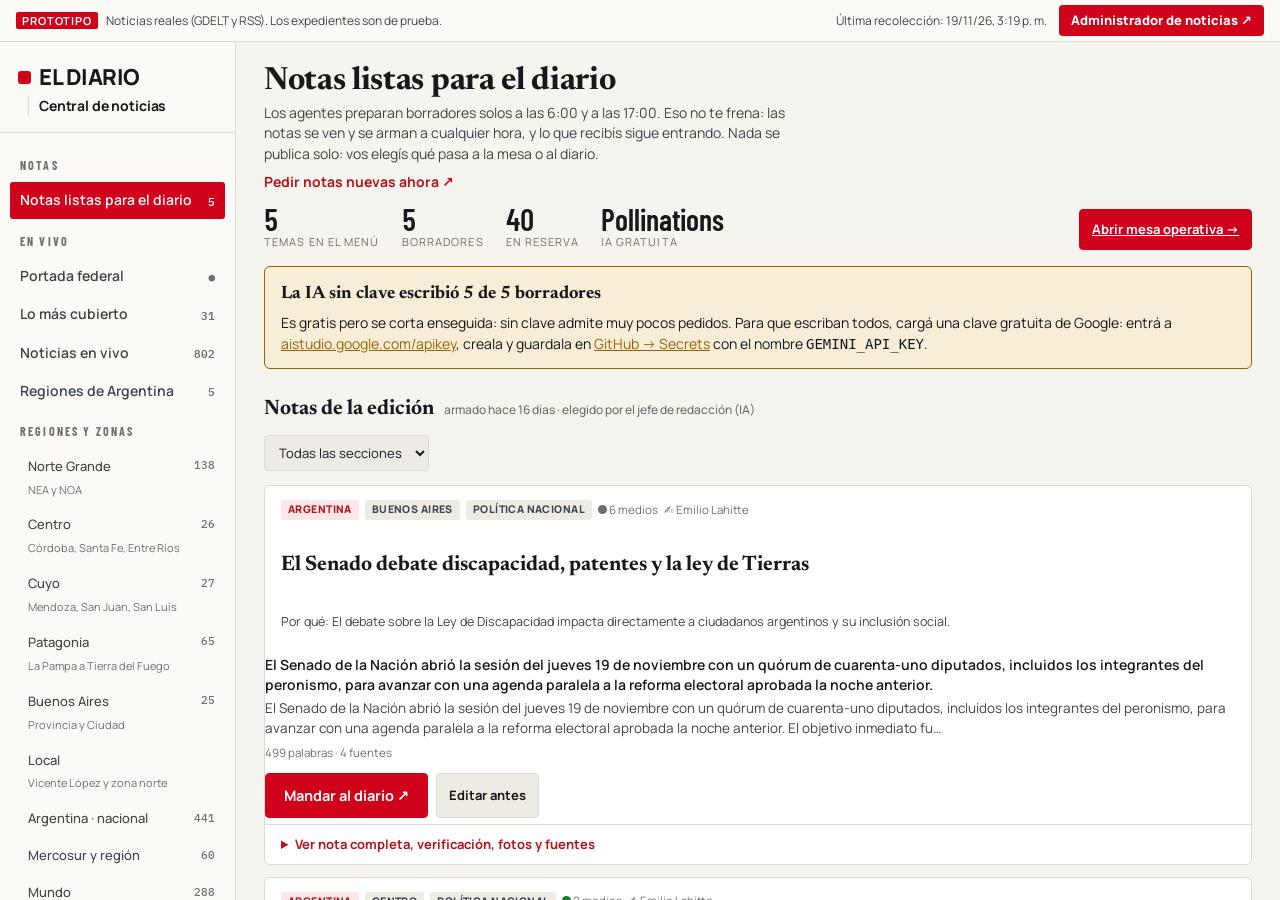
==== index.html @ 6540394e "Vigía de copias: búsqueda semanal de notas copiadas, aviso por Telegram y página en la Central Co-Au" ====
<!doctype html>
<html lang="es">
<head>
<meta charset="utf-8">
<meta name="viewport" content="width=device-width, initial-scale=1, viewport-fit=cover">
<meta name="robots" content="noindex, nofollow">
<style>body{margin:0}
/* menú: regiones y notas listas */
.nav a.sub { padding-left: 18px; font-weight: 500; font-size: 13px; flex-wrap: wrap; }
.nav a.sub small { flex-basis: 100%; order: 3; font-size: 11px; color: var(--tinta-3); font-weight: 400; margin-top: -2px; }
.nav a.sub.activo { color: var(--rojo-tinta); }
.nav a.destacado { background: var(--rojo); color: #fff; }
.nav a.destacado span.cuenta { color: #fff; }
.nav a.destacado[aria-current="page"] { background: var(--rojo); color: #fff; box-shadow: none; }
.btn-instalar { margin-top: 10px; width: 100%; border: 1px solid var(--rojo); background: transparent; color: var(--rojo-tinta); border-radius: 4px; padding: 7px 10px; font-weight: 700; font-size: 12.5px; }
/* tarjeta de nota: se ve sin abrir nada */
.age-vistazo { display: flex; gap: 14px; margin: 10px 0 4px; align-items: flex-start; }
.age-vistazo > div { flex: 1; min-width: 0; }
.age-vistazo img { flex: 0 0 132px; width: 132px; height: 92px; object-fit: cover; border-radius: 4px; background: var(--hundido); }
.age-vistazo .baj { font-weight: 600; color: var(--tinta); margin: 0 0 4px; font-size: 14px; }
.age-vistazo .ini { color: var(--tinta-2); font-size: 13.5px; margin: 0 0 4px; line-height: 1.45; }
.age-vistazo small { color: var(--tinta-3); font-size: 11.5px; }
.age-acc.rapida { margin: 10px 0 6px; }
.btn.grande { font-size: 14.5px; padding: 11px 18px; }
@media (max-width: 600px) { .age-vistazo { flex-direction: column; } .age-vistazo img { width: 100%; height: 170px; } .nav a.sub small { display: none; } }

.hero-mapa .hero-enc { position: absolute; z-index: 2; right: 12px; top: 8px; }
.hero-mapa svg.mundo { max-height: 440px; }
.hero-mapa svg .pa { fill: var(--tierra); opacity: .95; stroke: var(--borde-mapa); stroke-width: .3; }
.hero-mapa svg.mundo .ar { stroke-width: .6; }
</style>
<style id="ajustes-telefono">@media(max-width:760px){aside.lateral{position:static!important;height:auto!important;max-height:none!important}}@media(max-width:560px){#nav{flex-wrap:wrap;overflow:visible;gap:6px}#nav h3{display:none}#nav a{flex:1 1 auto;justify-content:center;white-space:nowrap}}</style>
<link rel="manifest" href="/manifest.webmanifest"><link rel="icon" href="/iconos/icon-192.png"><link rel="apple-touch-icon" href="/iconos/apple-touch-icon.png"><meta name="apple-mobile-web-app-capable" content="yes"><meta name="mobile-web-app-capable" content="yes"><meta name="apple-mobile-web-app-title" content="Central"><script>if("serviceWorker" in navigator)addEventListener("load",function(){navigator.serviceWorker.register("/sw.js").catch(function(){})})</script></head>
<body>
<title>Central de noticias · EL DIARIO</title>
<meta name="claude:viewport-fit-sides" content="cover">
<link rel="preconnect" href="https://fonts.googleapis.com">
<link rel="preconnect" href="https://fonts.gstatic.com" crossorigin>
<link rel="stylesheet" href="https://fonts.googleapis.com/css2?family=Newsreader:opsz,wght@6..72,500;6..72,700&family=Manrope:wght@400;500;600;700;800&family=IBM+Plex+Mono:wght@400;500&family=Barlow+Condensed:wght@500;600;700&display=swap">
<style>
/* Layout: mesa de redacción en tres columnas — módulos a la izquierda, trabajo al centro, expediente a la derecha; en celular, una sola columna */
/* Apariencia clara, de papel, con el rojo y el logo de EL DIARIO */
:root {
  --papel: #F6F4EF; --superficie: #FFFFFF; --hundido: #EEEBE4; --tinta: #16181D; --tinta-2: #3F434A; --tinta-3: #6A6E75;
  --linea: #DEDAD2; --rojo: #D0021B; --rojo-suave: #FBE6E8; --rojo-tinta: #B5121B; --brillo: transparent;
  --v0: #6A6E75; --v1: #9A6200; --v2: #0E7A6B; --v3: #1F7A3D; --v0-f: #EEEBE4; --v1-f: #F8EDD6; --v2-f: #DCF1EC; --v3-f: #E1F1E5;
  --estatal: #6B3FA0; --estatal-f: #EFE7F8;
  --tierra: #D9D3C7; --mar: #EEF2F5; --borde-mapa: #FFFFFF;
  --barra: #FBFAF7; --hover: #EEEBE4; --mapa-fondo: #ECEFF2;
  --display: "Newsreader", Georgia, "Times New Roman", serif;
  --ui: "Manrope", system-ui, -apple-system, "Segoe UI", sans-serif;
  --cond: "Barlow Condensed", "Arial Narrow", "Roboto Condensed", sans-serif;
  --mono: "IBM Plex Mono", ui-monospace, "SFMono-Regular", Menlo, monospace;
  color-scheme: light;
}
[hidden] { display: none !important; }
html, body { height: 100%; }
body { background: var(--papel); color: var(--tinta); font-family: var(--ui); font-size: 14px; line-height: 1.45; }
* { box-sizing: border-box; }
button, input, select { font: inherit; color: inherit; }
button { cursor: pointer; }
:focus-visible { outline: 2px solid var(--rojo); outline-offset: 2px; }
h1, h2, h3 { margin: 0; text-wrap: balance; }
p { margin: 0; }
.mono { font-family: var(--mono); font-size: 12px; }
.num { font-variant-numeric: tabular-nums; }

.app { display: grid; grid-template-rows: auto 1fr; height: 100%; }
.aviso { display: flex; flex-wrap: wrap; gap: 4px 16px; justify-content: space-between; align-items: center; background: var(--tinta); color: var(--papel);
  padding-block: 7px; padding-left: max(16px, env(safe-area-inset-left, 0px)); padding-right: max(16px, env(safe-area-inset-right, 0px)); font-size: 12px; }
.aviso b { color: var(--rojo); background: var(--papel); padding: 1px 6px; margin-right: 8px; font-size: 11px; letter-spacing: .08em; }
.cuerpo { display: grid; grid-template-columns: 236px minmax(0, 1fr) 380px; min-height: 0; }

/* Columna de módulos */
.lateral { border-right: 1px solid var(--linea); background: var(--superficie); display: flex; flex-direction: column; min-height: 0; overflow-y: auto; }
.marca { padding: 20px 18px 16px; border-bottom: 1px solid var(--linea); }
.marca .nombre { font-family: var(--display); font-weight: 700; font-size: 25px; letter-spacing: -.01em; display: flex; align-items: center; gap: 8px; }
.marca .nombre::before { content: ""; width: 10px; height: 10px; background: var(--rojo); }
.marca small { display: block; color: var(--tinta-2); font-size: 12px; margin-top: 2px; }
.nav { padding: 12px 10px; display: flex; flex-direction: column; gap: 2px; }
.nav h3 { font-size: 10.5px; letter-spacing: .12em; text-transform: uppercase; color: var(--tinta-3); padding: 12px 10px 6px; font-weight: 700; }
.nav a { display: flex; justify-content: space-between; align-items: center; gap: 8px; padding: 8px 10px; border-radius: 4px; color: var(--tinta-2); text-decoration: none; font-weight: 600; }
.nav a:hover { background: var(--hundido); color: var(--tinta); }
.nav a[aria-current="page"] { background: var(--rojo-suave); color: var(--rojo-tinta); box-shadow: inset 3px 0 0 var(--rojo); }
.nav a span.cuenta { font-family: var(--mono); font-size: 11px; color: var(--tinta-3); }
.resumen-lat { margin-top: auto; padding: 14px 18px 18px; border-top: 1px solid var(--linea); display: grid; gap: 6px; font-size: 12px; color: var(--tinta-2); }
.resumen-lat div { display: flex; justify-content: space-between; }
.resumen-lat b { color: var(--tinta); font-variant-numeric: tabular-nums; }

/* Centro */
.centro { min-width: 0; min-height: 0; overflow-y: auto; }
.vista { padding-block: 22px 40px; padding-left: max(16px, env(safe-area-inset-left, 0px)); padding-right: max(16px, env(safe-area-inset-right, 0px)); max-width: 1100px; }
@media (min-width: 761px) { .vista { padding-left: 28px; padding-right: 28px; } }
.cabeza { display: flex; flex-wrap: wrap; justify-content: space-between; align-items: end; gap: 12px; margin-bottom: 16px; }
.cabeza h2 { font-family: var(--display); font-size: 30px; font-weight: 700; letter-spacing: -.01em; line-height: 1.1; }
.cabeza p { color: var(--tinta-2); max-width: 62ch; margin-top: 4px; }
.filtros { display: flex; flex-wrap: wrap; gap: 8px; margin-bottom: 14px; }
.filtros select, .filtros input { background: var(--superficie); border: 1px solid var(--linea); border-radius: 4px; padding: 7px 10px; font-size: 13px; min-width: 0; }
.filtros input { flex: 1 1 200px; }
.chips { display: flex; flex-wrap: wrap; gap: 6px; margin-bottom: 14px; }
.chip { border: 1px solid var(--linea); background: var(--superficie); border-radius: 999px; padding: 4px 11px; font-size: 12px; font-weight: 600; color: var(--tinta-2); }
.chip[aria-pressed="true"] { background: var(--tinta); color: var(--papel); border-color: var(--tinta); }

/* Escala de verificación */
.escala { display: grid; grid-template-columns: repeat(4, minmax(0, 1fr)); gap: 1px; background: var(--linea); border: 1px solid var(--linea); border-radius: 6px; overflow: hidden; margin-bottom: 18px; }
.escala div { background: var(--superficie); padding: 10px 12px; }
.escala b { display: flex; align-items: center; gap: 7px; font-size: 12.5px; }
.escala small { color: var(--tinta-2); font-size: 11.5px; }
.punto { width: 9px; height: 9px; border-radius: 50%; flex: none; }
.p0 { background: var(--v0); } .p1 { background: var(--v1); } .p2 { background: var(--v2); } .p3 { background: var(--v3); }

/* Lista de expedientes */
.lista { display: grid; gap: 8px; }
.exp { display: grid; grid-template-columns: 4px minmax(0, 1fr) auto; gap: 0 14px; background: var(--superficie); border: 1px solid var(--linea); border-radius: 6px; padding: 14px 16px 14px 0; text-align: left; width: 100%; }
.exp:hover { border-color: var(--tinta-3); }
.exp[aria-current="true"] { border-color: var(--rojo); box-shadow: 0 0 0 1px var(--rojo); }
.exp .franja { border-radius: 0 3px 3px 0; }
.exp .meta { display: flex; flex-wrap: wrap; gap: 4px 10px; align-items: center; font-size: 11.5px; color: var(--tinta-3); margin-bottom: 4px; }
.exp h3 { font-family: var(--display); font-size: 18px; font-weight: 600; line-height: 1.25; }
.exp .pie { display: flex; flex-wrap: wrap; gap: 4px 12px; font-size: 12px; color: var(--tinta-2); margin-top: 6px; }
.exp .pie .alerta { color: var(--rojo-tinta); font-weight: 700; }
.estado { font-size: 10.5px; font-weight: 800; letter-spacing: .06em; text-transform: uppercase; padding: 3px 8px; border-radius: 3px; white-space: nowrap; align-self: start; background: var(--hundido); color: var(--tinta-2); }
.estado.e-senal { background: var(--v0-f); color: var(--tinta-2); }
.estado.e-inv { background: var(--v1-f); color: var(--v1); }
.estado.e-ver { background: var(--v2-f); color: var(--v2); }
.estado.e-listo { background: var(--v3-f); color: var(--v3); }
.estado.e-red { background: var(--rojo-suave); color: var(--rojo-tinta); }
.ej { font-family: var(--mono); font-size: 10px; border: 1px dashed var(--tinta-3); color: var(--tinta-3); padding: 0 5px; border-radius: 3px; }
.vacio { padding: 28px; text-align: center; color: var(--tinta-2); border: 1px dashed var(--linea); border-radius: 6px; }

/* Inspector */
.inspector { border-left: 1px solid var(--linea); background: var(--superficie); min-height: 0; overflow-y: auto; display: flex; flex-direction: column; }
.insp-cab { padding: 20px 20px 16px; border-bottom: 1px solid var(--linea); }
.insp-cab .meta { display: flex; flex-wrap: wrap; gap: 6px 10px; align-items: center; margin-bottom: 8px; color: var(--tinta-3); font-size: 11.5px; }
.insp-cab h2 { font-family: var(--display); font-size: 23px; line-height: 1.18; font-weight: 700; }
.nivel { margin-top: 14px; display: grid; gap: 6px; }
.nivel .barras { display: grid; grid-template-columns: repeat(4, 1fr); gap: 3px; }
.nivel .barras i { height: 5px; border-radius: 2px; background: var(--hundido); }
.nivel small { color: var(--tinta-2); font-size: 12px; }
.insp-sec { padding: 16px 20px; border-bottom: 1px solid var(--linea); display: grid; gap: 10px; }
.insp-sec h4 { margin: 0; font-size: 10.5px; letter-spacing: .12em; text-transform: uppercase; color: var(--tinta-3); }
.crono { list-style: none; margin: 0; padding: 0; display: grid; gap: 10px; }
.crono li { border-left: 2px solid var(--linea); padding-left: 12px; }
.crono time { font-family: var(--mono); font-size: 11px; color: var(--tinta-3); }
.crono p { font-size: 13.5px; }
.crono small { color: var(--tinta-2); font-size: 12px; }
.tag { display: inline-flex; align-items: center; gap: 5px; border: 1px solid var(--linea); border-radius: 3px; padding: 2px 7px; font-size: 12px; background: var(--papel); }
.tag.t-oficial { border-color: var(--v3); color: var(--v3); background: var(--v3-f); }
.tag.t-estatal { border-color: var(--estatal); color: var(--estatal); background: var(--estatal-f); }
.tags { display: flex; flex-wrap: wrap; gap: 6px; }
.evid { list-style: none; margin: 0; padding: 0; display: grid; gap: 8px; }
.evid li { display: grid; grid-template-columns: 18px minmax(0, 1fr); gap: 6px; font-size: 13px; }
.evid .ok { color: var(--v3); font-weight: 800; } .evid .pend { color: var(--v1); font-weight: 800; }
.evid small { display: block; color: var(--tinta-3); font-size: 11px; text-transform: uppercase; letter-spacing: .06em; }
.contra { background: var(--rojo-suave); color: var(--rojo-tinta); border-radius: 4px; padding: 10px 12px; font-size: 13px; }
.acciones { padding: 16px 20px 22px; display: grid; gap: 8px; margin-top: auto; }
.btn { border: 1px solid var(--linea); background: var(--superficie); border-radius: 4px; padding: 10px 12px; font-weight: 700; font-size: 13px; text-align: center; }
.btn:hover { border-color: var(--tinta-3); }
.btn.primario { background: var(--rojo); border-color: var(--rojo); color: #fff; }
.btn.primario:hover { filter: brightness(1.06); }
.btn:disabled { opacity: .45; cursor: default; }
.nota-accion { font-size: 12px; color: var(--tinta-2); min-height: 1.4em; }

/* Radar político */
.radar { display: grid; grid-template-columns: minmax(0, 1.5fr) minmax(0, 1fr); gap: 18px; align-items: start; }
.mapa-caja { background: var(--superficie); border: 1px solid var(--linea); border-radius: 6px; padding: 12px; }
.mapa-caja svg { width: 100%; height: auto; display: block; }
.mapa-caja .esfera { fill: var(--mar); stroke: var(--borde-mapa); stroke-width: .8; }
.mapa-caja .tierra { fill: var(--tierra); stroke: var(--superficie); stroke-width: .4; }
.mapa-caja .ev { cursor: pointer; }
.mapa-caja .ev circle.n { stroke: var(--superficie); stroke-width: 1.5; }
.mapa-caja .ev circle.halo { fill: none; stroke-width: 1.5; opacity: .55; }
.mapa-caja .ev text { font-family: var(--ui); font-size: 11px; font-weight: 700; fill: var(--tinta); paint-order: stroke; stroke: var(--superficie); stroke-width: 3px; }
.leyenda { display: flex; flex-wrap: wrap; gap: 6px 16px; font-size: 12px; color: var(--tinta-2); margin-top: 10px; }
.leyenda span { display: inline-flex; align-items: center; gap: 6px; }
.arbol { background: var(--superficie); border: 1px solid var(--linea); border-radius: 6px; padding: 8px; }
.arbol .raiz { padding: 10px 10px 12px; border-bottom: 1px solid var(--linea); margin-bottom: 6px; }
.arbol .raiz b { font-family: var(--display); font-size: 17px; }
.arbol .raiz small { display: block; color: var(--tinta-2); font-size: 12px; }
.rama { border-radius: 4px; }
.rama > button { width: 100%; display: grid; grid-template-columns: 16px minmax(0, 1fr) auto; gap: 8px; align-items: center; text-align: left; background: none; border: none; padding: 8px 10px; border-radius: 4px; font-weight: 700; }
.rama > button:hover { background: var(--hundido); }
.rama > button .flecha { transition: transform .15s; color: var(--tinta-3); font-size: 11px; }
.rama.abierta > button .flecha { transform: rotate(90deg); }
.rama .sub { padding: 0 10px 10px 34px; display: grid; gap: 6px; }
.rama .sub ul { margin: 0; padding: 0; list-style: none; display: flex; flex-wrap: wrap; gap: 5px; }
.rama .sub li { font-size: 12px; border: 1px solid var(--linea); border-radius: 3px; padding: 2px 7px; color: var(--tinta-2); }
.rama .sub .ir { justify-self: start; background: none; border: none; padding: 0; color: var(--rojo-tinta); font-weight: 700; font-size: 12.5px; }
.rama .sub small { color: var(--tinta-3); font-size: 11.5px; }

/* Fuentes */
.resumen-fuentes { display: grid; grid-template-columns: repeat(auto-fit, minmax(150px, 1fr)); gap: 8px; margin-bottom: 16px; }
.resumen-fuentes div { background: var(--superficie); border: 1px solid var(--linea); border-radius: 6px; padding: 10px 12px; }
.resumen-fuentes b { font-family: var(--display); font-size: 24px; display: block; font-variant-numeric: tabular-nums; }
.resumen-fuentes small { color: var(--tinta-2); font-size: 12px; }
.tabla-caja { overflow-x: auto; border: 1px solid var(--linea); border-radius: 6px; background: var(--superficie); }
table { border-collapse: collapse; width: 100%; min-width: 760px; font-size: 13px; }
th { text-align: left; font-size: 10.5px; letter-spacing: .1em; text-transform: uppercase; color: var(--tinta-3); font-weight: 700; padding: 10px 12px; border-bottom: 1px solid var(--linea); position: sticky; top: 0; background: var(--superficie); }
td { padding: 9px 12px; border-bottom: 1px solid var(--linea); vertical-align: top; }
tr:last-child td { border-bottom: none; }
td a { color: var(--tinta); text-decoration-color: var(--tinta-3); text-underline-offset: 2px; }
td .sub { display: block; color: var(--tinta-3); font-size: 11.5px; }
.acc { display: inline-block; font-size: 11px; font-weight: 800; padding: 2px 7px; border-radius: 3px; white-space: nowrap; }
.acc.abierto { background: var(--v3-f); color: var(--v3); }
.acc.republicable { background: var(--v2-f); color: var(--v2); }
.acc.limitado { background: var(--v1-f); color: var(--v1); }
.acc.contrato { background: var(--hundido); color: var(--tinta-2); }
.acc.confirmar { background: transparent; color: var(--tinta-2); border: 1px dashed var(--tinta-3); }
.acc.cerrada { background: transparent; color: var(--tinta-3); text-decoration: line-through; }
.tipo-estatal { color: var(--estatal); font-weight: 700; }
.nota-tabla { color: var(--tinta-2); font-size: 12px; margin-top: 10px; max-width: 80ch; }

/* Cronología */
.linea-tiempo { list-style: none; margin: 0; padding: 0; display: grid; }
.linea-tiempo li { display: grid; grid-template-columns: 112px minmax(0, 1fr); gap: 14px; padding: 12px 0; border-bottom: 1px solid var(--linea); }
.linea-tiempo time { font-family: var(--mono); font-size: 12px; color: var(--tinta-2); padding-top: 2px; }
.linea-tiempo p { font-size: 14px; }
.linea-tiempo button { background: none; border: none; padding: 0; color: var(--rojo-tinta); font-weight: 700; font-size: 12.5px; text-align: left; }
.linea-tiempo small { color: var(--tinta-3); font-size: 12px; }

/* Flujo */
.flujo { list-style: none; margin: 0; padding: 0; display: grid; gap: 0; counter-reset: paso; }
.flujo li { display: grid; grid-template-columns: 34px minmax(0, 1fr) auto; gap: 12px; align-items: start; padding: 12px 0; border-bottom: 1px solid var(--linea); position: relative; }
.flujo li::before { counter-increment: paso; content: counter(paso); font-family: var(--mono); font-size: 12px; width: 28px; height: 28px; border-radius: 50%; border: 1px solid var(--linea); display: grid; place-items: center; color: var(--tinta-2); background: var(--superficie); }
.flujo li.humano::before { background: var(--rojo); border-color: var(--rojo); color: #fff; }
.flujo b { display: block; font-size: 14px; }
.flujo p { color: var(--tinta-2); font-size: 13px; }
.flujo .skill { font-family: var(--mono); font-size: 11.5px; color: var(--tinta-2); }
.prev { font-size: 10.5px; font-weight: 800; letter-spacing: .06em; text-transform: uppercase; padding: 3px 8px; border-radius: 3px; border: 1px dashed var(--tinta-3); color: var(--tinta-3); white-space: nowrap; }
.prev.si { border: none; background: var(--v3-f); color: var(--v3); }
.prev.hum { border: none; background: var(--rojo-suave); color: var(--rojo-tinta); }
.principio { margin-top: 18px; background: var(--superficie); border: 1px solid var(--linea); border-left: 3px solid var(--rojo); border-radius: 0 6px 6px 0; padding: 14px 16px; font-family: var(--display); font-size: 18px; line-height: 1.35; max-width: 70ch; }

.toast { position: fixed; left: 50%; bottom: calc(18px + env(safe-area-inset-bottom, 0px)); transform: translateX(-50%); background: var(--tinta); color: var(--papel); padding: 10px 16px; border-radius: 4px; font-size: 13px; font-weight: 600; z-index: 30; max-width: calc(100% - 32px); }

/* Celular y tableta */
@media (max-width: 1180px) { .cuerpo { grid-template-columns: 210px minmax(0, 1fr) 330px; } .radar { grid-template-columns: 1fr; } }
@media (max-width: 960px) {
  html, body { height: auto; }
  .app { display: block; height: auto; }
  .cuerpo { display: block; }
  .lateral { border-right: none; border-bottom: 1px solid var(--linea); position: sticky; top: env(safe-area-inset-top, 0px); z-index: 5; }
  body::before { content: ""; position: fixed; inset: 0 0 auto; height: env(safe-area-inset-top, 0px); z-index: 10; background: var(--superficie); }
  .marca { padding: 12px 16px 6px; border-bottom: none; padding-left: max(16px, env(safe-area-inset-left, 0px)); padding-right: max(16px, env(safe-area-inset-right, 0px)); }
  .marca .nombre { font-size: 20px; }
  .nav { flex-direction: row; overflow-x: auto; padding: 4px 12px 10px; gap: 4px; scrollbar-width: none; padding-left: max(12px, env(safe-area-inset-left, 0px)); padding-right: max(12px, env(safe-area-inset-right, 0px)); }
  .nav h3, .resumen-lat { display: none; }
  .nav a { white-space: nowrap; padding: 7px 11px; border: 1px solid var(--linea); }
  .nav a[aria-current="page"] { box-shadow: none; border-color: var(--rojo); }
  .centro, .inspector { overflow: visible; }
  .inspector { border-left: none; border-top: 1px solid var(--linea); }
  .insp-cab, .insp-sec, .acciones { padding-left: max(16px, env(safe-area-inset-left, 0px)); padding-right: max(16px, env(safe-area-inset-right, 0px)); }
}
@media (max-width: 560px) {
  .escala { grid-template-columns: 1fr 1fr; }
  .cabeza h2 { font-size: 25px; }
  .exp { grid-template-columns: 4px minmax(0, 1fr); }
  .exp .estado { grid-column: 2; justify-self: start; margin-top: 8px; }
  .linea-tiempo li { grid-template-columns: 1fr; gap: 2px; }
  .flujo li { grid-template-columns: 34px minmax(0, 1fr); }
  .flujo li .prev { grid-column: 2; justify-self: start; }
}
@media (prefers-reduced-motion: reduce) { * { transition: none !important; animation: none !important; } }
@keyframes latido { 0% { r: 7; opacity: .6; } 100% { r: 16; opacity: 0; } }
.ev circle.halo { animation: latido 2.4s ease-out infinite; }

/* ── Versión 2 ── */
.vivo { display: inline-flex; align-items: center; gap: 6px; font-size: 11px; font-weight: 800; letter-spacing: .08em; text-transform: uppercase; color: var(--v3); }
.vivo::before { content: ""; width: 8px; height: 8px; border-radius: 50%; background: var(--v3); box-shadow: 0 0 0 0 var(--v3); animation: pulso 2s infinite; }
.vivo.off { color: var(--tinta-3); } .vivo.off::before { background: var(--tinta-3); animation: none; }
@keyframes pulso { 0% { box-shadow: 0 0 0 0 color-mix(in srgb, var(--v3) 60%, transparent); } 100% { box-shadow: 0 0 0 8px transparent; } }
.kpis { display: grid; grid-template-columns: repeat(auto-fit, minmax(150px, 1fr)); gap: 1px; background: var(--linea); border: 1px solid var(--linea); border-radius: 6px; overflow: hidden; margin-bottom: 16px; }
.kpis div { background: var(--superficie); padding: 12px 14px; display: grid; gap: 2px; }
.kpis b { font-family: var(--display); font-size: 28px; line-height: 1; font-variant-numeric: tabular-nums; }
.kpis small { color: var(--tinta-2); font-size: 12px; }
.kpis .barra-estados { display: flex; height: 8px; border-radius: 2px; overflow: hidden; margin-top: 6px; gap: 2px; }
.kpis .barra-estados i { display: block; height: 100%; }
.titulares { display: grid; gap: 0; background: var(--superficie); border: 1px solid var(--linea); border-radius: 6px; }
.titular { display: grid; grid-template-columns: 74px minmax(0, 1fr); gap: 12px; padding: 12px 16px; border-bottom: 1px solid var(--linea); }
.titular:last-child { border-bottom: none; }
.titular time { font-family: var(--mono); font-size: 11.5px; color: var(--tinta-3); padding-top: 3px; line-height: 1.3; }
.titular a { color: var(--tinta); text-decoration: none; font-family: var(--display); font-size: 17px; font-weight: 600; line-height: 1.28; }
.titular a:hover { text-decoration: underline; text-decoration-color: var(--rojo); text-underline-offset: 3px; }
.titular .pie { display: flex; flex-wrap: wrap; gap: 4px 10px; margin-top: 5px; font-size: 12px; color: var(--tinta-2); align-items: center; }
.titular .medio { font-weight: 700; color: var(--tinta); }
.pill { font-size: 10.5px; font-weight: 800; letter-spacing: .04em; padding: 2px 7px; border-radius: 3px; background: var(--hundido); color: var(--tinta-2); text-transform: uppercase; }
.pill.reg { background: var(--rojo-suave); color: var(--rojo-tinta); }
.pill.est { background: var(--estatal-f); color: var(--estatal); }
.titular a.llevar { margin-left: auto; color: var(--rojo-tinta); font-family: var(--ui); font-weight: 700; font-size: 12px; line-height: 1.4; text-decoration: none; white-space: nowrap; }
.titular a.llevar:hover { text-decoration: underline; }
.mas { margin-top: 10px; }
.vacio-vivo { padding: 28px 22px; border: 1px dashed var(--linea); border-radius: 6px; background: var(--superficie); display: grid; gap: 8px; max-width: 70ch; }
.vacio-vivo b { font-family: var(--display); font-size: 20px; }
.vacio-vivo p { color: var(--tinta-2); }

/* Regiones */
.regiones { display: grid; grid-template-columns: minmax(220px, 300px) minmax(0, 1fr); gap: 18px; align-items: start; }
.mapa-ar { background: var(--superficie); border: 1px solid var(--linea); border-radius: 6px; padding: 14px; position: sticky; top: 12px; }
.mapa-ar svg { width: 100%; height: auto; display: block; max-height: 62vh; }
.mapa-ar .ar { fill: var(--tierra); stroke: var(--borde-mapa); stroke-width: .25; }
.mapa-ar .burbuja { cursor: pointer; }
.mapa-ar .burbuja circle { fill: var(--rojo); fill-opacity: .82; stroke: var(--superficie); stroke-width: .5; }
.mapa-ar .burbuja.sel circle { fill: var(--tinta); fill-opacity: 1; }
.mapa-ar .burbuja text { font-family: var(--ui); font-size: 3px; font-weight: 800; fill: var(--tinta); paint-order: stroke; stroke: var(--superficie); stroke-width: .9px; }
.mapa-ar small { display: block; color: var(--tinta-3); font-size: 11.5px; margin-top: 8px; }
.tarjetas-reg { display: grid; grid-template-columns: repeat(auto-fill, minmax(280px, 1fr)); gap: 12px; }
.reg { background: var(--superficie); border: 1px solid var(--linea); border-radius: 6px; padding: 14px 16px; display: grid; gap: 10px; align-content: start; }
.reg.sel { border-color: var(--rojo); box-shadow: 0 0 0 1px var(--rojo); }
.reg header { display: flex; justify-content: space-between; align-items: start; gap: 10px; }
.reg h3 { font-family: var(--display); font-size: 21px; }
.reg header small { color: var(--tinta-2); font-size: 12px; display: block; }
.reg .cifra { text-align: right; }
.reg .cifra b { font-family: var(--display); font-size: 26px; line-height: 1; font-variant-numeric: tabular-nums; }
.reg .cifra small { font-size: 11px; color: var(--tinta-3); }
.reg ol { margin: 0; padding: 0; list-style: none; display: grid; gap: 8px; }
.reg li a { color: var(--tinta); text-decoration: none; font-size: 13.5px; line-height: 1.35; font-weight: 600; }
.reg li a:hover { color: var(--rojo-tinta); }
.reg li small { display: block; color: var(--tinta-3); font-size: 11.5px; }
.spark { width: 100%; height: 44px; display: block; }
.spark .area { fill: color-mix(in srgb, var(--rojo) 14%, transparent); }
.spark .linea { fill: none; stroke: var(--rojo); stroke-width: 1.6; vector-effect: non-scaling-stroke; }
.spark .fin { fill: var(--rojo); }
.spark .base { stroke: var(--linea); stroke-width: 1; vector-effect: non-scaling-stroke; }
.spark-pie { display: flex; justify-content: space-between; font-size: 11px; color: var(--tinta-3); font-family: var(--mono); }

/* Mapa interactivo */
.mapa-full { background: var(--superficie); border: 1px solid var(--linea); border-radius: 6px; overflow: hidden; }
.mapa-barra { display: flex; flex-wrap: wrap; gap: 8px 14px; justify-content: space-between; align-items: center; padding: 10px 12px; border-bottom: 1px solid var(--linea); }
.seg { display: inline-flex; border: 1px solid var(--linea); border-radius: 4px; overflow: hidden; }
.seg button { border: none; background: var(--superficie); padding: 6px 11px; font-size: 12.5px; font-weight: 700; color: var(--tinta-2); }
.seg button + button { border-left: 1px solid var(--linea); }
.seg button[aria-pressed="true"] { background: var(--tinta); color: var(--papel); }
.capas { display: flex; flex-wrap: wrap; gap: 6px 14px; font-size: 12.5px; color: var(--tinta-2); }
.capas label { display: inline-flex; align-items: center; gap: 6px; cursor: pointer; }
.lienzo { position: relative; touch-action: none; cursor: grab; background: var(--mar); }
.lienzo.arrastrando { cursor: grabbing; }
.lienzo svg { display: block; width: 100%; height: auto; aspect-ratio: 1000 / 520; }
.lienzo .esfera { fill: var(--mar); stroke: var(--borde-mapa); }
.lienzo .grilla { fill: none; stroke: var(--borde-mapa); stroke-opacity: .45; }
.lienzo .pais { fill: var(--tierra); stroke: var(--superficie); }
.lienzo .pais.merc { fill: color-mix(in srgb, var(--tierra) 75%, var(--rojo) 25%); }
.lienzo .pais.ar { fill: color-mix(in srgb, var(--tierra) 50%, var(--rojo) 50%); }
.lienzo .pais:hover { fill: color-mix(in srgb, var(--tierra) 60%, var(--tinta) 40%); }
.lienzo .ag circle { fill: var(--tinta-2); stroke: var(--superficie); }
.lienzo .ag.estatal circle { fill: var(--estatal); }
.lienzo .ag.gratis circle { fill: var(--v3); }
.lienzo .ex circle.n { stroke: var(--superficie); }
.lienzo .ex, .lienzo .ag { cursor: pointer; }
.zoom { position: absolute; right: 10px; top: 10px; display: grid; gap: 4px; }
.zoom button { width: 32px; height: 32px; border: 1px solid var(--linea); background: var(--superficie); border-radius: 4px; font-weight: 800; font-size: 16px; line-height: 1; }
.globo { position: absolute; pointer-events: none; background: var(--tinta); color: var(--papel); padding: 6px 9px; border-radius: 4px; font-size: 12px; max-width: 240px; z-index: 3; }
.globo b { display: block; font-size: 12.5px; }
.mapa-pie { display: flex; flex-wrap: wrap; gap: 6px 16px; padding: 10px 12px; border-top: 1px solid var(--linea); font-size: 12px; color: var(--tinta-2); }
.mapa-pie span { display: inline-flex; align-items: center; gap: 6px; }
.pt-ag { width: 9px; height: 9px; border-radius: 50%; background: var(--tinta-2); display: inline-block; }
.pt-ag.est { background: var(--estatal); } .pt-ag.gr { background: var(--v3); }

/* Ramas en grilla */
.ramas-grilla { display: grid; grid-template-columns: repeat(auto-fill, minmax(240px, 1fr)); gap: 10px; }
.ramas-grilla .rama { background: var(--superficie); border: 1px solid var(--linea); border-radius: 6px; padding: 12px 14px; display: grid; gap: 8px; align-content: start; }
.ramas-grilla h3 { font-family: var(--display); font-size: 19px; display: flex; justify-content: space-between; align-items: baseline; gap: 8px; }
.ramas-grilla h3 span { font-family: var(--mono); font-size: 12px; color: var(--tinta-3); }
.ramas-grilla small { color: var(--tinta-2); font-size: 12px; }
.ramas-grilla ul { margin: 0; padding: 0; list-style: none; display: flex; flex-wrap: wrap; gap: 5px; }
.ramas-grilla li { font-size: 12px; border: 1px solid var(--linea); border-radius: 3px; padding: 2px 7px; color: var(--tinta-2); }
.ramas-grilla .ir { justify-self: start; background: none; border: none; padding: 0; color: var(--rojo-tinta); font-weight: 700; font-size: 12.5px; }

/* Expedientes v2 */
.exp { grid-template-columns: 4px minmax(0, 1fr) 150px; }
.exp .lado { display: grid; gap: 6px; justify-items: end; align-content: start; }
.exp .lado .spark { height: 30px; width: 120px; }
.prio { font-size: 10.5px; font-weight: 800; text-transform: uppercase; letter-spacing: .03em; white-space: nowrap; }
.prio.alta { color: var(--rojo-tinta); } .prio.media { color: var(--v1); } .prio.baja { color: var(--tinta-3); }
.ficha { display: grid; grid-template-columns: auto minmax(0, 1fr); gap: 6px 14px; margin: 0; font-size: 13px; }
.ficha dt { color: var(--tinta-3); font-size: 12px; }
.ficha dd { margin: 0; }
.proximo { background: var(--hundido); border-radius: 4px; padding: 10px 12px; font-size: 13px; }
.proximo b { display: block; font-size: 10.5px; letter-spacing: .1em; text-transform: uppercase; color: var(--tinta-3); margin-bottom: 2px; }
.grafico-insp svg { width: 100%; height: 90px; display: block; }
.grafico-insp .barra { fill: var(--rojo); opacity: .8; }
.grafico-insp .barra.ult { opacity: 1; }
.grafico-insp text { font-family: var(--mono); font-size: 9px; fill: var(--tinta-3); }
.conexion { display: grid; gap: 0; background: var(--superficie); border: 1px solid var(--linea); border-radius: 6px; margin-bottom: 18px; }
.conexion div { display: grid; grid-template-columns: 14px minmax(0, 1fr) auto; gap: 10px; align-items: center; padding: 8px 14px; border-bottom: 1px solid var(--linea); font-size: 13px; }
.conexion div:last-child { border-bottom: none; }
.conexion small { color: var(--tinta-3); font-size: 11.5px; }
.conexion .err { color: var(--tinta-3); font-size: 11.5px; grid-column: 2 / -1; }
h3.sub-titulo { font-size: 10.5px; letter-spacing: .12em; text-transform: uppercase; color: var(--tinta-3); margin: 18px 0 8px; }

@media (max-width: 960px) {
  .regiones { grid-template-columns: 1fr; }
  .mapa-ar { position: static; }
  .mapa-ar svg { max-height: 46vh; }
}
@media (max-width: 560px) {
  .exp { grid-template-columns: 4px minmax(0, 1fr); }
  .exp .lado { grid-column: 2; justify-items: start; grid-auto-flow: column; align-items: center; margin-top: 8px; }
  .titular { grid-template-columns: 1fr; gap: 2px; }
}

/* ── Versión 3: sala de control de agencia ── */
body { background: var(--papel); }
.aviso { background: var(--barra); color: var(--tinta-2); border-bottom: 1px solid var(--linea); font-family: var(--cond); font-size: 13px; letter-spacing: .04em; }
.aviso b { background: var(--rojo); color: #fff; }
.lateral { background: var(--barra); border-right-color: var(--linea); }
.marca { border-bottom-color: var(--linea); }
.marca .nombre { font-size: 23px; }
.marca .nombre::before { width: 13px; height: 13px; border-radius: 3px; background: var(--rojo); }
.marca small { font-family: var(--cond); font-size: 13px; letter-spacing: .14em; text-transform: uppercase; color: var(--rojo-tinta); }
.nav h3 { font-family: var(--cond); font-size: 12px; letter-spacing: .18em; color: var(--tinta-3); }
.nav a { color: var(--tinta-2); font-weight: 600; border-radius: 3px; }
.nav a:hover { background: var(--hundido); }
.nav a.ir-admin { color: var(--rojo-tinta); }
.nav a.ir-admin .cuenta { color: var(--rojo-tinta); }
.nav a[aria-current="page"] { background: var(--rojo-suave); color: var(--rojo-tinta); box-shadow: inset 3px 0 0 var(--rojo); }
.cabeza h2 { font-family: var(--display); font-weight: 700; font-size: 32px; letter-spacing: -.01em; line-height: 1.1; }
.exp, .titulares, .reg, .kpis div, .escala div, .mapa-full, .mapa-ar, .tabla-caja, .conexion, .ramas-grilla .rama, .resumen-fuentes div, .insp-cab, .inspector { background: var(--superficie); }
.inspector { background: var(--barra); }
.filtros select, .filtros input, .btn, .chip { background: var(--hundido); border-color: var(--linea); }
.btn.primario { box-shadow: 0 0 18px var(--brillo); }

/* Cinta de último momento */
.cinta { display: flex; align-items: stretch; border: 1px solid var(--linea); border-radius: 4px; overflow: hidden; background: var(--barra); margin-bottom: 18px; }
.cinta b { flex: none; display: flex; align-items: center; gap: 8px; padding: 0 14px; background: var(--rojo); color: #fff; font-family: var(--cond); font-size: 15px; letter-spacing: .12em; text-transform: uppercase; }
.cinta b::before { content: ""; width: 8px; height: 8px; border-radius: 50%; background: #fff; animation: titila 1.2s steps(2) infinite; }
@keyframes titila { 50% { opacity: .2; } }
.cinta .pista { overflow: hidden; flex: 1; min-width: 0; mask-image: linear-gradient(90deg, transparent, #000 4%, #000 96%, transparent); }
.cinta ul { display: flex; gap: 38px; margin: 0; padding: 10px 0 10px 24px; list-style: none; width: max-content; animation: correr 120s linear infinite; }
.cinta:hover ul { animation-play-state: paused; }
.cinta li { white-space: nowrap; font-size: 14px; }
.cinta li a { color: var(--tinta); text-decoration: none; font-weight: 600; }
.cinta li a:hover { color: var(--rojo-tinta); }
.cinta li span { font-family: var(--cond); color: var(--rojo-tinta); letter-spacing: .08em; text-transform: uppercase; margin-right: 8px; font-size: 13px; }
@keyframes correr { from { transform: translateX(0); } to { transform: translateX(-50%); } }

/* Portada */
.portada-cab { display: flex; flex-wrap: wrap; justify-content: space-between; align-items: end; gap: 10px 20px; margin-bottom: 14px; }
.portada-cab h2 { font-family: var(--cond); font-weight: 700; font-size: clamp(34px, 5vw, 56px); line-height: .92; text-transform: uppercase; letter-spacing: .005em; }
.portada-cab h2 em { font-style: normal; color: var(--rojo); }
.portada-cab p { color: var(--tinta-2); font-size: 13px; margin-top: 6px; }
.cifras { display: flex; flex-wrap: wrap; gap: 4px 22px; }
.cifras div { display: grid; }
.cifras b { font-family: var(--cond); font-size: 30px; font-weight: 600; line-height: 1; font-variant-numeric: tabular-nums; }
.cifras small { font-size: 11px; color: var(--tinta-3); text-transform: uppercase; letter-spacing: .1em; }
.hero { display: grid; grid-template-columns: minmax(260px, 0.9fr) minmax(0, 1.4fr); gap: 16px; margin-bottom: 16px; }
.hero-mapa { position: relative; background: radial-gradient(120% 90% at 40% 30%, var(--mapa-fondo) 0%, var(--superficie) 65%); border: 1px solid var(--linea); border-radius: 6px; padding: 16px 12px 10px; overflow: hidden; }
.hero-mapa::after { content: ""; position: absolute; inset: 0; pointer-events: none; background-image: linear-gradient(var(--linea) 1px, transparent 1px), linear-gradient(90deg, var(--linea) 1px, transparent 1px); background-size: 28px 28px; opacity: .25; }
.hero-mapa svg { position: relative; z-index: 1; width: 100%; height: auto; max-height: 560px; display: block; }
.hero-mapa .ar { fill: var(--tierra); stroke: var(--borde-mapa); stroke-width: .3; }
.hero-mapa .burbuja { cursor: pointer; }
.hero-mapa .burbuja .halo { fill: var(--rojo); opacity: .18; }
.hero-mapa .burbuja .n { fill: var(--rojo); stroke: var(--barra); stroke-width: .35; }
.hero-mapa .burbuja.sel .halo { opacity: .35; }
.hero-mapa .burbuja.sel .n { fill: var(--tinta); }
.hero-mapa .burbuja text { font-family: var(--cond); font-size: 3.6px; font-weight: 700; letter-spacing: .06em; text-transform: uppercase; fill: var(--tinta); paint-order: stroke; stroke: var(--papel); stroke-width: 1px; }
.hero-mapa .burbuja text tspan.c { fill: var(--rojo-tinta); }
.hero-mapa .rot { position: absolute; z-index: 2; left: 14px; top: 12px; font-family: var(--cond); font-size: 13px; letter-spacing: .16em; text-transform: uppercase; color: var(--tinta-3); }
.hero-mapa .pie-m { position: relative; z-index: 2; font-size: 11.5px; color: var(--tinta-3); margin-top: 4px; }
@media (prefers-reduced-motion: no-preference) { .hero-mapa .burbuja .halo { animation: respira 3s ease-in-out infinite; } }
@keyframes respira { 50% { opacity: .05; } }

.region-foco { background: var(--superficie); border: 1px solid var(--linea); border-radius: 6px; padding: 18px 20px; display: grid; gap: 12px; align-content: start; min-width: 0; }
.region-foco .tope { display: flex; justify-content: space-between; align-items: end; gap: 12px; }
.region-foco .tope span { font-family: var(--cond); letter-spacing: .16em; text-transform: uppercase; color: var(--rojo-tinta); font-size: 13px; }
.region-foco h3 { font-family: var(--cond); font-weight: 700; font-size: clamp(34px, 4vw, 52px); text-transform: uppercase; line-height: .9; }
.region-foco .tope b { font-family: var(--cond); font-size: 44px; line-height: .9; font-weight: 600; text-align: right; display: block; }
.region-foco .tope small { display: block; color: var(--tinta-3); font-size: 11px; text-transform: uppercase; letter-spacing: .1em; text-align: right; }
.region-foco .spark { height: 64px; }
.principal { display: grid; grid-template-columns: minmax(0, 1fr); gap: 6px; padding-bottom: 12px; border-bottom: 1px solid var(--linea); }
.principal figure { margin: 0 0 6px; aspect-ratio: 16 / 8; border-radius: 4px; overflow: hidden; background: var(--hundido); max-width: 100%; }
.principal figure img { width: 100%; height: 100%; object-fit: cover; display: block; }
.principal a.t { font-family: var(--display); font-size: clamp(21px, 2.2vw, 28px); line-height: 1.15; font-weight: 700; color: var(--tinta); text-decoration: none; text-wrap: balance; }
.principal a.t:hover { color: var(--rojo-tinta); }
.meta-n { display: flex; flex-wrap: wrap; gap: 4px 10px; align-items: center; font-size: 12px; color: var(--tinta-3); }
.meta-n .medio { color: var(--tinta-2); font-weight: 700; }
.meta-n a.llevar, .lista-n a.llevar { color: var(--rojo-tinta); font-weight: 700; text-decoration: none; margin-left: auto; font-size: 12px; white-space: nowrap; }
.cub-item { border: 1px solid var(--linea); padding: 12px 14px; margin: 0 0 10px; display: grid; gap: 6px; }
.cub-cab { display: flex; gap: 10px; align-items: baseline; flex-wrap: wrap; }
.cub-pts { font-weight: 800; font-size: 18px; min-width: 42px; }
.cub-tit { font-size: 16px; font-weight: 700; line-height: 1.3; flex: 1 1 260px; }
.cub-meta { font-size: 12px; opacity: .75; }
.cub-barra { height: 4px; background: var(--linea); }
.cub-barra i { display: block; height: 100%; background: var(--rojo-tinta); }
.cub-item .lista-n li { padding: 6px 0; }
.cub-item .lista-n a.t { font-size: 14px; font-weight: 500; }
.cub-reglas { margin-top: 14px; font-size: 13px; line-height: 1.5; }
.cub-reglas summary { cursor: pointer; font-weight: 700; }
.lista-n { list-style: none; margin: 0; padding: 0; display: grid; }
.lista-n li { padding: 10px 0; border-bottom: 1px solid var(--linea); display: grid; gap: 4px; }
.lista-n li:last-child { border-bottom: none; }
.lista-n a.t { color: var(--tinta); text-decoration: none; font-size: 15px; font-weight: 600; line-height: 1.35; }
.lista-n a.t:hover { color: var(--rojo-tinta); }

.columnas { display: grid; grid-template-columns: repeat(5, minmax(0, 1fr)); gap: 1px; background: var(--linea); border: 1px solid var(--linea); border-radius: 6px; overflow: hidden; margin-bottom: 16px; }
.col { background: var(--superficie); padding: 14px 14px 12px; display: grid; gap: 8px; align-content: start; cursor: pointer; min-width: 0; }
.col:hover { background: var(--hover); }
.col.sel { background: linear-gradient(180deg, var(--rojo-suave), var(--superficie) 70%); box-shadow: inset 0 3px 0 var(--rojo); }
.col header { display: flex; justify-content: space-between; align-items: baseline; gap: 6px; }
.col h4 { margin: 0; font-family: var(--cond); font-weight: 700; font-size: 19px; text-transform: uppercase; letter-spacing: .03em; }
.col header b { font-family: var(--cond); font-size: 22px; font-weight: 600; color: var(--rojo-tinta); }
.col .spark { height: 30px; }
.col ul { list-style: none; margin: 0; padding: 0; display: grid; gap: 7px; }
.col li a { color: var(--tinta-2); text-decoration: none; font-size: 12.5px; line-height: 1.35; display: block; }
.col li a:hover { color: var(--rojo-tinta); }
.mundo { display: grid; grid-template-columns: repeat(2, minmax(0, 1fr)); gap: 16px; }
.bloque-z { background: var(--superficie); border: 1px solid var(--linea); border-radius: 6px; padding: 14px 18px; min-width: 0; }
.bloque-z h4 { margin: 0 0 4px; font-family: var(--cond); font-weight: 700; font-size: 20px; text-transform: uppercase; letter-spacing: .04em; display: flex; justify-content: space-between; }
.bloque-z h4 span { color: var(--tinta-3); font-size: 14px; font-weight: 600; }
.sin-datos { color: var(--tinta-3); font-size: 13px; }


@media (max-width: 1180px) { .columnas { grid-template-columns: repeat(3, minmax(0, 1fr)); } }
@media (max-width: 960px) {
  .hero { grid-template-columns: 1fr; }
  .hero-mapa svg { max-height: 420px; }
  .mundo { grid-template-columns: 1fr; }
  .lateral { background: var(--barra); }
  body::before { background: var(--barra); }
}
@media (max-width: 560px) {
  .columnas { grid-template-columns: 1fr 1fr; }
  .cifras b { font-size: 24px; }
  .region-foco { padding: 14px; }
}
@media (prefers-reduced-motion: reduce) { .cinta ul { animation: none; } .cinta .pista { overflow-x: auto; } }

/* Mesa de edición */
.a-mesa { background: none; border: 1px solid var(--linea); color: var(--tinta-2); border-radius: 3px; padding: 2px 8px; font-size: 11.5px; font-weight: 700; white-space: nowrap; }
.a-mesa:hover { border-color: var(--rojo); color: var(--rojo-tinta); }
.a-mesa.en { background: var(--rojo-suave); border-color: var(--rojo); color: var(--rojo-tinta); }
.mesa { display: grid; grid-template-columns: minmax(0, .95fr) minmax(0, 1.35fr); gap: 16px; align-items: start; }
.mesa-fuentes, .mesa-editor { background: var(--superficie); border: 1px solid var(--linea); border-radius: 6px; padding: 16px 18px; min-width: 0; }
.mesa h3.rot { font-family: var(--cond); font-size: 14px; letter-spacing: .16em; text-transform: uppercase; color: var(--tinta-3); margin: 0 0 10px; display: flex; justify-content: space-between; }
.fuente-m { border-bottom: 1px solid var(--linea); padding: 10px 0; display: grid; gap: 4px; }
.fuente-m:last-child { border-bottom: none; }
.fuente-m a.t { color: var(--tinta); text-decoration: none; font-weight: 600; font-size: 14.5px; line-height: 1.35; }
.fuente-m a.t:hover { color: var(--rojo-tinta); }
.fuente-m .acc-m { display: flex; flex-wrap: wrap; gap: 6px 12px; align-items: center; font-size: 12px; color: var(--tinta-3); }
.fuente-m button { background: none; border: none; color: var(--tinta-3); font-size: 12px; padding: 0; margin-left: auto; }
.fuente-m button:hover { color: var(--rojo-tinta); }
.resumen-m { margin: 2px 0 0; font-size: 13px; color: var(--tinta-2); line-height: 1.45; }
.fuente-m .insertar-m { justify-self: start; margin: 4px 0 0; background: var(--hundido); border: 1px solid var(--linea); color: var(--tinta); border-radius: 3px; padding: 5px 10px; font-size: 12.5px; font-weight: 700; }
.fuente-m .insertar-m:hover { border-color: var(--rojo); color: var(--rojo-tinta); }
.mesa-vacia { color: var(--tinta-2); font-size: 14px; display: grid; gap: 8px; }
.mesa-editor { display: grid; gap: 12px; }
.mesa-editor label { display: grid; gap: 5px; font-size: 12px; font-weight: 700; color: var(--tinta-2); text-transform: uppercase; letter-spacing: .06em; }
.mesa-editor input, .mesa-editor textarea, .mesa-editor select { background: var(--hundido); border: 1px solid var(--linea); border-radius: 4px; padding: 9px 11px; color: var(--tinta); font-size: 15px; text-transform: none; letter-spacing: 0; font-weight: 400; width: 100%; }
.mesa-editor #m-titulo { font-family: var(--display); font-size: 22px; font-weight: 700; }
.mesa-editor textarea { font-family: var(--display); font-size: 17px; line-height: 1.55; resize: vertical; }
.campo-texto { display: grid; gap: 0; }
.campo-texto .lbl { font-size: 12px; font-weight: 700; color: var(--tinta-2); text-transform: uppercase; letter-spacing: .06em; margin-bottom: 5px; }
.barra-ed { display: flex; flex-wrap: wrap; gap: 4px; padding: 6px; background: var(--barra); border: 1px solid var(--linea); border-bottom: 0; border-radius: 4px 4px 0 0; position: sticky; top: 0; z-index: 2; }
.barra-ed button { background: var(--hundido); border: 1px solid var(--linea); color: var(--tinta); border-radius: 3px; padding: 5px 9px; font-size: 13px; min-width: 32px; }
.barra-ed button:hover { border-color: var(--rojo); }
.barra-ed .sep { width: 1px; background: var(--linea); margin: 0 3px; }
.fila-enlace { display: flex; gap: 6px; padding: 6px; background: var(--barra); border: 1px solid var(--linea); border-bottom: 0; }
.fila-enlace input { flex: 1; min-width: 0; }
.editor-m { min-height: 300px; background: var(--hundido); border: 1px solid var(--linea); border-radius: 0 0 4px 4px; padding: 12px 14px; font-family: var(--display); font-size: 17px; line-height: 1.6; color: var(--tinta); outline: none; overflow-wrap: anywhere; }
.editor-m:focus { border-color: var(--rojo); }
.editor-m:empty::before { content: attr(data-ph); color: var(--tinta-3); }
.editor-m p { margin: 0 0 .8em; }
.editor-m h2 { font-family: var(--display); font-size: 24px; margin: .6em 0 .4em; }
.editor-m h3 { font-family: var(--display); font-size: 20px; margin: .6em 0 .4em; }
.editor-m blockquote { margin: .6em 0; padding-left: 14px; border-left: 3px solid var(--rojo); color: var(--tinta-2); font-style: italic; }
.editor-m p.destacado { font-size: 20px; font-weight: 700; border-top: 2px solid var(--rojo); border-bottom: 2px solid var(--rojo); padding: 8px 0; }
.editor-m a { color: var(--rojo-tinta); }
.editor-m ul, .editor-m ol { padding-left: 22px; }
.mesa-editor .fila { display: grid; grid-template-columns: 1fr 1fr; gap: 10px; }
.mesa-editor .contador { font-size: 12px; color: var(--tinta-3); text-transform: none; letter-spacing: 0; font-weight: 500; }
.fuentes-cita { background: var(--hundido); border-radius: 4px; padding: 10px 12px; font-size: 13px; color: var(--tinta-2); }
.fuentes-cita b { display: block; font-size: 11px; letter-spacing: .1em; text-transform: uppercase; color: var(--tinta-3); margin-bottom: 4px; }
.fuentes-cita ol { margin: 0; padding-left: 18px; }
.mesa-acc { display: flex; flex-wrap: wrap; gap: 8px; align-items: center; }
.mesa-acc .btn { text-decoration: none; color: var(--tinta); }
.mesa-acc .btn.primario { color: #fff; }
.mesa-acc .btn[aria-disabled="true"] { opacity: .4; pointer-events: none; }
.mesa-nota { font-size: 12.5px; color: var(--tinta-3); }
#m-form { scroll-margin-top: 80px; }
.ir-fuentes { display: none; }
@media (max-width: 960px) { .ir-fuentes { display: inline-flex; } }
@media (max-width: 960px) { .mesa { grid-template-columns: 1fr; } }
@media (max-width: 560px) { .mesa-editor .fila { grid-template-columns: 1fr; } }
.aviso-der { display: inline-flex; align-items: center; gap: 12px; flex-wrap: wrap; }
.btn-admin { background: var(--rojo); color: #fff; text-decoration: none; font-family: var(--ui); font-weight: 800; font-size: 13px; letter-spacing: 0; padding: 6px 12px; border-radius: 4px; white-space: nowrap; box-shadow: 0 0 14px var(--brillo); }
.btn-admin:hover { filter: brightness(1.08); }

/* Central de noticias (tapa clara) */
#v-central { max-width: none; }
.cn { --p: #F6F4EF; --p2: #FBFAF7; --t: #16181D; --t2: #3F434A; --t3: #5B5F66; --l: #DEDAD2; --l2: #CFCAC0; --r: #B5121B;
  background: var(--p); color: var(--t); margin: -24px -28px; min-height: calc(100vh - 60px); font-family: var(--ui); }
.cn a { color: var(--t); text-decoration: none; } .cn a:hover { color: var(--r); }
.cn-cab { background: var(--p2); border-bottom: 1px solid #D9D5CC; padding: 14px 28px; display: flex; flex-wrap: wrap; align-items: center; gap: 16px; }
.cn-logo { display: flex; align-items: center; gap: 10px; font: 800 24px/1 Manrope, Inter, var(--ui); letter-spacing: -.02em; }
.cn-cuad { width: 13px; height: 13px; border-radius: 3px; background: #d0021b; }
.cn-sep { width: 1px; height: 26px; background: var(--l2); margin: 0 4px; }
.cn-nombre { font-weight: 700; font-size: 17px; letter-spacing: -.01em; }
.cn-buscar { margin-left: auto; display: flex; align-items: center; gap: 8px; border: 1px solid var(--l2); background: #fff; padding: 8px 12px; min-width: 240px; color: var(--t3); font-size: 13px; }
.cn-buscar input { border: 0; outline: 0; font: inherit; background: transparent; width: 100%; color: var(--t); }
.cn-admin { background: var(--t); color: var(--p2) !important; padding: 10px 14px; font-size: 13px; font-weight: 600; }
.cn-urgente { background: var(--r); color: #fff; padding: 11px 28px; display: flex; flex-wrap: wrap; gap: 6px 16px; align-items: baseline; }
.cn-urgente b { font: 600 11px var(--mono); letter-spacing: .16em; }
.cn-urgente a { color: #fff !important; font: 600 17px var(--display); }
.cn-urgente small { font-size: 12.5px; opacity: .85; }
.cn-cuerpo { display: flex; flex-wrap: wrap; gap: 28px; align-items: flex-start; padding: 24px 28px 48px; }
.cn-filtros { flex: 1 1 180px; max-width: 210px; font-size: 14px; }
.cn-et { font: 600 10.5px var(--mono); letter-spacing: .16em; text-transform: uppercase; color: var(--t3); margin: 0 0 6px; }
.cn-filtros > div + .cn-et { margin-top: 22px; }
.cn-f { display: flex; justify-content: space-between; width: 100%; padding: 6px 0; background: none; border: 0; font: inherit; color: var(--t2); cursor: pointer; text-align: left; }
.cn-f span { color: var(--t3); } .cn-f.on { color: var(--t); font-weight: 700; }
.cn-cable { flex: 999 1 520px; min-width: 0; }
.cn-cable-cab { display: flex; justify-content: space-between; align-items: baseline; border-bottom: 2px solid var(--t); padding-bottom: 10px; gap: 10px; flex-wrap: wrap; }
.cn-cable-cab h2 { margin: 0; font: 700 30px var(--display); letter-spacing: -.01em; }
.cn-cable-cab span { font-size: 13px; color: var(--t3); }
.cn-fila { display: grid; grid-template-columns: 52px 1fr auto; gap: 14px; padding: 13px 0; border-bottom: 1px solid var(--l); align-items: baseline; }
.cn-fila .h { font: 500 13px var(--mono); color: var(--t3); }
.cn-fila .et { display: flex; gap: 10px; font: 700 10.5px var(--ui); letter-spacing: .1em; text-transform: uppercase; color: var(--t3); margin-bottom: 3px; }
.cn-fila .et .u { color: var(--r); } .cn-fila .et .a { color: var(--t); }
.cn-fila a.t { font: 600 18px/1.3 var(--display); }
.cn-fila .m { font-size: 12.5px; color: var(--t3); white-space: nowrap; display: flex; gap: 8px; align-items: center; }
.cn-fila .m button { font: 600 11.5px var(--ui); border: 1px solid var(--l2); background: transparent; color: var(--t2); padding: 4px 8px; cursor: pointer; }
.cn-mas { margin-top: 14px; font: 600 13px var(--ui); background: transparent; border: 1px solid var(--l2); padding: 9px 16px; cursor: pointer; color: var(--t); }
.cn-ed { flex: 1 1 300px; max-width: 380px; background: var(--p2); border: 1px solid #D9D5CC; padding: 20px; display: flex; flex-direction: column; gap: 12px; }
.cn-ed-sello { font: 600 10.5px var(--mono); letter-spacing: .16em; text-transform: uppercase; color: var(--r); }
.cn-ed h3 { margin: 0; font: 700 23px var(--display); }
.cn-ed-estado { font-size: 13px; color: var(--t3); }
.cn-barra { height: 6px; background: #E5E1D8; display: flex; } .cn-barra i { display: block; height: 100%; } #cn-barra-a { background: var(--t); } #cn-barra-d { background: var(--l2); }
.cn-p { border-top: 1px solid var(--l); padding-top: 12px; display: flex; flex-direction: column; gap: 5px; }
.cn-p .v { font: 700 10.5px var(--ui); letter-spacing: .1em; text-transform: uppercase; color: var(--r); }
.cn-p .t { font: 600 17px/1.28 var(--display); }
.cn-p .f { font-size: 12.5px; color: var(--t3); }
.cn-p .b { display: flex; gap: 6px; flex-wrap: wrap; margin-top: 4px; }
.cn-p .b a, .cn-p .b button { font: 600 12.5px var(--ui); padding: 8px 12px; border: 1px solid var(--l2); background: transparent; color: var(--t); cursor: pointer; }
.cn-p .b .si { background: var(--t); color: var(--p2) !important; border-color: var(--t); }
.cn-p .b .no { border: 0; color: var(--t3); }
.cn-p.aprobada .t::before { content: "✓ "; color: #1f7a3d; }
.cn-vermas { font-size: 13px; font-weight: 600; color: var(--r) !important; }
@media (max-width: 960px) {
  .cn { margin: -16px -14px; }
  .cn-cab, .cn-cuerpo, .cn-urgente { padding-left: 16px; padding-right: 16px; }
  .cn-buscar { margin-left: 0; flex: 1 1 100%; }
  .cn-filtros { max-width: none; flex-basis: 100%; display: none; }
  .cn-ed { max-width: none; order: -1; }
  .cn-fila { grid-template-columns: 44px 1fr; } .cn-fila .m { grid-column: 2; }
}
/* Edición del día */
#v-edicion { max-width: 1080px; }
.ed-cab { border-bottom: 3px double var(--linea); padding-bottom: 16px; margin-bottom: 22px; display: grid; gap: 6px; }
.ed-sello { font: 700 11px var(--mono); letter-spacing: .2em; text-transform: uppercase; color: var(--rojo-tinta); }
.ed-cab h2 { font-family: var(--display); font-size: clamp(30px, 4vw, 44px); line-height: 1.05; letter-spacing: -.01em; }
.ed-fecha { color: var(--tinta-2); font-size: 14px; } .ed-fecha::first-letter { text-transform: uppercase; }
.ed-horas { display: flex; gap: 8px; flex-wrap: wrap; margin-top: 4px; }
.ed-horas span { font: 600 12px var(--ui); padding: 5px 10px; border: 1px solid var(--linea); border-radius: 999px; color: var(--tinta-3); }
.ed-horas span.hoy { border-color: var(--tinta); color: var(--tinta); }
.ed-estado { font-size: 13px; color: var(--tinta-3); }
.ed-urg { border: 1px solid var(--rojo); border-left: 6px solid var(--rojo); border-radius: 4px; padding: 12px 16px; margin-bottom: 22px; display: grid; gap: 8px; }
.ed-urg b.marca { font: 800 11px var(--mono); letter-spacing: .18em; color: var(--rojo-tinta); }
.ed-urg a { color: var(--tinta); font-family: var(--display); font-size: 18px; line-height: 1.25; text-decoration: none; }
.ed-urg small { color: var(--tinta-3); }
.ed-grupo { margin-bottom: 26px; }
.ed-grupo > h3 { font: 700 11px var(--mono); letter-spacing: .18em; text-transform: uppercase; color: var(--tinta-3); border-bottom: 1px solid var(--linea); padding-bottom: 8px; margin-bottom: 4px; }
.ed-nota { display: grid; grid-template-columns: 168px 1fr; gap: 18px; padding: 18px 0; border-bottom: 1px solid var(--linea); }
.ed-nota.sin-foto { grid-template-columns: 1fr; }
.ed-nota img { width: 168px; aspect-ratio: 4/3; object-fit: cover; border-radius: 3px; background: var(--hundido); }
.ed-nota .vol { font: 700 11px var(--ui); letter-spacing: .08em; text-transform: uppercase; color: var(--rojo-tinta); }
.ed-nota h4 { font-family: var(--display); font-size: 23px; line-height: 1.18; margin: 4px 0 6px; letter-spacing: -.005em; }
.ed-nota .baj { color: var(--tinta-2); font-size: 14.5px; line-height: 1.5; max-width: 70ch; }
.ed-nota .meta { display: flex; flex-wrap: wrap; gap: 6px 14px; font-size: 12px; color: var(--tinta-3); margin-top: 8px; align-items: center; }
.ed-nota .meta b { color: var(--tinta-2); font-weight: 600; }
.ed-nota .acc { display: flex; gap: 8px; flex-wrap: wrap; margin-top: 12px; }
.ed-nota .acc button, .ed-nota .acc a { font: 600 13px var(--ui); padding: 7px 14px; border-radius: 4px; border: 1px solid var(--linea); background: transparent; color: var(--tinta); cursor: pointer; text-decoration: none; }
.ed-nota .acc .si { background: var(--tinta); color: var(--fondo, #0f1729); border-color: var(--tinta); }
.ed-nota .acc .no { color: var(--tinta-3); }
.ed-nota.aprobada { opacity: .75; } .ed-nota.aprobada h4::before { content: "✓ Aprobada · "; color: var(--v3); font-size: 15px; font-family: var(--ui); vertical-align: middle; }
.ed-nota.descartada { display: none; }
.ed-mostrar { font: 600 12px var(--ui); color: var(--tinta-3); background: none; border: 0; cursor: pointer; text-decoration: underline; padding: 6px 0; }
.ed-dos { display: grid; grid-template-columns: 1fr 1fr; gap: 28px; margin-top: 10px; }
.ed-tit { font-family: var(--display); font-size: 22px; } .ed-sub { font-size: 12.5px; color: var(--tinta-3); margin: 2px 0 10px; }
.ed-lista { list-style: none; padding: 0; margin: 0; }
.ed-lista li { padding: 9px 0; border-bottom: 1px solid var(--linea); font-size: 14px; line-height: 1.4; }
.ed-lista li small { display: block; color: var(--tinta-3); font-size: 12px; margin-top: 2px; }
.ed-lista a { color: var(--tinta); text-decoration: none; }
.ed-cuando { font: 700 10.5px var(--mono); letter-spacing: .1em; text-transform: uppercase; color: var(--rojo-tinta); margin-right: 6px; }
.ed-pie { margin-top: 24px; font-size: 13px; } .ed-pie a { color: var(--tinta-2); }
@media (max-width: 760px) {
  .ed-nota { grid-template-columns: 1fr; } .ed-nota img { width: 100%; aspect-ratio: 16/9; }
  .ed-dos { grid-template-columns: 1fr; }
}

/* Redacción automática */
.age-sub { font-family: var(--display); font-size: 21px; margin: 26px 0 10px; display: flex; gap: 10px; align-items: baseline; flex-wrap: wrap; }
.age-sub small { font-family: var(--ui); font-size: 12px; color: var(--tinta-3); font-weight: 500; }
.age-aviso { border: 1px solid var(--v1); background: var(--v1-f); border-radius: 6px; padding: 14px 16px; display: grid; gap: 6px; margin-bottom: 8px; }
.age-aviso b { font-family: var(--display); font-size: 18px; }
.age-aviso ol { margin: 0; padding-left: 20px; color: var(--tinta-2); }
.age-aviso a { color: var(--v1); }
.age-equipo { display: grid; grid-template-columns: repeat(3, minmax(0, 1fr)); gap: 12px; }
.age-etapa h4 { font: 700 11px var(--mono); letter-spacing: .14em; text-transform: uppercase; color: var(--tinta-3); margin-bottom: 6px; }
.age-ag { background: var(--superficie); border: 1px solid var(--linea); border-radius: 6px; padding: 10px 12px; margin-bottom: 8px; display: grid; gap: 3px; }
.age-ag .fila { display: flex; gap: 8px; align-items: center; }
.age-ag .num { font: 600 11px var(--mono); color: var(--tinta-3); }
.age-ag b { font-size: 13.5px; }
.age-ag p { font-size: 12px; color: var(--tinta-2); }
.age-ag small { font-size: 11.5px; color: var(--tinta-3); }
.pill.sec { background: var(--rojo-suave); color: var(--rojo-tinta); }
.age-ag summary { list-style: none; cursor: pointer; display: grid; gap: 3px; }
.age-ag summary::-webkit-details-marker { display: none; }
.age-ver-mas { font-size: 11.5px; color: var(--rojo-tinta); font-weight: 600; }
.age-ag[open] .age-ver-mas { display: none; }
.age-ag[open] { border-color: var(--rojo); }
.age-det { border-top: 1px solid var(--linea); margin-top: 8px; padding-top: 8px; display: grid; gap: 6px; }
.age-det h5 { font: 700 10.5px var(--mono); letter-spacing: .12em; text-transform: uppercase; color: var(--tinta-3); }
.age-lista { list-style: none; padding: 0; margin: 0; display: grid; gap: 7px; font-size: 12.5px; }
.age-lista small { color: var(--tinta-3); }
.age-instr { white-space: pre-wrap; font: 12px/1.5 var(--mono); background: var(--hundido); border-radius: 4px; padding: 10px; max-height: 320px; overflow: auto; color: var(--tinta-2); }
.chip { margin-left: auto; font: 700 10px var(--ui); letter-spacing: .04em; text-transform: uppercase; padding: 2px 7px; border-radius: 3px; white-space: nowrap; background: var(--hundido); color: var(--tinta-2); }
.chip.ok { background: var(--v3-f); color: var(--v3); } .chip.medio { background: var(--v1-f); color: var(--v1); } .chip.mal { background: var(--rojo-suave); color: var(--rojo-tinta); }
.age-tema { background: var(--superficie); border: 1px solid var(--linea); border-radius: 6px; margin-bottom: 12px; overflow: hidden; }
.age-tema > .cab { padding: 14px 16px; display: grid; gap: 6px; }
.age-tema .meta { display: flex; flex-wrap: wrap; gap: 6px; align-items: center; font-size: 11.5px; color: var(--tinta-3); }
.age-tema h4 { font-family: var(--display); font-size: 21px; line-height: 1.2; }
.age-tema .porque { font-size: 12.5px; color: var(--tinta-2); }
.semaforo { width: 9px; height: 9px; border-radius: 50%; display: inline-block; background: var(--v0); }
.semaforo.verde { background: var(--v3); } .semaforo.amarillo { background: var(--v1); } .semaforo.rojo { background: var(--rojo); }
.age-tema details { border-top: 1px solid var(--linea); }
.age-tema summary { cursor: pointer; padding: 10px 16px; font-weight: 700; font-size: 13px; color: var(--rojo-tinta); }
.age-cuerpo { padding: 4px 16px 16px; display: grid; gap: 14px; }
.age-cuerpo .bloque h5 { font: 700 10.5px var(--mono); letter-spacing: .12em; text-transform: uppercase; color: var(--tinta-3); margin-bottom: 6px; }
.age-opc label { display: flex; gap: 8px; align-items: flex-start; padding: 5px 0; cursor: pointer; }
.age-opc input { margin-top: 4px; accent-color: var(--rojo); }
.age-texto { font-family: var(--display); font-size: 16.5px; line-height: 1.55; max-width: 68ch; }
.age-texto p { margin-bottom: .8em; } .age-texto h3 { font-size: 19px; margin: .6em 0 .4em; } .age-texto blockquote { border-left: 3px solid var(--rojo); padding-left: 12px; color: var(--tinta-2); }
.age-texto a.interno { color: var(--rojo-tinta); text-decoration: underline; text-decoration-thickness: 2px; text-underline-offset: 3px; }
.age-texto a.externo, .age-texto a { color: var(--blue, #78aee8); text-decoration: underline; text-underline-offset: 3px; }
.age-texto a.interno { color: var(--rojo-tinta); }
.leyenda { font-size: 11.5px; color: var(--tinta-3); display: flex; gap: 14px; flex-wrap: wrap; }
.leyenda i { display: inline-block; width: 10px; height: 3px; vertical-align: middle; margin-right: 5px; }
.age-ver ul { padding-left: 18px; color: var(--tinta-2); font-size: 13px; }
.age-fotos { display: grid; grid-template-columns: repeat(auto-fill, minmax(150px, 1fr)); gap: 10px; }
.age-fotos label { display: grid; gap: 4px; font-size: 11px; color: var(--tinta-3); cursor: pointer; border: 2px solid transparent; border-radius: 6px; padding: 3px; }
.age-fotos label:has(input:checked) { border-color: var(--rojo); }
.age-fotos input { position: absolute; opacity: 0; }
.age-tema.publicada { opacity: .72; }
.age-tema .ya-pub { display: inline-block; margin-bottom: 6px; background: #1F894C; color: #fff; font-family: var(--ui); font-size: 12px; font-weight: 700; padding: 3px 9px; border-radius: 4px; text-decoration: none; }
.age-fotos img { width: 100%; aspect-ratio: 16/10; object-fit: cover; border-radius: 4px; background: var(--hundido); }
.age-fuentes { width: 100%; border-collapse: collapse; font-size: 12.5px; }
.age-fuentes td, .age-fuentes th { text-align: left; padding: 6px 8px; border-bottom: 1px solid var(--linea); vertical-align: top; }
.age-fuentes th { font: 600 10.5px var(--mono); color: var(--tinta-3); text-transform: uppercase; letter-spacing: .08em; }
.age-fuentes a { color: var(--tinta); }
.age-acc { display: flex; flex-wrap: wrap; gap: 8px; }
.age-acc .btn { text-decoration: none; color: var(--tinta); } .age-acc .btn.primario { color: #fff; }
.age-res { background: var(--superficie); border: 1px solid var(--linea); border-radius: 6px; }
.age-res > div { display: flex; gap: 10px; align-items: center; padding: 9px 14px; border-bottom: 1px solid var(--linea); font-size: 13px; flex-wrap: wrap; }
.age-res > div:last-child { border-bottom: 0; }
.age-res a.t { color: var(--tinta); font-weight: 600; flex: 1 1 300px; }
@media (max-width: 960px) { .age-equipo { grid-template-columns: 1fr; } }
.age-atajo { display: grid; grid-template-columns: auto 1fr auto; grid-template-areas: "p b f" "p s f"; gap: 2px 12px; align-items: center; text-decoration: none; color: var(--tinta);
  background: var(--superficie); border: 1px solid var(--rojo); border-radius: 6px; padding: 12px 16px; margin-bottom: 18px; }
.age-atajo .pill { grid-area: p; } .age-atajo b { grid-area: b; font-size: 16px; } .age-atajo small { grid-area: s; color: var(--tinta-2); font-size: 12.5px; }
.age-atajo > span:last-child { grid-area: f; font-size: 22px; color: var(--rojo); }
@media (max-width: 960px) {
  .nav a[data-vista="central"] { order: -5; } .nav a[data-vista="portada"] { order: -4; } .nav a[data-vista="edicion"] { order: -3; } .nav a[data-vista="agentes"] { order: -2; } .nav a[data-vista="mesa"] { order: -1; }
  .nav { -webkit-mask-image: linear-gradient(90deg, #000 85%, transparent); mask-image: linear-gradient(90deg, #000 85%, transparent); }
}


@media (max-width: 960px) {
  .nav { display: flex !important; flex-wrap: nowrap !important; overflow-x: auto; gap: 6px; padding-bottom: 6px; scrollbar-width: none; grid-template-columns: none !important; }
  .nav a { flex: 0 0 auto; }
  .nav a.destacado { order: -10 !important; }
  .nav a.sub small { display: none; }
}

/* ── Versión clara (tapa de papel, logo EL DIARIO) ── */
.marca .nombre { font-family: var(--ui); font-weight: 800; letter-spacing: -.02em; font-size: 22px; }
.marca small { font-family: var(--ui); font-size: 14px; letter-spacing: -.01em; text-transform: none; color: var(--tinta); font-weight: 700; border-left: 1px solid var(--linea); padding-left: 10px; margin-left: 10px; }
.marca { display: flex; flex-wrap: wrap; align-items: center; }
.marca .btn-instalar { flex-basis: 100%; }
.aviso { font-family: var(--ui); font-size: 12px; letter-spacing: 0; padding-block: 5px; }
.aviso b { border-radius: 2px; }
.btn.primario, .btn-admin { box-shadow: none; }
.portada-cab h2, .region-foco h3 { font-family: var(--display); text-transform: none; letter-spacing: -.01em; }
.cn { margin: 0; min-height: 0; border: 1px solid var(--linea); }
#v-central .cn-logo { display: none; }
/* Menú del teléfono: botón Secciones que abre la lista completa */
.btn-menu { display: none; }
@media (max-width: 960px) {
  .btn-menu { display: inline-flex; align-items: center; margin-left: auto; border: 1px solid var(--tinta); background: var(--tinta); color: #fff; border-radius: 4px; padding: 7px 12px; font: 700 13px var(--ui); }
  .marca small { margin-right: 8px; }
  #nav { display: none !important; }
  body.menu-abierto #nav { display: grid !important; grid-template-columns: 1fr 1fr; gap: 6px; overflow-y: auto; max-height: 72vh; -webkit-mask-image: none; mask-image: none; padding: 6px 14px 14px; flex-wrap: wrap; }
  body.menu-abierto #nav h3 { display: block !important; grid-column: 1 / -1; padding: 10px 2px 2px; }
  body.menu-abierto #nav a { white-space: normal; justify-content: space-between; order: 0 !important; }
  body.menu-abierto #nav a.destacado { grid-column: 1 / -1; }
}
.pedir-ahora { display: inline-block; margin-top: 8px; font-weight: 700; color: var(--rojo-tinta); text-decoration: none; }
@media (max-width: 760px) { .aviso { padding-block: 4px; } .aviso #aviso-act { display: none; } .aviso .btn-admin { padding: 4px 10px; font-size: 12px; } .cabeza h2 { font-size: 26px; } .marca small { font-size: 13px; } }
@media (max-width: 420px) { .aviso-txt { display: none; } }
</style>
<div class="app">
  <div class="aviso" role="note">
    <span><b>PROTOTIPO</b><span class="aviso-txt">Noticias reales (GDELT y RSS). Los expedientes son de prueba.</span></span>
    <span class="aviso-der"><span id="aviso-act">Diario Federal · uso interno</span><a class="btn-admin" href="https://www.diariofederal.com.ar/admin/" target="_blank" rel="noopener">Administrador de noticias ↗</a></span>
  </div>
  <div class="cuerpo">
    <aside class="lateral" aria-label="Módulos">
      <div class="marca"><div class="nombre">EL DIARIO</div><small>Central de noticias</small><button type="button" class="btn-menu" id="btn-menu" aria-expanded="false" aria-controls="nav">☰ Secciones</button><button type="button" class="btn-instalar" id="btn-instalar" hidden>Instalar en el teléfono</button></div>
      <nav class="nav" id="nav">
        <h3>Notas</h3>
        <a href="#agentes" data-vista="agentes" class="destacado">Notas listas para el diario <span class="cuenta" id="c-age">·</span></a>
        <h3>En vivo</h3>
        <a href="#portada" data-vista="portada">Portada federal <span class="cuenta">●</span></a>
        <a href="#cubierto" data-vista="cubierto">Lo más cubierto <span class="cuenta" id="c-cub"></span></a>
        <a href="#en-vivo" data-vista="en-vivo">Noticias en vivo <span class="cuenta" id="c-viv"></span></a>
        <a href="#regiones" data-vista="regiones">Regiones de Argentina <span class="cuenta">5</span></a>
        <h3>Regiones y zonas</h3>
        <a href="#en-vivo" class="sub" data-filtro="region:norte-grande">Norte Grande <small>NEA y NOA</small><span class="cuenta" data-cuenta="region:norte-grande"></span></a>
        <a href="#en-vivo" class="sub" data-filtro="region:centro">Centro <small>Córdoba, Santa Fe, Entre Ríos</small><span class="cuenta" data-cuenta="region:centro"></span></a>
        <a href="#en-vivo" class="sub" data-filtro="region:cuyo">Cuyo <small>Mendoza, San Juan, San Luis</small><span class="cuenta" data-cuenta="region:cuyo"></span></a>
        <a href="#en-vivo" class="sub" data-filtro="region:patagonia">Patagonia <small>La Pampa a Tierra del Fuego</small><span class="cuenta" data-cuenta="region:patagonia"></span></a>
        <a href="#en-vivo" class="sub" data-filtro="region:buenos-aires">Buenos Aires <small>Provincia y Ciudad</small><span class="cuenta" data-cuenta="region:buenos-aires"></span></a>
        <a href="#agentes" class="sub" data-filtro="seccion:local">Local <small>Vicente López y zona norte</small><span class="cuenta"></span></a>
        <a href="#en-vivo" class="sub" data-filtro="zona:argentina">Argentina · nacional<span class="cuenta" data-cuenta="zona:argentina"></span></a>
        <a href="#en-vivo" class="sub" data-filtro="zona:mercosur">Mercosur y región<span class="cuenta" data-cuenta="zona:mercosur"></span></a>
        <a href="#en-vivo" class="sub" data-filtro="zona:mundo">Mundo<span class="cuenta" data-cuenta="zona:mundo"></span></a>
        <h3>Redacción</h3>
        <a href="#central" data-vista="central">Central de noticias <span class="cuenta" id="c-cen">●</span></a>
        <a href="#edicion" data-vista="edicion">Edición del día <span class="cuenta" id="c-edi">·</span></a>
        <a href="#mesa" data-vista="mesa">Mesa de edición <span class="cuenta" id="c-mesa">0</span></a>
        <a href="mesa-redaccion-operativa.html" class="ir-admin">Mesa operativa avanzada <span class="cuenta">↗</span></a>
        <a href="vigia.html" class="ir-admin">Vigía de copias <span class="cuenta">↗</span></a>
        <a href="https://www.diariofederal.com.ar/admin/" target="_blank" rel="noopener" class="ir-admin">Administrador de noticias <span class="cuenta">↗</span></a>
        <h3>Inteligencia editorial</h3>
        <a href="#expedientes" data-vista="expedientes">Expedientes <span class="cuenta" id="c-exp"></span></a>
        <a href="#cronologia" data-vista="cronologia">Cronología <span class="cuenta" id="c-cro"></span></a>
        <h3>Inteligencia política</h3>
        <a href="#mapa" data-vista="mapa">Mapa <span class="cuenta">◎</span></a>
        <a href="#radar" data-vista="radar">Ramas de investigación <span class="cuenta">8</span></a>
        <h3>Núcleo compartido</h3>
        <a href="#fuentes" data-vista="fuentes">Fuentes y agencias <span class="cuenta" id="c-fue"></span></a>
        <a href="#flujo" data-vista="flujo">Flujo y agentes <span class="cuenta">12</span></a>
      </nav>
      <div class="resumen-lat">
        <div><span>Noticias reales</span><b id="r-viv">—</b></div>
        <div><span>Fuentes conectadas</span><b id="r-con">—</b></div>
        <div><span>Agencias catalogadas</span><b id="r-age"></b></div>
        <div><span>Agentes en marcha</span><b id="r-marcha">0 de 12</b></div>
      </div>
    </aside>

    <main class="centro" id="centro">
      <!-- PORTADA -->
      <section class="vista" id="v-portada" aria-labelledby="t-por" hidden>
        <a class="age-atajo" href="#agentes"><span class="pill sec">Agentes</span><b>Redacción automática</b><small id="age-atajo-txt">Menú del día, borradores, fotos y fuentes que arman los 12 agentes</small><span aria-hidden="true">→</span></a>
        <div class="portada-cab">
          <div><h2 id="t-por">Argentina <em>federal</em> · en vivo</h2><p id="por-sub">Titulares reales por región del país, del Mercosur y del mundo.</p></div>
          <div class="cifras" id="por-cifras"></div>
        </div>
        <div class="cinta" id="cinta" hidden><b>Último</b><div class="pista"><ul id="cinta-lista"></ul></div></div>
        <div class="hero">
          <div class="hero-mapa">
            <span class="rot" id="hero-rot">Mapa del mundo</span>
            <div class="seg hero-enc" id="hero-enc" role="group" aria-label="Encuadre del mapa"><button type="button" data-hz="mundo" aria-pressed="true">Mundo</button><button type="button" data-hz="argentina" aria-pressed="false">Argentina</button></div>
            <svg id="hero-svg" viewBox="0 0 1000 520" role="img" aria-label="Mapa del mundo con las noticias de cada región: tocá un punto para verlas"><g id="hero-paises"></g><g id="burbujas-p"></g></svg>
            <p class="pie-m" id="hero-pie">El tamaño de cada punto es la cantidad de notas de los últimos 3 días. Tocá Argentina para ver sus regiones.</p>
          </div>
          <div class="region-foco" id="region-foco"></div>
        </div>
        <div class="columnas" id="columnas"></div>
        <div class="mundo">
          <div class="bloque-z"><h4>Mercosur y región <span id="n-merc"></span></h4><ul class="lista-n" id="lista-merc"></ul></div>
          <div class="bloque-z"><h4>Mundo <span id="n-mundo"></span></h4><ul class="lista-n" id="lista-mundo"></ul></div>
        </div>
      </section>

      <!-- MESA DE EDICIÓN -->
      <section class="vista" id="v-mesa" aria-labelledby="t-mes" hidden>
        <div class="cabeza"><div><h2 id="t-mes">Mesa de edición</h2><p>Juntá varias notas sobre un tema, compará qué dice cada fuente y escribí el reporte propio. Lo que sale de acá es texto de la redacción, con sus fuentes citadas.</p></div><button type="button" class="btn primario" id="m-ir-borrador">Ir a mi borrador ↓</button></div>
        <div class="mesa">
          <div class="mesa-fuentes"><h3 class="rot">Fuentes en la mesa <span id="m-cuenta">0</span></h3><div id="m-fuentes"></div></div>
          <form class="mesa-editor" id="m-form" autocomplete="off">
            <h3 class="rot">Reporte propio <a href="#" class="ir-fuentes" id="m-ir-fuentes" style="text-transform:none;letter-spacing:0;font-size:12px;color:var(--tinta-2)">↑ Ver fuentes</a></h3>
            <label for="m-titulo">Título<input id="m-titulo" maxlength="160" placeholder="Tu título, no el de la fuente"></label>
            <label for="m-bajada">Bajada<textarea id="m-bajada" rows="2" maxlength="300" placeholder="En una o dos líneas, qué pasó y por qué importa"></textarea></label>
            <div class="campo-texto"><span class="lbl">Texto <span class="contador" id="m-contador">0 palabras</span></span>
              <div class="barra-ed" id="m-barra" role="toolbar" aria-label="Formato del texto">
                <button type="button" data-cmd="bold" title="Negrita (Ctrl+B)"><b>N</b></button>
                <button type="button" data-cmd="italic" title="Cursiva (Ctrl+I)"><i>C</i></button>
                <span class="sep"></span>
                <button type="button" data-block="h2" title="Subtítulo">Subtítulo</button>
                <button type="button" data-block="h3" title="Subtítulo menor">Sub 2</button>
                <button type="button" data-block="p" title="Párrafo normal">Párrafo</button>
                <span class="sep"></span>
                <button type="button" data-block="blockquote" title="Cita">❝ Cita</button>
                <button type="button" data-cmd="destacado" title="Frase destacada">★ Destacado</button>
                <span class="sep"></span>
                <button type="button" data-cmd="insertUnorderedList" title="Lista con viñetas">• Lista</button>
                <button type="button" data-cmd="insertOrderedList" title="Lista numerada">1. Lista</button>
                <span class="sep"></span>
                <button type="button" data-cmd="link" title="Enlace">🔗 Enlace</button>
                <button type="button" data-cmd="unlink" title="Quitar enlace">Quitar enlace</button>
              </div>
              <div class="fila-enlace" id="m-fila-enlace" hidden><input id="m-url" type="url" placeholder="https://… pegá la dirección"><button type="button" class="btn" id="m-poner-enlace">Poner enlace</button><button type="button" class="btn" id="m-cancelar-enlace">Cancelar</button></div>
              <div id="m-cuerpo" class="editor-m" contenteditable="true" role="textbox" aria-multiline="true" aria-label="Texto del reporte" data-ph="Escribí con tus palabras. Cruzá las fuentes, marcá en qué coinciden y en qué no, y sumá el contexto federal."></div>
            </div>
            <div class="fila">
              <label for="m-region">Región<select id="m-region"></select></label>
              <label for="m-tema">Tema<select id="m-tema"></select></label>
            </div>
            <div class="fuentes-cita" id="m-cita"></div>
            <div class="mesa-acc">
              <a class="btn primario" id="m-enviar" target="_blank" rel="noopener" href="#" aria-disabled="true">Enviar al diario como borrador</a>
              <a class="btn" href="https://www.diariofederal.com.ar/admin/" target="_blank" rel="noopener">Abrir el administrador ↗</a>
              <button type="button" class="btn" id="m-copiar">Copiar texto con fuentes</button>
              <button type="button" class="btn" id="m-vaciar">Vaciar la mesa</button>
            </div>
            <p class="mesa-nota" id="m-nota">Para enviar hacen falta un título y un texto propios.</p>
          </form>
        </div>
      </section>

      <!-- EN VIVO -->
      <section class="vista" id="v-cubierto" aria-labelledby="t-cub" hidden>
        <div class="cabeza"><div><h2 id="t-cub">Lo más cubierto</h2><p>El mismo hecho contado por varios medios, agrupado y ordenado por importancia. Sirve para ver en un vistazo de qué se está hablando y comparar cómo lo cuenta cada uno antes de llevarlo a la mesa.</p></div></div>
        <div id="lista-cub"></div>
        <details class="cub-reglas"><summary>Cómo se ordena</summary>
          <p>Sin inteligencia artificial: reglas fijas que se pueden revisar. Dos titulares son el mismo hecho si comparten buena parte de sus palabras importantes. Cada hecho suma <b>3 puntos por medio</b> que lo cuenta, <b>2 por país</b>, <b>1 por agencia</b> y <b>2 si toca una región argentina</b>, y resta <b>1 punto cada 6 horas</b> de antigüedad. Solo entran los hechos contados por 2 medios o más.</p>
          <p>Límites: compara titulares, no el texto; no junta notas en idiomas distintos; a veces separa en dos un mismo hecho o junta dos parecidos. Es una ayuda para mirar la agenda, no una verificación.</p>
        </details>
      </section>

      <section class="vista" id="v-en-vivo" aria-labelledby="t-viv" hidden>
        <div class="cabeza">
          <div><h2 id="t-viv">Noticias en vivo</h2><p>Titulares reales de medios argentinos, del Mercosur y del mundo. Se actualiza cada hora; solo se guarda título, medio, fecha y enlace.</p></div>
          <span class="vivo off" id="vivo">Sin datos</span>
        </div>
        <div class="kpis" id="kpis-vivo"></div>
        <div class="filtros">
          <input id="v-buscar" type="search" placeholder="Buscar en titulares…" aria-label="Buscar en titulares">
          <select id="v-zona" aria-label="Zona"><option value="">Todas las zonas</option><option value="argentina">Argentina</option><option value="mercosur">Mercosur y región</option><option value="mundo">Mundo</option></select>
          <select id="v-region" aria-label="Región argentina"></select>
          <select id="v-tema" aria-label="Tema"></select>
          <select id="v-eje" aria-label="Eje de la agenda"><option value="">Toda la agenda</option></select>
          <select id="v-mundo" aria-label="Región del mundo"><option value="">Todo el mundo</option></select>
        </div>
        <div id="lista-vivo"></div>
      </section>

      <!-- REGIONES -->
      <section class="vista" id="v-regiones" aria-labelledby="t-reg" hidden>
        <div class="cabeza"><div><h2 id="t-reg">Regiones de Argentina</h2><p>Las cinco regiones del diario, con los titulares reales de cada una y cuánto se habló de ellas en las últimas dos semanas.</p></div></div>
        <div class="regiones">
          <div class="mapa-ar">
            <svg viewBox="309.6 322.7 87.8 116" role="img" aria-label="Mapa de Argentina por regiones"><path class="ar" d="M339.433,424.926L340.8,426.315L342.737,428.554L346.366,430.341L349.854,431.079L349.326,432.562L347.191,432.707L345.656,431.665L344.233,431.585L341.766,431.58ZM350.409,355.177L350.131,357.708L349.943,360.956L350.474,364.101L350.025,364.807L350.171,366.849L350.275,368.495L353.988,371.198L354.02,373.376L355.847,374.747L355.995,376.288L354.314,380.321L350.906,382.008L345.994,382.662L343.166,382.348L344.097,384.219L344.091,386.566L344.898,388.146L343.646,389.248L341.199,389.683L338.538,388.538L337.761,389.359L338.851,392.465L340.756,393.406L341.877,392.423L342.995,394.044L340.959,395.01L339.461,396.944L339.903,400.073L339.758,401.731L337.456,401.741L335.973,403.323L335.922,405.639L338.947,407.896L341.437,408.516L341.397,411.274L339.075,412.998L338.626,416.568L336.834,417.771L336.329,419.187L338.124,422.326L340.272,424.068L339.233,423.915L336.903,423.442L331.083,423.04L329.495,421.285L328.763,419.018L327.253,419.213L326.039,418.115L324.74,414.894L326.128,413.551L326.258,411.61L325.478,410.059L325.947,407.438L325.601,403.355L324.806,401.537L325.711,400.95L325.112,399.779L323.797,399.159L324.242,397.855L322.796,396.676L321.231,393.078L322.06,392.444L320.639,388.634L320.409,385.425L320.399,382.625L321.629,381.481L320.148,378.415L319.48,375.52L320.947,373.461L320.317,370.824L321.142,367.747L320.57,364.839L319.79,364.261L317.557,358.805L318.561,355.557L317.774,352.495L318.228,349.621L319.46,346.651L321.004,344.686L320.032,343.445L320.428,342.428L319.589,337.159L322.247,335.603L322.735,332.32L322.311,331.529L324.168,328.675L327.735,329.444L329.561,331.727L330.302,329.188L333.333,329.316L333.84,329.995L339.31,335.148L341.524,335.624L345.022,337.961L347.882,339.197L348.43,340.593L346.46,345.398L349.212,346.254L352.214,346.741L354.222,346.233L356.299,343.809L356.394,341.021L357.63,340.411L359.156,342.236L359.396,344.761L357.403,346.506L355.814,347.796L353.268,350.863Z"/><g id="burbujas"></g></svg>
            <small>El tamaño de cada círculo es la cantidad de notas de los últimos 3 días.</small>
          </div>
          <div class="tarjetas-reg" id="tarjetas-reg"></div>
        </div>
      </section>

      <!-- EXPEDIENTES -->
      <section class="vista" id="v-expedientes" aria-labelledby="t-exp" hidden>
        <div class="cabeza">
          <div><h2 id="t-exp">Expedientes</h2><p>Cada señal se vuelve expediente. Pasa a redacción recién cuando tiene fuentes, cronología y verificación. <b>Estos son ejemplos.</b></p></div>
        </div>
        <div class="kpis" id="kpis-exp"></div>
        <div class="escala" aria-label="Escala de verificación">
          <div><b><i class="punto p0"></i>Sin verificar</b><small>Solo la señal</small></div>
          <div><b><i class="punto p1"></i>Una fuente</b><small>Falta confirmar</small></div>
          <div><b><i class="punto p2"></i>Dos independientes</b><small>Confirmado por medios</small></div>
          <div><b><i class="punto p3"></i>Documento oficial</b><small>Fuente primaria</small></div>
        </div>
        <div class="filtros">
          <input id="f-buscar" type="search" placeholder="Buscar en expedientes…" aria-label="Buscar en expedientes">
          <select id="f-tema" aria-label="Tema"></select>
          <select id="f-region" aria-label="Región"></select>
          <select id="f-verif" aria-label="Verificación">
            <option value="">Toda verificación</option><option value="0">Sin verificar</option><option value="1">Una fuente</option><option value="2">Dos independientes</option><option value="3">Documento oficial</option>
          </select>
          <select id="f-orden" aria-label="Ordenar"><option value="prio">Más prioritarios</option><option value="act">Más recientes</option><option value="verif">Más verificados</option></select>
        </div>
        <div class="lista" id="lista"></div>
      </section>

      <!-- MAPA -->
      <section class="vista" id="v-mapa" aria-labelledby="t-map" hidden>
        <div class="cabeza"><div><h2 id="t-map">Mapa</h2><p>Arrastrá para moverte, usá la rueda o los botones para acercarte. Tocá un punto para abrir el expediente o ver las agencias de ese país.</p></div></div>
        <div class="mapa-full">
          <div class="mapa-barra">
            <div class="seg" id="encuadres" role="group" aria-label="Encuadre"><button data-caja="mundo" aria-pressed="true">Mundo</button><button data-caja="mercosur" aria-pressed="false">Mercosur</button><button data-caja="argentina" aria-pressed="false">Argentina</button></div>
            <div class="capas"><label><input type="checkbox" id="capa-exp" checked> Expedientes</label><label><input type="checkbox" id="capa-ag" checked> Agencias</label></div>
          </div>
          <div class="lienzo" id="lienzo">
            <svg id="mapa-svg" viewBox="0 0 1000 520" role="img" aria-label="Mapa mundial interactivo">
              <path class="esfera" d="M231.1,6L500,6L768.9,6L791.6,8.3L809.1,12.5L823.4,17.9L835.6,24.1L856.9,37.8L876.1,52.6L911.1,84.3L926.4,101.1L940,118.4L951.8,135.9L961.9,153.7L970.2,171.4L976.9,189.2L982,207L985.6,224.7L987.8,242.3L988.5,260L987.8,277.7L985.6,295.3L982,313L976.9,330.8L970.2,348.6L961.9,366.3L951.8,384.1L940,401.6L926.4,418.9L911.1,435.7L876.1,467.4L856.9,482.2L835.6,495.9L823.4,502.1L809.1,507.5L791.6,511.7L768.9,514L500,514L231.1,514L208.4,511.7L190.9,507.5L176.6,502.1L164.4,495.9L143.1,482.2L123.9,467.4L88.9,435.7L73.6,418.9L60,401.6L48.2,384.1L38.1,366.3L29.8,348.6L23.1,330.8L18,313L14.4,295.3L12.2,277.7L11.5,260L12.2,242.3L14.4,224.7L18,207L23.1,189.2L29.8,171.4L38.1,153.7L48.2,135.9L60,118.4L73.6,101.1L88.9,84.3L123.9,52.6L143.1,37.8L164.4,24.1L176.6,17.9L190.9,12.5L208.4,8.3L231.1,6Z"/><path class="grilla" d="M231.1,514L208.4,511.7L190.9,507.5L176.6,502.1L164.4,495.9L143.1,482.2L123.9,467.4L88.9,435.7L73.6,418.9L60,401.6L48.2,384.1L38.1,366.3L29.8,348.6L23.1,330.8L18,313L14.4,295.3L12.2,277.7L11.5,260L12.2,242.3L14.4,224.7L18,207L23.1,189.2L29.8,171.4L38.1,153.7L48.2,135.9L60,118.4L73.6,101.1L88.9,84.3L123.9,52.6L143.1,37.8L164.4,24.1L176.6,17.9L190.9,12.5L208.4,8.3L231.1,6M365.6,514L354.2,511.7L345.4,507.5L332.2,495.9L321.6,482.2L311.9,467.4L294.5,435.7L280,401.6L269.1,366.3L261.6,330.8L257.2,295.3L255.8,260L257.2,224.7L261.6,189.2L269.1,153.7L280,118.4L294.5,84.3L311.9,52.6L321.6,37.8L332.2,24.1L345.4,12.5L354.2,8.3L365.6,6M500,514L500,467.4L500,401.6L500,330.8L500,260L500,189.2L500,118.4L500,52.6L500,6M634.4,514L645.8,511.7L654.6,507.5L667.8,495.9L678.4,482.2L688.1,467.4L705.5,435.7L720,401.6L730.9,366.3L738.4,330.8L742.8,295.3L744.2,260L742.8,224.7L738.4,189.2L730.9,153.7L720,118.4L705.5,84.3L688.1,52.6L678.4,37.8L667.8,24.1L654.6,12.5L645.8,8.3L634.4,6M11.5,260L18.3,260L25.1,260L31.9,260L38.7,260L45.5,260L52.2,260L59,260L65.8,260L72.6,260L79.4,260L86.2,260L92.9,260L99.7,260L106.5,260L113.3,260L120.1,260L126.9,260L133.7,260L140.4,260L147.2,260L154,260L160.8,260L167.6,260L174.4,260L181.1,260L187.9,260L194.7,260L201.5,260L208.3,260L215.1,260L221.8,260L228.6,260L235.4,260L242.2,260L249,260L255.8,260L262.6,260L269.3,260L276.1,260L282.9,260L289.7,260L296.5,260L303.3,260L310,260L316.8,260L323.6,260L330.4,260L337.2,260L344,260L350.7,260L357.5,260L364.3,260L371.1,260L377.9,260L384.7,260L391.5,260L398.2,260L405,260L411.8,260L418.6,260L425.4,260L432.2,260L438.9,260L445.7,260L452.5,260L459.3,260L466.1,260L472.9,260L479.6,260L486.4,260L493.2,260L500,260L506.8,260L513.6,260L520.4,260L527.1,260L533.9,260L540.7,260L547.5,260L554.3,260L561.1,260L567.8,260L574.6,260L581.4,260L588.2,260L595,260L601.8,260L608.5,260L615.3,260L622.1,260L628.9,260L635.7,260L642.5,260L649.3,260L656,260L662.8,260L669.6,260L676.4,260L683.2,260L690,260L696.7,260L703.5,260L710.3,260L717.1,260L723.9,260L730.7,260L737.4,260L744.2,260L751,260L757.8,260L764.6,260L771.4,260L778.2,260L784.9,260L791.7,260L798.5,260L805.3,260L812.1,260L818.9,260L825.6,260L832.4,260L839.2,260L846,260L852.8,260L859.6,260L866.3,260L873.1,260L879.9,260L886.7,260L893.5,260L900.3,260L907.1,260L913.8,260L920.6,260L927.4,260L934.2,260L941,260L947.8,260L954.5,260L961.3,260L968.1,260L974.9,260L981.7,260L988.5,260M188,498.8L167.2,485.4L148.7,470.8L115.2,439.3L100.4,422.6L87.2,405.5L75.6,388L65.8,370.3L57.6,352.5L50.9,334.7L42,299.3L38.7,263.9L40.8,228.6L46.2,201L55.2,173.4L67.8,145.8L84.4,118.4L105.1,91.7L129.5,66.4L156.8,42.6L171.6,31.5L188,21.2M206.3,498.8L186.8,485.4L169.4,470.8L137.8,439.3L123.9,422.6L111.4,405.5L100.6,388L91.3,370.3L77.3,334.7L69,299.3L65.8,263.9L67.8,228.6L72.9,201L81.3,173.4L93.2,145.8L108.9,118.4L128.4,91.7L151.3,66.4L176.9,42.6L190.9,31.5L206.3,21.2M224.7,498.8L206.4,485.4L190,470.8L160.4,439.3L147.4,422.6L135.7,405.5L116.9,370.3L103.7,334.7L95.9,299.3L93,263.9L94.8,228.6L99.6,201L107.5,173.4L118.7,145.8L133.3,118.4L151.6,91.7L173.1,66.4L197.1,42.6L210.2,31.5L224.7,21.2M243.1,498.8L225.9,485.4L210.7,470.8L183.1,439.3L160,405.5L142.4,370.3L130.2,334.7L122.8,299.3L120.1,263.9L121.8,228.6L126.3,201L133.7,173.4L144.1,145.8L157.8,118.4L174.8,91.7L194.9,66.4L217.3,42.6L229.5,31.5L243.1,21.2M261.4,498.8L245.5,485.4L231.4,470.8L205.7,439.3L184.3,405.5L167.9,370.3L156.6,334.7L149.8,299.3L147.2,263.9L148.9,228.6L153,201L159.8,173.4L169.5,145.8L182.2,118.4L198,91.7L216.7,66.4L237.5,42.6L248.8,31.5L261.4,21.2M279.8,498.8L265.1,485.4L252,470.8L228.4,439.3L208.6,405.5L193.5,370.3L183,334.7L176.7,299.3L174.4,263.9L175.9,228.6L179.7,201L186,173.4L194.9,145.8L206.7,118.4L221.3,91.7L238.5,66.4L257.7,42.6L279.8,21.2M298.1,498.8L284.7,485.4L272.7,470.8L251,439.3L232.9,405.5L219,370.3L209.4,334.7L203.7,299.3L201.5,263.9L202.9,228.6L206.4,201L212.2,173.4L220.4,145.8L231.1,118.4L244.5,91.7L260.3,66.4L277.9,42.6L298.1,21.2M316.5,498.8L304.2,485.4L293.4,470.8L273.6,439.3L257.1,405.5L244.6,370.3L235.8,334.7L230.6,299.3L228.7,263.9L229.9,228.6L233.1,201L238.3,173.4L245.8,145.8L255.6,118.4L267.7,91.7L282.1,66.4L298.1,42.6L316.5,21.2M353.2,498.8L343.4,485.4L334.7,470.8L318.9,439.3L305.7,405.5L295.7,370.3L288.7,334.7L284.5,299.3L282.9,263.9L283.9,228.6L286.5,201L290.7,173.4L296.6,145.8L304.4,118.4L314.2,91.7L325.6,66.4L338.5,42.6L353.2,21.2M371.5,498.8L363,485.4L355.3,470.8L341.5,439.3L330,405.5L321.2,370.3L315.1,334.7L311.4,299.3L310.1,263.9L310.9,228.6L313.2,201L316.8,173.4L322,145.8L328.9,118.4L337.4,91.7L347.4,66.4L358.7,42.6L371.5,21.2M389.9,498.8L376,470.8L364.2,439.3L354.3,405.5L346.7,370.3L341.5,334.7L338.4,299.3L337.2,263.9L337.9,228.6L343,173.4L347.5,145.8L353.3,118.4L360.6,91.7L369.2,66.4L378.9,42.6L389.9,21.2M408.2,498.8L396.7,470.8L386.8,439.3L378.6,405.5L372.3,370.3L367.9,334.7L365.3,299.3L364.3,263.9L364.9,228.6L369.2,173.4L377.8,118.4L391,66.4L399,42.6L408.2,21.2M426.6,498.8L417.3,470.8L409.5,439.3L402.9,405.5L397.8,370.3L392.2,299.3L392,228.6L395.3,173.4L402.2,118.4L412.8,66.4L419.2,42.6L426.6,21.2M444.9,498.8L438,470.8L432.1,439.3L423.4,370.3L419.2,299.3L419,228.6L421.5,173.4L426.7,118.4L434.6,66.4L444.9,21.2M463.3,498.8L454.7,439.3L448.9,370.3L446.1,299.3L446,228.6L447.7,173.4L451.1,118.4L456.4,66.4L463.3,21.2M481.6,498.8L477.4,439.3L474.5,370.3L473.1,299.3L473,228.6L473.8,173.4L475.6,118.4L478.2,66.4L481.6,21.2M518.4,498.8L522.6,439.3L525.5,370.3L526.9,299.3L527,228.6L526.2,173.4L524.4,118.4L521.8,66.4L518.4,21.2M536.7,498.8L545.3,439.3L551.1,370.3L553.9,299.3L554,228.6L552.3,173.4L548.9,118.4L543.6,66.4L536.7,21.2M555.1,498.8L562,470.8L567.9,439.3L576.6,370.3L580.8,299.3L581,228.6L578.5,173.4L573.3,118.4L565.4,66.4L555.1,21.2M573.4,498.8L582.7,470.8L590.5,439.3L597.1,405.5L602.2,370.3L607.8,299.3L608,228.6L604.7,173.4L597.8,118.4L587.2,66.4L580.8,42.6L573.4,21.2M591.8,498.8L603.3,470.8L613.2,439.3L621.4,405.5L627.7,370.3L632.1,334.7L634.7,299.3L635.7,263.9L635.1,228.6L630.8,173.4L622.2,118.4L609,66.4L601,42.6L591.8,21.2M610.1,498.8L624,470.8L635.8,439.3L645.7,405.5L653.3,370.3L658.5,334.7L661.6,299.3L662.8,263.9L662.1,228.6L657,173.4L652.5,145.8L646.7,118.4L639.4,91.7L630.8,66.4L621.1,42.6L610.1,21.2M628.5,498.8L637,485.4L644.7,470.8L658.5,439.3L670,405.5L678.8,370.3L684.9,334.7L688.6,299.3L689.9,263.9L689.1,228.6L686.8,201L683.2,173.4L678,145.8L671.1,118.4L662.6,91.7L652.6,66.4L641.3,42.6L628.5,21.2M646.8,498.8L656.6,485.4L665.3,470.8L681.1,439.3L694.3,405.5L704.3,370.3L711.3,334.7L715.5,299.3L717.1,263.9L716.1,228.6L713.5,201L709.3,173.4L703.4,145.8L695.6,118.4L685.8,91.7L674.4,66.4L661.5,42.6L646.8,21.2M683.5,498.8L695.8,485.4L706.6,470.8L726.4,439.3L742.9,405.5L755.4,370.3L764.2,334.7L769.4,299.3L771.3,263.9L770.1,228.6L766.9,201L761.7,173.4L754.2,145.8L744.4,118.4L732.3,91.7L717.9,66.4L701.9,42.6L683.5,21.2M701.9,498.8L715.3,485.4L727.3,470.8L749,439.3L767.1,405.5L781,370.3L790.6,334.7L796.3,299.3L798.5,263.9L797.1,228.6L793.6,201L787.8,173.4L779.6,145.8L768.9,118.4L755.5,91.7L739.7,66.4L722.1,42.6L701.9,21.2M720.2,498.8L734.9,485.4L748,470.8L771.6,439.3L791.4,405.5L806.5,370.3L817,334.7L823.3,299.3L825.6,263.9L824.1,228.6L820.3,201L814,173.4L805.1,145.8L793.3,118.4L778.7,91.7L761.5,66.4L742.3,42.6L720.2,21.2M738.6,498.8L754.5,485.4L768.6,470.8L794.3,439.3L815.7,405.5L832.1,370.3L843.4,334.7L850.2,299.3L852.8,263.9L851.1,228.6L847,201L840.2,173.4L830.5,145.8L817.8,118.4L802,91.7L783.3,66.4L762.5,42.6L751.2,31.5L738.6,21.2M756.9,498.8L774.1,485.4L789.3,470.8L816.9,439.3L840,405.5L857.6,370.3L869.8,334.7L877.2,299.3L879.9,263.9L878.2,228.6L873.7,201L866.3,173.4L855.9,145.8L842.2,118.4L825.2,91.7L805.1,66.4L782.7,42.6L770.5,31.5L756.9,21.2M775.3,498.8L793.6,485.4L810,470.8L839.6,439.3L852.6,422.6L864.3,405.5L883.1,370.3L896.3,334.7L904.1,299.3L907,263.9L905.2,228.6L900.4,201L892.5,173.4L881.3,145.8L866.7,118.4L848.4,91.7L826.9,66.4L802.9,42.6L789.8,31.5L775.3,21.2M793.7,498.8L813.2,485.4L830.6,470.8L862.2,439.3L876.1,422.6L888.6,405.5L899.4,388L908.7,370.3L922.7,334.7L931,299.3L934.2,263.9L932.2,228.6L927.1,201L918.7,173.4L906.8,145.8L891.1,118.4L871.6,91.7L848.7,66.4L823.1,42.6L809.1,31.5L793.7,21.2M812,498.8L832.8,485.4L851.3,470.8L884.8,439.3L899.6,422.6L912.8,405.5L924.4,388L934.2,370.3L942.4,352.5L949.1,334.7L958,299.3L961.3,263.9L959.2,228.6L953.8,201L944.8,173.4L932.2,145.8L915.6,118.4L894.9,91.7L870.5,66.4L843.2,42.6L828.4,31.5L812,21.2M169.6,498.8L174.2,498.8L178.8,498.8L183.4,498.8L188,498.8L192.6,498.8L197.2,498.8L201.8,498.8L206.3,498.8L210.9,498.8L215.5,498.8L220.1,498.8L224.7,498.8L229.3,498.8L233.9,498.8L238.5,498.8L243.1,498.8L247.6,498.8L252.2,498.8L256.8,498.8L261.4,498.8L266,498.8L270.6,498.8L275.2,498.8L279.8,498.8L284.4,498.8L288.9,498.8L293.5,498.8L298.1,498.8L302.7,498.8L307.3,498.8L311.9,498.8L316.5,498.8L321.1,498.8L325.6,498.8L330.2,498.8L334.8,498.8L339.4,498.8L344,498.8L348.6,498.8L353.2,498.8L357.8,498.8L362.4,498.8L366.9,498.8L371.5,498.8L376.1,498.8L380.7,498.8L385.3,498.8L389.9,498.8L394.5,498.8L399.1,498.8L403.6,498.8L408.2,498.8L412.8,498.8L417.4,498.8L422,498.8L426.6,498.8L431.2,498.8L435.8,498.8L440.4,498.8L444.9,498.8L449.5,498.8L454.1,498.8L458.7,498.8L463.3,498.8L467.9,498.8L472.5,498.8L477.1,498.8L481.6,498.8L486.2,498.8L490.8,498.8L495.4,498.8L500,498.8L504.6,498.8L509.2,498.8L513.8,498.8L518.4,498.8L522.9,498.8L527.5,498.8L532.1,498.8L536.7,498.8L541.3,498.8L545.9,498.8L550.5,498.8L555.1,498.8L559.6,498.8L564.2,498.8L568.8,498.8L573.4,498.8L578,498.8L582.6,498.8L587.2,498.8L591.8,498.8L596.4,498.8L600.9,498.8L605.5,498.8L610.1,498.8L614.7,498.8L619.3,498.8L623.9,498.8L628.5,498.8L633.1,498.8L637.6,498.8L642.2,498.8L646.8,498.8L651.4,498.8L656,498.8L660.6,498.8L665.2,498.8L669.8,498.8L674.4,498.8L678.9,498.8L683.5,498.8L688.1,498.8L692.7,498.8L697.3,498.8L701.9,498.8L706.5,498.8L711.1,498.8L715.6,498.8L720.2,498.8L724.8,498.8L729.4,498.8L734,498.8L738.6,498.8L743.2,498.8L747.8,498.8L752.4,498.8L756.9,498.8L761.5,498.8L766.1,498.8L770.7,498.8L775.3,498.8L779.9,498.8L784.5,498.8L789.1,498.8L793.7,498.8L798.2,498.8L802.8,498.8L807.4,498.8L812,498.8L816.6,498.8L821.2,498.8L825.8,498.8L830.4,498.8M132.3,474.1L137.4,474.1L142.5,474.1L147.6,474.1L152.7,474.1L157.8,474.1L162.9,474.1L168,474.1L173.1,474.1L178.2,474.1L183.3,474.1L188.4,474.1L193.6,474.1L198.7,474.1L203.8,474.1L208.9,474.1L214,474.1L219.1,474.1L224.2,474.1L229.3,474.1L234.4,474.1L239.5,474.1L244.6,474.1L249.7,474.1L254.8,474.1L260,474.1L265.1,474.1L270.2,474.1L275.3,474.1L280.4,474.1L285.5,474.1L290.6,474.1L295.7,474.1L300.8,474.1L305.9,474.1L311,474.1L316.1,474.1L321.2,474.1L326.3,474.1L331.5,474.1L336.6,474.1L341.7,474.1L346.8,474.1L351.9,474.1L357,474.1L362.1,474.1L367.2,474.1L372.3,474.1L377.4,474.1L382.5,474.1L387.6,474.1L392.7,474.1L397.9,474.1L403,474.1L408.1,474.1L413.2,474.1L418.3,474.1L423.4,474.1L428.5,474.1L433.6,474.1L438.7,474.1L443.8,474.1L448.9,474.1L454,474.1L459.1,474.1L464.2,474.1L469.4,474.1L474.5,474.1L479.6,474.1L484.7,474.1L489.8,474.1L494.9,474.1L500,474.1L505.1,474.1L510.2,474.1L515.3,474.1L520.4,474.1L525.5,474.1L530.6,474.1L535.8,474.1L540.9,474.1L546,474.1L551.1,474.1L556.2,474.1L561.3,474.1L566.4,474.1L571.5,474.1L576.6,474.1L581.7,474.1L586.8,474.1L591.9,474.1L597,474.1L602.1,474.1L607.3,474.1L612.4,474.1L617.5,474.1L622.6,474.1L627.7,474.1L632.8,474.1L637.9,474.1L643,474.1L648.1,474.1L653.2,474.1L658.3,474.1L663.4,474.1L668.5,474.1L673.7,474.1L678.8,474.1L683.9,474.1L689,474.1L694.1,474.1L699.2,474.1L704.3,474.1L709.4,474.1L714.5,474.1L719.6,474.1L724.7,474.1L729.8,474.1L734.9,474.1L740,474.1L745.2,474.1L750.3,474.1L755.4,474.1L760.5,474.1L765.6,474.1L770.7,474.1L775.8,474.1L780.9,474.1L786,474.1L791.1,474.1L796.2,474.1L801.3,474.1L806.4,474.1L811.6,474.1L816.7,474.1L821.8,474.1L826.9,474.1L832,474.1L837.1,474.1L842.2,474.1L847.3,474.1L852.4,474.1L857.5,474.1L862.6,474.1L867.7,474.1M100,446.5L105.5,446.5L111.1,446.5L116.7,446.5L122.2,446.5L127.8,446.5L133.3,446.5L138.9,446.5L144.4,446.5L150,446.5L155.5,446.5L161.1,446.5L166.7,446.5L172.2,446.5L177.8,446.5L183.3,446.5L188.9,446.5L194.4,446.5L200,446.5L205.6,446.5L211.1,446.5L216.7,446.5L222.2,446.5L227.8,446.5L233.3,446.5L238.9,446.5L244.4,446.5L250,446.5L255.6,446.5L261.1,446.5L266.7,446.5L272.2,446.5L277.8,446.5L283.3,446.5L288.9,446.5L294.4,446.5L300,446.5L305.6,446.5L311.1,446.5L316.7,446.5L322.2,446.5L327.8,446.5L333.3,446.5L338.9,446.5L344.4,446.5L350,446.5L355.6,446.5L361.1,446.5L366.7,446.5L372.2,446.5L377.8,446.5L383.3,446.5L388.9,446.5L394.4,446.5L400,446.5L405.6,446.5L411.1,446.5L416.7,446.5L422.2,446.5L427.8,446.5L433.3,446.5L438.9,446.5L444.4,446.5L450,446.5L455.6,446.5L461.1,446.5L466.7,446.5L472.2,446.5L477.8,446.5L483.3,446.5L488.9,446.5L494.4,446.5L500,446.5L505.6,446.5L511.1,446.5L516.7,446.5L522.2,446.5L527.8,446.5L533.3,446.5L538.9,446.5L544.4,446.5L550,446.5L555.6,446.5L561.1,446.5L566.7,446.5L572.2,446.5L577.8,446.5L583.3,446.5L588.9,446.5L594.4,446.5L600,446.5L605.6,446.5L611.1,446.5L616.7,446.5L622.2,446.5L627.8,446.5L633.3,446.5L638.9,446.5L644.4,446.5L650,446.5L655.6,446.5L661.1,446.5L666.7,446.5L672.2,446.5L677.8,446.5L683.3,446.5L688.9,446.5L694.4,446.5L700,446.5L705.6,446.5L711.1,446.5L716.7,446.5L722.2,446.5L727.8,446.5L733.3,446.5L738.9,446.5L744.4,446.5L750,446.5L755.6,446.5L761.1,446.5L766.7,446.5L772.2,446.5L777.8,446.5L783.3,446.5L788.9,446.5L794.4,446.5L800,446.5L805.6,446.5L811.1,446.5L816.7,446.5L822.2,446.5L827.8,446.5L833.3,446.5L838.9,446.5L844.5,446.5L850,446.5L855.6,446.5L861.1,446.5L866.7,446.5L872.2,446.5L877.8,446.5L883.3,446.5L888.9,446.5L894.5,446.5L900,446.5M72,417L77.9,417L83.9,417L89.8,417L95.8,417L101.7,417L107.7,417L113.6,417L119.6,417L125.5,417L131.4,417L137.4,417L143.3,417L149.3,417L155.2,417L161.2,417L167.1,417L173.1,417L179,417L184.9,417L190.9,417L196.8,417L202.8,417L208.7,417L214.7,417L220.6,417L226.6,417L232.5,417L238.4,417L244.4,417L250.3,417L256.3,417L262.2,417L268.2,417L274.1,417L280.1,417L286,417L291.9,417L297.9,417L303.8,417L309.8,417L315.7,417L321.7,417L327.6,417L333.6,417L339.5,417L345.4,417L351.4,417L357.3,417L363.3,417L369.2,417L375.2,417L381.1,417L387.1,417L393,417L398.9,417L404.9,417L410.8,417L416.8,417L422.7,417L428.7,417L434.6,417L440.6,417L446.5,417L452.4,417L458.4,417L464.3,417L470.3,417L476.2,417L482.2,417L488.1,417L494.1,417L500,417L505.9,417L511.9,417L517.8,417L523.8,417L529.7,417L535.7,417L541.6,417L547.6,417L553.5,417L559.4,417L565.4,417L571.3,417L577.3,417L583.2,417L589.2,417L595.1,417L601.1,417L607,417L612.9,417L618.9,417L624.8,417L630.8,417L636.7,417L642.7,417L648.6,417L654.6,417L660.5,417L666.4,417L672.4,417L678.3,417L684.3,417L690.2,417L696.2,417L702.1,417L708.1,417L714,417L719.9,417L725.9,417L731.8,417L737.8,417L743.7,417L749.7,417L755.6,417L761.6,417L767.5,417L773.4,417L779.4,417L785.3,417L791.3,417L797.2,417L803.2,417L809.1,417L815.1,417L821,417L826.9,417L832.9,417L838.8,417L844.8,417L850.7,417L856.7,417L862.6,417L868.6,417L874.5,417L880.4,417L886.4,417L892.3,417L898.3,417L904.2,417L910.2,417L916.1,417L922.1,417L928,417M49.4,386L55.7,386L61.9,386L68.2,386L74.4,386L80.7,386L87,386L93.2,386L99.5,386L105.7,386L112,386L118.2,386L124.5,386L130.8,386L137,386L143.3,386L149.5,386L155.8,386L162.1,386L168.3,386L174.6,386L180.8,386L187.1,386L193.3,386L199.6,386L205.9,386L212.1,386L218.4,386L224.6,386L230.9,386L237.2,386L243.4,386L249.7,386L255.9,386L262.2,386L268.4,386L274.7,386L281,386L287.2,386L293.5,386L299.7,386L306,386L312.3,386L318.5,386L324.8,386L331,386L337.3,386L343.5,386L349.8,386L356.1,386L362.3,386L368.6,386L374.8,386L381.1,386L387.4,386L393.6,386L399.9,386L406.1,386L412.4,386L418.6,386L424.9,386L431.2,386L437.4,386L443.7,386L449.9,386L456.2,386L462.5,386L468.7,386L475,386L481.2,386L487.5,386L493.7,386L500,386L506.3,386L512.5,386L518.8,386L525,386L531.3,386L537.5,386L543.8,386L550.1,386L556.3,386L562.6,386L568.8,386L575.1,386L581.4,386L587.6,386L593.9,386L600.1,386L606.4,386L612.6,386L618.9,386L625.2,386L631.4,386L637.7,386L643.9,386L650.2,386L656.5,386L662.7,386L669,386L675.2,386L681.5,386L687.7,386L694,386L700.3,386L706.5,386L712.8,386L719,386L725.3,386L731.6,386L737.8,386L744.1,386L750.3,386L756.6,386L762.8,386L769.1,386L775.4,386L781.6,386L787.9,386L794.1,386L800.4,386L806.7,386L812.9,386L819.2,386L825.4,386L831.7,386L837.9,386L844.2,386L850.5,386L856.7,386L863,386L869.2,386L875.5,386L881.8,386L888,386L894.3,386L900.5,386L906.8,386L913,386L919.3,386L925.6,386L931.8,386L938.1,386L944.3,386L950.6,386M32.4,354.5L38.9,354.5L45.4,354.5L51.9,354.5L58.4,354.5L64.9,354.5L71.4,354.5L77.9,354.5L84.4,354.5L90.9,354.5L97.4,354.5L103.8,354.5L110.3,354.5L116.8,354.5L123.3,354.5L129.8,354.5L136.3,354.5L142.8,354.5L149.3,354.5L155.8,354.5L162.3,354.5L168.8,354.5L175.3,354.5L181.8,354.5L188.3,354.5L194.8,354.5L201.3,354.5L207.8,354.5L214.3,354.5L220.7,354.5L227.2,354.5L233.7,354.5L240.2,354.5L246.7,354.5L253.2,354.5L259.7,354.5L266.2,354.5L272.7,354.5L279.2,354.5L285.7,354.5L292.2,354.5L298.7,354.5L305.2,354.5L311.7,354.5L318.2,354.5L324.7,354.5L331.1,354.5L337.6,354.5L344.1,354.5L350.6,354.5L357.1,354.5L363.6,354.5L370.1,354.5L376.6,354.5L383.1,354.5L389.6,354.5L396.1,354.5L402.6,354.5L409.1,354.5L415.6,354.5L422.1,354.5L428.6,354.5L435.1,354.5L441.6,354.5L448,354.5L454.5,354.5L461,354.5L467.5,354.5L474,354.5L480.5,354.5L487,354.5L493.5,354.5L500,354.5L506.5,354.5L513,354.5L519.5,354.5L526,354.5L532.5,354.5L539,354.5L545.5,354.5L552,354.5L558.4,354.5L564.9,354.5L571.4,354.5L577.9,354.5L584.4,354.5L590.9,354.5L597.4,354.5L603.9,354.5L610.4,354.5L616.9,354.5L623.4,354.5L629.9,354.5L636.4,354.5L642.9,354.5L649.4,354.5L655.9,354.5L662.4,354.5L668.9,354.5L675.3,354.5L681.8,354.5L688.3,354.5L694.8,354.5L701.3,354.5L707.8,354.5L714.3,354.5L720.8,354.5L727.3,354.5L733.8,354.5L740.3,354.5L746.8,354.5L753.3,354.5L759.8,354.5L766.3,354.5L772.8,354.5L779.3,354.5L785.7,354.5L792.2,354.5L798.7,354.5L805.2,354.5L811.7,354.5L818.2,354.5L824.7,354.5L831.2,354.5L837.7,354.5L844.2,354.5L850.7,354.5L857.2,354.5L863.7,354.5L870.2,354.5L876.7,354.5L883.2,354.5L889.7,354.5L896.2,354.5L902.6,354.5L909.1,354.5L915.6,354.5L922.1,354.5L928.6,354.5L935.1,354.5L941.6,354.5L948.1,354.5L954.6,354.5L961.1,354.5L967.6,354.5M20.7,322.9L27.3,322.9L34,322.9L40.6,322.9L47.3,322.9L54,322.9L60.6,322.9L67.3,322.9L73.9,322.9L80.6,322.9L87.2,322.9L93.9,322.9L100.6,322.9L107.2,322.9L113.9,322.9L120.5,322.9L127.2,322.9L133.8,322.9L140.5,322.9L147.2,322.9L153.8,322.9L160.5,322.9L167.1,322.9L173.8,322.9L180.4,322.9L187.1,322.9L193.8,322.9L200.4,322.9L207.1,322.9L213.7,322.9L220.4,322.9L227,322.9L233.7,322.9L240.4,322.9L247,322.9L253.7,322.9L260.3,322.9L267,322.9L273.7,322.9L280.3,322.9L287,322.9L293.6,322.9L300.3,322.9L306.9,322.9L313.6,322.9L320.3,322.9L326.9,322.9L333.6,322.9L340.2,322.9L346.9,322.9L353.5,322.9L360.2,322.9L366.9,322.9L373.5,322.9L380.2,322.9L386.8,322.9L393.5,322.9L400.1,322.9L406.8,322.9L413.5,322.9L420.1,322.9L426.8,322.9L433.4,322.9L440.1,322.9L446.7,322.9L453.4,322.9L460.1,322.9L466.7,322.9L473.4,322.9L480,322.9L486.7,322.9L493.3,322.9L500,322.9L506.7,322.9L513.3,322.9L520,322.9L526.6,322.9L533.3,322.9L539.9,322.9L546.6,322.9L553.3,322.9L559.9,322.9L566.6,322.9L573.2,322.9L579.9,322.9L586.5,322.9L593.2,322.9L599.9,322.9L606.5,322.9L613.2,322.9L619.8,322.9L626.5,322.9L633.1,322.9L639.8,322.9L646.5,322.9L653.1,322.9L659.8,322.9L666.4,322.9L673.1,322.9L679.7,322.9L686.4,322.9L693.1,322.9L699.7,322.9L706.4,322.9L713,322.9L719.7,322.9L726.3,322.9L733,322.9L739.7,322.9L746.3,322.9L753,322.9L759.6,322.9L766.3,322.9L773,322.9L779.6,322.9L786.3,322.9L792.9,322.9L799.6,322.9L806.2,322.9L812.9,322.9L819.6,322.9L826.2,322.9L832.9,322.9L839.5,322.9L846.2,322.9L852.8,322.9L859.5,322.9L866.2,322.9L872.8,322.9L879.5,322.9L886.1,322.9L892.8,322.9L899.4,322.9L906.1,322.9L912.8,322.9L919.4,322.9L926.1,322.9L932.7,322.9L939.4,322.9L946,322.9L952.7,322.9L959.4,322.9L966,322.9L972.7,322.9L979.3,322.9M13.8,291.4L20.6,291.4L27.3,291.4L34.1,291.4L40.8,291.4L47.6,291.4L54.3,291.4L61.1,291.4L67.8,291.4L74.6,291.4L81.3,291.4L88.1,291.4L94.8,291.4L101.6,291.4L108.3,291.4L115.1,291.4L121.8,291.4L128.6,291.4L135.3,291.4L142.1,291.4L148.9,291.4L155.6,291.4L162.4,291.4L169.1,291.4L175.9,291.4L182.6,291.4L189.4,291.4L196.1,291.4L202.9,291.4L209.6,291.4L216.4,291.4L223.1,291.4L229.9,291.4L236.6,291.4L243.4,291.4L250.1,291.4L256.9,291.4L263.7,291.4L270.4,291.4L277.2,291.4L283.9,291.4L290.7,291.4L297.4,291.4L304.2,291.4L310.9,291.4L317.7,291.4L324.4,291.4L331.2,291.4L337.9,291.4L344.7,291.4L351.4,291.4L358.2,291.4L364.9,291.4L371.7,291.4L378.4,291.4L385.2,291.4L392,291.4L398.7,291.4L405.5,291.4L412.2,291.4L419,291.4L425.7,291.4L432.5,291.4L439.2,291.4L446,291.4L452.7,291.4L459.5,291.4L466.2,291.4L473,291.4L479.7,291.4L486.5,291.4L493.2,291.4L500,291.4L506.8,291.4L513.5,291.4L520.3,291.4L527,291.4L533.8,291.4L540.5,291.4L547.3,291.4L554,291.4L560.8,291.4L567.5,291.4L574.3,291.4L581,291.4L587.8,291.4L594.5,291.4L601.3,291.4L608,291.4L614.8,291.4L621.6,291.4L628.3,291.4L635.1,291.4L641.8,291.4L648.6,291.4L655.3,291.4L662.1,291.4L668.8,291.4L675.6,291.4L682.3,291.4L689.1,291.4L695.8,291.4L702.6,291.4L709.3,291.4L716.1,291.4L722.8,291.4L729.6,291.4L736.3,291.4L743.1,291.4L749.9,291.4L756.6,291.4L763.4,291.4L770.1,291.4L776.9,291.4L783.6,291.4L790.4,291.4L797.1,291.4L803.9,291.4L810.6,291.4L817.4,291.4L824.1,291.4L830.9,291.4L837.6,291.4L844.4,291.4L851.1,291.4L857.9,291.4L864.7,291.4L871.4,291.4L878.2,291.4L884.9,291.4L891.7,291.4L898.4,291.4L905.2,291.4L911.9,291.4L918.7,291.4L925.4,291.4L932.2,291.4L938.9,291.4L945.7,291.4L952.4,291.4L959.2,291.4L965.9,291.4L972.7,291.4L979.4,291.4L986.2,291.4M13.8,228.6L20.6,228.6L27.3,228.6L34.1,228.6L40.8,228.6L47.6,228.6L54.3,228.6L61.1,228.6L67.8,228.6L74.6,228.6L81.3,228.6L88.1,228.6L94.8,228.6L101.6,228.6L108.3,228.6L115.1,228.6L121.8,228.6L128.6,228.6L135.3,228.6L142.1,228.6L148.9,228.6L155.6,228.6L162.4,228.6L169.1,228.6L175.9,228.6L182.6,228.6L189.4,228.6L196.1,228.6L202.9,228.6L209.6,228.6L216.4,228.6L223.1,228.6L229.9,228.6L236.6,228.6L243.4,228.6L250.1,228.6L256.9,228.6L263.7,228.6L270.4,228.6L277.2,228.6L283.9,228.6L290.7,228.6L297.4,228.6L304.2,228.6L310.9,228.6L317.7,228.6L324.4,228.6L331.2,228.6L337.9,228.6L344.7,228.6L351.4,228.6L358.2,228.6L364.9,228.6L371.7,228.6L378.4,228.6L385.2,228.6L392,228.6L398.7,228.6L405.5,228.6L412.2,228.6L419,228.6L425.7,228.6L432.5,228.6L439.2,228.6L446,228.6L452.7,228.6L459.5,228.6L466.2,228.6L473,228.6L479.7,228.6L486.5,228.6L493.2,228.6L500,228.6L506.8,228.6L513.5,228.6L520.3,228.6L527,228.6L533.8,228.6L540.5,228.6L547.3,228.6L554,228.6L560.8,228.6L567.5,228.6L574.3,228.6L581,228.6L587.8,228.6L594.5,228.6L601.3,228.6L608,228.6L614.8,228.6L621.6,228.6L628.3,228.6L635.1,228.6L641.8,228.6L648.6,228.6L655.3,228.6L662.1,228.6L668.8,228.6L675.6,228.6L682.3,228.6L689.1,228.6L695.8,228.6L702.6,228.6L709.3,228.6L716.1,228.6L722.8,228.6L729.6,228.6L736.3,228.6L743.1,228.6L749.9,228.6L756.6,228.6L763.4,228.6L770.1,228.6L776.9,228.6L783.6,228.6L790.4,228.6L797.1,228.6L803.9,228.6L810.6,228.6L817.4,228.6L824.1,228.6L830.9,228.6L837.6,228.6L844.4,228.6L851.1,228.6L857.9,228.6L864.7,228.6L871.4,228.6L878.2,228.6L884.9,228.6L891.7,228.6L898.4,228.6L905.2,228.6L911.9,228.6L918.7,228.6L925.4,228.6L932.2,228.6L938.9,228.6L945.7,228.6L952.4,228.6L959.2,228.6L965.9,228.6L972.7,228.6L979.4,228.6L986.2,228.6M20.7,197.1L27.3,197.1L34,197.1L40.6,197.1L47.3,197.1L54,197.1L60.6,197.1L67.3,197.1L73.9,197.1L80.6,197.1L87.2,197.1L93.9,197.1L100.6,197.1L107.2,197.1L113.9,197.1L120.5,197.1L127.2,197.1L133.8,197.1L140.5,197.1L147.2,197.1L153.8,197.1L160.5,197.1L167.1,197.1L173.8,197.1L180.4,197.1L187.1,197.1L193.8,197.1L200.4,197.1L207.1,197.1L213.7,197.1L220.4,197.1L227,197.1L233.7,197.1L240.4,197.1L247,197.1L253.7,197.1L260.3,197.1L267,197.1L273.7,197.1L280.3,197.1L287,197.1L293.6,197.1L300.3,197.1L306.9,197.1L313.6,197.1L320.3,197.1L326.9,197.1L333.6,197.1L340.2,197.1L346.9,197.1L353.5,197.1L360.2,197.1L366.9,197.1L373.5,197.1L380.2,197.1L386.8,197.1L393.5,197.1L400.1,197.1L406.8,197.1L413.5,197.1L420.1,197.1L426.8,197.1L433.4,197.1L440.1,197.1L446.7,197.1L453.4,197.1L460.1,197.1L466.7,197.1L473.4,197.1L480,197.1L486.7,197.1L493.3,197.1L500,197.1L506.7,197.1L513.3,197.1L520,197.1L526.6,197.1L533.3,197.1L539.9,197.1L546.6,197.1L553.3,197.1L559.9,197.1L566.6,197.1L573.2,197.1L579.9,197.1L586.5,197.1L593.2,197.1L599.9,197.1L606.5,197.1L613.2,197.1L619.8,197.1L626.5,197.1L633.1,197.1L639.8,197.1L646.5,197.1L653.1,197.1L659.8,197.1L666.4,197.1L673.1,197.1L679.7,197.1L686.4,197.1L693.1,197.1L699.7,197.1L706.4,197.1L713,197.1L719.7,197.1L726.3,197.1L733,197.1L739.7,197.1L746.3,197.1L753,197.1L759.6,197.1L766.3,197.1L773,197.1L779.6,197.1L786.3,197.1L792.9,197.1L799.6,197.1L806.2,197.1L812.9,197.1L819.6,197.1L826.2,197.1L832.9,197.1L839.5,197.1L846.2,197.1L852.8,197.1L859.5,197.1L866.2,197.1L872.8,197.1L879.5,197.1L886.1,197.1L892.8,197.1L899.4,197.1L906.1,197.1L912.8,197.1L919.4,197.1L926.1,197.1L932.7,197.1L939.4,197.1L946,197.1L952.7,197.1L959.4,197.1L966,197.1L972.7,197.1L979.3,197.1M32.4,165.5L38.9,165.5L45.4,165.5L51.9,165.5L58.4,165.5L64.9,165.5L71.4,165.5L77.9,165.5L84.4,165.5L90.9,165.5L97.4,165.5L103.8,165.5L110.3,165.5L116.8,165.5L123.3,165.5L129.8,165.5L136.3,165.5L142.8,165.5L149.3,165.5L155.8,165.5L162.3,165.5L168.8,165.5L175.3,165.5L181.8,165.5L188.3,165.5L194.8,165.5L201.3,165.5L207.8,165.5L214.3,165.5L220.7,165.5L227.2,165.5L233.7,165.5L240.2,165.5L246.7,165.5L253.2,165.5L259.7,165.5L266.2,165.5L272.7,165.5L279.2,165.5L285.7,165.5L292.2,165.5L298.7,165.5L305.2,165.5L311.7,165.5L318.2,165.5L324.7,165.5L331.1,165.5L337.6,165.5L344.1,165.5L350.6,165.5L357.1,165.5L363.6,165.5L370.1,165.5L376.6,165.5L383.1,165.5L389.6,165.5L396.1,165.5L402.6,165.5L409.1,165.5L415.6,165.5L422.1,165.5L428.6,165.5L435.1,165.5L441.6,165.5L448,165.5L454.5,165.5L461,165.5L467.5,165.5L474,165.5L480.5,165.5L487,165.5L493.5,165.5L500,165.5L506.5,165.5L513,165.5L519.5,165.5L526,165.5L532.5,165.5L539,165.5L545.5,165.5L552,165.5L558.4,165.5L564.9,165.5L571.4,165.5L577.9,165.5L584.4,165.5L590.9,165.5L597.4,165.5L603.9,165.5L610.4,165.5L616.9,165.5L623.4,165.5L629.9,165.5L636.4,165.5L642.9,165.5L649.4,165.5L655.9,165.5L662.4,165.5L668.9,165.5L675.3,165.5L681.8,165.5L688.3,165.5L694.8,165.5L701.3,165.5L707.8,165.5L714.3,165.5L720.8,165.5L727.3,165.5L733.8,165.5L740.3,165.5L746.8,165.5L753.3,165.5L759.8,165.5L766.3,165.5L772.8,165.5L779.3,165.5L785.7,165.5L792.2,165.5L798.7,165.5L805.2,165.5L811.7,165.5L818.2,165.5L824.7,165.5L831.2,165.5L837.7,165.5L844.2,165.5L850.7,165.5L857.2,165.5L863.7,165.5L870.2,165.5L876.7,165.5L883.2,165.5L889.7,165.5L896.2,165.5L902.6,165.5L909.1,165.5L915.6,165.5L922.1,165.5L928.6,165.5L935.1,165.5L941.6,165.5L948.1,165.5L954.6,165.5L961.1,165.5L967.6,165.5M49.4,134L55.7,134L61.9,134L68.2,134L74.4,134L80.7,134L87,134L93.2,134L99.5,134L105.7,134L112,134L118.2,134L124.5,134L130.8,134L137,134L143.3,134L149.5,134L155.8,134L162.1,134L168.3,134L174.6,134L180.8,134L187.1,134L193.3,134L199.6,134L205.9,134L212.1,134L218.4,134L224.6,134L230.9,134L237.2,134L243.4,134L249.7,134L255.9,134L262.2,134L268.4,134L274.7,134L281,134L287.2,134L293.5,134L299.7,134L306,134L312.3,134L318.5,134L324.8,134L331,134L337.3,134L343.5,134L349.8,134L356.1,134L362.3,134L368.6,134L374.8,134L381.1,134L387.4,134L393.6,134L399.9,134L406.1,134L412.4,134L418.6,134L424.9,134L431.2,134L437.4,134L443.7,134L449.9,134L456.2,134L462.5,134L468.7,134L475,134L481.2,134L487.5,134L493.7,134L500,134L506.3,134L512.5,134L518.8,134L525,134L531.3,134L537.5,134L543.8,134L550.1,134L556.3,134L562.6,134L568.8,134L575.1,134L581.4,134L587.6,134L593.9,134L600.1,134L606.4,134L612.6,134L618.9,134L625.2,134L631.4,134L637.7,134L643.9,134L650.2,134L656.5,134L662.7,134L669,134L675.2,134L681.5,134L687.7,134L694,134L700.3,134L706.5,134L712.8,134L719,134L725.3,134L731.6,134L737.8,134L744.1,134L750.3,134L756.6,134L762.8,134L769.1,134L775.4,134L781.6,134L787.9,134L794.1,134L800.4,134L806.7,134L812.9,134L819.2,134L825.4,134L831.7,134L837.9,134L844.2,134L850.5,134L856.7,134L863,134L869.2,134L875.5,134L881.8,134L888,134L894.3,134L900.5,134L906.8,134L913,134L919.3,134L925.6,134L931.8,134L938.1,134L944.3,134L950.6,134M72,103L77.9,103L83.9,103L89.8,103L95.8,103L101.7,103L107.7,103L113.6,103L119.6,103L125.5,103L131.4,103L137.4,103L143.3,103L149.3,103L155.2,103L161.2,103L167.1,103L173.1,103L179,103L184.9,103L190.9,103L196.8,103L202.8,103L208.7,103L214.7,103L220.6,103L226.6,103L232.5,103L238.4,103L244.4,103L250.3,103L256.3,103L262.2,103L268.2,103L274.1,103L280.1,103L286,103L291.9,103L297.9,103L303.8,103L309.8,103L315.7,103L321.7,103L327.6,103L333.6,103L339.5,103L345.4,103L351.4,103L357.3,103L363.3,103L369.2,103L375.2,103L381.1,103L387.1,103L393,103L398.9,103L404.9,103L410.8,103L416.8,103L422.7,103L428.7,103L434.6,103L440.6,103L446.5,103L452.4,103L458.4,103L464.3,103L470.3,103L476.2,103L482.2,103L488.1,103L494.1,103L500,103L505.9,103L511.9,103L517.8,103L523.8,103L529.7,103L535.7,103L541.6,103L547.6,103L553.5,103L559.4,103L565.4,103L571.3,103L577.3,103L583.2,103L589.2,103L595.1,103L601.1,103L607,103L612.9,103L618.9,103L624.8,103L630.8,103L636.7,103L642.7,103L648.6,103L654.6,103L660.5,103L666.4,103L672.4,103L678.3,103L684.3,103L690.2,103L696.2,103L702.1,103L708.1,103L714,103L719.9,103L725.9,103L731.8,103L737.8,103L743.7,103L749.7,103L755.6,103L761.6,103L767.5,103L773.4,103L779.4,103L785.3,103L791.3,103L797.2,103L803.2,103L809.1,103L815.1,103L821,103L826.9,103L832.9,103L838.8,103L844.8,103L850.7,103L856.7,103L862.6,103L868.6,103L874.5,103L880.4,103L886.4,103L892.3,103L898.3,103L904.2,103L910.2,103L916.1,103L922.1,103L928,103M100,73.5L105.5,73.5L111.1,73.5L116.7,73.5L122.2,73.5L127.8,73.5L133.3,73.5L138.9,73.5L144.4,73.5L150,73.5L155.5,73.5L161.1,73.5L166.7,73.5L172.2,73.5L177.8,73.5L183.3,73.5L188.9,73.5L194.4,73.5L200,73.5L205.6,73.5L211.1,73.5L216.7,73.5L222.2,73.5L227.8,73.5L233.3,73.5L238.9,73.5L244.4,73.5L250,73.5L255.6,73.5L261.1,73.5L266.7,73.5L272.2,73.5L277.8,73.5L283.3,73.5L288.9,73.5L294.4,73.5L300,73.5L305.6,73.5L311.1,73.5L316.7,73.5L322.2,73.5L327.8,73.5L333.3,73.5L338.9,73.5L344.4,73.5L350,73.5L355.6,73.5L361.1,73.5L366.7,73.5L372.2,73.5L377.8,73.5L383.3,73.5L388.9,73.5L394.4,73.5L400,73.5L405.6,73.5L411.1,73.5L416.7,73.5L422.2,73.5L427.8,73.5L433.3,73.5L438.9,73.5L444.4,73.5L450,73.5L455.6,73.5L461.1,73.5L466.7,73.5L472.2,73.5L477.8,73.5L483.3,73.5L488.9,73.5L494.4,73.5L500,73.5L505.6,73.5L511.1,73.5L516.7,73.5L522.2,73.5L527.8,73.5L533.3,73.5L538.9,73.5L544.4,73.5L550,73.5L555.6,73.5L561.1,73.5L566.7,73.5L572.2,73.5L577.8,73.5L583.3,73.5L588.9,73.5L594.4,73.5L600,73.5L605.6,73.5L611.1,73.5L616.7,73.5L622.2,73.5L627.8,73.5L633.3,73.5L638.9,73.5L644.4,73.5L650,73.5L655.6,73.5L661.1,73.5L666.7,73.5L672.2,73.5L677.8,73.5L683.3,73.5L688.9,73.5L694.4,73.5L700,73.5L705.6,73.5L711.1,73.5L716.7,73.5L722.2,73.5L727.8,73.5L733.3,73.5L738.9,73.5L744.4,73.5L750,73.5L755.6,73.5L761.1,73.5L766.7,73.5L772.2,73.5L777.8,73.5L783.3,73.5L788.9,73.5L794.4,73.5L800,73.5L805.6,73.5L811.1,73.5L816.7,73.5L822.2,73.5L827.8,73.5L833.3,73.5L838.9,73.5L844.5,73.5L850,73.5L855.6,73.5L861.1,73.5L866.7,73.5L872.2,73.5L877.8,73.5L883.3,73.5L888.9,73.5L894.5,73.5L900,73.5M132.3,45.9L137.4,45.9L142.5,45.9L147.6,45.9L152.7,45.9L157.8,45.9L162.9,45.9L168,45.9L173.1,45.9L178.2,45.9L183.3,45.9L188.4,45.9L193.6,45.9L198.7,45.9L203.8,45.9L208.9,45.9L214,45.9L219.1,45.9L224.2,45.9L229.3,45.9L234.4,45.9L239.5,45.9L244.6,45.9L249.7,45.9L254.8,45.9L260,45.9L265.1,45.9L270.2,45.9L275.3,45.9L280.4,45.9L285.5,45.9L290.6,45.9L295.7,45.9L300.8,45.9L305.9,45.9L311,45.9L316.1,45.9L321.2,45.9L326.3,45.9L331.5,45.9L336.6,45.9L341.7,45.9L346.8,45.9L351.9,45.9L357,45.9L362.1,45.9L367.2,45.9L372.3,45.9L377.4,45.9L382.5,45.9L387.6,45.9L392.7,45.9L397.9,45.9L403,45.9L408.1,45.9L413.2,45.9L418.3,45.9L423.4,45.9L428.5,45.9L433.6,45.9L438.7,45.9L443.8,45.9L448.9,45.9L454,45.9L459.1,45.9L464.2,45.9L469.4,45.9L474.5,45.9L479.6,45.9L484.7,45.9L489.8,45.9L494.9,45.9L500,45.9L505.1,45.9L510.2,45.9L515.3,45.9L520.4,45.9L525.5,45.9L530.6,45.9L535.8,45.9L540.9,45.9L546,45.9L551.1,45.9L556.2,45.9L561.3,45.9L566.4,45.9L571.5,45.9L576.6,45.9L581.7,45.9L586.8,45.9L591.9,45.9L597,45.9L602.1,45.9L607.3,45.9L612.4,45.9L617.5,45.9L622.6,45.9L627.7,45.9L632.8,45.9L637.9,45.9L643,45.9L648.1,45.9L653.2,45.9L658.3,45.9L663.4,45.9L668.5,45.9L673.7,45.9L678.8,45.9L683.9,45.9L689,45.9L694.1,45.9L699.2,45.9L704.3,45.9L709.4,45.9L714.5,45.9L719.6,45.9L724.7,45.9L729.8,45.9L734.9,45.9L740,45.9L745.2,45.9L750.3,45.9L755.4,45.9L760.5,45.9L765.6,45.9L770.7,45.9L775.8,45.9L780.9,45.9L786,45.9L791.1,45.9L796.2,45.9L801.3,45.9L806.4,45.9L811.6,45.9L816.7,45.9L821.8,45.9L826.9,45.9L832,45.9L837.1,45.9L842.2,45.9L847.3,45.9L852.4,45.9L857.5,45.9L862.6,45.9L867.7,45.9M169.6,21.2L174.2,21.2L178.8,21.2L183.4,21.2L188,21.2L192.6,21.2L197.2,21.2L201.8,21.2L206.3,21.2L210.9,21.2L215.5,21.2L220.1,21.2L224.7,21.2L229.3,21.2L233.9,21.2L238.5,21.2L243.1,21.2L247.6,21.2L252.2,21.2L256.8,21.2L261.4,21.2L266,21.2L270.6,21.2L275.2,21.2L279.8,21.2L284.4,21.2L288.9,21.2L293.5,21.2L298.1,21.2L302.7,21.2L307.3,21.2L311.9,21.2L316.5,21.2L321.1,21.2L325.6,21.2L330.2,21.2L334.8,21.2L339.4,21.2L344,21.2L348.6,21.2L353.2,21.2L357.8,21.2L362.4,21.2L366.9,21.2L371.5,21.2L376.1,21.2L380.7,21.2L385.3,21.2L389.9,21.2L394.5,21.2L399.1,21.2L403.6,21.2L408.2,21.2L412.8,21.2L417.4,21.2L422,21.2L426.6,21.2L431.2,21.2L435.8,21.2L440.4,21.2L444.9,21.2L449.5,21.2L454.1,21.2L458.7,21.2L463.3,21.2L467.9,21.2L472.5,21.2L477.1,21.2L481.6,21.2L486.2,21.2L490.8,21.2L495.4,21.2L500,21.2L504.6,21.2L509.2,21.2L513.8,21.2L518.4,21.2L522.9,21.2L527.5,21.2L532.1,21.2L536.7,21.2L541.3,21.2L545.9,21.2L550.5,21.2L555.1,21.2L559.6,21.2L564.2,21.2L568.8,21.2L573.4,21.2L578,21.2L582.6,21.2L587.2,21.2L591.8,21.2L596.4,21.2L600.9,21.2L605.5,21.2L610.1,21.2L614.7,21.2L619.3,21.2L623.9,21.2L628.5,21.2L633.1,21.2L637.6,21.2L642.2,21.2L646.8,21.2L651.4,21.2L656,21.2L660.6,21.2L665.2,21.2L669.8,21.2L674.4,21.2L678.9,21.2L683.5,21.2L688.1,21.2L692.7,21.2L697.3,21.2L701.9,21.2L706.5,21.2L711.1,21.2L715.6,21.2L720.2,21.2L724.8,21.2L729.4,21.2L734,21.2L738.6,21.2L743.2,21.2L747.8,21.2L752.4,21.2L756.9,21.2L761.5,21.2L766.1,21.2L770.7,21.2L775.3,21.2L779.9,21.2L784.5,21.2L789.1,21.2L793.7,21.2L798.2,21.2L802.8,21.2L807.4,21.2L812,21.2L816.6,21.2L821.2,21.2L825.8,21.2L830.4,21.2"/>
              <g id="paises"></g><g id="capa-agencias"></g><g id="capa-expedientes"></g>
            </svg>
            <div class="zoom"><button id="z-mas" aria-label="Acercar">+</button><button id="z-menos" aria-label="Alejar">−</button></div>
            <div class="globo" id="globo" hidden></div>
          </div>
          <div class="mapa-pie">
            <span><i class="punto p0"></i>Sin verificar</span><span><i class="punto p1"></i>Una fuente</span><span><i class="punto p2"></i>Dos independientes</span><span><i class="punto p3"></i>Documento oficial</span>
            <span><i class="pt-ag gr"></i>Agencia de uso gratis</span><span><i class="pt-ag"></i>Agencia con contrato</span><span><i class="pt-ag est"></i>Agencia estatal</span>
          </div>
        </div>
      </section>

      <!-- RAMAS -->
      <section class="vista" id="v-radar" aria-labelledby="t-rad" hidden>
        <div class="cabeza"><div><h2 id="t-rad">Ramas de investigación</h2><p>Cómo se ordena lo que se investiga. Tocá una rama para ver sus expedientes.</p></div></div>
        <div class="ramas-grilla" id="arbol"></div>
      </section>

      <!-- FUENTES -->
      <section class="vista" id="v-fuentes" aria-labelledby="t-fue" hidden>
        <div class="cabeza"><div><h2 id="t-fue">Fuentes y agencias</h2><p>Qué está conectado hoy y el catálogo de agencias del mundo. Antes de sumar una agencia hay que confirmar sus condiciones de uso.</p></div></div>
        <h3 class="sub-titulo">Conexión real · última recolección</h3>
        <div class="conexion" id="conexion"></div>
        <h3 class="sub-titulo">Catálogo de agencias</h3>
        <div class="resumen-fuentes" id="resumen-fuentes"></div>
        <div class="chips" id="chips-acceso" role="group" aria-label="Filtrar por acceso"></div>
        <div class="filtros">
          <input id="f-fuente" type="search" placeholder="Buscar agencia, país o idioma…" aria-label="Buscar agencia">
          <select id="f-continente" aria-label="Región del mundo"></select>
          <select id="f-tipo" aria-label="Tipo de agencia"><option value="">Todos los tipos</option><option>Privada o cooperativa</option><option>Pública</option><option>Estatal</option><option>Servicio de monitoreo</option></select>
        </div>
        <div class="tabla-caja"><table>
          <thead><tr><th>Agencia</th><th>País</th><th>Idiomas</th><th>Tipo</th><th>Acceso</th><th>Nota</th></tr></thead>
          <tbody id="tabla-fuentes"></tbody>
        </table></div>
        <p class="nota-tabla">Las agencias estatales sirven para saber qué dice cada gobierno; no se usan como fuente neutral. "A confirmar" quiere decir que el sitio es público pero todavía no revisamos si permite tomar su contenido de forma automática.</p>
      </section>

      <!-- CRONOLOGÍA -->
      <section class="vista" id="v-cronologia" aria-labelledby="t-cro" hidden>
        <div class="cabeza"><div><h2 id="t-cro">Cronología</h2><p>Hechos, no notas: cada línea es un acontecimiento con su fuente, agrupado en su expediente de ejemplo.</p></div></div>
        <ul class="linea-tiempo" id="linea-tiempo"></ul>
      </section>




      <!-- CENTRAL DE NOTICIAS: tapa clara tipo cable de agencia (se suma, no reemplaza nada) -->
      <section class="vista" id="v-central" aria-label="Central de noticias" hidden>
        <div class="cn">
          <header class="cn-cab">
            <a class="cn-logo" href="#central"><span class="cn-cuad" aria-hidden="true"></span>EL DIARIO<span class="cn-sep" aria-hidden="true"></span><span class="cn-nombre">Central de noticias</span></a>
            <label class="cn-buscar"><svg width="15" height="15" viewBox="0 0 24 24" fill="none" stroke="currentColor" stroke-width="2" aria-hidden="true"><circle cx="11" cy="11" r="7"></circle><path d="M20 20l-3.5-3.5"></path></svg><input type="search" id="cn-q" placeholder="Buscar en el cable" aria-label="Buscar en el cable"></label>
            <a class="cn-admin" id="cn-admin" target="_blank" rel="noopener" href="#">Administrador del diario ↗</a>
          </header>
          <div id="cn-urg"></div>
          <div class="cn-cuerpo">
            <aside class="cn-filtros" aria-label="Filtros">
              <div class="cn-et">Sección</div><div id="cn-sec"></div>
              <div class="cn-et">Agenda</div><div id="cn-ejes"></div>
            </aside>
            <section class="cn-cable" aria-label="Cable">
              <div class="cn-cable-cab"><h2>Cable</h2><span id="cn-act"></span></div>
              <div id="cn-lista"></div>
              <button type="button" class="cn-mas" id="cn-mas" hidden>Ver más</button>
            </section>
            <aside class="cn-ed" aria-label="Edición en curso">
              <div class="cn-ed-sello" id="cn-ed-sello">Edición</div>
              <h3>Propuesta de la mesa</h3>
              <div class="cn-ed-estado" id="cn-ed-estado"></div>
              <div class="cn-barra" aria-hidden="true"><i id="cn-barra-a"></i><i id="cn-barra-d"></i></div>
              <div id="cn-prop"></div>
              <a class="cn-vermas" href="#edicion">Ver la edición completa →</a>
            </aside>
          </div>
        </div>
      </section>
      <!-- EDICIÓN DEL DÍA: propuesta de la mesa por edición, estilo agencia (lee datos/redaccion.json y datos/urgentes.json) -->
      <section class="vista" id="v-edicion" aria-labelledby="t-edi" hidden>
        <header class="ed-cab">
          <div class="ed-sello" id="ed-sello">Edición</div>
          <h2 id="t-edi">Propuesta de la mesa</h2>
          <p class="ed-fecha" id="ed-fecha"></p>
          <div class="ed-horas" id="ed-horas"></div>
          <p class="ed-estado" id="ed-estado"></p>
        </header>
        <div id="ed-urgentes"></div>
        <div id="ed-prop"></div>
        <div class="ed-dos">
          <section><h3 class="ed-tit">Presupuesto del día</h3><p class="ed-sub">Lo que los medios anuncian para hoy y los próximos días</p><div id="ed-agenda"></div></section>
          <section><h3 class="ed-tit">Seguimiento</h3><p class="ed-sub">Temas de días anteriores con novedades</p><div id="ed-seg"></div></section>
        </div>
        <p class="ed-pie"><a href="#agentes">Ver el trabajo de cada agente →</a></p>
      </section>
      <!-- REDACCIÓN AUTOMÁTICA: los 12 agentes (scripts/redaccion.py → datos/redaccion.json) -->
      <section class="vista" id="v-agentes" aria-labelledby="t-age" hidden>
        <div class="cabeza"><div><h2 id="t-age">Notas listas para el diario</h2><p>Los agentes preparan borradores solos a las 6:00 y a las 17:00. Eso no te frena: las notas se ven y se arman a cualquier hora, y lo que recibís sigue entrando. Nada se publica solo: vos elegís qué pasa a la mesa o al diario.<br><a class="pedir-ahora" href="https://github.com/Alvarorfontana/centro-informacion/actions/workflows/redaccion.yml" target="_blank" rel="noopener">Pedir notas nuevas ahora ↗</a></p></div><div class="cifras" id="age-cifras"></div><a class="btn primario" href="mesa-redaccion-operativa.html">Abrir mesa operativa →</a></div>
        <div id="age-aviso"></div>
        <h3 class="age-sub">Notas de la edición <small id="age-cuando"></small></h3>
        <div class="filtros"><select id="age-sec" aria-label="Sección"><option value="">Todas las secciones</option><option value="argentina">Argentina</option><option value="local">Local</option><option value="mercosur">Mercosur</option><option value="mundo">Mundo</option></select></div>
        <div id="age-menu"></div>
        <h3 class="age-sub">Agenda del día <small>lo que los medios anuncian para hoy y los próximos días</small></h3>
        <div id="age-agenda"></div>
        <h3 class="age-sub">Seguimiento <small>temas de días anteriores con notas nuevas</small></h3>
        <div id="age-seg"></div>
        <h3 class="age-sub">Los agentes <small>qué hizo cada uno en la última vuelta</small></h3>
        <div class="age-equipo" id="age-equipo"></div>
        <h3 class="age-sub">En reserva <small>temas que los monitores encontraron y el jefe dejó afuera</small></h3>
        <div id="age-reserva"></div>
      </section>
      <!-- FLUJO -->
      <section class="vista" id="v-flujo" aria-labelledby="t-flu" hidden>
        <div class="cabeza"><div><h2 id="t-flu">Flujo y agentes</h2><p>Cómo una señal llega a ser nota publicada. Ya funciona la recolección automática; el resto de los pasos está previsto.</p></div></div>
        <ol class="flujo" id="flujo"></ol>
        <p class="principio">Ningún agente publica solo y ningún trabajo se da por terminado sin verificar el resultado real.</p>
      </section>
    </main>

    <aside class="inspector" id="inspector" aria-label="Expediente abierto"></aside>
  </div>
</div>
<div class="toast" id="toast" role="status" hidden></div>

<script>
(function () {
  var MAPA = {"paises": [{"n": "Fiji", "d": "M976.5,315L977.3,314.5L978,315.4L977.1,317.1L975.3,317.5L974,317.1L974.1,315.7L975.4,314.6ZM982.2,312L980.3,312.8L978.5,313.5L978.4,312.3L979.9,311.7L980.8,311.5L982.6,310.5L982.6,310.5L982.2,312ZM17.4,310.5L17.4,310.5L17.4,310.5L17.9,310.4L18,311.9L17.8,312L17.8,312L17.4,310.5Z", "m": 0, "ar": 0}, {"n": "Tanzania", "d": "M592,263L592.5,263.3L602.3,269.7L602.4,271.5L606.3,274.7L605,278.5L605.1,280.3L606.8,281.5L606.9,282.3L606.1,284.2L606.2,285.1L606,286.6L606.9,288.6L607.9,291.7L608.9,292.4L606.7,294.2L603.7,295.4L602,295.4L601.1,296.3L599.2,296.4L598.5,296.8L595.2,295.9L593.2,296.2L592.6,291.9L591.7,290.4L591.2,289.6L588.5,289L587,288L585.3,287.5L584.3,287L583.1,286.2L581.8,282.2L580.2,280.5L579.7,278.7L580,277L579.5,274.1L580.7,274L581.7,272.8L582.7,271.2L583.4,270.5L583.4,269.5L582.8,268.8L582.7,267.6L583.4,267.2L583.6,265.3L582.5,263.6L583.5,263.2L586.5,263.2Z", "m": 0, "ar": 0}, {"n": "W. Sahara", "d": "M477.3,172.9L477.3,173.1L477.3,173.7L477.2,178.5L468.6,178.4L468.4,186.5L465.9,186.7L465.3,188.4L465.7,192.9L455.3,192.9L454.7,194L454.8,192.6L454.9,192.6L460.8,192.4L461.2,191.2L462.3,189.8L463.3,185.5L467.1,182L468.4,178.1L469.2,177.8L470.1,175.4L472.4,175L473.3,175.4L474.5,175.4L475.3,174.7L477,174.6L476.9,172.9Z", "m": 0, "ar": 0}, {"n": "Canadá", "d": "M206.2,106.1L205.9,106.1L203,103.1L202,101.8L198.5,100.5L198.8,97.8L200.3,96L198.1,94.7L199.3,92.3L197.9,90.1L198.9,88.6L201.2,87.2L202.4,85.3L199.8,83.5L200,80.1L200.1,78L199.1,76.7L198.5,75.6L198.5,74.1L195.5,75L192,76.6L191.6,74.7L191,73.5L189.5,72.7L187.4,72.6L201.5,56.7L211.2,46.7L214.4,47.3L216.4,48.6L218.3,48.8L221.2,47.7L224.4,46.9L227.2,47.2L231.4,46.1L235.3,45.4L235.7,46.5L237.8,45.9L239.4,44.6L240.5,44.9L241.9,47.3L246.2,45.5L244.7,47.5L247.6,47.1L249,46.3L251.4,46.4L253.6,47.6L257.5,48.5L260,49L262.2,48.8L263.9,50.2L259.9,51.5L263.2,52.1L269.1,51.8L271.2,51.3L272.2,52.9L275.5,51.5L274.3,50.4L276.3,49.5L278.9,49.4L280.7,49.1L281.9,49.7L283,51.2L285.4,51L288.3,52.2L291.8,51.8L294.8,51.8L295.7,50.2L297.9,49.7L300.5,50.6L298.8,53.1L301.5,51L303.1,51.1L305.8,48.4L304.7,46.7L303.1,45.7L305.3,42.8L309,40.9L311.4,41.3L312.6,42.4L313.4,45.4L310.7,46.7L314.2,47.2L312.4,50L316.5,47.9L317.9,49.6L316.1,51.6L317,53.4L320.3,51.4L323.2,49.1L325.1,46.2L327.9,46.4L330.7,46.8L332.7,48.1L332,49.5L329.7,50.9L330.3,52.3L329.3,53.6L324.2,55.5L321,56L319.3,55.1L317.9,56.5L314.5,58.8L313.2,60L309.7,61.9L306.5,62.1L304.1,63.3L302.9,65.1L300.2,65.4L296.2,67.7L292,70.9L289.9,73.2L287.9,76.5L291,77L290.5,79.7L290.5,81.9L293.9,81.3L297.5,82.6L299.2,83.7L300.2,85.1L302.7,85.9L304.6,87.1L308.3,87.3L310.7,87.6L309.2,90.2L308.7,93.2L309,96.5L311.4,99.4L313.6,98.4L316,95.3L316.7,90.6L315.7,89L320,87.6L323.4,85.6L325.5,83.5L326.2,81.6L325.7,79.1L323.9,76.9L327.9,73.9L328.2,71.3L329.5,66.9L331.4,66.2L334.7,67L336.9,67.3L339,66.5L340.6,67.5L342.6,69.1L342.8,70.2L346.6,70.4L345.5,72.8L344.8,76.5L346.7,76.9L347.7,78.6L351.5,77L354.9,73.8L356.8,72.5L357.6,75.1L359.2,78.8L360.5,82.2L359,84.1L361.4,85.7L363,87.4L366.4,88.2L367.6,89.1L367.8,91.7L369.5,92L370.1,93.2L369.3,96.5L367.3,97.7L365.3,98.7L361.1,99.8L357.5,102.3L353.3,102.8L348.4,102.1L344.9,102.1L342.3,102.3L339.7,104.5L336.2,105.9L331.5,109.9L327.8,112.8L330.1,112.3L335.1,108.2L340.9,105.7L344.6,105.4L346.3,106.9L343.4,108.9L343.3,112.2L343.4,114.6L346.2,116.1L350.3,115.6L353.6,112.2L353.2,114.4L354.5,115.5L351,117.6L345.1,119.4L342.4,120.7L339,122.9L337.2,122.7L337.8,120L342.8,117.5L338.8,117.6L336,118L334.9,116.2L336.1,112L335.3,111.1L333.5,111.6L332.9,110.8L330.4,113.2L329,115.6L327.7,117L326.5,117.4L325.7,117.6L325.2,118.4L320.7,118.4L317,118.4L315.7,119L312.4,121.2L312.1,121.4L310.9,122.6L308.7,122.6L306.2,122.7L305,123.1L305.2,123.8L305.1,124.7L305,125L301.3,126.6L298.6,127.1L295.2,128.7L294.6,128.7L293.9,128.2L293.7,127.8L293.9,127.5L294.8,126.4L296.5,124.7L297.8,122.8L298.2,120.1L298.6,117.3L296.5,115.9L297,115.3L296.8,114.9L296.1,114.9L295.8,114.4L295.9,113.7L295.4,114L294.7,113.9L295,113.6L294.5,113.3L294.6,112.5L293.1,111.5L291.5,110.5L289.6,109.3L287.8,108.2L285.3,109.1L284.5,109.1L281.9,108.3L279.7,108.7L277.8,107.8L275.6,107.3L274,107.1L273.4,106.6L273.7,104.9L272.9,104.9L272.4,106.1L267.5,106.1L259.3,106.1L251.1,106.1L244,106.1L236.8,106.1L229.7,106.1L222.4,106.1L220.1,106.1L213,106.1ZM316.9,66.5L319.2,65.2L322.1,65.2L321.8,65.8L318.5,67.3L317,67.3ZM341.3,38.6L340,37.3L340.7,36.3L341.7,36.2L346,36.4L348.6,37.8L348.4,38.6L346.3,38.5L344.2,38.4L341.8,38.8ZM324.4,67.5L325.6,66.7L326.5,66.8L326.8,67.3L325.2,68.8L324.3,68.6L324.2,67.7ZM317.9,33.1L316.1,34.1L313.4,33.9L311.6,33.2L313.5,32.1L316.8,31.5L317.8,32.3ZM322.5,26.9L321.6,27L318.1,26.9L318.2,26.2L322,26.2L322.9,26.7ZM319.6,24L321.1,24.8L319.8,25.7L316.6,26.2L315.6,25.6L315.6,24.7L316.4,23.8L318.7,23.9ZM327.5,34.6L324.5,34.3L319.9,33.5L320.3,32.1L321,30.9L320,29.8L316.2,29.5L314.7,28.8L316.2,27.8L320,27.9L321.5,28.7L325.2,28.7L326.3,29.5L325.1,30.4L326.9,31L327.7,31.6L330.2,31.7L332.9,31.9L336.3,31.3L340.4,31.1L343.4,31.3L344.9,32.2L344.6,33.3L343,33.9L339.7,34.5L337.4,34.1L331.5,34.5ZM291.1,25.4L293.3,25.8L292,26.5L287.8,27.2L285.8,26.4L288.1,25.7ZM293.3,23.9L295.2,24.4L292.4,24.9L289.3,24.9L289.7,24.5L292.4,23.8ZM368.8,99L367.1,100.9L364.8,103.6L366.6,102.6L368.1,103.2L366.9,104.3L368.9,105.1L370.1,104.4L372.3,105.3L371,107.6L372.8,107L372.7,108.7L373,110.6L371.4,113.3L370.3,113.4L368.8,112.8L369.9,110.3L369.4,109.9L365.9,112.6L364.5,112.5L366.6,111L364.4,110.3L361.8,110.4L357.1,110.4L357,109.4L358.8,108.4L357.9,107.5L360.4,105.7L364.2,100.9L366.1,99.1L368.5,98.1L369.5,98.2ZM321.1,59.1L322.9,60.1L324.9,60.9L324.4,62.2L326.1,62L327.1,62.9L324.8,63.8L321.8,63.2L321.2,61.9L318.3,63.4L314.4,64.8L314.6,63.2L311.5,63.5L314.1,62.1L315.6,59.9L317.8,57.4L319.2,57.6L318.9,58.8L320.2,58.4ZM342.6,39.8L345.1,38.7L348.8,40L350.9,41.3L350.5,42.4L354.6,41.8L355.8,43.5L360.2,44.5L361.4,45.6L362.2,48.1L357.8,49.3L361.8,51.1L364.9,51.6L366.8,54.1L370,54.3L368.6,56.2L363.5,59.4L361.4,58.2L359.2,55.6L356.3,55.9L355.4,57.5L356.9,59.1L359.2,60.4L359.8,61.1L360.1,63.9L358.5,65.9L356.1,65.1L351.6,62.9L353.6,65.3L355.2,67L355.1,68L349.7,66.8L345.7,65.2L343.7,63.9L344.8,63.1L342.3,61.6L339.8,60.3L339.4,61.1L333,61.5L331.7,60.6L334.1,58.6L338.1,58.5L342.7,58.2L342.5,57.2L343.9,55.8L347.9,53.2L347.9,52L347.6,51L345.1,49.7L341.4,48.8L343,48.2L341.8,46.5L340,46.4L338.9,45.5L337.4,46.2L333.5,46.6L326.4,46L322.6,45.2L319.5,44.8L318.4,43.9L321.3,42.7L318.5,42.7L319.6,40.1L322.7,37.8L325.4,36.7L331,36.1L328.4,37.7L329,39.3L332.1,37.2L337.8,36.2L339.6,38.8L338.2,40.5ZM314.5,35.2L318.6,35.3L321.9,35.9L317.3,38.2L314.6,38.7L311.1,40.6L308.9,40.5L309.3,38.3L310.2,37L312.1,35.9ZM263.9,30.3L269.1,28.5L274.7,27L277.5,27L280.5,26.6L278.3,28.5L276,29.3L274.1,29.4L269.4,30.5L266,30.8ZM192.3,90.9L194.7,90.6L191.8,94L192.2,96.4L191.3,96.4L190.8,95.1L190.8,93.7L190.3,92.8L190.7,91.4L191.5,90.5ZM304.7,22.8L308,23.1L312.1,23.9L312.5,25L312.3,26L309.5,25.8L307.1,25L303,24.9L305.5,24.2L303.9,23.7ZM203.8,107.6L202.3,108L199.2,106.6L199.1,105.5L197.5,104.5L197.6,103.6L195.5,103L195.6,101.4L196.2,100.7L198.3,101.4L199.5,101.8L201.5,102.1L201.7,103.2L202.1,104.6L203.7,105.9ZM262.3,34.4L264.6,35L269.4,35.1L270.7,35.8L271.8,36.9L268.7,37.5L262.2,39.3L258.1,41.1L257.1,42.3L250.6,43.5L250.6,42.4L247.2,41L249.1,39.9L252.3,38L255.6,36.4L255.3,34.8ZM292.2,31L294.3,30.6L296.2,30.7L295.5,31.9L293.2,33.1L286.3,33.4L280.4,34.5L277.4,34.6L277.9,33.8L282.9,32.7L273.9,33L271.6,32.5L276.6,30.1L279.1,29.4L283.7,30.3L285.7,31.7L288.9,31.9L288.4,29.6L291,28.7L292.7,29L292.2,30.1ZM288.7,37.9L290.1,38.9L289.4,41.5L288.6,43.3L291,44.6L293.8,45.8L292.7,47L289.2,47.2L289.7,48.2L288.3,49.2L284.9,48.8L281.9,48.1L279.4,48.2L274.8,49.1L269.3,49.5L265.4,49.8L265.3,48.5L263,47.8L261,48.1L260.2,46L261.8,45.7L265.3,45.3L268.1,45.4L271.1,44.9L267.7,44.3L263.2,44.5L260.3,44.5L260.1,43.5L265.7,42.5L262.5,42.5L259.6,41.8L263,39.9L265.4,38.9L272.1,37.3L273.7,37.8L271.6,39L276.7,38.2L278.4,39.5L281.7,38.2L282.8,39L282.4,41.6L284.3,40.5L285,37.9L287.1,37.5ZM300,38.9L299.2,37.2L302.5,36L304.4,36.5L308.2,36.2L308.1,36.9L305.3,38.1L307.5,39.2L305.5,41.6L301.4,42.6L299.7,42.3L299,41.4L295.6,39.4L296.2,38.5ZM289.7,36.6L292.4,36.5L293.4,37L290.3,38.7L288.7,36.9ZM312,28.9L312.5,30L311.5,31.2L309.1,33.1L305.7,33.3L303.9,32.9L305.2,31.5L301.8,31.7L303.4,29.8L305.4,29.9L309,29L311.5,29.2ZM325.2,19.9L327.2,19.3L329.2,19.1L328.9,18.6L333.3,18.5L334.3,19.7L336.9,20.1L339.5,20.5L339.6,22L341.2,22.7L338,23.4L333.1,25.1L329.6,25.3L326,25L324.8,24.1L325.6,23.2L327.7,22.6L324.3,22.6L323,21.9L322.9,20.9ZM336.3,17.2L339.4,16.8L341.5,16.8L345.4,16.4L348.9,15.7L350.9,15.8L352.2,16.3L354.8,15.3L357.5,15L360.9,14.8L366.3,14.7L367,14.9L372.5,14.6L376.1,14.7L379.8,14.8L384.3,15L387.9,15.2L390.6,15.7L390.1,16.3L385,17.1L380.4,17.5L378.3,18L382.3,18L377,19.3L373.5,19.9L369,21.7L364.9,22.1L363.4,22.5L357.6,22.8L360,23L358.4,23.4L359.1,24.6L356.7,25.4L353.3,26L351.7,27L348.6,27.7L348.5,28.2L351.8,28.1L351.4,28.7L345.3,30.2L340.8,29.5L334.8,29.9L332.2,29.6L328.7,29.4L329.4,28.3L333.3,27.8L333.8,26L335.1,25.9L339.3,26.9L337.9,25.4L335.3,24.9L337.5,24L341.3,23.5L342.5,22.7L340.7,21.8L341,20.7L345.9,20.8L347.1,21L350.7,20.2L346.8,20L340.3,20.1L337.8,19.4L337.3,18.5L335.8,17.9ZM342.7,52.7L341,53.5L338.6,53.7L338.7,52.3L340.4,50.8L342.5,50.5L343.7,51.2L343.2,52.4ZM302.4,47.3L303,48.3L301.1,49.2L298.8,48.4L297,48.7L295,47.5L297.4,46.7L299.6,45.5L301.3,46.3L302.2,46.8ZM346.5,103.4L347.4,103.2L350.3,103.9L352.4,105.2L352.3,105.8L351.1,105.8L348.3,104.9ZM345.2,112.1L345.6,113.6L347.3,114L349.6,113.9L348,115.2L347.1,115.4L344.3,114.1L344,113Z", "m": 0, "ar": 0}, {"n": "EE.UU.", "d": "M206.2,106.1L213,106.1L220.1,106.1L222.4,106.1L229.7,106.1L236.8,106.1L244,106.1L251.1,106.1L259.3,106.1L267.5,106.1L272.4,106.1L272.9,104.9L273.7,104.9L273.4,106.6L274,107.1L275.6,107.3L277.8,107.8L279.7,108.7L281.9,108.3L284.5,109.1L285.3,109.1L287.8,108.2L289.6,109.3L291.5,110.5L293.1,111.5L294.6,112.5L294.5,113.3L295,113.6L294.7,113.9L295.4,114L295.9,113.7L295.8,114.4L296.1,114.9L296.8,114.9L297,115.3L296.5,115.9L298.6,117.3L298.2,120.1L297.8,122.8L296.5,124.7L294.8,126.4L293.9,127.5L293.7,127.8L293.9,128.2L294.6,128.7L295.2,128.7L298.6,127.1L301.3,126.6L305,125L305.1,124.7L305.2,123.8L305,123.1L306.2,122.7L308.7,122.6L310.9,122.6L312.1,121.4L312.4,121.2L315.7,119L317,118.4L320.7,118.4L325.2,118.4L325.7,117.6L326.5,117.4L327.7,117L329,115.6L330.4,113.2L332.9,110.8L333.5,111.6L335.3,111.1L336.1,112L334.9,116.2L336,118L336.1,119L333.1,120.5L330.3,121.5L327.5,122.5L325.7,124.3L325.1,125L324.6,126.7L325,128.3L326,128.4L326,127.3L326.6,128L326.1,128.8L324.3,129.4L323.2,129.3L321.2,129.8L320.1,130L318.6,130.1L316.2,131.1L320.1,130.5L320.6,131.1L316.9,132L315.3,132L315.5,131.6L314.5,132.5L315.2,132.6L314.1,134.9L311.6,137.3L311.7,136.5L311.1,136.3L310.5,135.5L310.6,137.2L311.1,137.8L310.8,139L309.7,140.2L307.7,142.7L307.5,142.6L308.8,140.5L307.8,139.3L308.2,136.6L307.3,138L307.4,140L305.8,139.5L307.3,140.5L306.7,143.5L307.3,143.7L307.3,144.8L307,148L304.8,150.3L301.9,151.3L299.8,153.1L298.5,153.3L297,154.5L296.4,155.5L293.1,157.6L291.3,159.1L289.7,161L288.8,163.2L288.8,165.4L289.1,168.1L289.8,170.3L289.6,171.7L290.2,175.4L289.7,177.5L289.4,178.7L288.4,180.7L287.5,181.1L286.3,180.7L286.1,179.3L285.3,178.6L284.4,175.9L283.6,173.4L283.4,172.2L284.4,170.1L284,168.4L282.5,165.7L281.6,165.2L278.7,166.7L278.2,166.5L277.3,165L275.8,164.2L272.8,164.6L270.6,164.3L268.6,164.5L267.4,165L267.7,165.8L267.3,167.1L267.7,167.8L267.2,168.2L266.3,167.7L265.2,168.3L263.3,168.2L261.7,166.5L259.4,166.9L257.7,166.2L256,166.4L253.6,167.2L250.7,169.5L247.8,170.9L246,172.4L245.1,173.8L244.6,176L244.4,177.5L244.7,178.6L243.7,178.7L241.9,178L240.1,177L239.7,175.5L239.6,173.3L238.5,171.5L238,169.6L237.2,167.5L235.7,166.2L233.6,166.3L231.3,168.8L229.4,167.8L228.3,166.9L228.1,165.1L227.7,163.5L226.5,162.1L225.5,161.1L224.9,160L220.4,160L220,161.3L217.9,161.3L212.8,161.3L207.6,159.1L204.2,157.5L204.6,156.9L201.2,157.2L198.2,157.5L198.3,155.9L197.2,154.1L196.2,153.7L196.2,152.8L194.8,152.6L194.2,151.8L191.9,151.5L191.4,150.9L191.8,149.2L190.5,146L190.1,141.7L190.4,140.9L189.7,139.9L188.9,137.3L189.6,134.7L189,133L190.7,130.4L191.9,127.7L192.2,125.3L194.6,122.4L196.2,119.6L198,116.8L199.7,112.6L200.3,110L200.4,108.6L201,108L203.9,109L203.7,111.9L204.7,111.1L205.6,108.6ZM86.2,196.9L86.6,197.1L87,197.5L87.4,198.7L87.3,198.8L86.1,199.5L85.1,200L84.6,200.5L84,200.1L84.3,199.2L84.1,198L84.4,197.7L85,197.2L84.9,196.6L85.2,196.3L85.4,196.3ZM85.2,194.7L84.9,195.1L83.9,195.3L83.7,194.6L83.4,194.4L83.5,194.2L83.8,193.9L84.7,194.2ZM83.5,193.4L83.4,193.7L82,193.6L82.3,193.3ZM80.6,191.7L80.8,191.9L81.3,192.9L81.1,193.1L80.9,193.1L80,193L79.9,192.3L79.8,192.1ZM77.5,190.1L77.4,190.9L77,191.2L76.3,190.6L76.5,190.4L77,190ZM131.1,72.4L132.6,72.6L131.8,73.7L130,74.2L129.1,73.6L128.5,72.9ZM154.3,79.3L155.6,79.5L155.8,80.4L152.7,81.8L149.5,82.9L149,82.2L149.8,80.8L152.7,79.8ZM211.2,46.7L201.5,56.7L187.4,72.6L189.5,72.7L191,73.5L191.6,74.7L192,76.6L195.5,75L198.5,74.1L198.5,75.6L199.1,76.7L200.1,78L200,80.1L199.8,83.5L202.4,85.3L201.2,87.2L198.9,88.6L198.4,87.5L197,86.6L198.2,84L197,81.6L197.9,78.9L195.8,78.7L192.3,78.6L190.3,77.8L188.1,74.8L186.4,74.2L183.4,73.2L180.1,73.5L176.8,72.2L175.3,70.9L172.3,71.5L171,73.5L169.6,73.7L166.5,74.3L163.7,75.3L160.7,75.9L161.9,74.2L165.4,71.4L168.5,70.5L168.6,69.8L164.3,71.4L161.1,73.3L156,75.3L156.4,76.7L152.5,78.8L149,80L146,80.9L144.3,82.2L139.4,83.7L137.5,85.1L133.8,86.4L132.4,86.1L129.5,87L126.4,88L123.6,88.9L118.9,89.8L119,89.3L122.7,87.9L125.7,87L129.6,85.4L132.7,85.1L134.9,83.9L139.5,82.1L140.6,81.5L143.1,80.5L145.5,78.3L148.2,76.6L144.8,77.5L144.5,77L142.3,78L142.2,76.5L140.7,77.6L141.2,76.1L137.8,77.3L136.5,77.3L137.9,75.6L139.3,74.5L138.8,73.5L135.4,74L134.8,72.7L134,72L135.6,70.4L135.1,69.2L137.6,67.6L141,66L143.2,64.6L145.2,64.4L146.2,64.8L149.3,63.5L150.7,63.7L153.2,62.8L154.1,61.6L153.4,61.1L156.1,60L154.8,60L151.9,60.6L150.6,61.2L149.5,60.6L146.2,60.9L143.7,60.3L144,59.2L143.1,57.6L147.3,56.4L153.5,55.1L155.3,55.1L153.5,56.5L158,56.3L158.2,54.7L156.7,53.6L156.7,52.3L156,51.1L154.2,50.3L157,48.9L160.7,48.8L164.7,47.6L166.7,46.3L170.2,45L172.6,44.7L177.8,43.6L179.5,43.7L184.2,42.3L186.6,42.9L186.7,44.1L188.2,43.6L191.4,43.7L190.7,44.3L193.3,44.8L195.6,44.5L199,45.3L202.7,45.6L203.9,45.9L207.1,45.5L209.4,46.3ZM129.6,62.8L130.4,63.3L132,63L133,63.8L134.7,64.1L134.2,64.4L131.9,65L130.9,64.4L130.7,63.9L128.6,64.1L128.3,63.8Z", "m": 0, "ar": 0}, {"n": "Kazakhstan", "d": "M708.7,105.4L707.7,107.5L705.8,107.7L706.8,110.8L706,112.2L700.8,111.2L701,116.7L700,117.4L695.6,118.6L699.5,124L698,124.8L698.8,126.6L697.1,126.2L695.5,125L691.8,124.7L687.6,124.6L686.9,125L683,123.7L681.7,124.3L681.9,126.2L677.5,125.1L676,125.5L675.8,126.9L674.5,127.5L671.8,129.6L671.3,131.9L670.4,131.9L669.3,130.4L666.1,130.3L665,127.8L663.8,127.7L663.2,124.6L659.7,122.3L655.5,122.6L652.7,123L649.7,120.2L647.4,119.1L643.1,116.8L642.6,116.6L636.7,118.4L639.3,129.9L638,130L635.8,127.6L633.9,126.7L631.3,127.4L630.4,128.4L630.1,127.6L630.4,126.3L629.8,125.2L626.7,124.2L625,121.4L623.5,120.6L623.2,119.6L625.7,119.9L625.3,117.6L627.2,117.1L629.5,117.6L629.3,114.6L628.4,112.7L626,112.8L623.8,112.1L621.3,113.4L619.2,114.1L617.8,113.6L617.7,112L615.8,109.9L614,110L611.5,107.9L612.4,105.6L611.6,105L612.8,101.7L615.6,103.4L615.4,101.2L619.5,97.9L623.1,97.8L628.9,99.9L632,101.1L634.2,99.9L637.9,99.8L641.4,101.4L641.8,100.5L645.2,100.6L645.3,99.2L640.9,97.1L642.7,95.6L642,94.8L644,94L641.7,92L642.5,91L650.8,89.9L651.7,89.2L657.1,88.1L658.7,86.9L663,87.5L664.9,90.6L667.1,89.9L670.4,90.9L670.8,92.5L673,92.4L677.7,89.5L677.2,90.5L681.1,92.8L689.3,100.4L690,98.8L693.9,100.6L697,99.8L698.5,100.3L700.3,102.1L702.2,102.7L703.8,104L706.7,103.6Z", "m": 0, "ar": 0}, {"n": "Uzbekistan", "d": "M639.3,129.9L636.7,118.4L642.6,116.6L643.1,116.8L647.4,119.1L649.7,120.2L652.7,123L655.5,122.6L659.7,122.3L663.2,124.6L663.8,127.7L665,127.8L666.1,130.3L669.3,130.4L670.4,131.9L671.3,131.9L671.8,129.6L674.5,127.5L675.8,126.9L676.6,127.2L675.1,129.2L677.2,130.4L678.8,129.6L682.2,131.3L679.6,133.5L677.6,133.2L676.6,133.3L676,132.4L676.1,131L673,131.7L672.7,133.7L671.9,135.4L669.8,135.3L669.5,136.7L671.5,137.4L672.6,139.8L671.8,142.9L669.8,142.3L668.4,142.3L668,140.3L664.4,139L661.4,137.5L659.4,136L656.1,133.8L654.2,130.6L653.2,130L650.5,130.1L649.4,129.5L648.6,127L644.9,125.4L643.2,127.2L641.3,128.3L642.1,129.8Z", "m": 0, "ar": 0}, {"n": "Papua New Guinea", "d": "M882.5,268.2L887.1,270.3L892.1,272.1L893.9,273.7L895.3,275.3L895.6,277.2L900,279.1L900.5,280.8L898,281.1L898.4,283.2L900.7,285.3L902.1,288.6L903.6,288.5L903.4,289.9L905.4,290.4L904.5,291L907.2,292.3L906.8,293.2L905,293.5L904.4,292.6L902.2,292.3L899.5,291.8L897.6,289.8L896.3,288.1L895.1,285.3L891.7,284L889.4,284.9L887.6,285.9L887.7,288.2L885.5,289.3L884,288.8L881.2,288.6L882.1,278.4ZM914,271.5L914.9,272.5L915.2,274.1L914.3,275L913.9,273.1L913.3,271.9L912.1,270.9L910.6,269.5L908.7,268.6L909.5,267.8L910.9,268.7L911.8,269.4L912.9,270.2ZM909.9,278.3L908.4,279.1L907,279.8L905.5,279.8L903.4,278.9L901.9,278L902.2,277.1L904.6,277.5L906.1,277.3L906.6,275.8L907,275.7L907.1,277.4L908.7,277.1L909.5,276.1L911.1,274.9L910.9,273.1L912.5,273L913,273.5L912.9,275.3L911.9,277.2L910.4,277.5ZM919.4,276.8L920.2,277.5L921.4,279.5L922.6,280.5L922.1,281.4L921.3,281.7L920.2,280.5L919.2,278.5L918.8,276.1L919.2,275.8Z", "m": 0, "ar": 0}, {"n": "Indonesia", "d": "M882.5,268.2L882.1,278.4L881.2,288.6L879.1,286.1L876.4,285.4L875.7,286.3L872.2,286.4L873.6,283.9L875.4,283L874.9,279.6L873.8,276.9L868.7,274.3L866.5,274L862.5,271.1L861.7,272.6L860.6,272.9L860,271.8L860.1,270.4L858,268.9L861,267.7L862.9,267.8L862.7,267L858.8,266.9L857.7,265.1L855.3,264.5L854.2,262.9L857.8,262.2L859.2,261.2L863.6,262.4L864,263.6L864.7,268.7L867.4,270.6L869.8,267.2L872.9,265.3L875.3,265.3L877.6,266.4L879.6,267.6ZM837.9,287.9L838.1,288.5L838.1,289.5L836.1,291.8L833.7,292.5L833.4,292.2L833.8,291.1L835.1,289.2ZM863.4,281.6L863.3,279.3L863.9,278.2L864.5,277.1L865,278L865,279.5ZM819.6,247L818.2,249.8L820.3,252.8L819.8,254.3L822.9,257.2L819.7,257.5L818.8,259.7L818.9,262.5L816.3,264.7L816.2,267.8L815,272.6L814.6,271.5L811.5,272.9L810.5,271L808.5,270.8L807.2,269.8L803.9,270.9L803,269.4L801.2,269.6L799,269.2L798.7,265L797.3,264.1L796,261.4L795.7,258.7L796,255.8L797.5,253.7L798,255.8L799.9,257.6L801.6,256.9L803.4,257.2L804.9,255.6L806.2,255.3L808.8,256.2L811,255.5L812.3,251.1L813.3,250.1L814.2,246.5L817.3,246.5ZM851,268.8L853.9,269.7L854.8,272.1L852.6,270.8L850.3,270.6L848.8,270.8L846.9,270.7L847.6,268.9ZM844.1,271.9L842.2,271.3L841.7,270L844.5,269.8L845.1,270.9ZM847.1,253.2L847.3,254.9L848.9,255.2L849.2,256.4L849.1,259.2L847.7,258.9L847.3,260.8L848.4,262.4L847.6,262.8L846.5,260.8L845.7,256.8L846.2,254.3ZM833.6,257.3L836.7,257.1L839.4,254.8L839.8,255.5L837.7,258.7L835.6,259.3L833,258.6L828.5,258.8L826.1,259.3L825.8,261.6L828.1,264.4L829.6,263L834.7,261.9L834.5,263.4L833.3,262.9L832.1,264.8L829.7,266L832.1,270L831.6,271.1L833.9,274.7L833.8,276.8L832.3,277.7L831.3,276.6L832.7,274L830,275.2L829.4,274.4L829.8,273.1L827.9,271.3L828.2,268.2L826.3,269.2L826.4,272.9L826.3,277.4L824.6,277.8L823.5,276.9L824.4,274L824.1,271L823,270.9L822.2,268.8L823.4,266.7L823.8,264.2L825.2,259.5L825.7,258.2L828,255.9L830.2,256.8ZM824.8,292.2L821.5,290L824.1,289.4L825.4,290.4L826.2,291.3L826,292.2ZM828.2,286.8L830,286.6L832.5,285.4L832,287.2L827.8,288.1L824.3,287.7L824.4,286.5L826.6,285.9ZM819.9,286.3L821.6,286L822.1,287.3L819,288L817,288.4L815.6,288.4L816.7,286.6L818.2,286.5L819,285.4ZM793.8,280.2L794.1,281.3L799.3,281.6L800,280.3L804.9,281.8L805.8,283.8L809.8,284.4L813,286.3L809.8,287.5L806.9,286.2L804.5,286.3L801.7,286.1L799.2,285.5L796.1,284.3L794.2,284L793,284.4L788.2,283.1L787.8,281.7L785.3,281.5L787.3,278.5L790.6,278.7L792.7,279.9ZM783.2,263.4L783.6,265.6L784.6,267.3L786.6,267.6L787.8,269.6L787,273.5L786.7,278.4L783.7,278.4L781.5,275.8L778.2,273.3L777.1,271.3L775.1,268.8L773.8,266.4L771.7,262L769.4,259.4L768.6,256.7L767.5,254.3L765.1,252.3L763.6,249.6L761.5,247.9L758.5,244.4L758.2,242.8L760,242.9L764.2,243.5L766.7,246.6L768.9,248.7L770.4,250L773.1,253.4L775.8,253.5L778.1,255.6L779.7,258.2L781.8,259.7L780.7,262.2L782.2,263.3Z", "m": 0, "ar": 0}, {"n": "Argentina", "d": "M339.4,424.9L340.8,426.3L342.7,428.6L346.4,430.3L349.9,431.1L349.3,432.6L347.2,432.7L345.7,431.7L344.2,431.6L341.8,431.6ZM350.4,355.2L350.1,357.7L349.9,361L350.5,364.1L350,364.8L350.2,366.8L350.3,368.5L354,371.2L354,373.4L355.8,374.7L356,376.3L354.3,380.3L350.9,382L346,382.7L343.2,382.3L344.1,384.2L344.1,386.6L344.9,388.1L343.6,389.2L341.2,389.7L338.5,388.5L337.8,389.4L338.9,392.5L340.8,393.4L341.9,392.4L343,394L341,395L339.5,396.9L339.9,400.1L339.8,401.7L337.5,401.7L336,403.3L335.9,405.6L338.9,407.9L341.4,408.5L341.4,411.3L339.1,413L338.6,416.6L336.8,417.8L336.3,419.2L338.1,422.3L340.3,424.1L339.2,423.9L336.9,423.4L331.1,423L329.5,421.3L328.8,419L327.3,419.2L326,418.1L324.7,414.9L326.1,413.6L326.3,411.6L325.5,410.1L325.9,407.4L325.6,403.4L324.8,401.5L325.7,400.9L325.1,399.8L323.8,399.2L324.2,397.9L322.8,396.7L321.2,393.1L322.1,392.4L320.6,388.6L320.4,385.4L320.4,382.6L321.6,381.5L320.1,378.4L319.5,375.5L320.9,373.5L320.3,370.8L321.1,367.7L320.6,364.8L319.8,364.3L317.6,358.8L318.6,355.6L317.8,352.5L318.2,349.6L319.5,346.7L321,344.7L320,343.4L320.4,342.4L319.6,337.2L322.2,335.6L322.7,332.3L322.3,331.5L324.2,328.7L327.7,329.4L329.6,331.7L330.3,329.2L333.3,329.3L333.8,330L339.3,335.1L341.5,335.6L345,338L347.9,339.2L348.4,340.6L346.5,345.4L349.2,346.3L352.2,346.7L354.2,346.2L356.3,343.8L356.4,341L357.6,340.4L359.2,342.2L359.4,344.8L357.4,346.5L355.8,347.8L353.3,350.9Z", "m": 1, "ar": 1}, {"n": "Chile", "d": "M339.4,424.9L341.8,431.6L344.2,431.6L345.7,431.7L345.3,432.9L343.7,433.8L342.5,433.7L341.1,433.4L339.1,432.6L336.5,432.1L333,430.5L330,428.9L325.6,425.5L327.7,426.2L331.7,428.2L335.2,429.2L335.9,427.9L335.9,425.8L337.6,424.6ZM313.9,315.3L315.4,317.4L316,319.7L317.5,321L317,324.1L318.9,327.6L320.5,332L322.3,331.5L322.7,332.3L322.2,335.6L319.6,337.2L320.4,342.4L320,343.4L321,344.7L319.5,346.7L318.2,349.6L317.8,352.5L318.6,355.6L317.6,358.8L319.8,364.3L320.6,364.8L321.1,367.7L320.3,370.8L320.9,373.5L319.5,375.5L320.1,378.4L321.6,381.5L320.4,382.6L320.4,385.4L320.6,388.6L322.1,392.4L321.2,393.1L322.8,396.7L324.2,397.9L323.8,399.2L325.1,399.8L325.7,400.9L324.8,401.5L325.6,403.4L325.9,407.4L325.5,410.1L326.3,411.6L326.1,413.6L324.7,414.9L326,418.1L327.3,419.2L328.8,419L329.5,421.3L331.1,423L336.9,423.4L339.2,423.9L337.1,423.9L336.3,424.6L334.5,425.7L335.2,428.5L334.2,428.6L331.2,427.6L327.8,425.5L324.2,423.8L322.8,421.9L322.8,420.1L320.9,418.1L318.8,412.9L318.9,410L320.7,407.6L316.7,406.7L318.1,404L317.4,398.8L320.5,399.9L319.9,393.5L318,392.7L318.4,396.5L316.7,396.1L316.2,391.6L315.5,385.8L316.1,383.7L314.6,380.6L313.6,377.1L314.6,377L315,371.9L315.7,366.8L315.9,362.1L314.4,357.4L314.7,354.8L313.7,350.9L314.5,347L314.1,340.9L314,334.4L313.9,327.3L313.1,322.1L312,317.7L313.3,316.9Z", "m": 0, "ar": 0}, {"n": "Dem. Rep. Congo", "d": "M579.5,274.1L580,277L579.7,278.7L580.2,280.5L581.8,282.2L583.1,286.2L582.1,285.9L578.4,286.4L577.7,286.8L576.9,288.8L577.5,290.2L576.9,293.9L576.5,297L577.2,297.6L579.1,298.8L579.8,298.3L579.9,301.7L577.9,301.6L576.8,299.9L575.9,298.6L573.8,298.1L573.3,296.5L571.6,297.5L569.4,297L568.6,295.6L566.9,295.3L565.6,295.4L565.5,294.4L564.5,294.3L563.3,294.1L561.6,294.6L560.4,294.5L559.8,294.8L560,291.1L559.1,289.9L558.9,288L559.4,286.1L558.8,284.9L558.8,282.9L555.5,282.9L555.8,281.8L554.4,281.8L554.2,282.3L552.6,282.5L551.9,284.3L551.5,285.1L550,284.6L549.1,285.1L547.3,285.3L546.3,283.7L545.6,282.7L544.9,280.8L544.2,278.5L536.2,278.4L535.3,278.8L534.5,278.7L533.4,279.2L533,278.2L533.7,277.8L533.8,276.5L534.2,275.7L535.2,275L535.9,275.3L536.9,274.1L538.4,274.2L538.5,275L539.5,275.6L541.1,273.6L542.7,272.1L543.4,271.1L543.3,268.5L544.5,265.5L545.8,263.9L547.6,262.3L547.9,261.3L547.9,260.2L548.4,259.1L548.2,257.3L548.6,254.5L549.1,252.6L549.9,250.9L550,249L550.3,246.8L551.3,245.2L552.8,244.2L555,245.3L556.7,246.4L558.7,246.7L560.8,247.4L561.5,245.5L561.9,245.2L563.2,245.5L566.2,244L567.2,244.6L568.1,244.5L568.5,243.8L569.5,243.5L571.6,243.8L573.3,243.9L574.2,243.6L575.9,246.2L577.1,246.5L577.8,246L579.1,246.2L580.6,245.6L581.2,246.9L583.6,249L583.5,252.7L584.6,253.1L583.7,254.2L582.7,255L581.6,256.7L581.1,258.1L580.9,260.6L580.3,261.8L580.3,264.2L579.5,265.1L579.4,267L579,267.2L578.7,268.9L579.4,270.3Z", "m": 0, "ar": 0}, {"n": "Somalia", "d": "M612.8,265.3L611.2,262.7L611.2,251.3L613.5,247.7L614.2,246.7L616,246.7L618.3,244.4L621.9,244.3L629.3,234.9L631.1,232.2L632.3,230.3L632.2,228.7L632.1,225.5L632,224.2L632,224.2L632.9,224.1L634.1,223.6L635.5,223.3L636.8,222.2L637.8,222.2L637.9,223.1L637.7,224.9L637.8,226.6L637.3,227.7L636.6,231.1L635.5,234.6L633.9,238.6L631.7,243.2L629.5,246.8L626.3,251L623.6,253.6L619.6,256.7L617.1,259.1L614.1,262.9L613.5,264.5Z", "m": 0, "ar": 0}, {"n": "Kenia", "d": "M606.3,274.7L602.4,271.5L602.3,269.7L592.5,263.3L592,263L592,259.7L592.8,258.4L594.1,256.3L595.1,254L593.8,250.4L593.5,248.8L592.2,246.7L593.8,244.8L595.6,242.7L597.1,243.2L597.1,245L598,246L599.9,246L603.4,248.7L604.2,248.7L604.9,248.6L605.5,249L607.3,249.3L608.1,247.9L610.5,246.6L611.6,247.7L613.5,247.7L611.2,251.3L611.2,262.7L612.8,265.3L610.9,266.5L610.2,267.8L609.2,268.1L608.8,270.3L607.9,271.6L607.4,273.6Z", "m": 0, "ar": 0}, {"n": "Sudan", "d": "M566.5,234.2L564.4,232.8L563.4,231.9L563.2,230.9L563.6,229.6L563.6,228.3L562,226.3L561.7,225L561.7,224.2L560.7,223.3L560.6,221.5L560,220.3L559.1,220.5L559.3,219.3L560,218L559.7,216.7L560.5,215.7L559.9,215L560.6,213L561.8,210.7L564.1,210.9L563.5,198.4L563.5,197.1L566.6,197.1L566.3,190.8L577,190.8L587.3,190.8L597.8,190.8L598.8,193.9L598.3,194.5L598.9,197.7L600.1,201.5L601.1,202.3L602.7,203.4L601.4,205.2L599.5,205.7L598.7,206.7L598.5,208.8L597.6,213.4L597.9,214.7L597.6,217.4L596.6,220.5L595,222L594,224.4L593.7,225.7L592.5,226.6L591.8,229.9L591.9,232.7L591.8,230.3L591.4,230.2L591.4,228.7L591.1,227.6L589.6,226.3L589.2,224.1L589.5,221.7L588.2,221.5L588.1,222.2L586.5,222.4L587.1,223.3L587.4,225.2L586,226.9L584.7,229.2L583.3,229.5L581,227.7L580,228.3L579.7,229.2L578.4,229.8L578.3,230.5L575.6,230.5L575.2,229.8L573.3,229.7L572.3,230.3L571.5,230L570.1,228.2L569.6,227.3L567.7,227.7L567,229.2L566.3,232L565.4,232.6L564.6,232.9Z", "m": 0, "ar": 0}, {"n": "Chad", "d": "M563.5,198.4L564.1,210.9L561.8,210.7L560.6,213L559.9,215L560.5,215.7L559.7,216.7L560,218L559.3,219.3L559.1,220.5L560,220.3L560.6,221.5L560.7,223.3L561.7,224.2L561.7,225L560,225.5L558.6,226.8L556.8,230.2L554.2,231.7L551.6,231.5L550.9,231.8L551.1,232.9L549.7,234L548.6,235.2L545.2,236.4L544.5,235.7L544.1,235.7L543.6,236.5L541.4,236.7L541.8,235.8L540.9,233.7L540.5,232.4L539.3,231.8L537.7,230L538.3,228.5L539.5,228.8L540.3,228.6L541.8,228.7L540.3,225.8L540.3,223.7L540.1,221.6L539,219.6L539.3,218.1L537.6,218L537.5,216L536.4,214.9L537.5,210.7L540.8,207.7L540.9,203.6L541.8,197.2L542.3,195.9L541.2,194.8L541.1,193.8L540.1,193L539.3,188.1L541.9,186.3L552.7,192.4Z", "m": 0, "ar": 0}, {"n": "Haiti", "d": "M308.9,198L309,199.7L308.6,200.9L307.9,201.5L308.5,202.4L308.4,203.3L306.6,202.7L305.4,203L303.8,202.7L302.4,203.3L301.1,202.3L301.5,201.3L303.9,201.8L305.9,202L306.9,201.3L305.8,199.9L306,198.7L304.4,198.2L305.1,197.4L306.7,197.5Z", "m": 0, "ar": 0}, {"n": "Dominican Rep.", "d": "M308.4,203.3L308.5,202.4L307.9,201.5L308.6,200.9L309,199.7L308.9,198L309.3,197.5L311.4,197.5L312.9,198.3L313.6,198.2L314,199.3L315.4,199.3L315.2,200.2L316.4,200.3L317.6,201.5L316.5,202.8L315.3,202.1L314,202.2L313.2,202.1L312.6,202.6L311.6,202.8L311.3,202.1L310.3,202.5L309,204.7L308.4,204.2Z", "m": 0, "ar": 0}, {"n": "Rusia", "d": "M669.8,19L673.1,18.5L677.9,19.6L684.4,21.7L686,23.8L682.2,24L676.4,23.4L672.5,22.5L669.5,20.9L666.6,20.5ZM690.5,22.9L696.5,24.1L697,25.1L687.2,26L687.7,23L688.9,22.7ZM766.7,30.3L771.9,30.4L780.5,31.7L781.2,33.5L773.9,33.4L771.4,34L765.7,32.4L764.7,30.7ZM787.2,32.2L792.9,32.9L791.9,33.8L788.5,33.6L783.7,32.6L783.2,31.8ZM776.6,37.2L777.4,36.2L779.6,35.9L783.5,36.9L784.5,37.6L781.5,37.6L777.1,37.3ZM581.7,20L585,19.6L587.8,19.5L588.5,20.1L589.2,19.6L590.7,19.2L593.7,19.7L593.2,20L590.9,20.3L589.3,20.5L589.3,20.9L587.3,21.2L585.1,20.7L585.8,20ZM552.6,90L548.3,90.1L545.5,89.7L545.9,88.4L548.9,87.5L551.4,88L552.5,88.5L552.3,89.3ZM605.4,36.2L609.1,34L608.1,32.9L611.8,31.6L617.4,30L623.5,29.5L626.3,28.6L629.8,28.3L631.7,29.3L630.9,30L624.7,31.2L619.4,32.4L614.6,34.8L612.7,37.3L610.7,39.7L612,41.9L616.8,44L615.6,44.2L608.9,43.9L607.9,42.7L604,42L603.1,40.6L605,40.1L604.3,38.7L607.4,36.5ZM832.1,91.9L834.9,94.8L837,97.7L840,100.8L846,106.2L841.8,105.1L843.2,109.6L847.5,112.7L848.7,114.9L845.7,113L845.6,115.4L843.6,112.8L842,109.8L839.7,106.5L838.7,104.2L836.1,100.1L832.7,97.2L830,93.1L831.2,91.7L829.3,90.3L830,89.9ZM128.8,48.7L128.8,48.7L131.3,50.7L133.5,53.4L131.3,55.1L132,55.7L133.8,53.8L139,54.2L140.2,56.7L136.8,57.9L133,58.2L129.9,60.9L128.4,61.5L126.5,61.4L125.9,60.4L124,59.6L124.9,58.4L123.3,58L120.4,58.3L120.4,57.4L122.1,56.4L118.8,57L118.2,58.3L115.6,59.5L115.6,59.5L128.8,48.7ZM884.4,59.5L884.4,59.5L883.1,60.7L880,60.5L883.7,62L887.6,64.3L889.4,65L890.9,66.2L891.2,66.9L886.5,66.3L882.7,68.4L881.1,68.8L879.8,70.8L878.4,72.5L878.9,73.8L873.7,71.8L870.1,74.1L868.1,73L867.1,74.2L863.8,73.8L864.9,75.7L864.8,78.5L865.9,79.7L869.1,80.4L872.6,84.6L870.6,84.7L871.8,87.2L873.8,88.5L871,90L873,93.4L870.1,94.1L871.8,97.2L870.5,100L868.1,97.9L863.7,93.5L857.1,86.9L854.8,82.8L855.2,81.1L854.1,79.7L857,79.1L857.7,75.4L858.8,72.5L860.5,70.2L858.3,66.2L855.9,66.5L856.9,68.8L854.4,71.9L849.2,68.4L844.5,69.4L843.3,74.2L846.8,75.9L842.4,76.7L839.2,77L837.6,74.9L833.7,74.5L832.2,75.9L824.9,75.4L818.3,76.2L815.5,81.9L811.8,88.8L815.7,89.2L818.2,91.1L820.9,91.7L821.3,90.2L824,90.4L829.7,93.7L831.6,96.3L831.8,99.3L834,102.9L836,107.8L835.1,112.2L835.6,114.3L834.3,117.9L833,121.5L832.3,123.4L830,125.2L828.5,125.2L826.1,123.7L824,126L824.1,127L824.1,127L823.5,126.5L822.7,124.9L823.9,124.8L822.4,121.1L820.3,118.5L821.8,117.4L825.1,117.9L825.1,114.9L824,111.6L824.3,110.4L823.9,107.7L820.5,108.6L819.1,109.8L815.4,109.8L812.8,106.9L808.7,104.7L804,103.8L801.3,100.8L799.4,98.9L797.7,97.6L794.4,94.6L791.6,93.5L787.6,92.6L784.5,92.7L782,93.2L780.9,94.7L782.7,95.4L783.7,97.1L782.9,98.1L782.6,101.3L783.4,102.6L781.1,104.5L777.6,103.4L774.9,103.6L773.1,102.6L771.5,102.3L769.2,104.4L766.3,104.9L764.5,105.7L761.2,105.2L759,105.2L756.8,103.7L753.7,102.2L751.2,101.8L748.4,102.2L746.4,102.8L742.4,101.5L740.8,99.2L737.7,98.4L735.4,98.1L732.2,96.8L731.2,100L733,101.8L731.6,103.9L727.9,103.1L725.4,103L723.2,101.6L720.7,101.5L718.3,100.6L715.3,102L711.8,104.6L709.5,105.2L708.7,105.4L706.7,103.6L703.8,104L702.2,102.7L700.3,102.1L698.5,100.3L697,99.8L693.9,100.6L690,98.8L689.3,100.4L681.1,92.8L677.2,90.5L677.7,89.5L673,92.4L670.8,92.5L670.4,90.9L667.1,89.9L664.9,90.6L663,87.5L658.7,86.9L657.1,88.1L651.7,89.2L650.8,89.9L642.5,91L641.7,92L644,94L642,94.8L642.7,95.6L640.9,97.1L645.3,99.2L645.2,100.6L641.8,100.5L641.4,101.4L637.9,99.8L634.2,99.9L632,101.1L628.9,99.9L623.1,97.8L619.5,97.9L615.4,101.2L615.6,103.4L612.8,101.7L611.6,105L612.4,105.6L611.5,107.9L614,110L615.8,109.9L617.7,112L617.8,113.6L619.2,114.1L618.4,115.9L616.2,116.4L614.3,119.6L617.1,122.5L617.3,124.6L620.6,128.3L619.4,129.6L619.1,130.4L617.9,130.2L615.9,128.3L615.2,128.1L613.5,127.4L612.5,126.1L610.1,125.5L608.7,126L608.2,125.4L604.6,123.9L600.8,123.4L598.7,122.9L598.4,123.2L594.9,120.6L591.9,119.4L589.5,117.6L591.2,117.1L592.9,114.5L591.3,113.3L594.7,112.1L594.5,111.4L592.4,111.9L592.3,110.5L593.3,109.7L595.6,109.4L595.8,108.4L595,106.7L595.7,105.1L595.5,104.2L591.8,103.3L590.4,103.3L588.7,101.9L587,102.3L583.8,101.3L583.7,100.7L582.7,99.4L580.8,99.2L580.4,98.3L580.9,97.7L579.1,96L576.7,96.3L576,96.1L575.5,96.8L574.6,96.7L573.7,94.8L573,93.8L573.4,93.5L575.3,93.6L576.1,92.9L575.3,92.1L573.7,91.6L573.7,91.1L572.7,90.5L570.9,88.6L571.3,87.8L570.9,86.4L568.5,85.7L567.3,86.1L566.9,85.3L564.4,84.6L563.4,82.9L563,81.4L561.8,80.8L562.6,79.8L561.5,77.1L562.8,75.5L562.4,75L564.7,73.4L562.1,72L566.2,68.4L567.9,66.8L568.5,65.3L564.9,63.4L565.4,61.6L563.1,59.5L564.1,57.2L561,54.1L562.5,52L559,50.3L558.9,48.4L560.5,48.1L563.8,47.1L565.7,46.2L569.4,47.8L575.2,48.4L583.9,51.4L585.8,52.7L586.5,54.5L584.5,55.9L581.3,56.7L571.3,54.6L569.9,54.9L573.8,56.9L574.2,58.2L575,61L577.9,61.9L579.8,62.6L579.7,61.2L578.2,60.1L579.3,59L584.9,60.7L586.5,60.1L584.5,58L588.8,55.4L590.7,55.5L593,56.5L593.7,54.6L591.4,53L592,51.4L589.9,49.7L596,50.6L597.7,52.1L595.1,52.4L595.6,53.9L597.6,54.8L600.6,54.3L600.6,52.5L604.5,51.2L610.9,48.9L612.5,49.1L611.1,50.7L613.8,51L614.9,50.1L618.7,50L621.4,48.9L624.4,50.5L626,48.7L623.2,47.2L623.9,46.3L630.3,47.1L633.5,47.9L642.4,51L643.1,49.6L640.4,48.2L640,47.6L637.4,47.3L637.5,46.1L635.4,44L634.9,43.2L637.5,40.8L637.6,38.5L638.8,38L644.4,38.7L645.6,40.1L644.8,42.2L646.5,43L648.2,44.9L649.6,48.5L652.7,50.1L652.7,51.9L650.5,55.8L653.1,56.2L653.5,55.2L655.4,54.5L655.3,53.2L656.5,51.9L654.5,50.4L654.5,48.6L652.1,48.4L650.9,46.9L651.1,44.2L647.3,42.1L649.9,40.4L648.4,38.5L649.4,38.5L651.3,39.9L651.9,42.4L654.3,42.9L652.3,41L655.1,40L659.2,39.9L663.8,41.3L660.7,39.2L658.8,36.5L661.9,35.9L666.7,36.1L670.7,35.7L668.2,34.4L669.3,32.8L671.5,32.7L674.4,31.5L679.2,31.2L679.3,30.5L684.2,30.3L686.2,30.8L689.4,29.5L693,29.6L692.6,28.5L693.5,27.5L697,26.5L701,27.3L699,27.9L703.6,28.2L705.3,29.4L706.5,28.8L712.1,28.9L717.5,30.1L720,31L720.7,32.3L719.3,33L715.4,34.4L714.6,35.1L717.3,35.5L720.8,36.1L722.2,35.6L724.6,37.3L724.9,36.6L727.7,36.2L734.4,36.6L736,37.8L744.6,38.2L742.9,36.2L747.5,36.7L750.6,36.7L755.2,38L757.7,39.7L757.6,40.7L762,42.8L766.2,43.8L765.5,41.1L769.9,42.3L772.7,41.6L777.4,42.4L778.1,41.6L781.8,42L777.8,39.6L779.2,38.5L799.1,40.2L802.5,41.7L810.1,43.7L817.7,43.2L822.2,43.6L825.1,44.7L827.1,46.6L830.5,47.4L832.6,46.9L836.2,46.8L840.7,47.3L844.2,47L850.6,49.4L852.1,48.5L848.4,46.8L847.9,45.7L855.3,46.4L859.4,46.2L866.9,47.5L871.2,48.7L884.4,59.5ZM864.9,43.7L862.8,43.8L861.4,43L862.5,41.9L864.9,43.7ZM137.5,41.9L137.5,41.9L137.5,41.9L137.9,41.8L139.6,41.8L141.5,42.6L140.9,42.9L138,43.6L135.1,43.7L135.1,43.7L137.5,41.9ZM581.3,115.4L581.8,114.6L583.7,115.3L584.5,115.4L584.9,116L585.3,116.1L585.3,116.4L586.6,117.1L589.1,116.9L588.8,118L586.2,118.6L583.1,120.4L581.6,119.7L582,118.3L579.2,117.4L579.6,116.8L581.7,115.7Z", "m": 0, "ar": 0}, {"n": "Bahamas", "d": "M292.9,175.7L294.2,175.4L295.9,175.5L295.9,176.3L292.9,176.8ZM296.2,174.9L298,176.3L297.2,178.5L296.8,178.1L297.1,176.5L296.1,175.2ZM294.2,180.7L294.9,180.8L295.4,183.4L295.2,185.2L294.5,185.4L294.1,183.6L293.3,182.7Z", "m": 0, "ar": 0}, {"n": "Falkland Is.", "d": "M356.1,422.6L358.4,420.8L360.6,421.5L361.7,420.3L364,421.7L363.6,422.7L360.7,423.6L359.3,422.6L357.7,423.9Z", "m": 0, "ar": 0}, {"n": "Noruega", "d": "M527.9,22L528.5,21.2L531.2,21.1L533.6,21.9L540.1,23.6L535.6,24.5L534.8,26.2L533.2,26.7L532.6,28.6L530.4,28.7L526.1,27.3L527.7,26.4L524.8,25.7L520.9,23.8L519.3,22L524.2,21.2L525.3,22ZM563.8,47.1L560.5,48.1L558.9,48.4L559.4,46.5L556.6,45.5L553.6,46.4L552.9,48.3L551.2,49.5L548.8,48.8L546.2,49L543.7,47.6L542.5,48.3L541.3,48.4L541.2,50.1L537.2,49.7L536.9,51.2L534.9,51.2L533.7,53.1L531.9,56.1L529,60L529.9,60.9L529.2,62L527.1,62L525.9,64.6L526.3,68.3L527.8,69.8L527.3,73.1L525.6,75.1L524.7,76.8L523.1,75L518.9,78.3L515.9,79L512.7,77.5L511.8,74.4L510.9,67.9L512.9,66L518.5,63.7L522.6,60.8L526.2,57L530.8,51.7L534,49.7L539.3,46.4L543.6,45.2L546.9,45.4L549.7,43.2L553.4,43.3L556.9,42.8L563.7,44.7L561.2,45.4ZM550.3,21.1L547.9,22.3L542.6,22.6L537.1,22.2L536.6,21.6L533.9,21.6L531.7,20.5L537.2,19.9L540,20.5L541.7,19.8L546.5,20.3ZM546.6,26.2L542.6,27.1L539.1,26.6L540.3,26L539,25.2L542.8,24.7L543.8,25.6Z", "m": 0, "ar": 0}, {"n": "Greenland", "d": "M417.3,15.7L424,14.6L430.1,14.7L432.7,14L439,13.8L452.8,14L463.2,15.5L459.7,16.3L452.9,16.4L443.2,16.6L444,16.9L450.4,16.7L455.5,17.4L459.2,16.8L460.4,17.5L458.1,18.7L462.9,18L471.8,17.2L477.1,17.6L478,18.5L470.3,20L469.2,20.5L463.3,20.9L467.5,21L465,22.6L463.3,24.1L462.8,26.7L464.8,28.2L461.8,28.3L458.6,29.1L461.9,30.4L462,32.4L459.9,32.7L462,34.8L457.7,35L459.8,36L459,36.9L456.1,37.3L453.4,37.3L455.5,39.1L455.4,40.2L451.6,39.1L450.5,39.8L453,40.5L455.4,42.1L455.8,44.2L452.1,44.7L450.7,43.7L448.5,42.2L448.9,43.9L446.3,45.3L451.6,45.4L454.4,45.6L448.5,47.9L442.5,50L436.3,50.9L434,50.9L431.6,51.9L428,54.8L423,56.7L421.5,56.8L418.5,57.5L415.3,58.1L413.1,59.8L412.5,61.8L410.9,63.6L406.8,65.9L407.1,68.1L405.5,70.4L403.7,73.2L400.5,73.4L397.9,71L393.4,71L391.8,69.5L391.1,66.7L388.5,63.2L388,61.4L388.5,58.9L386.5,56.4L388,54.4L386.9,53.4L390.1,50.3L393.6,49.3L394.8,48.2L396,46.1L393.3,47L392.1,47.4L390.1,47.8L387.9,46.9L388.4,45.1L389.8,43.7L391.7,43.7L395.6,44.4L392.7,42.7L391.3,41.9L389.1,42.2L387.7,41.6L390.9,39.2L390.1,38.2L389.3,36.5L388.2,33.8L386.2,32.8L386.7,31.8L382.2,30.3L378.3,30.2L373.1,30.3L368.3,30.5L366.5,29.7L364.1,28.2L369.6,27.4L373.5,27.3L365.8,26.7L362.2,25.7L363.1,24.8L370.9,23.7L378.5,22.6L379.7,21.8L375.3,21L377.6,20.1L385,18.6L387.8,18.4L387.8,17.5L392.4,16.9L398.2,16.6L403.6,16.6L405.2,17.2L410.6,16.1L414.4,16.9L416.8,17L420.1,17.7L416.5,16.6Z", "m": 0, "ar": 0}, {"n": "Fr. S. Antarctic Lands", "d": "M665.2,412.8L666.5,413.7L668.6,414.1L668.5,414.7L667.4,416.1L663.7,416.3L664.1,414.7L664.9,413.4Z", "m": 0, "ar": 0}, {"n": "Timor-Leste", "d": "M837.9,287.9L838.3,287.2L840.7,286.5L842.6,286.4L843.4,286L844.4,286.4L843.4,287.2L840.4,288.6L838.1,289.5L838.1,288.5Z", "m": 0, "ar": 0}, {"n": "Sudáfrica", "d": "M542.6,350L544,348.4L544.9,349.3L545.3,350.6L546.5,350.9L548.1,351.5L549.5,351.2L551.9,349.6L552.4,338L553.1,338.4L554.6,341.4L554.2,343.4L554.8,344.5L556.7,344.1L558,342.7L559.3,341.8L560,340.3L561.4,339.5L562.4,339.9L563.7,340.8L565.8,341L567.5,340.2L567.8,339.2L568.4,337.7L569.8,337.5L570.7,336.3L571.7,334.2L574.2,331.8L578,329.5L579.1,329.5L580.4,330.1L581.3,329.7L582.7,330L583.7,334.4L584.2,336.7L583.5,340.2L583.7,341.3L582.4,340.8L581.6,341L581.3,341.9L580.5,343.1L580.5,344.2L581.9,345.9L583.5,345.6L584.1,344.2L586.1,344.2L585.3,346.5L584.8,349.1L584,350.5L582.1,352.1L581.5,352.6L580.3,354.2L579.4,355.8L577.8,358.1L574.6,361.4L572.7,363.3L570.6,364.7L567.8,365.9L566.5,366.1L566.1,367L564.6,366.5L563.3,367.1L560.5,366.5L558.9,366.9L557.9,366.7L555.2,367.9L553,368.5L551.3,369.6L550.1,369.7L549.1,368.6L548.3,368.5L547.2,367.1L547.1,367.6L546.8,366.7L546.9,364.9L546.2,362.7L547,362.2L547.1,359.7L545.5,356.8L544.3,354.1L544.3,354.1ZM575.5,351.2L574.4,350.2L573.2,350.9L571.7,352.1L570.2,354.1L571.9,356.5L572.9,356.2L573.4,355.2L574.9,354.7L575.4,353.7L576.3,352.1Z", "m": 0, "ar": 0}, {"n": "Lesotho", "d": "M575.5,351.2L576.3,352.1L575.4,353.7L574.9,354.7L573.4,355.2L572.9,356.2L571.9,356.5L570.2,354.1L571.7,352.1L573.2,350.9L574.4,350.2Z", "m": 0, "ar": 0}, {"n": "México", "d": "M198.2,157.5L201.2,157.2L204.6,156.9L204.2,157.5L207.6,159.1L212.8,161.3L217.9,161.3L220,161.3L220.4,160L224.9,160L225.5,161.1L226.5,162.1L227.7,163.5L228.1,165.1L228.3,166.9L229.4,167.8L231.3,168.8L233.6,166.3L235.7,166.2L237.2,167.5L238,169.6L238.5,171.5L239.6,173.3L239.7,175.5L240.1,177L241.9,178L243.7,178.7L244.7,178.6L243.1,181.3L242.2,183.6L241.2,187.8L240.7,189.4L240.8,191.1L241.4,192.7L241.5,195.1L242.9,197.4L243.3,199.2L244.1,200.8L246.8,201.6L247.7,203L250.2,202.1L252.2,201.8L254.3,201.2L256.1,200.7L257.9,199.4L258.9,197.5L259.5,194.9L260.1,194L262,193.1L264.9,192.4L267.3,192.5L268.9,192.2L269.4,192.9L269.1,194.4L267.4,196.3L266.5,198.2L266.9,198.8L266.3,200.1L265.3,202.6L264.8,201.8L264.2,201.8L263.7,201.9L262.5,203.8L262.1,203.4L261.7,203.6L261.7,204L259.2,204L256.7,204L256.5,205.8L255.3,205.8L256.1,206.8L257,207.5L257.2,208.2L257.7,208.4L257.5,209.5L254,209.5L252.4,212.1L252.7,212.7L252.4,213.4L252.2,214.3L249.5,210.9L248.3,209.9L246.2,209.1L244.6,209.3L242.3,210.5L241,210.8L239.2,210L237.2,209.4L234.9,207.9L233,207.5L230.1,206L228.1,204.5L227.6,203.7L226.1,203.5L223.5,202.5L222.6,201.1L220,199.3L219,197.3L218.7,195.7L219.6,195.4L219.5,194.5L220.3,193.7L220.5,192.6L219.9,191.2L219.9,189.9L219.3,188.4L217.6,185.2L215.5,182.7L214.6,180.8L212.6,179.5L212.3,178.7L213.2,176.8L212,176L210.9,174.5L210.8,172.3L209.4,172L208.4,170.4L207.5,168.8L207.7,167.8L207,165.4L206.7,163L207.2,161.8L205.7,160.6L204.7,160.7L203.5,159.8L202.7,161.1L202.7,162.6L202.3,165L202.8,166.3L204.1,168.5L204.3,169.2L204.7,169.4L204.7,170.5L205.2,170.5L205.2,172.5L205.8,173.3L206,174.5L207.3,176.1L207.4,179L207.9,180.4L208.3,181.9L208.1,183.5L209.3,183.6L210.1,185.1L210.7,186.5L210.5,187.1L209.2,188.2L208.7,188.2L208.4,186.3L207.1,184.5L205.5,182.9L204.3,182.1L205,179.8L205,178.1L204,177.1L202.5,175.7L202.1,176.1L201.6,175.3L200.2,174.5L199.1,172.7L199.4,172.5L200.4,172.7L201.7,171.5L202.2,170L200.8,167.8L199.5,166.9L199.1,164.9L198.8,162.9L198.4,160.3Z", "m": 0, "ar": 0}, {"n": "Uruguay", "d": "M350.4,355.2L352,354.8L355,357.3L355.9,357.2L358.9,359.2L361.2,361L363,363.1L362.1,364.6L363.1,366.4L362.3,368.4L359.7,370.1L357.7,369.5L356.3,369.8L353.7,368.5L352,368.6L350.2,366.8L350,364.8L350.5,364.1L349.9,361L350.1,357.7Z", "m": 1, "ar": 0}, {"n": "Brasil", "d": "M363.1,366.4L362.1,364.6L363,363.1L361.2,361L358.9,359.2L355.9,357.2L355,357.3L352,354.8L350.4,355.2L353.3,350.9L355.8,347.8L357.4,346.5L359.4,344.8L359.2,342.2L357.6,340.4L356.4,341L356.7,339.2L356.8,337.3L356.7,335.6L355.6,335L354.7,335.5L353.7,335.4L353.3,334.2L352.7,331.3L352.1,330.3L350.3,329.5L349.2,330.1L346.4,329.5L346.1,325.2L345.2,323.5L345.9,322.8L345.5,321L346.1,319.6L346.4,317.1L345.6,315.2L344,314.3L343.7,313L343.9,311.2L338.8,311.1L337.4,307.4L338.2,307.4L338.1,306L337.5,305.1L337.3,303.3L335.6,302.3L333.9,302.4L332.8,301.5L330.9,300.8L329.8,299.7L326.7,299.1L323.6,296.3L323.7,294.2L323.3,293L323.5,290.7L320,291.2L318.6,292.4L316.3,293.6L315.8,294.6L314.4,294.7L312.4,294.4L310.9,294.9L309.6,294.6L309.5,289.8L307.4,291.7L305,291.6L303.9,289.9L302.1,289.7L302.6,288.4L301,286.5L299.8,283.6L300.4,283.1L300.4,281.7L302,280.8L301.6,279.1L302.3,278L302.4,276.6L305.5,274.4L307.7,273.8L308,273.3L310.5,273.5L311.6,264.9L311.6,263.5L311.2,261.7L310,260.6L310,258.3L311.5,257.8L312.1,258.1L312.2,256.9L310.6,256.6L310.6,254.6L315.8,254.7L316.8,253.6L317.5,254.6L318,256.5L318.5,256.1L320,257.7L322.1,257.5L322.7,256.6L324.7,255.8L325.8,255.3L326.1,254L328.1,253.1L327.9,252.4L325.6,252.2L325.3,250.2L325.4,248.1L324.2,247.3L324.8,247L326.8,247.4L328.9,248.2L329.7,247.4L331.7,246.9L334.7,245.8L335.7,244.6L335.4,243.7L336.8,243.5L337.4,244.3L337,245.6L338,246.1L338.5,247.6L337.8,248.7L337.3,251.3L338,252.9L338.2,254.4L339.8,255.9L341.2,256L341.5,255.4L342.3,255.3L343.5,254.7L344.4,253.9L345.9,254.1L346.6,254L348.1,254.3L348.3,253.7L347.9,253L348.2,252.1L349.2,252.4L350.5,252.1L352.1,252.7L353.2,253.4L354.1,252.5L354.7,252.7L355.1,253.6L356.4,253.3L357.4,252.1L358.3,249.8L359.9,247L360.9,246.8L361.5,248.5L363,254L364.4,254.5L364.5,256.7L362.4,259.3L363.3,260.2L368.1,260.7L368.2,263.9L370.2,261.8L373.6,263L378.2,264.9L379.5,266.7L379.1,268.4L382.2,267.5L387.5,269.1L391.5,269L395.6,271.6L399.1,275.1L401.2,276L403.5,276.2L404.5,277.2L405.5,281.2L406,283.1L405,288.3L403.7,290.3L400,294.7L398.4,298.2L396.5,301L395.9,301L395.2,303.3L395.7,309.2L395.2,314.1L395,316.2L394.3,317.4L394,321.6L391.6,325.7L391.4,329L389.3,330.4L388.9,332.3L386,332.3L381.9,333.5L380.2,334.9L377.3,335.8L374.5,338.3L372.6,341.5L372.4,343.8L373,345.6L372.9,348.8L372.5,350.3L370.9,352L368.7,357.6L366.8,360.1L365.2,361.6L364.5,364.6Z", "m": 1, "ar": 0}, {"n": "Bolivia", "d": "M312.4,294.4L314.4,294.7L315.8,294.6L316.3,293.6L318.6,292.4L320,291.2L323.5,290.7L323.3,293L323.7,294.2L323.6,296.3L326.7,299.1L329.8,299.7L330.9,300.8L332.8,301.5L333.9,302.4L335.6,302.3L337.3,303.3L337.5,305.1L338.1,306L338.2,307.4L337.4,307.4L338.8,311.1L343.9,311.2L343.7,313L344,314.3L345.6,315.2L346.4,317.1L346.1,319.6L345.5,321L345.9,322.8L345.2,323.5L345,322.5L342.4,320.9L339.9,320.8L335.4,321.7L334.4,324.5L334.5,326.2L333.8,330L333.3,329.3L330.3,329.2L329.6,331.7L327.7,329.4L324.2,328.7L322.3,331.5L320.5,332L318.9,327.6L317,324.1L317.5,321L316,319.7L315.4,317.4L313.9,315.3L315.2,311.9L313.8,309.2L314.4,308.2L313.8,307L314.7,305.4L314.6,302.7L314.5,300.5L315,299.5Z", "m": 1, "ar": 0}, {"n": "Perú", "d": "M310.5,273.5L308,273.3L307.7,273.8L305.5,274.4L302.4,276.6L302.3,278L301.6,279.1L302,280.8L300.4,281.7L300.4,283.1L299.8,283.6L301,286.5L302.6,288.4L302.1,289.7L303.9,289.9L305,291.6L307.4,291.7L309.5,289.8L309.6,294.6L310.9,294.9L312.4,294.4L315,299.5L314.5,300.5L314.6,302.7L314.7,305.4L313.8,307L314.4,308.2L313.8,309.2L315.2,311.9L313.9,315.3L313.3,316.9L312,317.7L309.2,315.9L308.8,314.6L303.2,311.4L298,308L295.8,306L294.5,303.4L294.8,302.5L292.2,298.4L289.1,292.6L286.2,286.3L285,284.9L284.1,282.6L281.9,280.5L279.9,279.3L280.7,277.9L279.3,274.9L280.1,272.7L282.2,270.7L282.5,272L281.8,272.7L281.9,273.9L283,273.6L284.1,274L285.3,275.6L286.8,274.3L287.3,272.2L288.9,269.4L292.1,268.2L295,264.9L295.8,262.9L295.5,260.5L296.2,260.2L298,261.7L298.9,263.1L300.1,264L301.8,267.3L303.8,267.6L305.3,266.8L306.3,267.4L307.9,267.1L310,268.6L308.3,271.8L309.1,271.8Z", "m": 0, "ar": 0}, {"n": "Colombia", "d": "M318.5,256.1L318,256.5L317.5,254.6L316.8,253.6L315.8,254.7L310.6,254.6L310.6,256.6L312.2,256.9L312.1,258.1L311.5,257.8L310,258.3L310,260.6L311.2,261.7L311.6,263.5L311.6,264.9L310.5,273.5L309.1,271.8L308.3,271.8L310,268.6L307.9,267.1L306.3,267.4L305.3,266.8L303.8,267.6L301.8,267.3L300.1,264L298.9,263.1L298,261.7L296.2,260.2L295.5,260.5L294.3,259.7L293,258.7L292.2,259.2L289.9,258.8L289.2,257.4L288.7,257.5L286,255.7L285.7,254.7L286.7,254.5L286.6,252.9L287.2,251.7L288.6,251.5L289.8,249.6L290.8,247.9L289.9,247.2L290.4,245.3L289.9,242.5L290.5,241.6L290.2,239L289.2,237.3L289.6,235.8L290.4,236L291,235.1L290.5,233.2L290.8,232.8L292.2,232.9L294.4,230.7L295.5,230.3L295.6,229.3L296.2,226.6L297.9,225.2L299.6,225.1L299.8,224.5L301.9,224.7L304.2,223.1L305.3,222.4L306.7,220.9L307.6,221.1L308.3,222L307.7,223L305.9,223.5L305.1,225.1L304,226L303.2,227.2L302.7,229.4L301.8,231.3L303.2,231.5L303.5,232.9L304.1,233.6L304.2,234.9L303.8,236L303.9,236.7L304.6,236.9L305.2,238L308.7,237.7L310.2,238.1L312,240.8L313.1,240.5L315.1,240.7L316.6,240.3L317.6,240.9L317,242.6L316.4,243.6L316.1,245.9L316.6,247.9L317.4,248.9L317.4,249.6L316.1,251.1L317,251.8L317.7,252.9Z", "m": 0, "ar": 0}, {"n": "Panama", "d": "M290.8,232.8L290.5,233.2L291,235.1L290.4,236L289.6,235.8L289.2,237.3L288.3,236.4L287.8,234.7L288.5,233.9L287.8,233.7L287.4,232.6L286.1,231.7L284.9,231.9L284.3,233L283.2,233.8L282.6,233.9L282.3,234.6L283.5,236.3L282.7,236.7L282.3,237.2L281,237.3L280.6,235.4L280.3,236L279.4,235.8L278.9,234.5L277.8,234.3L277.1,234L276,234L275.9,234.6L275.6,234.2L275.7,233.6L276,232.9L275.9,232.3L276.4,232L275.8,231.5L275.9,230.2L276.9,230L277.8,231.1L277.7,231.8L278.8,231.9L279.1,231.6L279.8,232.4L281.1,232.2L282.3,231.4L284,230.8L285,229.8L286.5,230L286.3,230.3L287.8,230.4L289,231L289.8,231.9Z", "m": 0, "ar": 0}, {"n": "Costa Rica", "d": "M276.9,230L275.9,230.2L275.8,231.5L276.4,232L275.9,232.3L276,232.9L275.7,233.6L275.6,234.2L274.1,233.5L273.6,232.8L274,232.3L273.9,231.6L273.2,230.8L272.2,230.2L271.3,229.8L271.2,228.9L270.5,228.3L270.6,229.2L270,230L269.4,229.1L268.6,228.8L268.3,228.2L268.4,227.2L268.8,226.2L268.1,225.8L268.7,225.2L269.2,224.8L270.9,225.6L271.5,225.2L272.4,225.5L272.8,226.1L273.6,226.3L274.2,225.6L274.8,227.3L275.8,228.6Z", "m": 0, "ar": 0}, {"n": "Nicaragua", "d": "M274.2,225.6L273.6,226.3L272.8,226.1L272.4,225.5L271.5,225.2L270.9,225.6L269.2,224.8L268.7,225.2L267.9,224.2L266.7,222.9L266.2,221.8L265.2,220.9L263.9,219.4L264.3,219L264.7,219.4L264.9,219.2L265.7,219.1L266.2,218.4L266.6,218.3L266.6,216.8L267.3,216.7L267.8,216.7L268.5,215.9L269.2,216.5L269.6,216.1L270.1,215.8L271.1,214.9L271.2,214.2L271.5,214.3L271.9,213.5L272.2,213.4L272.6,213.9L273.1,214.1L273.7,213.7L274.4,213.7L275.4,213.2L275.8,212.8L276.7,212.9L276.5,213.2L276.3,213.9L276.4,215L275.7,216.1L275.3,217.4L275.1,218.8L275.2,219.6L275.1,221L274.7,221.3L274.3,222.6L274.4,223.5L273.8,224.3L273.9,225.1Z", "m": 0, "ar": 0}, {"n": "Honduras", "d": "M276.7,212.9L275.8,212.8L275.4,213.2L274.4,213.7L273.7,213.7L273.1,214.1L272.6,213.9L272.2,213.4L271.9,213.5L271.5,214.3L271.2,214.2L271.1,214.9L270.1,215.8L269.6,216.1L269.2,216.5L268.5,215.9L267.8,216.7L267.3,216.7L266.6,216.8L266.6,218.3L266.2,218.4L265.7,219.1L264.9,219.2L264.5,218.2L263.7,218L264,216.7L263.7,216.3L263.2,216.1L262,216.5L261.9,216.1L261.1,215.6L260.6,214.9L259.9,214.7L260.5,213.9L260.4,213.3L260.6,212.7L262,211.8L263.3,210.6L263.6,210.7L264.3,210.1L265,210.1L265.2,210.4L265.7,210.2L266.9,210.5L268.1,210.4L269,210L269.4,209.7L270.2,209.9L270.9,210.1L271.6,210L272.1,209.7L273.3,210.2L273.7,210.2L274.5,210.8L275.2,211.5L276.1,212Z", "m": 0, "ar": 0}, {"n": "El Salvador", "d": "M259.9,214.7L260.6,214.9L261.1,215.6L261.9,216.1L262,216.5L263.2,216.1L263.7,216.3L264,216.7L263.7,218L263.4,218.7L261.8,218.6L260.9,218.3L259.8,217.7L258.3,217.5L257.6,216.8L257.8,216.4L258.8,215.6L259.3,215.2L259.2,214.9Z", "m": 0, "ar": 0}, {"n": "Guatemala", "d": "M252.2,214.3L252.4,213.4L252.7,212.7L252.4,212.1L254,209.5L257.5,209.5L257.7,208.4L257.2,208.2L257,207.5L256.1,206.8L255.3,205.8L256.5,205.8L256.7,204L259.2,204L261.7,204L261.3,206.5L260.7,210.1L261.5,210.1L262.3,210.6L262.6,210.2L263.3,210.6L262,211.8L260.6,212.7L260.4,213.3L260.5,213.9L259.9,214.7L259.2,214.9L259.3,215.2L258.8,215.6L257.8,216.4L257.6,216.8L256.3,216.3L254.7,216.2L253.5,215.6Z", "m": 0, "ar": 0}, {"n": "Belize", "d": "M261.7,204L261.7,203.6L262.1,203.4L262.5,203.8L263.7,201.9L264.2,201.8L264.2,202.3L264.7,202.3L264.5,203.2L263.9,204.5L264.1,205L263.6,206.2L263.8,206.5L263.3,208L262.7,208.9L262.2,209L261.5,210.1L260.7,210.1L261.3,206.5Z", "m": 0, "ar": 0}, {"n": "Venezuela", "d": "M335.4,243.7L335.7,244.6L334.7,245.8L331.7,246.9L329.7,247.4L328.9,248.2L326.8,247.4L324.8,247L324.2,247.3L325.4,248.1L325.3,250.2L325.6,252.2L327.9,252.4L328.1,253.1L326.1,254L325.8,255.3L324.7,255.8L322.7,256.6L322.1,257.5L320,257.7L318.5,256.1L317.7,252.9L317,251.8L316.1,251.1L317.4,249.6L317.4,248.9L316.6,247.9L316.1,245.9L316.4,243.6L317,242.6L317.6,240.9L316.6,240.3L315.1,240.7L313.1,240.5L312,240.8L310.2,238.1L308.7,237.7L305.2,238L304.6,236.9L303.9,236.7L303.8,236L304.2,234.9L304.1,233.6L303.5,232.9L303.2,231.5L301.8,231.3L302.7,229.4L303.2,227.2L304,226L305.1,225.1L305.9,223.5L307.7,223L307.5,223.8L305.9,224.1L306.7,225.5L306.6,227.2L305.3,229L306.2,231.5L307.4,231.3L308.1,229L307.3,227.9L307.3,225.5L310.8,224.3L310.5,222.8L311.5,221.8L312.3,224L314.2,224.1L315.9,225.8L315.9,226.8L318.3,226.9L321.2,226.6L322.7,228L324.7,228.4L326.3,227.4L326.4,226.6L329.7,226.4L333,226.3L330.6,227.3L331.5,228.8L333.6,229L335.6,230.5L335.9,233.1L337.3,233L338.4,233.7L336.1,235.6L335.9,236.7L336.8,237.9L336.1,238.5L334.4,239L334.4,240.4L333.6,241.3Z", "m": 0, "ar": 0}, {"n": "Guyana", "d": "M346.6,254L345.9,254.1L344.4,253.9L343.5,254.7L342.3,255.3L341.5,255.4L341.2,256L339.8,255.9L338.2,254.4L338,252.9L337.3,251.3L337.8,248.7L338.5,247.6L338,246.1L337,245.6L337.4,244.3L336.8,243.5L335.4,243.7L333.6,241.3L334.4,240.4L334.4,239L336.1,238.5L336.8,237.9L335.9,236.7L336.1,235.6L338.4,233.7L340.1,234.9L341.7,236.9L341.7,238.5L342.7,238.6L344.1,240.2L345.2,241.2L344.7,244.1L343,244.9L343.1,245.6L342.6,247.3L343.8,249.5L344.6,249.5L345,251.3Z", "m": 0, "ar": 0}, {"n": "Suriname", "d": "M352.1,252.7L350.5,252.1L349.2,252.4L348.2,252.1L347.9,253L348.3,253.7L348.1,254.3L346.6,254L345,251.3L344.6,249.5L343.8,249.5L342.6,247.3L343.1,245.6L343,244.9L344.7,244.1L345.2,241.2L348.4,241.9L348.7,241.3L350.9,241.1L353.8,241.9L352.3,244.6L352.5,246.8L353.5,248.6L353,250L352.8,251.4Z", "m": 0, "ar": 0}, {"n": "Francia", "d": "M359.9,247L358.3,249.8L357.4,252.1L356.4,253.3L355.1,253.6L354.7,252.7L354.1,252.5L353.2,253.4L352.1,252.7L352.8,251.4L353,250L353.5,248.6L352.5,246.8L352.3,244.6L353.8,241.9L354.7,242.3L356.7,243L359.5,245.7ZM514.8,104.7L515.9,105.5L519.4,106L518.2,108.1L518,110.3L517.4,110.8L516.2,110.5L516.3,111.3L514.6,113.1L514.6,114.4L515.8,114L516.6,115.3L516.6,116.2L517.3,117.4L516.5,118.3L517.2,120.7L518.5,121.1L518.3,122.4L516.1,124.2L511.2,123.4L507.7,124.4L507.4,126.2L504.5,126.6L501.7,125.2L500.8,125.9L496.3,124.5L495.3,123.3L496.6,121.4L497.1,115.2L494.6,112L492.9,110.5L489.2,109.3L489,107L492.1,106.4L496.1,107.2L495.4,103.7L497.6,105L503.2,102.6L503.9,100.2L505.9,99.6L506.3,100.6L507.4,100.7L508.5,101.9L510.2,103.3L511.4,103.1L513.5,104.5L514.1,104.7ZM521.6,125.8L523.2,124.6L523.7,127.2L523,129.7L521.8,129L521.2,126.9Z", "m": 0, "ar": 0}, {"n": "Ecuador", "d": "M295.5,260.5L295.8,262.9L295,264.9L292.1,268.2L288.9,269.4L287.3,272.2L286.8,274.3L285.3,275.6L284.1,274L283,273.6L281.9,273.9L281.8,272.7L282.5,272L282.2,270.7L283.6,268.3L283,267L282,268.4L280.3,267.1L280.9,266.2L280.4,263.3L281.3,262.8L281.8,260.9L282.9,258.9L282.7,257.6L284.2,256.9L286,255.7L288.7,257.5L289.2,257.4L289.9,258.8L292.2,259.2L293,258.7L294.3,259.7Z", "m": 0, "ar": 0}, {"n": "Puerto Rico", "d": "M323,201.8L324.3,202.1L324.8,202.7L324,203.5L322,203.5L320.4,203.6L320.4,202.2L320.8,201.8Z", "m": 0, "ar": 0}, {"n": "Jamaica", "d": "M292.9,201.9L294.6,202.2L296,202.9L296.3,203.8L294.4,203.8L293.6,204.4L292.1,203.8L290.7,202.7L291.1,202L292.3,201.8Z", "m": 0, "ar": 0}, {"n": "Cuba", "d": "M282.4,187L284.6,187.3L286.7,187.3L289,188.4L289.9,189.5L292.4,189.2L293.3,189.9L295.2,191.9L296.7,193.3L297.6,193.3L299.1,193.9L298.8,194.8L300.7,194.9L302.6,196.2L302.2,196.9L300.4,197.3L298.5,197.5L296.7,197.3L292.9,197.6L294.9,195.8L293.9,195L292.2,194.8L291.4,193.9L291,192.1L289.5,192.2L287.2,191.3L286.5,190.7L283.1,190.2L282.3,189.6L283.4,188.8L280.8,188.6L278.6,190.3L277.5,190.3L277,191.1L275.7,191.4L274.6,191.1L276.1,190.1L276.9,189L278.2,188.3L279.6,187.7L281.7,187.4Z", "m": 0, "ar": 0}, {"n": "Zimbabwe", "d": "M582.7,330L581.3,329.7L580.4,330.1L579.1,329.5L578,329.5L576.4,328.1L574.4,327.6L573.7,325.6L573.8,324.5L572.6,324.1L569.8,320.7L569,318.8L568.5,318.3L567.6,315.8L570.5,316.1L571.4,316.5L572.3,316.4L573.9,314.4L576.3,311.8L577.2,311.5L577.6,310.4L579.2,309.2L581.2,308.7L581.4,309.9L583.6,309.8L584.8,310.5L585.4,311.3L586.6,311.5L588,312.5L587.8,316.5L587.2,318.7L586.9,321.1L587.3,322L586.9,323.9L586.5,324.1L585.7,326.4Z", "m": 0, "ar": 0}, {"n": "Botswana", "d": "M578,329.5L574.2,331.8L571.7,334.2L570.7,336.3L569.8,337.5L568.4,337.7L567.8,339.2L567.5,340.2L565.8,341L563.7,340.8L562.4,339.9L561.4,339.5L560,340.3L559.3,341.8L558,342.7L556.7,344.1L554.8,344.5L554.2,343.4L554.6,341.4L553.1,338.4L552.4,338L552.8,328.7L555.4,328.6L555.9,317.4L557.9,317.3L562,316.2L563,317.5L564.7,316.2L565.6,316.2L567.1,315.5L567.6,315.8L568.5,318.3L569,318.8L569.8,320.7L572.6,324.1L573.8,324.5L573.7,325.6L574.4,327.6L576.4,328.1Z", "m": 0, "ar": 0}, {"n": "Namibia", "d": "M552.4,338L551.9,349.6L549.5,351.2L548.1,351.5L546.5,350.9L545.3,350.6L544.9,349.3L544,348.4L542.6,350L540.8,347.6L539.8,345.3L539.4,342.2L538.8,339.9L538.1,335.1L538.1,331.3L537.8,329.6L536.8,328.3L535.5,325.6L534.2,321.9L533.6,319.9L531.5,316.8L531.4,314.4L532.7,313.8L534.3,313.3L536,313.3L537.6,314.8L538,314.5L548.9,314.4L550.7,315.9L557.1,316.4L562.1,315.1L564.3,314.4L566,314.5L567.1,315.3L567.1,315.5L565.6,316.2L564.7,316.2L563,317.5L562,316.2L557.9,317.3L555.9,317.4L555.4,328.6L552.8,328.7Z", "m": 0, "ar": 0}, {"n": "Senegal", "d": "M455,217.3L454,214.8L452.7,213.7L453.8,213.1L455.2,210.9L455.9,209.3L456.8,208.3L458.1,208.6L459.5,207.9L460.9,207.8L462.2,208.8L464,209.6L465.6,211.9L467.3,214.1L467.4,216L467.9,217.8L468.9,218.7L469.1,219.9L469,220.9L468.6,221.1L467.1,220.8L466.9,221.2L466.3,221.3L464.4,220.5L463.1,220.5L458.1,220.3L457.4,220.7L456.5,220.6L455.1,221.1L454.7,218.7L457.1,218.8L457.8,218.3L458.3,218.3L459.3,217.6L460.4,218.2L461.6,218.3L462.8,217.6L462.2,216.7L461.3,217.2L460.5,217.2L459.4,216.4L458.6,216.4L458,217.2Z", "m": 0, "ar": 0}, {"n": "Mali", "d": "M469,220.9L469.1,219.9L468.9,218.7L467.9,217.8L467.4,216L467.3,214.1L468.2,213.5L468.7,211.6L469.5,211.6L471.4,212.4L472.9,211.8L474,212L474.4,211.3L485.1,211.3L485.8,209.1L485.3,208.7L484.1,195.1L483,181.5L487,181.4L495.9,188.3L504.8,195.2L505.5,196.7L507.1,197.6L508.4,198.1L508.4,200.1L511.4,199.8L511.4,207L510,209.1L509.8,211.1L507.4,211.6L503.7,211.8L502.7,213L501,213.1L499.3,213.1L498.6,212.5L497.1,212.9L494.6,214.3L494.1,215.2L492,216.6L491.6,217.5L490.5,218.1L489.2,217.7L488.5,218.4L488.1,220.6L485.9,223.2L486,224.3L485.2,225.6L485.4,227.4L484.3,227.9L483.7,228.3L483.2,226.9L482.5,227.3L482,227.2L481.5,228.2L479.4,228.1L478.7,227.7L478.3,227.9L477.5,227L477.6,226.1L477.3,225.7L476.7,226L476.8,225L477.4,224.2L476.3,222.9L476,222L475.4,221.3L474.9,221.3L474.2,221.7L473.3,222.1L472.6,222.8L471.4,222.5L470.7,221.7L470.3,221.6L469.5,222.1L469.1,222.1Z", "m": 0, "ar": 0}, {"n": "Mauritania", "d": "M454.7,194L455.3,192.9L465.7,192.9L465.3,188.4L465.9,186.7L468.4,186.5L468.6,178.4L477.2,178.5L477.3,173.7L487,181.4L483,181.5L484.1,195.1L485.3,208.7L485.8,209.1L485.1,211.3L474.4,211.3L474,212L472.9,211.8L471.4,212.4L469.5,211.6L468.7,211.6L468.2,213.5L467.3,214.1L465.6,211.9L464,209.6L462.2,208.8L460.9,207.8L459.5,207.9L458.1,208.6L456.8,208.3L455.9,209.3L455.7,207.6L456.5,206L456.8,203.1L456.6,200L456.4,198.4L456.7,196.8L456,195.3Z", "m": 0, "ar": 0}, {"n": "Benin", "d": "M507.3,240.3L505.1,240.7L504.4,238.5L504.5,231.3L504,230.7L503.8,229.1L502.9,228L502.1,227.1L502.4,225.5L503.4,225.1L503.9,223.7L505.2,223.4L505.8,222.5L506.7,221.6L507.7,221.6L509.7,223.4L509.6,224.4L510.2,226.3L509.7,227.6L510,228.4L508.7,230.3L507.9,231.3L507.4,233.3L507.4,235.3Z", "m": 0, "ar": 0}, {"n": "Niger", "d": "M539.3,188.1L540.1,193L541.1,193.8L541.2,194.8L542.3,195.9L541.8,197.2L540.9,203.6L540.8,207.7L537.5,210.7L536.4,214.9L537.5,216L537.6,218L539.3,218.1L539,219.6L538.3,219.8L538.2,220.8L537.7,220.9L535.8,217.4L535.2,217.3L533.1,219L531,218.1L529.6,217.9L528.8,218.4L527.2,218.3L525.6,219.6L524.3,219.7L521,218.1L519.7,218.9L518.4,218.8L517.3,217.6L514.6,216.4L511.8,216.8L511.1,217.5L510.7,219.3L509.9,220.6L509.7,223.4L507.7,221.6L506.7,221.6L505.8,222.5L505.9,220.3L502.8,219.6L502.7,218.1L501.2,216L500.8,214.6L501,213.1L502.7,213L503.7,211.8L507.4,211.6L509.8,211.1L510,209.1L511.4,207L511.4,199.8L515.1,198.4L522.8,192.2L531.7,186.1L535.9,187.5L537.5,189.2Z", "m": 0, "ar": 0}, {"n": "Nigeria", "d": "M507.3,240.3L507.4,235.3L507.4,233.3L507.9,231.3L508.7,230.3L510,228.4L509.7,227.6L510.2,226.3L509.6,224.4L509.7,223.4L509.9,220.6L510.7,219.3L511.1,217.5L511.8,216.8L514.6,216.4L517.3,217.6L518.4,218.8L519.7,218.9L521,218.1L524.3,219.7L525.6,219.6L527.2,218.3L528.8,218.4L529.6,217.9L531,218.1L533.1,219L535.2,217.3L535.8,217.4L537.7,220.9L538.2,220.8L539.3,222L539,222.6L538.9,223.6L536.6,226.1L535.9,228.1L535.6,229.7L535,230.4L534.5,232.6L533.1,233.9L532.6,235.5L532,236.8L531.8,238.1L529.9,239.1L528.4,237.8L527.4,237.9L525.8,239.7L525,239.8L523.7,242.8L523,245L520.2,246.2L519.2,246L518.2,246.7L516,246.6L514.5,244.7L513.6,242.4L511.7,240.3L509.7,240.4Z", "m": 0, "ar": 0}, {"n": "Cameroon", "d": "M539,219.6L540.1,221.6L540.3,223.7L540.3,225.8L541.8,228.7L540.3,228.6L539.5,228.8L538.3,228.5L537.7,230L539.3,231.8L540.5,232.4L540.9,233.7L541.8,235.8L541.4,236.7L540,239.9L539.4,240.4L539.2,242.9L539.5,244.2L539.2,245.1L540.5,246.8L540.8,247.9L541.8,249.5L543,250.5L543.2,252L543.4,252.9L543.2,254.6L541.1,253.8L538.9,253L535.5,252.9L535.1,252.7L533.5,253.1L531.9,252.7L530.6,252.9L526.2,252.8L526.6,250.4L525.5,248.3L524.3,247.7L523.7,246.3L523,245.9L523,245L523.7,242.8L525,239.8L525.8,239.7L527.4,237.9L528.4,237.8L529.9,239.1L531.8,238.1L532,236.8L532.6,235.5L533.1,233.9L534.5,232.6L535,230.4L535.6,229.7L535.9,228.1L536.6,226.1L538.9,223.6L539,222.6L539.3,222L538.2,220.8L538.3,219.8Z", "m": 0, "ar": 0}, {"n": "Togo", "d": "M502.4,225.5L502.1,227.1L502.9,228L503.8,229.1L504,230.7L504.5,231.3L504.4,238.5L505.1,240.7L502.9,241.4L502.3,240.3L501.5,238.3L501.3,236.7L501.9,233.9L501.3,232.8L501,230.3L501,228L499.9,226.4L500.1,225.4Z", "m": 0, "ar": 0}, {"n": "Ghana", "d": "M500.1,225.4L499.9,226.4L501,228L501,230.3L501.3,232.8L501.9,233.9L501.3,236.7L501.5,238.3L502.3,240.3L502.9,241.4L498.6,243.2L497.1,244.3L494.7,245.2L492.3,244.3L492.4,243.1L491.2,240.4L491.9,236.8L493.1,234.2L492.4,229.7L492,227.4L492.1,225.6L496.8,225.4L497.9,225.7L498.8,225.1Z", "m": 0, "ar": 0}, {"n": "Côte d'Ivoire", "d": "M478.3,227.9L478.7,227.7L479.4,228.1L481.5,228.2L482,227.2L482.5,227.3L483.2,226.9L483.7,228.3L484.3,227.9L485.4,227.4L486.6,228.1L487.1,229.2L488.3,229.8L489.2,229L490.5,228.9L492.4,229.7L493.1,234.2L491.9,236.8L491.2,240.4L492.4,243.1L492.3,244.3L491,244.4L489.1,243.7L487.4,243.8L484.2,244.3L482.3,245.2L479.6,246.4L479.1,246.3L479.3,243.7L479.6,243.3L479.5,242.1L478.3,240.8L477.5,240.6L476.7,239.7L477.3,238.3L477,236.8L477.2,235.9L477.6,235.9L477.8,234.5L477.5,233.9L477.8,233.4L478.8,233.1L478.2,230.6L477.5,229.3L477.8,228.2Z", "m": 0, "ar": 0}, {"n": "Guinea", "d": "M463.1,220.5L464.4,220.5L466.3,221.3L466.9,221.2L467.1,220.8L468.6,221.1L469,220.9L469.1,222.1L469.5,222.1L470.3,221.6L470.7,221.7L471.4,222.5L472.6,222.8L473.3,222.1L474.2,221.7L474.9,221.3L475.4,221.3L476,222L476.3,222.9L477.4,224.2L476.8,225L476.7,226L477.3,225.7L477.6,226.1L477.5,227L478.3,227.9L477.8,228.2L477.5,229.3L478.2,230.6L478.8,233.1L477.8,233.4L477.5,233.9L477.8,234.5L477.6,235.9L477.2,235.9L476.4,235.8L475.8,237L475.1,237L474.5,236.4L474.7,235.1L473.6,233.2L472.9,233.5L472.3,233.6L471.6,233.8L471.6,232.6L471.2,231.8L471.3,230.9L470.7,229.6L470,228.4L467.8,228.4L467.2,229L466.4,229.1L466,229.8L465.6,230.7L464.2,232L463,230.2L462,228.9L461.3,228.5L460.6,227.9L460.3,226.5L459.9,225.8L459.2,225.3L460.4,223.8L461.2,223.8L461.9,223.3L462.5,223.3L462.9,222.9L462.7,221.9L463,221.5Z", "m": 0, "ar": 0}, {"n": "Guinea-Bissau", "d": "M455.1,221.1L456.5,220.6L457.4,220.7L458.1,220.3L463.1,220.5L463,221.5L462.7,221.9L462.9,222.9L462.5,223.3L461.9,223.3L461.2,223.8L460.4,223.8L459.2,225.3L457.7,224L456.6,223.8L456,222.9L456,222.4L455.2,221.8Z", "m": 0, "ar": 0}, {"n": "Liberia", "d": "M477.2,235.9L477,236.8L477.3,238.3L476.7,239.7L477.5,240.6L478.3,240.8L479.5,242.1L479.6,243.3L479.3,243.7L479.1,246.3L478.4,246.3L475.6,244.8L473.1,242.4L470.8,240.7L469,238.7L469.7,237.7L469.8,236.8L471.1,235.1L472.3,233.6L472.9,233.5L473.6,233.2L474.7,235.1L474.5,236.4L475.1,237L475.8,237L476.4,235.8Z", "m": 0, "ar": 0}, {"n": "Sierra Leone", "d": "M464.2,232L465.6,230.7L466,229.8L466.4,229.1L467.2,229L467.8,228.4L470,228.4L470.7,229.6L471.3,230.9L471.2,231.8L471.6,232.6L471.6,233.8L472.3,233.6L471.1,235.1L469.8,236.8L469.7,237.7L469,238.7L468.3,238.5L466.4,237.2L465,235.5L464.5,234.4Z", "m": 0, "ar": 0}, {"n": "Burkina Faso", "d": "M485.4,227.4L485.2,225.6L486,224.3L485.9,223.2L488.1,220.6L488.5,218.4L489.2,217.7L490.5,218.1L491.6,217.5L492,216.6L494.1,215.2L494.6,214.3L497.1,212.9L498.6,212.5L499.3,213.1L501,213.1L500.8,214.6L501.2,216L502.7,218.1L502.8,219.6L505.9,220.3L505.8,222.5L505.2,223.4L503.9,223.7L503.4,225.1L502.4,225.5L500.1,225.4L498.8,225.1L497.9,225.7L496.8,225.4L492.1,225.6L492,227.4L492.4,229.7L490.5,228.9L489.2,229L488.3,229.8L487.1,229.2L486.6,228.1Z", "m": 0, "ar": 0}, {"n": "Central African Rep.", "d": "M574.2,243.6L573.3,243.9L571.6,243.8L569.5,243.5L568.5,243.8L568.1,244.5L567.2,244.6L566.2,244L563.2,245.5L561.9,245.2L561.5,245.5L560.8,247.4L558.7,246.7L556.7,246.4L555,245.3L552.8,244.2L551.3,245.2L550.3,246.8L550,249L548.3,248.8L546.5,248.3L544.9,250L543.4,252.9L543.2,252L543,250.5L541.8,249.5L540.8,247.9L540.5,246.8L539.2,245.1L539.5,244.2L539.2,242.9L539.4,240.4L540,239.9L541.4,236.7L543.6,236.5L544.1,235.7L544.5,235.7L545.2,236.4L548.6,235.2L549.7,234L551.1,232.9L550.9,231.8L551.6,231.5L554.2,231.7L556.8,230.2L558.6,226.8L560,225.5L561.7,225L562,226.3L563.6,228.3L563.6,229.6L563.2,230.9L563.4,231.9L564.4,232.8L566.5,234.2L568,235.4L568,236.4L569.8,238.1L571,239.4L571.7,241.3L573.7,242.6Z", "m": 0, "ar": 0}, {"n": "Congo", "d": "M550,249L549.9,250.9L549.1,252.6L548.6,254.5L548.2,257.3L548.4,259.1L547.9,260.2L547.9,261.3L547.6,262.3L545.8,263.9L544.5,265.5L543.3,268.5L543.4,271.1L542.7,272.1L541.1,273.6L539.5,275.6L538.5,275L538.4,274.2L536.9,274.1L535.9,275.3L535.2,275L534.2,273.9L533.4,274.5L532.3,275.8L530.1,272.5L532.2,270.8L531.1,268.7L532.1,267.9L533.9,267.5L534.1,266.1L535.6,267.6L538,267.8L538.8,266.3L539.1,264.2L538.8,261.7L537.6,259.9L538.7,256.2L538.1,255.6L536,255.9L535.3,254.3L535.5,252.9L538.9,253L541.1,253.8L543.2,254.6L543.4,252.9L544.9,250L546.5,248.3L548.3,248.8Z", "m": 0, "ar": 0}, {"n": "Gabon", "d": "M530.6,252.9L531.9,252.7L533.5,253.1L535.1,252.7L535.5,252.9L535.3,254.3L536,255.9L538.1,255.6L538.7,256.2L537.6,259.9L538.8,261.7L539.1,264.2L538.8,266.3L538,267.8L535.6,267.6L534.1,266.1L533.9,267.5L532.1,267.9L531.1,268.7L532.2,270.8L530.1,272.5L527.3,269.3L525.5,266.7L523.9,263.5L524,262.4L524.6,261.4L525.2,259.2L525.8,256.8L526.7,256.6L530.6,256.7Z", "m": 0, "ar": 0}, {"n": "Eq. Guinea", "d": "M526.2,252.8L530.6,252.9L530.6,256.7L526.7,256.6L525.8,256.8L525.2,256.4Z", "m": 0, "ar": 0}, {"n": "Zambia", "d": "M583.1,286.2L584.3,287L585.3,287.5L587,288L588.5,289L589.8,290.4L590.4,293.1L589.9,293.9L589.3,296.5L589.7,299.1L588.9,300.2L587.9,303.1L589.3,303.9L581.1,306.5L581.2,308.7L579.2,309.2L577.6,310.4L577.2,311.5L576.3,311.8L573.9,314.4L572.3,316.4L571.4,316.5L570.5,316.1L567.6,315.8L567.1,315.5L567.1,315.3L566,314.5L564.3,314.4L562.1,315.1L560.4,313.1L558.7,310.5L559.1,300.5L564.7,300.6L564.5,299.5L564.9,298.3L564.5,296.8L564.8,295.3L564.5,294.3L565.5,294.4L565.6,295.4L566.9,295.3L568.6,295.6L569.4,297L571.6,297.5L573.3,296.5L573.8,298.1L575.9,298.6L576.8,299.9L577.9,301.6L579.9,301.7L579.8,298.3L579.1,298.8L577.2,297.6L576.5,297L576.9,293.9L577.5,290.2L576.9,288.8L577.7,286.8L578.4,286.4L582.1,285.9Z", "m": 0, "ar": 0}, {"n": "Malawi", "d": "M588.5,289L591.2,289.6L591.7,290.4L592.6,291.9L593.2,296.2L592.4,298.6L593,302.7L593.9,302.6L594.8,303.6L595.9,305.9L595.9,310L594.7,310.6L593.8,312.8L592.2,310.9L592.1,308.6L592.7,307.2L592.6,305.9L591.6,305.1L590.8,305.4L589.3,303.9L587.9,303.1L588.9,300.2L589.7,299.1L589.3,296.5L589.9,293.9L590.4,293.1L589.8,290.4Z", "m": 0, "ar": 0}, {"n": "Mozambique", "d": "M593.2,296.2L595.2,295.9L598.5,296.8L599.2,296.4L601.1,296.3L602,295.4L603.7,295.4L606.7,294.2L608.9,292.4L609.3,293.8L609,296.9L609.3,299.7L609.1,304.6L609.5,306.2L608.6,308.4L607.5,310.6L605.7,312.6L603.2,313.8L600.1,315.3L596.9,318.7L595.8,319.2L593.8,321.5L592.7,322.2L592.3,324.5L593.4,326.9L593.8,328.7L593.8,329.6L594.3,329.5L594,332.6L593.5,334.1L594.1,334.6L593.6,335.9L592.4,337L590.2,338.1L586.9,339.8L585.6,341L585.8,342.3L586.4,342.5L586.1,344.2L584.1,344.2L584,342.8L583.7,341.3L583.5,340.2L584.2,336.7L583.7,334.4L582.7,330L585.7,326.4L586.5,324.1L586.9,323.9L587.3,322L586.9,321.1L587.2,318.7L587.8,316.5L588,312.5L586.6,311.5L585.4,311.3L584.8,310.5L583.6,309.8L581.4,309.9L581.2,308.7L581.1,306.5L589.3,303.9L590.8,305.4L591.6,305.1L592.6,305.9L592.7,307.2L592.1,308.6L592.2,310.9L593.8,312.8L594.7,310.6L595.9,310L595.9,305.9L594.8,303.6L593.9,302.6L593,302.7L592.4,298.6Z", "m": 0, "ar": 0}, {"n": "eSwatini", "d": "M584.1,344.2L583.5,345.6L581.9,345.9L580.5,344.2L580.5,343.1L581.3,341.9L581.6,341L582.4,340.8L583.7,341.3L584,342.8Z", "m": 0, "ar": 0}, {"n": "Angola", "d": "M535.2,275L534.2,275.7L533.8,276.5L533.7,277.8L533,278.2L532.3,275.8L533.4,274.5L534.2,273.9ZM533.4,279.2L534.5,278.7L535.3,278.8L536.2,278.4L544.2,278.5L544.9,280.8L545.6,282.7L546.3,283.7L547.3,285.3L549.1,285.1L550,284.6L551.5,285.1L551.9,284.3L552.6,282.5L554.2,282.3L554.4,281.8L555.8,281.8L555.5,282.9L558.8,282.9L558.8,284.9L559.4,286.1L558.9,288L559.1,289.9L560,291.1L559.8,294.8L560.4,294.5L561.6,294.6L563.3,294.1L564.5,294.3L564.8,295.3L564.5,296.8L564.9,298.3L564.5,299.5L564.7,300.6L559.1,300.5L558.7,310.5L560.4,313.1L562.1,315.1L557.1,316.4L550.7,315.9L548.9,314.4L538,314.5L537.6,314.8L536,313.3L534.3,313.3L532.7,313.8L531.4,314.4L531.2,312.4L531.6,309.6L532.6,306.8L532.7,305.4L533.6,302.6L534.3,301.3L535.9,299.2L536.8,297.8L537.1,295.5L536.9,293.7L536.1,292.6L535.4,290.7L534.8,288.8L535,288.1L535.8,286.9L535,283.9L534.5,281.8L533.1,279.8Z", "m": 0, "ar": 0}, {"n": "Burundi", "d": "M582.7,267.6L582.8,268.8L583.4,269.5L583.4,270.5L582.7,271.2L581.7,272.8L580.7,274L579.5,274.1L579.4,270.3L578.7,268.9L580.4,269.2L581.2,267.4Z", "m": 0, "ar": 0}, {"n": "Israel", "d": "M592,156.9L591.6,157.9L590.7,157.5L590.3,159.6L591,160L590.4,160.4L590.3,161.2L591.5,160.8L591.7,162L590.9,167.1L590.5,166.3L588.7,161.7L589.3,160.6L589.1,160.4L589.7,159L590,156.6L590.3,155.8L590.3,155.7L591.2,155.7L591.4,155.2L592.1,155.1L592.2,156.4L591.9,156.9Z", "m": 0, "ar": 0}, {"n": "Líbano", "d": "M592.1,155.1L591.4,155.2L591.2,155.7L590.3,155.7L591,153.2L592,150.9L592.1,150.8L593.2,151L593.8,152.2L592.5,153.4Z", "m": 0, "ar": 0}, {"n": "Madagascar", "d": "M633.5,299.2L634.1,300.5L634.7,302.6L634.9,306.4L635.5,307.8L635.1,309.4L634.6,310.3L633.8,308.4L633.2,309.4L633.6,311.7L633.3,313L632.5,313.8L632.1,316.4L630.8,320.1L629.2,324.5L627,330.4L625.6,334.8L624.1,338.5L621.8,339.2L619.4,340.6L618,339.8L616,338.6L615.4,337L615.5,334.2L614.8,331.7L614.7,329.4L615.3,327.1L616.6,326.6L616.7,325.5L618.2,323.1L618.5,321.1L618,319.6L617.6,317.6L617.6,314.7L618.7,313L619.1,311L620.5,310.8L622,310.2L623,309.6L624.2,309.6L625.9,307.8L628.2,305.9L629.1,304.3L628.8,302.9L629.9,303.3L631.5,301.1L631.6,299.2L632.6,297.8Z", "m": 0, "ar": 0}, {"n": "Palestina", "d": "M591.5,160.8L590.3,161.2L590.4,160.4L591,160L590.3,159.6L590.7,157.5L591.6,157.9L591.8,159.9Z", "m": 0, "ar": 0}, {"n": "Gambia", "d": "M455,217.3L458,217.2L458.6,216.4L459.4,216.4L460.5,217.2L461.3,217.2L462.2,216.7L462.8,217.6L461.6,218.3L460.4,218.2L459.3,217.6L458.3,218.3L457.8,218.3L457.1,218.8L454.7,218.7Z", "m": 0, "ar": 0}, {"n": "Túnez", "d": "M524.6,164.5L523.4,158.9L521.7,157.6L521.7,156.8L519.6,154.9L519.3,152.6L520.8,150.8L521.4,148.2L520.9,145.2L521.4,143.6L524.1,142.3L525.9,142.7L525.8,144.3L527.9,143.1L528.1,143.7L526.9,145.3L527,146.7L527.9,147.5L527.6,150.2L526,151.8L526.5,153.5L527.9,153.6L528.5,155.1L529.5,155.6L529.5,158L528.2,158.9L527.5,159.9L525.7,161.2L526,162.5L525.9,163.8Z", "m": 0, "ar": 0}, {"n": "Argelia", "d": "M477.3,173.7L477.3,173.1L477.3,172.9L477.4,169.2L481.6,166.8L484.2,166.4L486.4,165.5L487.4,163.9L490.4,162.7L490.6,160.3L492.1,160.1L493.3,158.9L496.6,158.4L497.1,157.1L496.4,156.5L495.6,153.1L495.4,151.2L494.5,149.2L496.9,147.5L499.7,146.9L501.3,145.6L503.7,144.6L508,144.1L512.2,143.8L513.5,144.3L515.9,143.1L518.6,143L519.6,143.8L521.4,143.6L520.9,145.2L521.4,148.2L520.8,150.8L519.3,152.6L519.6,154.9L521.7,156.8L521.7,157.6L523.4,158.9L524.6,164.5L525.5,167.3L525.7,168.8L525.3,171.4L525.5,172.8L525.2,174.5L525.5,176.5L524.5,177.9L526.1,180.2L526.2,181.5L527.2,183.3L528.4,182.7L530.5,184.2L531.7,186.1L522.8,192.2L515.1,198.4L511.4,199.8L508.4,200.1L508.4,198.1L507.1,197.6L505.5,196.7L504.8,195.2L495.9,188.3L487,181.4Z", "m": 0, "ar": 0}, {"n": "Jordan", "d": "M591.6,157.9L592,156.9L595,158.2L599.7,154.8L601.1,158.7L600.7,159.2L595.7,160.7L598.6,163.9L597.8,164.4L597.4,165.5L595.5,165.9L595,167.1L593.9,168L591,167.5L590.9,167.1L591.7,162L591.5,160.8L591.8,159.9Z", "m": 0, "ar": 0}, {"n": "Emiratos Árabes", "d": "M636.1,183.7L636.6,183.5L636.7,184.4L638.8,183.9L640.9,184L642.6,184.1L644.1,182L645.9,179.9L647.3,178L647.9,179.1L648.6,181.6L647.2,181.6L647.2,183.6L647.8,184.1L646.6,184.7L646.8,186L646.1,187.3L646.2,188.6L645.7,189.2L637.6,187.6L636.3,184.4Z", "m": 0, "ar": 0}, {"n": "Catar", "d": "M633.9,182.1L633.5,179.8L634,178.1L634.7,177.8L635.6,178.8L635.9,180.6L635.5,182.5L634.8,182.7Z", "m": 0, "ar": 0}, {"n": "Kuwait", "d": "M624.6,165.6L625.3,167L625.2,167.7L626.3,170.1L624.5,170.2L623.7,168.7L621.3,168.4L622.9,165.3Z", "m": 0, "ar": 0}, {"n": "Irak", "d": "M601.1,158.7L599.7,154.8L605,151.5L605.5,147.7L604.9,145.4L606.2,144.6L607.2,142.7L608.3,142.2L611.3,142.6L612.3,143.4L613.4,142.9L615.6,146.6L617.4,147.6L617.8,149.4L616.7,150.5L616.4,153L618.6,156L622,157.7L623.6,160.1L623.5,162.4L624.3,162.4L624.6,164.1L626.2,165.7L624.6,165.6L622.9,165.3L621.3,168.4L616.4,168.1L608.4,161.7L604.3,159.5Z", "m": 0, "ar": 0}, {"n": "Oman", "d": "M646.2,188.6L646.1,187.3L646.8,186L646.6,184.7L647.8,184.1L647.2,183.6L647.2,181.6L648.6,181.6L650,183.7L651.6,184.9L653.6,185.3L655.2,185.8L656.6,187.7L657.4,188.7L658.4,189.1L658.5,189.8L657.7,191.7L657.4,192.6L656.4,193.6L655.6,195.8L654.4,195.6L653.9,196.3L653.6,197.9L654.2,200L653.9,200.4L652.7,200.4L651.1,201.6L651,203.1L650.5,203.8L648.8,203.8L647.8,204.6L647.9,205.8L646.7,206.7L645.2,206.4L643.5,207.5L642.3,207.7L641.2,205.5L638.7,200.3L646.5,197.1L647.6,190.8ZM647.9,179.1L647.3,178L647.9,176.9L648.3,177.2L648.2,178.5Z", "m": 0, "ar": 0}, {"n": "Vanuatu", "d": "M948.4,309.9L949.7,311.8L948.8,312.2L948.2,310.8ZM947.4,309.2L947.3,308.4L947.7,306L948.8,306.9L948.7,309.5L948,309.1Z", "m": 0, "ar": 0}, {"n": "Cambodia", "d": "M776.5,221.7L775.4,217.9L776.8,215.3L780.3,214.7L782.8,215.2L785.2,216.4L786.2,214.2L788.7,215.4L789.5,217.5L789.6,221.2L785.4,223.7L786.7,225.6L783.9,225.8L781.7,227.1L779.4,226.6L778.1,225Z", "m": 0, "ar": 0}, {"n": "Thailand", "d": "M782.8,215.2L780.3,214.7L776.8,215.3L775.4,217.9L776.5,221.7L773.9,220.3L771.6,220.3L771.7,217.9L769.4,217.9L769.5,221.3L768.5,225.9L767.8,228.7L768.2,231L770,231.1L771.3,233.9L771.9,236.7L773.5,238.5L775.2,238.8L776.7,240.5L775.9,241.8L774.1,242.1L773.8,240.5L771.5,239.1L771.1,239.7L769.9,238.5L769.4,236.9L767.8,235.2L766.4,233.7L766.1,235.5L765.5,233.8L765.6,231.8L766.2,228.8L767.3,225.6L768.5,222.6L767.1,219.8L767,218.3L766.5,216.6L764.5,214.1L763.6,212.5L764.5,211.9L765.1,209.2L763.8,207.1L761.7,204.8L760.1,202L761.1,201.4L761.8,198L763.6,197.9L765,196.5L766.4,195.8L767.7,196.8L768.2,198.7L770,198.8L769.8,202.1L770.3,205L772.9,203.1L773.7,203.6L775.3,203.5L775.7,202.4L777.7,202.7L780.1,205.2L780.8,208.3L783.3,211.1L783.5,213.7Z", "m": 0, "ar": 0}, {"n": "Laos", "d": "M788.7,215.4L786.2,214.2L785.2,216.4L782.8,215.2L783.5,213.7L783.3,211.1L780.8,208.3L780.1,205.2L777.7,202.7L775.7,202.4L775.3,203.5L773.7,203.6L772.9,203.1L770.3,205L769.8,202.1L770,198.8L768.2,198.7L767.7,196.8L766.4,195.8L766.8,194.6L768.7,192.6L769,193.3L770.5,193.4L769.4,189.8L770.7,189.3L772.7,191.8L774.4,194.7L777.7,194.7L779.2,197.5L777.6,198.3L777.1,199.4L780.6,201.3L783.4,205L785.4,207.8L787.8,210L788.8,212.2Z", "m": 0, "ar": 0}, {"n": "Myanmar", "d": "M766.4,195.8L765,196.5L763.6,197.9L761.8,198L761.1,201.4L760.1,202L761.7,204.8L763.8,207.1L765.1,209.2L764.5,211.9L763.6,212.5L764.5,214.1L766.5,216.6L767,218.3L767.1,219.8L768.5,222.6L767.3,225.6L766.2,228.8L765.8,226.5L766.4,224.1L765.3,222.2L765.2,218.8L763.9,217.1L762.6,213.4L761.7,209.4L760.1,206.8L758.6,208.4L755.8,210.6L754.3,210.3L752.5,209.6L753,205.7L752,202.7L749.4,199.1L749.6,198L747.9,197.6L745.6,195L745.1,192.4L746.1,192.9L745.8,190.7L746.9,189.9L746.4,188.6L746.8,187.5L746.4,184.2L748.5,184.9L749.2,182.3L749.1,180.8L750,178.2L749.5,176.3L752.5,174.2L754.5,174.7L753.8,172.8L754.6,172.2L754.1,171L755.6,170.8L756.9,172.6L758.2,173.4L758.8,175.8L759.3,178.4L757.3,181.1L757.8,184.8L760.4,184.3L761.6,187.2L763.4,187.8L763.1,190.4L765.3,191.6L766.6,192.2L768.3,191.3L768.7,192.6L766.8,194.6Z", "m": 0, "ar": 0}, {"n": "Vietnam", "d": "M781.7,227.1L783.9,225.8L786.7,225.6L785.4,223.7L789.6,221.2L789.5,217.5L788.7,215.4L788.8,212.2L787.8,210L785.4,207.8L783.4,205L780.6,201.3L777.1,199.4L777.6,198.3L779.2,197.5L777.7,194.7L774.4,194.7L772.7,191.8L770.7,189.3L772,188.6L774.1,188.6L776.6,188.2L778.5,186.5L780,187.7L782.6,188.3L782.5,190.1L784,191.4L786.8,192.2L783.8,194.9L782.1,197.9L781.9,200.1L784.4,203.4L787.6,207.5L790.3,209.5L792.3,212L794.2,217.8L794.5,223.4L792.4,225.4L789.5,227.4L787.5,230.1L784.4,233L783.3,231L783.8,228.8Z", "m": 0, "ar": 0}, {"n": "Corea del Norte", "d": "M824.1,127L824.1,127L824.1,127ZM823.5,126.5L824.1,127L823.1,126.8L822.5,127.9L822.3,129L823.4,131.2L822.4,131.9L822.3,132.5L821.7,133.4L820.3,133.9L819.6,134.7L820.1,136.1L820,136.4L821.2,137L823.2,138.3L823.2,139.1L822.2,139.3L820.5,139.5L820.1,140.9L818.9,140.8L818.9,141L817.4,140.4L817.3,141L816.7,141.3L816.4,140.7L815.6,140.4L814.7,139.9L814.8,138.5L815.3,138.2L814.8,137.6L814.7,135.9L814.3,135.4L812.7,135L811.2,134.2L812.3,132.2L814.3,130.5L815,128.3L816.6,129.3L818.8,129.4L817.7,127.7L820.8,126.4L821,124.6Z", "m": 0, "ar": 0}, {"n": "Corea del Sur", "d": "M818.9,141L818.9,140.8L820.1,140.9L820.5,139.5L822.2,139.3L823.2,139.1L823.2,138.3L827,142L828.4,144.1L829.9,147.7L829.6,149.5L827.6,150.1L826,151.4L823.8,151.6L822.9,149.9L822.4,147.5L820,144.3L821.7,143.7Z", "m": 0, "ar": 0}, {"n": "Mongolia", "d": "M709.5,105.2L711.8,104.6L715.3,102L718.3,100.6L720.7,101.5L723.2,101.6L725.4,103L727.9,103.1L731.6,103.9L733,101.8L731.2,100L732.2,96.8L735.4,98.1L737.7,98.4L740.8,99.2L742.4,101.5L746.4,102.8L748.4,102.2L751.2,101.8L753.7,102.2L756.8,103.7L759,105.2L761.2,105.2L764.5,105.7L766.3,104.9L769.2,104.4L771.5,102.3L773.1,102.6L774.9,103.6L777.6,103.4L777.7,105.7L777.6,108.7L778.8,110L780,109.6L782.6,110.1L783.9,108.9L786.3,109.9L789.6,112.1L789.9,113.2L787.8,112.8L784.5,113.2L783.2,114.1L782.4,116.1L779.3,117.3L777.6,119L774.8,118.3L773.3,118.1L772.9,120.1L774.3,121.3L775.1,122.3L773.8,123.3L772.8,125L770.3,126.1L766.7,126.2L763.1,127.3L760.9,129L759.4,128L756.4,128L752,126.1L749.4,125.6L746.3,126.1L740.9,125.4L738.2,125.5L736.1,123.6L733.9,120.7L732.2,120.4L728.5,118.5L725.1,118L722,117.5L720.6,116.2L720.2,112.6L717.5,110.1L713.6,108.9L711,107.3Z", "m": 0, "ar": 0}, {"n": "India", "d": "M754.1,171L754.6,172.2L753.8,172.8L754.5,174.7L752.5,174.2L749.5,176.3L750,178.2L749.1,180.8L749.2,182.3L748.5,184.9L746.4,184.2L746.8,187.5L746.4,188.6L746.9,189.9L745.8,190.7L743.5,185.7L742.8,185.7L742.7,187.7L741,186L741.5,184.2L742.6,184.1L743.3,181.4L741.7,180.9L739.3,180.9L736.7,180.5L736,178.3L734.7,178.1L732.4,176.7L731.9,178.9L734.1,180.6L732.7,181.7L732.3,182.9L734.1,183.7L733.9,185.6L735.3,188L736.1,190.6L735.9,191.8L734.1,191.7L730.9,192.4L731.4,194.8L730.3,196.6L726.7,198.8L724.2,202.5L722.5,204.5L720,206.5L720.2,208L718.9,208.7L716.6,209.9L715.4,210L714.8,212.4L715.8,216.5L716.2,219.1L715.3,222.1L715.6,227.5L714.2,227.6L713.2,230L714,231.1L711.6,231.9L710.8,234.1L709.8,235L707.1,232.1L705.6,227.7L704.3,224.5L703.3,223L701.6,220L700.6,216L700,214.1L697.2,209.7L695.4,203.6L694.2,199.6L693.8,195.8L692.9,192.8L689.3,194.7L687.3,194.3L683.4,190.5L684.5,189.4L683.6,188.1L680.1,185.5L681.6,183.3L687.4,183.4L686.5,180.6L684.8,179L684.1,176.6L682.2,175.2L684.5,171.9L687.6,172.1L689.8,168.8L690.8,165.6L692.7,162.4L692.3,160.2L694.1,158.3L691.7,156.8L690.3,154.6L688.8,151.9L689.8,150.5L693.9,151.3L696.6,150.8L698.5,148.2L702.1,151.8L702.4,154.4L703.8,156L704,157.7L702.1,157.2L703.6,160.7L706.5,162.7L710.6,164.9L709.2,166.4L708.8,169.3L711.6,170.5L714.3,172.1L718.1,173.8L721.7,174.3L723.5,175.9L725.6,176.2L728.9,176.9L731.1,176.8L731.2,175.6L730.4,173.6L730.3,172.2L731.8,171.6L732.5,174L732.7,174.7L735.3,175.9L736.9,175.4L739.1,175.6L741.3,175.5L741,173.6L739.8,172.6L741.8,172.2L743.6,169.8L746.2,167.8L748.6,168.6L750.1,167.2L751.8,169.2L751.2,170.5Z", "m": 0, "ar": 0}, {"n": "Bangladés", "d": "M745.8,190.7L746.1,192.9L745.1,192.4L745.6,195L744.6,193.3L744.2,191.7L743.5,190.2L742,188.4L739.6,188.3L740,189.6L739.5,191.3L738.3,190.7L738,191.2L737.2,190.9L736.1,190.6L735.3,188L733.9,185.6L734.1,183.7L732.3,182.9L732.7,181.7L734.1,180.6L731.9,178.9L732.4,176.7L734.7,178.1L736,178.3L736.7,180.5L739.3,180.9L741.7,180.9L743.3,181.4L742.6,184.1L741.5,184.2L741,186L742.7,187.7L742.8,185.7L743.5,185.7Z", "m": 0, "ar": 0}, {"n": "Bhutan", "d": "M739.8,172.6L741,173.6L741.3,175.5L739.1,175.6L736.9,175.4L735.3,175.9L732.7,174.7L732.5,174L733.8,171.7L735,170.9L737,171.6L738.4,171.7Z", "m": 0, "ar": 0}, {"n": "Nepal", "d": "M730.3,172.2L730.4,173.6L731.2,175.6L731.1,176.8L728.9,176.9L725.6,176.2L723.5,175.9L721.7,174.3L718.1,173.8L714.3,172.1L711.6,170.5L708.8,169.3L709.2,166.4L710.6,164.9L711.5,164.2L713.8,165.1L716.8,167.2L718.4,167.7L719.6,169.2L721.7,169.8L724.1,171.2L727.2,171.9Z", "m": 0, "ar": 0}, {"n": "Pakistán", "d": "M698.5,148.2L696.6,150.8L693.9,151.3L689.8,150.5L688.8,151.9L690.3,154.6L691.7,156.8L694.1,158.3L692.3,160.2L692.7,162.4L690.8,165.6L689.8,168.8L687.6,172.1L684.5,171.9L682.2,175.2L684.1,176.6L684.8,179L686.5,180.6L687.4,183.4L681.6,183.3L680.1,185.5L678.1,184.7L677,182.4L674.6,180L669.9,180.6L665.6,180.6L661.9,181.1L662.5,177.4L666,175.8L665.6,174.3L664.3,173.8L663.8,171L661.1,169.6L659.8,167.7L658.2,166.1L662.8,167.7L665.3,167.2L667,167.6L667.4,166.9L669.2,167.2L672.4,165.9L672,163.2L673.2,161.4L675.1,161.4L675.2,160.5L677.1,160.1L678.1,160.4L679,159.5L678.5,157.6L679.2,155.7L680.7,154.9L679.3,152.8L681.7,152.9L682.2,151.8L681.8,150.6L682.8,149.2L682.2,147.7L681.3,146.3L682.5,144.9L685,144.3L687.9,143.9L689,143.3L690.4,143L692.6,144.5L694,146.9Z", "m": 0, "ar": 0}, {"n": "Afghanistan", "d": "M668.4,142.3L669.8,142.3L671.8,142.9L672.7,143.3L674.3,142.3L675.3,142.9L675.8,141.5L677.3,141.5L677.6,141.1L677.6,139.8L678.4,138.7L679.9,139.4L679.9,140.4L680.7,140.6L681.1,143.2L682.3,144.2L683,143.6L684.1,143.3L685.3,141.8L687.1,142.1L689.7,142.1L690.4,143L689,143.3L687.9,143.9L685,144.3L682.5,144.9L681.3,146.3L682.2,147.7L682.8,149.2L681.8,150.6L682.2,151.8L681.7,152.9L679.3,152.8L680.7,154.9L679.2,155.7L678.5,157.6L679,159.5L678.1,160.4L677.1,160.1L675.2,160.5L675.1,161.4L673.2,161.4L672,163.2L672.4,165.9L669.2,167.2L667.4,166.9L667,167.6L665.3,167.2L662.8,167.7L658.2,166.1L660.1,163.2L659.6,161.1L657.5,160.6L657,158.6L655.7,156.1L656.5,154.4L655.3,153.9L655.6,151.6L656,147.7L658.8,148.9L660.6,148.4L660.9,147L662.8,146.5L664.1,145.6L664,143.1L666,142.4L666.2,141.3L667.6,142.2Z", "m": 0, "ar": 0}, {"n": "Tajikistan", "d": "M671.8,142.9L672.6,139.8L671.5,137.4L669.5,136.7L669.8,135.3L671.9,135.4L672.7,133.7L673,131.7L676.1,131L676,132.4L676.6,133.3L677.6,133.2L676.9,134.2L674,133.7L674.2,135.5L676.9,135.2L680.3,136.2L684.9,135.8L686.3,138.7L687,138.4L688.7,139.1L688.9,140.3L689.7,142.1L687.1,142.1L685.3,141.8L684.1,143.3L683,143.6L682.3,144.2L681.1,143.2L680.7,140.6L679.9,140.4L679.9,139.4L678.4,138.7L677.6,139.8L677.6,141.1L677.3,141.5L675.8,141.5L675.3,142.9L674.3,142.3L672.7,143.3Z", "m": 0, "ar": 0}, {"n": "Kyrgyzstan", "d": "M675.8,126.9L676,125.5L677.5,125.1L681.9,126.2L681.7,124.3L683,123.7L686.9,125L687.6,124.6L691.8,124.7L695.5,125L697.1,126.2L698.8,126.6L698.6,127.3L695.2,129L694.7,130.3L691.6,130.6L691.2,132.6L688.5,132.2L686.9,132.8L684.9,134.3L685.4,135L684.9,135.8L680.3,136.2L676.9,135.2L674.2,135.5L674,133.7L676.9,134.2L677.6,133.2L679.6,133.5L682.2,131.3L678.8,129.6L677.2,130.4L675.1,129.2L676.6,127.2Z", "m": 0, "ar": 0}, {"n": "Turkmenistan", "d": "M630.4,128.4L631.3,127.4L633.9,126.7L635.8,127.6L638,130L639.3,129.9L642.1,129.8L641.3,128.3L643.2,127.2L644.9,125.4L648.6,127L649.4,129.5L650.5,130.1L653.2,130L654.2,130.6L656.1,133.8L659.4,136L661.4,137.5L664.4,139L668,140.3L668.4,142.3L667.6,142.2L666.2,141.3L666,142.4L664,143.1L664.1,145.6L662.8,146.5L660.9,147L660.6,148.4L658.8,148.9L656,147.7L655.2,145L653.3,144.9L649.9,142.1L647.8,141.8L644.7,140.2L642.9,139.9L641.9,140.5L640.2,140.4L638.7,142.2L636.6,142.8L635.7,140.6L635.5,137.3L633.3,136.2L633.6,134.1L631.9,133.9L631.9,131.2L634.4,132L636.4,131L634.3,129.1L633.2,127.3L631.3,128.1L631.5,130.4Z", "m": 0, "ar": 0}, {"n": "Irán", "d": "M626.2,165.7L624.6,164.1L624.3,162.4L623.5,162.4L623.6,160.1L622,157.7L618.6,156L616.4,153L616.7,150.5L617.8,149.4L617.4,147.6L615.6,146.6L613.4,142.9L611.7,140.3L612,139.4L610.7,135.8L612.3,134.9L612.9,136.1L614.4,137.5L616.1,137.9L617,137.8L619.6,135.5L620.5,135.3L621.4,136.2L620.8,137.8L622.6,139.4L623.2,139.2L624.4,141.6L626.9,142.2L628.9,143.8L632.6,144.3L636.5,143.5L636.6,142.8L638.7,142.2L640.2,140.4L641.9,140.5L642.9,139.9L644.7,140.2L647.8,141.8L649.9,142.1L653.3,144.9L655.2,145L656,147.7L655.6,151.6L655.3,153.9L656.5,154.4L655.7,156.1L657,158.6L657.5,160.6L659.6,161.1L660.1,163.2L658.2,166.1L659.8,167.7L661.1,169.6L663.8,171L664.3,173.8L665.6,174.3L666,175.8L662.5,177.4L661.9,181.1L656.9,180.1L653.9,179.4L650.9,179L649.3,175.1L648,174.5L646,175.1L643.6,176.6L640.2,175.6L637.3,173.2L634.7,172.3L632.6,169.3L630.1,165L628.8,165.6L627,164.5Z", "m": 0, "ar": 0}, {"n": "Siria", "d": "M592,156.9L591.9,156.9L592.2,156.4L592.1,155.1L592.5,153.4L593.8,152.2L593.2,151L592.1,150.8L591.6,148.4L592.1,147.1L592.7,146.4L593.3,145.7L593.2,144L594.1,144.6L596.8,143.7L598.2,144.3L600.3,144.3L603.1,143.1L604.4,143.2L607.2,142.7L606.2,144.6L604.9,145.4L605.5,147.7L605,151.5L599.7,154.8L595,158.2Z", "m": 0, "ar": 0}, {"n": "Armenia", "d": "M617,137.8L616.1,137.9L614.8,136.1L614.8,135.6L613.7,135.6L612.8,134.8L612.3,134.9L611.1,134L609.2,133.2L609.2,131.7L608.6,130.6L612,130.1L612.6,130.9L613.6,131.4L613.3,132.2L614.8,133.3L614.2,134.3L615.4,135.1L616.6,135.7Z", "m": 0, "ar": 0}, {"n": "Suecia", "d": "M524.7,76.8L525.6,75.1L527.3,73.1L527.8,69.8L526.3,68.3L525.9,64.6L527.1,62L529.2,62L529.9,60.9L529,60L531.9,56.1L533.7,53.1L534.9,51.2L536.9,51.2L537.2,49.7L541.2,50.1L541.3,48.4L542.5,48.3L545.5,49.6L549,51.4L549.7,55.6L550.6,56.6L547.1,57.4L545.3,59.3L545.8,61L542.7,63.3L538.8,65.7L537.7,69.6L539.4,71.6L541.7,73.2L540,76.5L537.8,77.1L537.4,82L536.3,84.8L533.5,84.5L532.4,86.8L529.7,87L528.8,84.2L526.7,80.9Z", "m": 0, "ar": 0}, {"n": "Belarus", "d": "M564.4,84.6L566.9,85.3L567.3,86.1L568.5,85.7L570.9,86.4L571.3,87.8L570.9,88.6L572.7,90.5L573.7,91.1L573.7,91.6L575.3,92.1L576.1,92.9L575.3,93.6L573.4,93.5L573,93.8L573.7,94.8L574.6,96.7L572.6,96.9L572,97.5L572.1,99L571.1,98.7L569,98.9L568.3,98.2L567.5,98.7L566.5,98.3L564.7,98.2L561.9,97.5L559.5,97.3L557.7,97.3L556.5,98.1L555.4,98.3L555.2,96.9L554.3,95.5L555.7,94.9L555.5,93.7L554.7,92.6L554.5,91.3L556.7,91.3L559.1,90.2L559.4,88.5L561.2,87.5L560.8,86.2L562.1,85.7Z", "m": 0, "ar": 0}, {"n": "Ucrania", "d": "M574.6,96.7L575.5,96.8L576,96.1L576.7,96.3L579.1,96L580.9,97.7L580.4,98.3L580.8,99.2L582.7,99.4L583.7,100.7L583.8,101.3L587,102.3L588.7,101.9L590.4,103.3L591.8,103.3L595.5,104.2L595.7,105.1L595,106.7L595.8,108.4L595.6,109.4L593.3,109.7L592.3,110.5L592.4,111.9L590.5,112.1L589.1,113.1L586.8,113.3L584.9,114.4L585.3,116.1L584.9,116L584.5,115.4L583.7,115.3L581.8,114.6L581.3,115.4L580.9,115L577.1,114.3L576.7,113.1L574.5,113.5L573.9,115.2L572.3,117.5L571.1,116.9L570,117.4L568.8,116.9L569.4,116.5L569.7,115.5L570.3,114.5L570,113.9L570.5,113.7L570.8,114.1L572.2,114.2L572.9,114L572.4,113.7L572.5,113.2L571.5,112.4L571,111.1L570.1,110.6L570.1,109.6L568.9,108.8L567.9,108.7L566,107.7L564.5,108L564,108.5L562.9,108.5L562.4,109.2L560.7,109.5L559.9,109.9L558.7,109.2L557.2,109.2L555.6,108.8L554.7,109.5L554.4,108.7L553,107.8L553.3,106.6L553.9,105.8L554.5,106L553.7,104.6L555.6,102.1L556.7,101.7L556.9,100.9L555.4,98.3L556.5,98.1L557.7,97.3L559.5,97.3L561.9,97.5L564.7,98.2L566.5,98.3L567.5,98.7L568.3,98.2L569,98.9L571.1,98.7L572.1,99L572,97.5L572.6,96.9Z", "m": 0, "ar": 0}, {"n": "Polonia", "d": "M554.5,91.3L554.7,92.6L555.5,93.7L555.7,94.9L554.3,95.5L555.2,96.9L555.4,98.3L556.9,100.9L556.7,101.7L555.6,102.1L553.7,104.6L554.5,106L553.9,105.8L551.5,104.6L549.9,105.1L548.7,104.8L547.4,105.4L546.1,104.3L545.1,104.8L545,104.6L543.7,103.1L542,102.9L541.7,101.9L540,101.6L539.7,102.4L538.4,101.8L538.4,100.9L536.7,100.7L535.5,99.7L534.4,97.8L534.5,96.7L533.8,95.1L532.9,94L533.4,93.2L532.8,91.7L534.3,90.8L537.8,89.5L540.6,88.5L543,89L543.2,89.7L545.5,89.7L548.3,90.1L552.6,90L553.8,90.3Z", "m": 0, "ar": 0}, {"n": "Austria", "d": "M540.8,108.8L540.7,110L539.4,110L539.9,110.7L539.2,112.7L538.8,113.2L536.7,113.3L535.5,114L533.5,113.7L530,112.9L529.4,111.9L527,112.4L526.8,113L525.3,112.5L524,112.5L522.9,111.9L523.3,111.1L523.1,110.6L523.9,110.4L525.1,111.3L525.4,110.5L527.6,110.6L529.3,110L530.4,110.1L531.2,110.8L531.4,110.2L530.9,108.3L531.8,107.9L532.5,106.5L534.4,107.4L535.6,106.2L536.5,106L538.4,106.9L539.5,106.7L540.7,107.3L540.5,107.7Z", "m": 0, "ar": 0}, {"n": "Hungría", "d": "M553,107.8L554.4,108.7L554.7,109.5L553.3,110.1L552.3,112.2L551,114.3L549.1,114.9L547.6,114.8L545.8,115.6L544.9,116L542.9,115.4L541,114.1L540.2,113.7L539.6,112.7L539.2,112.7L539.9,110.7L539.4,110L540.7,110L540.8,108.8L542.1,109.5L543,109.9L545,109.5L545.1,108.9L546.1,108.8L547.2,108.3L547.5,108.5L548.6,108.1L549.1,107.4L549.9,107.2L552.5,108.2Z", "m": 0, "ar": 0}, {"n": "Moldova", "d": "M564,108.5L564.5,108L566,107.7L567.9,108.7L568.9,108.8L570.1,109.6L570.1,110.6L571,111.1L571.5,112.4L572.5,113.2L572.4,113.7L572.9,114L572.2,114.2L570.8,114.1L570.5,113.7L570,113.9L570.3,114.5L569.7,115.5L569.4,116.5L568.8,116.9L568.2,115.5L568.3,114.1L568.1,112.8L566.5,111L565.6,109.7L564.7,108.8Z", "m": 0, "ar": 0}, {"n": "Romania", "d": "M568.8,116.9L570,117.4L571.1,116.9L572.3,117.5L572.4,118.3L571.3,118.9L570.5,118.6L570.3,122.4L568.8,122.1L566.9,120.9L564.1,121.7L562.9,122.5L559.3,122.3L557.4,121.8L556.4,122L555.6,120.8L555.1,120.2L555.6,119.7L555,119.3L554.3,120L552.8,119.1L552.5,117.8L550.9,117.1L550.6,116.1L549.1,114.9L551,114.3L552.3,112.2L553.3,110.1L554.7,109.5L555.6,108.8L557.2,109.2L558.7,109.2L559.9,109.9L560.7,109.5L562.4,109.2L562.9,108.5L564,108.5L564.7,108.8L565.6,109.7L566.5,111L568.1,112.8L568.3,114.1L568.2,115.5Z", "m": 0, "ar": 0}, {"n": "Lithuania", "d": "M560.8,86.2L561.2,87.5L559.4,88.5L559.1,90.2L556.7,91.3L554.5,91.3L553.8,90.3L552.6,90L552.3,89.3L552.5,88.5L551.4,88L548.9,87.5L548.2,85L550.7,84.1L554.5,84.3L556.7,84L557.1,84.6L558.4,84.8Z", "m": 0, "ar": 0}, {"n": "Latvia", "d": "M561.8,80.8L563,81.4L563.4,82.9L564.4,84.6L562.1,85.7L560.8,86.2L558.4,84.8L557.1,84.6L556.7,84L554.5,84.3L550.7,84.1L548.2,85L548,82.8L548.9,80.9L550.9,80L553,82.1L554.8,82.1L554.9,79.8L556.8,79.3L557.8,79.7L559.9,80.8Z", "m": 0, "ar": 0}, {"n": "Estonia", "d": "M562.4,75L562.8,75.5L561.5,77.1L562.6,79.8L561.8,80.8L559.9,80.8L557.8,79.7L556.8,79.3L554.9,79.8L554.9,78.1L554.2,78.5L552.6,77.5L552.2,75.8L554.9,75L557.6,74.6L560.1,75.1Z", "m": 0, "ar": 0}, {"n": "Alemania", "d": "M532.8,91.7L533.4,93.2L532.9,94L533.8,95.1L534.5,96.7L534.4,97.8L535.5,99.7L534.4,100L533.8,99.6L533.2,100.2L531.6,100.8L530.7,101.6L529.1,102.2L529.5,103.1L529.9,104.4L531.1,105.1L532.5,106.5L531.8,107.9L530.9,108.3L531.4,110.2L531.2,110.8L530.4,110.1L529.3,110L527.6,110.6L525.4,110.5L525.1,111.3L523.9,110.4L523.1,110.6L520.5,109.7L520.1,110.3L518,110.3L518.2,108.1L519.4,106L515.9,105.5L514.8,104.7L514.9,103.3L514.4,102.6L514.6,100.6L514.1,97.4L515.5,97.4L516,96.3L516.5,93.6L516.1,92.5L516.5,91.9L518.4,91.8L518.9,92.4L520.4,90.9L519.8,89.8L519.6,88.1L521.4,88.5L522.9,88.1L523,89.2L525.3,89.9L525.4,91L527.7,90.4L528.9,89.6L531.6,90.8Z", "m": 0, "ar": 0}, {"n": "Bulgaria", "d": "M555.6,120.8L556.4,122L557.4,121.8L559.3,122.3L562.9,122.5L564.1,121.7L566.9,120.9L568.8,122.1L570.3,122.4L569.1,123.7L568.5,125.9L569.4,127.7L567.3,127.3L564.8,128.3L565,129.8L562.7,130.1L560.9,129L559,129.9L557.1,129.8L556.8,127.7L555.4,126.7L555.8,126.3L555.5,125.9L555.8,124.9L556.7,123.9L555.4,122.6L555.1,121.5Z", "m": 0, "ar": 0}, {"n": "Grecia", "d": "M567.1,148.8L566.8,149.7L563.2,150L563.2,149.4L560,148.8L560.4,147.5L561.9,148.5L563.8,148.4L565.7,148.6L565.7,149.1ZM557.1,129.8L559,129.9L560.9,129L562.7,130.1L565,129.8L564.8,128.3L566.1,129.1L565.5,131L565,131.4L563.5,131.3L562.1,131L559.2,131.8L561.1,133.6L559.8,134.1L558.4,134.1L557,132.5L556.6,133.2L557.3,135L558.7,136.5L557.8,137.2L559.3,138.7L560.6,139.6L560.8,141.3L558.4,140.5L559.2,142.1L557.7,142.4L558.8,145.2L557.1,145.3L555,143.9L553.8,141.4L553.3,139.3L552.2,137.8L550.8,136L550.5,135.2L551.6,133.6L551.7,132.6L552.4,132.2L552.4,131.3L554,131.1L554.9,130.4L556.3,130.4L556.6,129.9Z", "m": 0, "ar": 0}, {"n": "Turquía", "d": "M613.4,142.9L612.3,143.4L611.3,142.6L608.3,142.2L607.2,142.7L604.4,143.2L603.1,143.1L600.3,144.3L598.2,144.3L596.8,143.7L594.1,144.6L593.2,144L593.3,145.7L592.7,146.4L592.1,147.1L591,145.7L591.8,144.5L590.3,144.8L588.1,144L586.5,145.9L582.7,146.2L580.5,144.5L577.7,144.4L577.3,145.7L575.5,146.1L572.9,144.4L570.2,144.5L568.4,141.3L566.4,139.6L567.4,137.2L565.7,135.7L568.2,132.7L572,132.5L572.8,130.2L577.6,130.6L580.3,128.5L583.1,127.7L587.2,127.6L591.9,129.8L595.6,131L598.4,130.5L600.6,130.8L603.3,129.2L605.9,129L608.6,130.6L609.2,131.7L609.2,133.2L611.1,134L612.3,134.9L610.7,135.8L612,139.4L611.7,140.3ZM564.8,128.3L567.3,127.3L569.4,127.7L569.9,128.9L572.1,129.9L571.8,130.7L568.8,130.8L567.9,131.8L565.9,133.5L565,132L565,131.4L565.5,131L566.1,129.1Z", "m": 0, "ar": 0}, {"n": "Albania", "d": "M552.4,131.3L552.4,132.2L551.7,132.6L551.6,133.6L550.5,135.2L550.1,134.9L550,134.2L548.5,133.2L548.2,131.7L548.3,129.6L548.5,128.6L548.1,128.1L547.8,127.1L548.8,125.6L549,126.2L549.7,125.9L550.2,126.7L550.9,127L551.1,128.2L550.9,129.2L551.3,130.6Z", "m": 0, "ar": 0}, {"n": "Croatia", "d": "M540.2,113.7L541,114.1L542.9,115.4L544.9,116L545.8,115.6L546.5,116.8L547.3,117.7L546.5,118.8L545.3,118.1L543.6,118.2L541.5,117.7L540.4,117.7L539.9,118.4L539,117.7L538.5,118.9L539.8,120.4L540.4,121.4L541.6,122.5L542.6,123.2L543.6,124.5L545.9,125.7L545.7,126.2L543.3,125.1L541.8,123.9L539.4,123L537.2,120.7L537.7,120.5L536.5,119.2L536.4,118.1L534.8,117.7L534.1,119L533.4,118L533.4,116.9L533.4,116.8L535.1,116.9L535.6,116.4L536.4,116.9L537.4,117L537.3,116.1L538.1,115.8L538.3,114.6Z", "m": 0, "ar": 0}, {"n": "Suiza", "d": "M523.1,110.6L523.3,111.1L522.9,111.9L524,112.5L525.3,112.5L525.1,113.8L524.1,114.3L522.3,113.9L521.8,115.2L520.6,115.3L520.2,114.8L518.9,115.8L517.7,116L516.6,115.3L515.8,114L514.6,114.4L514.6,113.1L516.3,111.3L516.2,110.5L517.4,110.8L518,110.3L520.1,110.3L520.5,109.7Z", "m": 0, "ar": 0}, {"n": "Luxembourg", "d": "M514.4,102.6L514.9,103.3L514.8,104.7L514.1,104.7L513.5,104.5L513.7,102.8Z", "m": 0, "ar": 0}, {"n": "Bélgica", "d": "M514.6,100.6L514.4,102.6L513.7,102.8L513.5,104.5L511.4,103.1L510.2,103.3L508.5,101.9L507.4,100.7L506.3,100.6L505.9,99.6L507.8,99L509.6,99.2L511.7,98.6L513.2,99.9Z", "m": 0, "ar": 0}, {"n": "Países Bajos", "d": "M516.1,92.5L516.5,93.6L516,96.3L515.5,97.4L514.1,97.4L514.6,100.6L513.2,99.9L511.7,98.6L509.6,99.2L507.8,99L509,98.1L511,93.7L514.1,92.5Z", "m": 0, "ar": 0}, {"n": "Portugal", "d": "M477.6,128.1L478.5,127.3L479.5,126.8L480.1,128.4L481.6,128.4L482,128L483.4,128.1L484.1,129.6L482.9,130.5L482.8,132.9L482.4,133.4L482.3,134.9L481.2,135.1L482.2,137L481.4,139.1L482.3,140L481.9,140.9L480.9,142.1L481.1,143.1L480.1,143.9L478.7,143.5L477.4,143.8L477.9,141.4L477.7,139.4L476.6,139.1L476,137.9L476.3,135.9L477.3,134.7L477.5,133.5L478.1,131.6L478.1,130.3L477.6,129.1Z", "m": 0, "ar": 0}, {"n": "España", "d": "M481.1,143.1L480.9,142.1L481.9,140.9L482.3,140L481.4,139.1L482.2,137L481.2,135.1L482.3,134.9L482.4,133.4L482.8,132.9L482.9,130.5L484.1,129.6L483.4,128.1L482,128L481.6,128.4L480.1,128.4L479.5,126.8L478.5,127.3L477.6,128.1L477.8,125.9L476.8,124.5L480.4,122.3L483.4,122.8L486.7,122.8L489.3,123.3L491.3,123.2L495.3,123.3L496.3,124.5L500.8,125.9L501.7,125.2L504.5,126.6L507.4,126.2L507.5,128.1L505.2,130.1L502,130.8L501.8,131.9L500.3,133.6L499.3,136.1L500.3,137.9L498.8,139.3L498.3,141.4L496.4,142L494.5,144.4L491.3,144.5L488.9,144.4L487.3,145.5L486.3,146.7L485.1,146.5L484.2,145.4L483.5,143.6Z", "m": 0, "ar": 0}, {"n": "Ireland", "d": "M485.6,91.4L485.9,93.5L484.1,96.2L479.8,98L476.5,97.5L478.6,94.4L477.5,91.4L480.8,89L482.6,87.6L483,89.2L482.4,90.8L483.9,90.8Z", "m": 0, "ar": 0}, {"n": "New Caledonia", "d": "M940.5,326.3L942.1,328.3L943.1,329.7L941.8,330.5L940.6,329.6L939.2,328.2L937.9,326.5L936.8,324.3L936.7,323.2L937.8,323.3L939,324.3L939.9,325.4Z", "m": 0, "ar": 0}, {"n": "Solomon Is.", "d": "M937.7,292.9L938.3,294L936.4,294L935.7,292.1L937.2,292.8ZM936.9,290.1L936.4,290.7L934.7,288L934.4,286.1L935.3,286.1L936,288.6ZM934.5,291L933.5,291.1L931.9,290.8L931.4,290.3L931.7,289L933.4,289.5L934.2,290.2ZM931.9,285.2L932.5,286.2L932.5,286.8L930.5,285.5L929.2,284.4L928.2,283.3L928.7,283L929.9,283.7ZM925.5,282L926.4,283.1L925.9,283.2L924.8,282.5L923.8,281.2L924,280.7Z", "m": 0, "ar": 0}, {"n": "Nueva Zelanda", "d": "M942.7,386.2L940.7,387.9L938.1,390.1L935.3,391.3L935.4,390.5L934.7,390L937.7,387.5L938,385.7L936.1,384.5L936.8,383.3L939.3,382.3L941.1,379.8L942.2,377.8L942.3,375.7L942.7,375.1L942.2,373.8L941.6,371L941.7,368.8L942.8,368.6L943.3,370.3L944.9,371.1L944.1,373.9L944.1,377.3L945.3,375.1L946,376L945,378.3L946.5,379.4L948,379.6L950.2,378.4L951.2,378.8L949,381.6L947.1,383.4L945.2,383.3L944,384.3L943.4,385.6ZM917.8,397.1L920.9,395.5L923.5,393.9L926.1,391.6L927.5,390.8L929,389L931.6,387.6L931.3,388.9L931.1,390.2L933.7,388.9L933.6,390.2L932.7,391.6L930.9,393L927.7,395.3L925.6,396.6L925.5,398.1L923.6,398.1L920.7,399.3L918.7,401.3L915.1,404.4L912.2,405.8L910.4,406.7L908.2,406.6L907.3,405.6L904.8,405.4L905.2,404.3L908.1,402L913.2,398.9L915.2,398.3Z", "m": 0, "ar": 0}, {"n": "Australia", "d": "M868.4,388.6L869.8,388.8L867.9,392.5L866.5,393.6L864.8,396.1L864.4,395.2L861.5,397.4L861.1,397.2L859.6,397.1L859.6,394.5L860.4,392.4L860.4,389.7L861.2,388.2L862.7,388.5L864.5,389.6L866.1,389.2ZM825.4,361.5L822.1,363.1L819.6,363.8L818.5,365.5L817.1,366.8L814.9,366.9L813.2,367.1L811.2,366.6L809.2,366.9L807.4,367.1L805.3,368.7L804.6,368.6L803,369.5L801.4,370.5L799.6,370.4L797.9,370.4L795.8,368.4L794.7,367.8L795.3,365.9L796.7,365.5L797.4,364.8L797.7,363.7L798.7,361.5L799,359.6L798.6,356.4L798.7,354.6L799.3,352.8L798.9,350.7L799.1,349.8L798.2,348.5L798.6,346.1L797.7,343.6L797.7,342.2L798.5,343.6L798.3,340.6L799.4,341.6L799.9,342.8L800.2,341.2L799.5,338.7L799.5,337.7L799.1,336.7L799.8,334.9L800.5,334.1L801.2,332.6L801.3,330.7L802.9,328.4L802.6,330.8L804.2,328.7L806.5,327.6L808.1,326.3L810.4,325.1L811.6,324.9L812.3,325.3L814.6,324.1L816.3,323.7L816.8,323L817.6,322.7L819,322.8L822,321.9L823.7,320.5L824.7,318.8L826.6,317.2L826.9,316L827.3,314.2L829.6,311.6L830.3,314.3L831.6,313.7L830.9,312.2L831.9,310.6L833,311.3L833.7,308.9L835.4,307.4L836.3,306.1L837.7,305.6L837.9,304.7L839,305.1L839.2,304.3L840.4,303.8L841.8,303.4L843.5,304.9L844.8,306.7L846.4,306.7L848.1,307L847.8,305.3L849.4,302.8L850.8,302L850.5,301.2L851.9,299.4L853.6,298.3L855,298.6L857.3,298.1L857.5,296.4L855.6,295.4L857.1,295L858.8,295.7L860.1,297L862.3,297.8L863.1,297.5L864.6,298.5L866.3,297.6L867.3,297.8L868,297.2L869,298.8L868.1,300.5L866.9,301.8L865.9,301.9L866,303.1L865,304.7L863.8,306.2L863.9,307.1L865.7,308.9L867.6,309.9L868.8,311L870.4,312.8L871.1,312.8L872.4,313.6L872.6,314.6L874.9,315.7L876.9,314.6L877.8,312.9L878.6,311.5L879.2,309.8L880.5,307.3L880.4,305.8L880.7,304.8L880.7,303L881.4,300.7L882,300L881.8,299L882.6,297.3L883.4,295.6L883.5,294.7L884.7,293.5L885.3,295L885.2,297L885.8,297.4L885.7,298.7L886.5,300.3L886.4,302.1L886.2,303.2L886.7,305.7L888.6,304.5L889.3,305.9L890.4,307.1L889.9,308.5L889.9,311.2L890,312.8L890.6,313.1L890.8,315.8L890.2,317.5L890.6,319.6L893.1,321.3L894.6,322.8L896.1,324.1L895.5,324.9L896.5,326.9L896.7,330.3L897.9,329.6L898.6,331L899.4,330.5L898.9,333.8L900.2,335.8L901.1,337L902.3,339.5L902.2,342.1L901.7,343.9L900.9,345.8L901.2,348.5L900,351.3L899,352.8L897.2,355.6L896.5,357.4L895.1,359.7L892.8,362.6L890.2,364.1L888.2,366.6L886.7,368.1L884.7,370.8L883,372.4L881.3,374.8L879.9,376.9L879.6,377.9L877.6,379L874.7,379.1L871.7,380.4L870,381.7L867.8,383L866.4,381.6L865.1,381.1L866.3,379.4L864.6,380L861.3,382.3L859.6,381.4L858.4,380.9L857,380.7L855,379.8L854.3,377.9L854.9,375.5L855,373.9L854.3,372.6L852,372.2L853.5,370.7L853.8,368.4L851.7,370.5L849.2,371.1L851.2,369.4L852.3,367.5L853.9,366L854.6,363.7L851.5,366.4L849.5,367.4L847.5,369.9L846,368.6L846.8,367L846,364.7L845.1,363.5L845.9,362.8L843.3,360.8L841.5,360.8L839.5,359.2L834.8,359.5L831.1,360.7L827.8,361.7Z", "m": 0, "ar": 0}, {"n": "Sri Lanka", "d": "M721.4,236.4L721.1,239.6L720,240.5L717.7,241.3L716.3,238.8L715.6,234.2L716.5,229.1L718.5,230.9L719.9,233.1Z", "m": 0, "ar": 0}, {"n": "China", "d": "M792.5,202.8L790.1,201.8L789.6,199.1L790.7,197.7L793.4,196.8L795,196.9L795.8,198.1L794.9,199.5L794.6,201.3ZM698.8,126.6L698,124.8L699.5,124L695.6,118.6L700,117.4L701,116.7L700.8,111.2L706,112.2L706.8,110.8L705.8,107.7L707.7,107.5L708.7,105.4L709.5,105.2L711,107.3L713.6,108.9L717.5,110.1L720.2,112.6L720.6,116.2L722,117.5L725.1,118L728.5,118.5L732.2,120.4L733.9,120.7L736.1,123.6L738.2,125.5L740.9,125.4L746.3,126.1L749.4,125.6L752,126.1L756.4,128L759.4,128L760.9,129L763.1,127.3L766.7,126.2L770.3,126.1L772.8,125L773.8,123.3L775.1,122.3L774.3,121.3L772.9,120.1L773.3,118.1L774.8,118.3L777.6,119L779.3,117.3L782.4,116.1L783.2,114.1L784.5,113.2L787.8,112.8L789.9,113.2L789.6,112.1L786.3,109.9L783.9,108.9L782.6,110.1L780,109.6L778.8,110L777.6,108.7L777.7,105.7L777.6,103.4L781.1,104.5L783.4,102.6L782.6,101.3L782.9,98.1L783.7,97.1L782.7,95.4L780.9,94.7L782,93.2L784.5,92.7L787.6,92.6L791.6,93.5L794.4,94.6L797.7,97.6L799.4,98.9L801.3,100.8L804,103.8L808.7,104.7L812.8,106.9L815.4,109.8L819.1,109.8L820.5,108.6L823.9,107.7L824.3,110.4L824,111.6L825.1,114.9L825.1,117.9L821.8,117.4L820.3,118.5L822.4,121.1L823.9,124.8L822.7,124.9L823.5,126.5L821,124.6L820.8,126.4L817.7,127.7L818.8,129.4L816.6,129.3L815,128.3L814.3,130.5L812.3,132.2L811.2,134.2L808.1,135.1L806.8,136.6L804.5,137.4L805.2,136L804.2,134.8L805.3,132.7L803.2,131L801.5,132.1L799.6,134.3L798.9,136.3L796.5,136.5L795.8,137.9L798,140.1L800.2,140.6L800.9,142L803.2,142.9L805.2,140.7L807.9,141.9L809.6,142L810.6,143.6L807.4,144.5L806.9,146.2L805,147.8L804.5,150L807.8,151.7L809.9,154.8L812.4,157.7L815,160.2L815.7,162.5L814.4,163.4L815.5,165.1L817.3,166L817.7,168.6L817.8,171.1L816.4,171.4L815.4,174.8L814.4,179L812.9,182.7L809.9,185.7L806.8,188.3L803.9,188.7L802.6,190.1L801.5,189.1L800.3,190.6L796.9,192.2L794.2,192.7L793.9,196L792.5,196.2L791.3,193.9L791.7,192.7L788,191.7L786.8,192.2L784,191.4L782.5,190.1L782.6,188.3L780,187.7L778.5,186.5L776.6,188.2L774.1,188.6L772,188.6L770.7,189.3L769.4,189.8L770.5,193.4L769,193.3L768.7,192.6L768.3,191.3L766.6,192.2L765.3,191.6L763.1,190.4L763.4,187.8L761.6,187.2L760.4,184.3L757.8,184.8L757.3,181.1L759.3,178.4L758.8,175.8L758.2,173.4L756.9,172.6L755.6,170.8L754.1,171L751.2,170.5L751.8,169.2L750.1,167.2L748.6,168.6L746.2,167.8L743.6,169.8L741.8,172.2L739.8,172.6L738.4,171.7L737,171.6L735,170.9L733.8,171.7L732.5,174L731.8,171.6L730.3,172.2L727.2,171.9L724.1,171.2L721.7,169.8L719.6,169.2L718.4,167.7L716.8,167.2L713.8,165.1L711.5,164.2L710.6,164.9L706.5,162.7L703.6,160.7L702.1,157.2L704,157.7L703.8,156L702.4,154.4L702.1,151.8L698.5,148.2L694,146.9L692.6,144.5L690.4,143L689.7,142.1L688.9,140.3L688.7,139.1L687,138.4L686.3,138.7L684.9,135.8L685.4,135L684.9,134.3L686.9,132.8L688.5,132.2L691.2,132.6L691.6,130.6L694.7,130.3L695.2,129L698.6,127.3Z", "m": 0, "ar": 0}, {"n": "Taiwán", "d": "M821.2,183.2L820.8,188.3L820.3,190.9L818.3,188.2L817.4,185.9L818.2,182.8L819.8,180.4L821.2,181.3Z", "m": 0, "ar": 0}, {"n": "Italia", "d": "M525.3,112.5L526.8,113L527,112.4L529.4,111.9L530,112.9L533.5,113.7L533.3,115.2L534,116.6L532,116.1L530.1,117.2L530.3,118.7L530,119.6L530.9,121.2L533.3,122.8L534.7,125.3L537.6,127.9L539.5,127.8L540.2,128.5L539.5,129.1L541.8,130.3L543.7,131.2L545.9,132.9L546.2,133.4L545.8,134.6L544.4,133.1L542.1,132.6L541.2,134.6L543.1,135.8L542.9,137.4L541.8,137.6L540.7,140.3L539.6,140.5L539.6,139.6L540,137.9L540.5,137.2L539.4,135.4L538.6,133.8L537.5,133.4L536.7,132.1L535.1,131.5L533.9,130.3L532.1,130L530.1,128.6L527.7,126.6L526,124.8L525.1,121.7L523.8,121.4L521.8,120.3L520.7,120.8L519.3,122.2L518.3,122.4L518.5,121.1L517.2,120.7L516.5,118.3L517.3,117.4L516.6,116.2L516.6,115.3L517.7,116L518.9,115.8L520.2,114.8L520.6,115.3L521.8,115.2L522.3,113.9L524.1,114.3L525.1,113.8ZM537.2,139.8L539.1,139.5L538.4,142L538.8,143L538.3,144.6L536.3,143.4L535,143.1L531.4,141.5L531.7,139.9L534.7,140.1ZM521.7,131.2L522.9,130.2L524.5,132.4L524.3,136.6L523.1,136.4L522.2,137.4L521.2,136.6L521,132.8L520.3,131Z", "m": 0, "ar": 0}, {"n": "Dinamarca", "d": "M522.9,88.1L521.4,88.5L519.6,88.1L518.6,86.5L518.4,83.5L518.8,82.7L519.4,81.8L521.4,81.6L522.1,80.8L523.9,80L523.9,81.5L523.3,82.5L523.6,83.3L524.9,83.7L524.4,84.8L523.7,84.5L522.2,86.6ZM528.3,84.8L529.1,86.2L527.9,88.6L525.4,87L525,85.7Z", "m": 0, "ar": 0}, {"n": "Reino Unido", "d": "M485.6,91.4L483.9,90.8L482.4,90.8L483,89.2L482.6,87.6L484.5,87.5L486.9,89.3ZM492.8,92.8L492.8,92.8L493.2,91L491.6,89.2L491.6,89.2L488.8,88.7L488.3,87.9L489.2,86.5L488.4,85.7L487.2,87.1L487.1,84.3L486,82.8L486.9,79.8L488.8,77.4L490.5,77.6L493.3,77.4L490.8,80.5L493.1,80.1L495.6,80.2L495,82.5L492.9,85.2L495.2,85.3L495.4,85.7L497.4,89.1L499,89.6L500.4,93L501.1,94.2L503.9,94.8L503.7,96.7L502.5,97.6L503.4,99.1L501.3,100.7L498.1,100.7L494.1,101.5L493,100.9L491.4,102.3L489.2,102L487.5,103.2L486.3,102.5L489.8,99.4L492,98.7L491.9,98.7L488.3,98.2L487.6,97L490.1,96.1L488.9,94.5L489.3,92.5Z", "m": 0, "ar": 0}, {"n": "Iceland", "d": "M469.4,55.4L468.7,57.2L471,59.1L468,61.2L461.6,63.1L459.7,63.6L456.9,63.2L451,62.3L453.3,61.1L448.8,59.7L452.7,59.2L452.7,58.4L448.3,57.7L450,55.9L453.3,55.5L456.3,57.4L459.8,55.9L462.3,56.7L465.9,55.2Z", "m": 0, "ar": 0}, {"n": "Azerbaijan", "d": "M615.2,128.1L615.9,128.3L617.9,130.2L619.1,130.4L619.4,129.6L620.6,128.3L622.2,130L623.9,132.2L625.1,132.3L626,133.2L624,133.4L624,135.9L623.7,137L622.9,137.7L623.2,139.2L622.6,139.4L620.8,137.8L621.4,136.2L620.5,135.3L619.6,135.5L617,137.8L616.6,135.7L615.4,135.1L614.2,134.3L614.8,133.3L613.3,132.2L613.6,131.4L612.6,130.9L612,130.1L612.5,129.6L614.5,130.5L615.9,130.6L616.1,130.3L614.6,128.6ZM616.1,137.9L614.4,137.5L612.9,136.1L612.3,134.9L612.8,134.8L613.7,135.6L614.8,135.6L614.8,136.1Z", "m": 0, "ar": 0}, {"n": "Georgia", "d": "M598.4,123.2L598.7,122.9L600.8,123.4L604.6,123.9L608.2,125.4L608.7,126L610.1,125.5L612.5,126.1L613.5,127.4L615.2,128.1L614.6,128.6L616.1,130.3L615.9,130.6L614.5,130.5L612.5,129.6L612,130.1L608.6,130.6L605.9,129L603.3,129.2L603.5,127.8L602.5,125.7L600.9,124.6L599.5,124.2Z", "m": 0, "ar": 0}, {"n": "Filipinas", "d": "M825.4,220.1L823.8,217.7L826.1,217.8L827.2,218.9L826.8,221.7ZM831.1,228.7L831.7,227.8L831.8,225.8L833.3,225.6L833.1,227.8L834.7,224.7L834.8,227.7L833.9,228.8L833.3,230.7L832.5,231.7L830.7,229.5ZM841.8,233.6L842.3,235.7L842.6,237.4L841.8,240.3L840.6,237.1L839.5,238.7L840.5,241L839.8,242.5L836.5,240.7L835.6,238.4L836.3,236.9L834.5,235.4L833.7,236.7L832.4,236.6L830.6,238.3L830.1,237.4L830.9,234.8L832.6,233.9L833.9,232.7L835,234.1L837,233.3L837.3,231.9L839.2,231.8L838.8,229.3L841.2,230.8L841.5,232.4ZM820.3,230.7L816.9,233.7L818.1,231.5L819.9,229.6L821.3,227.4L822.4,224.3L823.1,226.9L821.5,228.6ZM826.8,202.7L826.6,204L827.9,206.3L827.7,208.9L826.3,209.9L826.2,212.5L827.2,215L828.7,215.3L829.8,215L833.4,216.7L833.4,218.4L834.3,219.2L834.3,220.6L832,219.1L830.7,217.4L830.2,218.6L828.2,216.7L825.9,217.2L824.4,216.5L824.4,215.2L825.1,214.4L824.2,213.6L824,214.8L822.4,213L821.8,211.6L821.3,208.6L822.5,209.6L822,204.7L822.3,201.8L824,201.8L825.8,202.7L826.4,201.9ZM829.2,224.1L828.6,222.6L830.3,223.6L832,223.6L832.1,224.9L831,226.3L829.4,227.2L829.2,225.7ZM838.2,221.8L839.4,225.3L837.2,224.5L837.4,225.5L838.3,227.5L837.1,228.2L836.7,226L835.9,225.8L835.3,223.9L836.9,224.1L836.7,223L834.8,220.6L837.3,220.6Z", "m": 0, "ar": 0}, {"n": "Malasia", "d": "M771.1,239.7L771.5,239.1L773.8,240.5L774.1,242.1L775.9,241.8L776.7,240.5L777.3,240.8L779,242.7L780.2,244.8L780.5,246.9L780.2,248.3L780.5,249.4L780.8,251.2L781.7,252.1L782.9,254.9L782.8,255.9L780.9,256.2L778.3,253.8L775,251.3L774.7,249.7L773.1,247.6L772.6,245L771.6,243.3L771.7,241ZM819.6,247L817.3,246.5L814.2,246.5L813.3,250.1L812.3,251.1L811,255.5L808.8,256.2L806.2,255.3L804.9,255.6L803.4,257.2L801.6,256.9L799.9,257.6L798,255.8L797.5,253.7L799.5,254.8L801.6,254.2L802.1,251.5L803.3,250.9L806.5,250.3L808.4,247.8L809.6,245.8L810.9,247.4L811.4,246.3L812.7,246.4L812.8,244.4L812.9,242.9L814.8,240.7L816.1,238.3L817.1,238.2L818.6,239.8L818.8,241.2L820.7,242.1L823,243L822.8,244.3L821,244.4L821.6,245.9Z", "m": 0, "ar": 0}, {"n": "Brunei", "d": "M812.9,242.9L812.8,244.4L812.7,246.4L811.4,246.3L810.9,247.4L809.6,245.8L810.6,244.6Z", "m": 0, "ar": 0}, {"n": "Slovenia", "d": "M533.5,113.7L535.5,114L536.7,113.3L538.8,113.2L539.2,112.7L539.6,112.7L540.2,113.7L538.3,114.6L538.1,115.8L537.3,116.1L537.4,117L536.4,116.9L535.6,116.4L535.1,116.9L533.4,116.8L534,116.6L533.3,115.2Z", "m": 0, "ar": 0}, {"n": "Finlandia", "d": "M558.9,48.4L559,50.3L562.5,52L561,54.1L564.1,57.2L563.1,59.5L565.4,61.6L564.9,63.4L568.5,65.3L567.9,66.8L566.2,68.4L562.1,72L558.2,72.3L554.4,73.3L550.9,73.9L549.4,72.3L547.1,71.4L547.3,68.6L545.9,66.1L546.7,64.4L548.4,62.7L552.8,59.7L554.2,59.1L553.8,57.9L550.6,56.6L549.7,55.6L549,51.4L545.5,49.6L542.5,48.3L543.7,47.6L546.2,49L548.8,48.8L551.2,49.5L552.9,48.3L553.6,46.4L556.6,45.5L559.4,46.5Z", "m": 0, "ar": 0}, {"n": "Slovakia", "d": "M553.9,105.8L553.3,106.6L553,107.8L552.5,108.2L549.9,107.2L549.1,107.4L548.6,108.1L547.5,108.5L547.2,108.3L546.1,108.8L545.1,108.9L545,109.5L543,109.9L542.1,109.5L540.8,108.8L540.5,107.7L540.7,107.3L540.9,106.6L542,106.7L542.8,106.4L542.8,106.1L543.3,105.9L543.4,105.3L543.9,105.1L544.3,104.6L545,104.6L545.1,104.8L546.1,104.3L547.4,105.4L548.7,104.8L549.9,105.1L551.5,104.6Z", "m": 0, "ar": 0}, {"n": "Chequia", "d": "M535.5,99.7L536.7,100.7L538.4,100.9L538.4,101.8L539.7,102.4L540,101.6L541.7,101.9L542,102.9L543.7,103.1L545,104.6L544.3,104.6L543.9,105.1L543.4,105.3L543.3,105.9L542.8,106.1L542.8,106.4L542,106.7L540.9,106.6L540.7,107.3L539.5,106.7L538.4,106.9L536.5,106L535.6,106.2L534.4,107.4L532.5,106.5L531.1,105.1L529.9,104.4L529.5,103.1L529.1,102.2L530.7,101.6L531.6,100.8L533.2,100.2L533.8,99.6L534.4,100Z", "m": 0, "ar": 0}, {"n": "Eritrea", "d": "M597.9,214.7L597.6,213.4L598.5,208.8L598.7,206.7L599.5,205.7L601.4,205.2L602.7,203.4L604.4,207.1L605.3,210L606.8,211.5L610.7,214.5L612.2,216.3L613.8,218.1L614.7,219.2L616,220.1L615.3,220.9L614.1,220.6L613.1,219.6L611.9,217.7L610.7,216.7L610,215.6L607.6,214.4L605.7,214.3L605,213.7L603.5,214.4L601.8,213L601.1,215.3Z", "m": 0, "ar": 0}, {"n": "Japón", "d": "M856.4,136.5L855.6,139.7L857.1,143L857.3,145.5L858.4,147.1L858.1,149.3L855.4,150.8L851,151L848.8,154.6L846.6,153.3L845.5,151L841.4,151.7L838.9,153.2L835.9,153.2L839.4,155.6L839.6,160.9L838.4,162.3L836.7,161L836.4,158.2L834.4,157.3L832.6,155.1L834.6,154.1L835.2,152.1L837.2,150.5L838.2,148.3L842.9,147.4L845.9,148L846.1,142.4L848.5,143.9L850.8,140.8L851.7,139.6L851.5,135.7L849.3,132.2L849.4,130.2L851.7,129.7L855.3,134ZM855.4,121.6L856.3,120.3L858.9,123.8L855.7,124.6L855.2,127.7L850.2,125.6L850.6,129L847.9,129.1L845.9,126L845.9,123.6L848.4,123.4L846.7,119.1L846,116.7L850.8,119.9L853.3,120.9ZM840,154.6L840.7,152.7L842.3,153L842.8,151.7L845,152.4L845.7,153.5L845,155.4L843.6,154.4L842.5,155.1L842.5,157L840.5,156.1Z", "m": 0, "ar": 0}, {"n": "Paraguay", "d": "M345.2,323.5L346.1,325.2L346.4,329.5L349.2,330.1L350.3,329.5L352.1,330.3L352.7,331.3L353.3,334.2L353.7,335.4L354.7,335.5L355.6,335L356.7,335.6L356.8,337.3L356.7,339.2L356.4,341L356.3,343.8L354.2,346.2L352.2,346.7L349.2,346.3L346.5,345.4L348.4,340.6L347.9,339.2L345,338L341.5,335.6L339.3,335.1L333.8,330L334.5,326.2L334.4,324.5L335.4,321.7L339.9,320.8L342.4,320.9L345,322.5Z", "m": 1, "ar": 0}, {"n": "Yemen", "d": "M638.7,200.3L641.2,205.5L642.3,207.7L640.4,208.5L640,209.9L640,211L637.4,212.3L633.2,213.8L630.9,216L629.7,216.2L628.9,216L627.4,217.3L625.7,217.9L623.5,218.1L622.8,218.2L622.2,219.1L621.5,219.3L621.2,220.1L619.8,220L619,220.5L617.1,220.3L616.3,218.5L616.3,216.7L615.9,215.8L615.2,213.5L614.4,212.2L614.9,212L614.5,210.6L614.8,210L614.6,208.6L615.8,207.6L615.4,206.3L616,204.7L617.2,205.6L617.9,205.3L621,205.2L621.5,205.5L624.1,205.8L625.1,205.7L625.8,206.7L627.1,206.2L628.7,202.9L631.1,201.5Z", "m": 0, "ar": 0}, {"n": "Arabia Saudita", "d": "M591,167.5L593.9,168L595,167.1L595.5,165.9L597.4,165.5L597.8,164.4L598.6,163.9L595.7,160.7L600.7,159.2L601.1,158.7L604.3,159.5L608.4,161.7L616.4,168.1L621.3,168.4L623.7,168.7L624.5,170.2L626.3,170.1L627.6,172.8L629,173.5L629.6,174.6L631.5,176L631.8,177.3L631.7,178.3L632.1,179.4L633,180.3L633.4,181.3L633.9,182.1L634.8,182.7L635.5,182.5L636.1,183.7L636.3,184.4L637.6,187.6L645.7,189.2L646.2,188.6L647.6,190.8L646.5,197.1L638.7,200.3L631.1,201.5L628.7,202.9L627.1,206.2L625.8,206.7L625.1,205.7L624.1,205.8L621.5,205.5L621,205.2L617.9,205.3L617.2,205.6L616,204.7L615.4,206.3L615.8,207.6L614.6,208.6L614.2,207.3L613.4,206.3L613.1,205.1L611.6,203.9L610,201.3L609.1,198.7L607.1,196.6L605.9,196L604,193L603.5,190.8L603.5,189L601.7,185.5L600.4,184.2L598.9,183.6L597.9,181.8L598,181.1L597.1,179.4L596.3,178.7L595.1,176.4L593.3,173.8L591.8,171.6L590.5,171.6L590.7,169.9L590.8,168.8Z", "m": 0, "ar": 0}, {"n": "N. Cyprus", "d": "M583.6,149.3L583.7,149.3L584,148.5L585.9,148.5L588.1,147.6L586.5,148.9L586.8,149.5L586.5,149.4L586,149.7L585.6,149.6L585.5,149.7L585.4,149.4L585.2,149.2L584.7,149.2L584.1,149.4Z", "m": 0, "ar": 0}, {"n": "Cyprus", "d": "M583.6,149.3L584.1,149.4L584.7,149.2L585.2,149.2L585.4,149.4L585.5,149.7L585.6,149.6L586,149.7L586.5,149.4L586.8,149.5L586.9,149.8L584.4,151.1L583.1,150.7L582.4,149.4Z", "m": 0, "ar": 0}, {"n": "Marruecos", "d": "M494.5,149.2L495.4,151.2L495.6,153.1L496.4,156.5L497.1,157.1L496.6,158.4L493.3,158.9L492.1,160.1L490.6,160.3L490.4,162.7L487.4,163.9L486.4,165.5L484.2,166.4L481.6,166.8L477.4,169.2L477.3,172.9L476.9,172.9L477,174.6L475.3,174.7L474.5,175.4L473.3,175.4L472.4,175L470.1,175.4L469.2,177.8L468.4,178.1L467.1,182L463.3,185.5L462.3,189.8L461.2,191.2L460.8,192.4L454.9,192.6L454.8,192.6L455,191.2L456,190.3L456.9,188.6L456.8,187.6L457.8,185.4L459.3,183.3L460.2,182.8L461,181L461.1,179.3L462.1,177.4L463.9,176.2L465.6,173L465.7,172.9L467,171.7L469.5,171.4L471.6,169.2L472.9,168.4L475.2,165.7L474.6,161.8L475.7,159.1L476,157.4L477.7,155.3L480.4,153.8L482.3,152.5L484.1,149.2L484.9,147.3L486.8,147.3L488.3,148.7L490.7,148.4L493.4,149.1Z", "m": 0, "ar": 0}, {"n": "Egipto", "d": "M597.8,190.8L587.3,190.8L577,190.8L566.3,190.8L565.7,179.2L565.1,167.9L564.2,165.4L564.7,163.4L564.2,162.1L565.1,160.5L568.5,160.5L571,161.3L573.7,162.3L574.9,162.8L576.8,161.8L577.8,160.8L580.1,160.6L582,161L582.8,162.6L583.3,161.5L585.4,162.3L587.5,162.4L588.7,161.7L590.5,166.3L590.9,167.1L590.2,168.4L589.9,170.7L589.3,172.4L588.7,172.9L587.8,171.9L586.5,170.5L584.3,166L584,166.3L585.4,169.6L587.2,172.8L589.6,177.7L590.7,179.4L591.6,181.2L594.3,184.7L593.8,185.3L594,187.3L597.3,190.1Z", "m": 0, "ar": 0}, {"n": "Libya", "d": "M566.3,190.8L566.6,197.1L563.5,197.1L563.5,198.4L552.7,192.4L541.9,186.3L539.3,188.1L537.5,189.2L535.9,187.5L531.7,186.1L530.5,184.2L528.4,182.7L527.2,183.3L526.2,181.5L526.1,180.2L524.5,177.9L525.5,176.5L525.2,174.5L525.5,172.8L525.3,171.4L525.7,168.8L525.5,167.3L524.6,164.5L525.9,163.8L526,162.5L525.7,161.2L527.5,159.9L528.2,158.9L529.5,158L529.5,155.6L532.6,156.7L533.7,156.4L535.8,156.9L539.3,158.3L540.6,161.2L543,161.8L546.7,163.1L549.5,164.7L550.8,163.8L551.9,162.4L551.2,160L551.9,158.4L553.7,156.9L555.5,156.5L559,157.2L559.9,158.6L560.9,158.6L561.8,159.1L564.3,159.5L565.1,160.5L564.2,162.1L564.7,163.4L564.2,165.4L565.1,167.9L565.7,179.2Z", "m": 0, "ar": 0}, {"n": "Etiopía", "d": "M629.3,234.9L621.9,244.3L618.3,244.4L616,246.7L614.2,246.7L613.5,247.7L611.6,247.7L610.5,246.6L608.1,247.9L607.3,249.3L605.5,249L604.9,248.6L604.2,248.7L603.4,248.7L599.9,246L598,246L597.1,245L597.1,243.2L595.6,242.7L594,239.3L592.7,238.6L592.2,237.3L590.8,235.8L589.2,235.6L590.1,233.8L591.5,233.7L591.9,232.7L591.8,229.9L592.5,226.6L593.7,225.7L594,224.4L595,222L596.6,220.5L597.6,217.4L597.9,214.7L601.1,215.3L601.8,213L603.5,214.4L605,213.7L605.7,214.3L607.6,214.4L610,215.6L610.7,216.7L611.9,217.7L613.1,219.6L614.1,220.6L613.2,222L612.3,223.5L612.6,224.3L612.7,225.3L614.2,225.3L614.8,225.1L615.4,225.7L614.9,226.8L616,228.5L617,230L618.1,231.2L627,234.9Z", "m": 0, "ar": 0}, {"n": "Djibouti", "d": "M614.1,220.6L615.3,220.9L616,220.1L616.7,221.1L616.7,222.4L615.2,223.1L616.4,224L615.4,225.7L614.8,225.1L614.2,225.3L612.7,225.3L612.6,224.3L612.3,223.5L613.2,222Z", "m": 0, "ar": 0}, {"n": "Somaliland", "d": "M632,224.2L632,224.2L632.1,225.5L632.2,228.7L632.3,230.3L631.1,232.2L629.3,234.9L627,234.9L618.1,231.2L617,230L616,228.5L614.9,226.8L615.4,225.7L616.4,224L617.3,224.6L617.8,225.9L619.1,227.2L620.5,227.2L623,226.4L625.9,226L628.2,225L629.6,224.8L630.5,224.3Z", "m": 0, "ar": 0}, {"n": "Uganda", "d": "M592,263L586.5,263.2L583.5,263.2L582.5,263.6L580.9,264.5L580.3,264.2L580.3,261.8L580.9,260.6L581.1,258.1L581.6,256.7L582.7,255L583.7,254.2L584.6,253.1L583.5,252.7L583.6,249L584.7,248.1L586.5,248.8L588.6,248.1L590.5,248.1L592.2,246.7L593.5,248.8L593.8,250.4L595.1,254L594.1,256.3L592.8,258.4L592,259.7Z", "m": 0, "ar": 0}, {"n": "Rwanda", "d": "M582.5,263.6L583.6,265.3L583.4,267.2L582.7,267.6L581.2,267.4L580.4,269.2L578.7,268.9L579,267.2L579.4,267L579.5,265.1L580.3,264.2L580.9,264.5Z", "m": 0, "ar": 0}, {"n": "Bosnia and Herz.", "d": "M545.9,125.7L543.6,124.5L542.6,123.2L541.6,122.5L540.4,121.4L539.8,120.4L538.5,118.9L539,117.7L539.9,118.4L540.4,117.7L541.5,117.7L543.6,118.2L545.3,118.1L546.5,118.8L547.4,118.8L546.9,120.2L548.1,121.4L547.9,122.8L547.3,123L546.9,123.2L546.1,124Z", "m": 0, "ar": 0}, {"n": "Macedonia", "d": "M555.4,126.7L556.8,127.7L557.1,129.8L556.6,129.9L556.3,130.4L554.9,130.4L554,131.1L552.4,131.3L551.3,130.6L550.9,129.2L551.1,128.2L551.4,128.2L551.5,127.6L552.9,127.1L553.5,126.9L554.3,126.8Z", "m": 0, "ar": 0}, {"n": "Serbia", "d": "M545.8,115.6L547.6,114.8L549.1,114.9L550.6,116.1L550.9,117.1L552.5,117.8L552.8,119.1L554.3,120L555,119.3L555.6,119.7L555.1,120.2L555.6,120.8L555.1,121.5L555.4,122.6L556.7,123.9L555.8,124.9L555.5,125.9L555.8,126.3L555.4,126.7L554.3,126.8L553.5,126.9L553.4,126.7L553.6,126.3L553.8,125.6L553.5,125.6L553,125L552.5,124.9L552.2,124.4L551.7,124.2L551.3,123.7L550.9,123.9L550.6,125L550.1,125.2L550.2,124.9L549.2,124.3L548.4,123.9L548,123.5L547.3,123L547.9,122.8L548.1,121.4L546.9,120.2L547.4,118.8L546.5,118.8L547.3,117.7L546.5,116.8Z", "m": 0, "ar": 0}, {"n": "Montenegro", "d": "M549.7,125.9L549,126.2L548.8,125.6L547.8,127.1L548.1,128.1L547.5,127.9L546.8,126.8L545.7,126.2L545.9,125.7L546.1,124L546.9,123.2L547.3,123L548,123.5L548.4,123.9L549.2,124.3L550.2,124.9L550.1,125.2Z", "m": 0, "ar": 0}, {"n": "Kosovo", "d": "M551.1,128.2L550.9,127L550.2,126.7L549.7,125.9L550.1,125.2L550.6,125L550.9,123.9L551.3,123.7L551.7,124.2L552.2,124.4L552.5,124.9L553,125L553.5,125.6L553.8,125.6L553.6,126.3L553.4,126.7L553.5,126.9L552.9,127.1L551.5,127.6L551.4,128.2Z", "m": 0, "ar": 0}, {"n": "Trinidad and Tobago", "d": "M333.5,226.2L335.1,225.8L335.6,225.9L335.4,228.2L333.1,228.6L332.7,228.3L333.5,227.4Z", "m": 0, "ar": 0}, {"n": "S. Sudan", "d": "M583.6,249L581.2,246.9L580.6,245.6L579.1,246.2L577.8,246L577.1,246.5L575.9,246.2L574.2,243.6L573.7,242.6L571.7,241.3L571,239.4L569.8,238.1L568,236.4L568,235.4L566.5,234.2L564.6,232.9L565.4,232.6L566.3,232L567,229.2L567.7,227.7L569.6,227.3L570.1,228.2L571.5,230L572.3,230.3L573.3,229.7L575.2,229.8L575.6,230.5L578.3,230.5L578.4,229.8L579.7,229.2L580,228.3L581,227.7L583.3,229.5L584.7,229.2L586,226.9L587.4,225.2L587.1,223.3L586.5,222.4L588.1,222.2L588.2,221.5L589.5,221.7L589.2,224.1L589.6,226.3L591.1,227.6L591.4,228.7L591.4,230.2L591.8,230.3L591.9,232.7L591.5,233.7L590.1,233.8L589.2,235.6L590.8,235.8L592.2,237.3L592.7,238.6L594,239.3L595.6,242.7L593.8,244.8L592.2,246.7L590.5,248.1L588.6,248.1L586.5,248.8L584.7,248.1Z", "m": 0, "ar": 0}], "pts": {"Reino Unido": [499.7, 98.5], "EE.UU.": [306.3, 137.4], "Francia": [505.6, 106.5], "España": [490.8, 132.7], "Alemania": [531.4, 95.5], "China": [791.5, 134.3], "Brasil": [371.5, 309.7], "Argentina": [350.6, 369], "Perú": [292.5, 297.9], "Paraguay": [348.4, 339.6], "Bolivia": [317.5, 311.9], "Colombia": [299.1, 245.2], "Canadá": [315.3, 117.1], "Cuba": [282, 187.3], "Italia": [531, 128], "Portugal": [477, 138.1], "Austria": [539.4, 108.5], "Suiza": [518, 112.4], "Bélgica": [510.3, 100.5], "Países Bajos": [511.5, 95.9], "Noruega": [523.9, 73.8], "Suecia": [540.4, 75.4], "Dinamarca": [528.8, 86], "Finlandia": [555.4, 73], "Polonia": [549.3, 96.3], "Chequia": [534.3, 102.8], "Hungría": [545.9, 110.7], "Grecia": [559.9, 140.3], "Ucrania": [572.4, 101.7], "Rusia": [586.2, 85.8], "Japón": [855.9, 147.5], "Corea del Sur": [821.2, 141.6], "Corea del Norte": [816.1, 137], "Taiwán": [820.1, 181.2], "India": [701.4, 169.9], "Pakistán": [687.5, 153.8], "Bangladés": [738.8, 185.1], "Indonesia": [789.4, 279.5], "Malasia": [775.9, 250.1], "Filipinas": [825, 214.1], "Vietnam": [781.3, 193.9], "Turquía": [582.3, 134.2], "Irán": [630.9, 147.5], "Palestina": [590.9, 159.5], "Catar": [635.6, 180.4], "Kuwait": [624.9, 167.5], "Emiratos Árabes": [643.4, 183.1], "Arabia Saudita": [623.1, 182.3], "Egipto": [581.1, 165.4], "Siria": [593.2, 154.4], "Marruecos": [482.5, 152.8], "Argelia": [507.8, 144.2], "Túnez": [525.8, 144], "Senegal": [453.1, 213.8], "Nigeria": [520.2, 231.5], "Etiopía": [604.8, 231.6], "Kenia": [599.9, 264], "Sudáfrica": [574.1, 341.1], "Angola": [535.8, 287.8], "Australia": [880.5, 371.2], "Corrientes": [346, 346.5], "Mar de China": [807.3, 222.3], "Asunción": [348.4, 339.6], "Brasilia": [371.5, 309.7], "Buenos Aires": [350.6, 369], "París": [505.6, 106.5], "La Paz": [317.5, 311.9], "Washington": [306.3, 137.4], "Rosario": [343.9, 363.8], "Neuquén": [328.9, 382.7], "Bariloche": [322.4, 389.6], "Santiago": [318.5, 365.4], "Montevideo": [356.5, 370], "Bruselas": [510.3, 100.5]}, "cajas": {"mundo": [0, 0, 1000, 520], "argentina": [311.6, 322.7, 53.8, 116], "mercosur": [293.8, 237.5, 118.2, 202.2]}, "regiones": {"norte-grande": [335.7, 341.2], "centro": [338.5, 359.6], "cuyo": [324.4, 364.6], "patagonia": [331.3, 397], "buenos-aires": [348.2, 375.3]}};
  var PT = MAPA.pts;
  var VERIF = ['Sin verificar', 'Una fuente', 'Dos fuentes independientes', 'Documento oficial'];
  var ESTADOS = { senal: 'Señal', inv: 'En investigación', ver: 'En verificación', listo: 'Listo para redacción', red: 'En redacción' };
  var MUNDO_PTS = { 'América Latina': [300, 255], 'Norteamérica': [255, 140], 'Europa': [528, 100], 'Medio Oriente': [618, 165], 'África': [545, 250], 'Asia': [770, 160], 'Oceanía': [880, 372] };
  var REG_NOMBRES = { 'norte-grande': 'Norte Grande', centro: 'Centro', cuyo: 'Cuyo', patagonia: 'Patagonia', 'buenos-aires': 'Buenos Aires' };
  var NIVEL = { Alto: 3, Medio: 2, Bajo: 1 };

  // ── Expedientes de ejemplo (no son información real) ──
  // Variables: tema, zona, provincia o país, lugar en el mapa, verificación (0-3), estado,
  // impacto / alcance / novedad (Alto-Medio-Bajo → prioridad), responsable, última actualización,
  // idiomas de origen, próximo paso, menciones diarias en medios (14 días).
  var EXP = [
    { id: 'EJ-01', titulo: 'El Paraná sube en Corrientes y se acerca a la altura de evacuación', tema: 'Agro y clima', region: 'Argentina', reg: 'norte-grande', prov: 'Corrientes', lugar: 'Corrientes', verif: 3, estado: 'listo',
      impacto: 'Alto', alcance: 'Medio', novedad: 'Alto', resp: 'Corresponsalía NEA', act: '2026-11-03 09:40', idiomas: ['castellano'], proximo: 'Confirmar con Defensa Civil la cantidad de familias evacuadas.',
      menc: [2, 3, 2, 4, 5, 4, 6, 9, 8, 12, 15, 14, 19, 23],
      crono: [['2026-10-30', 'El organismo de alertas hídricas actualiza el pronóstico de altura', 'Organismo oficial', 'oficial'], ['2026-11-01', 'DOTS Campo detecta agua sobre campos bajos en imágenes de radar', 'DOTS Campo', 'propia'], ['2026-11-02', 'Defensa Civil provincial informa familias evacuadas', 'Gobierno provincial', 'oficial']],
      actores: ['Defensa Civil', 'Municipio de Corrientes', 'Productores ribereños'],
      evid: [['Parte oficial de alturas del río', 'Documento oficial', 1], ['Comparación de imágenes Sentinel-1', 'Dato propio', 1], ['Testimonios de vecinos', 'Entrevista', 0]], contra: [], skill: 'observatorio-repo-dots' },
    { id: 'EJ-02', titulo: 'Acuerdo Mercosur–UE: qué cambia para la carne y la soja con la regla de deforestación', tema: 'Economía', region: 'Mercosur', reg: null, prov: 'Brasil', lugar: 'Brasilia', verif: 2, estado: 'ver',
      impacto: 'Alto', alcance: 'Alto', novedad: 'Medio', resp: 'Mesa de Economía', act: '2026-11-02 18:10', idiomas: ['portugués', 'inglés'], proximo: 'Conseguir el texto oficial del capítulo ambiental.',
      menc: [6, 7, 5, 6, 8, 7, 9, 11, 10, 9, 12, 14, 13, 15],
      crono: [['2026-10-27', 'Reunión técnica del bloque sobre trazabilidad', 'Agencia pública', 'agencia'], ['2026-10-29', 'Dos medios especializados publican el borrador', 'Medios', 'medio']],
      actores: ['Cancillerías del Mercosur', 'Comisión Europea', 'Exportadores'],
      evid: [['Borrador citado por dos medios', 'Medio', 1], ['Texto oficial del capítulo', 'Documento oficial', 0]], contra: ['Un medio habla de un plazo de 12 meses y otro de 18. Falta el texto oficial.'], skill: 'a crear: verificación de fuentes' },
    { id: 'EJ-03', titulo: 'Itaipú: Paraguay y Brasil vuelven a discutir la tarifa', tema: 'Energía', region: 'Mercosur', reg: null, prov: 'Paraguay', lugar: 'Asunción', verif: 1, estado: 'inv',
      impacto: 'Medio', alcance: 'Medio', novedad: 'Medio', resp: 'Mesa Internacional', act: '2026-10-31 20:05', idiomas: ['castellano', 'portugués'], proximo: 'Buscar la versión brasileña en Agência Brasil.',
      menc: [1, 1, 2, 1, 1, 2, 3, 2, 2, 4, 3, 3, 5, 4],
      crono: [['2026-10-31', 'Declaración del directorio paraguayo', 'Agencia estatal', 'estatal']],
      actores: ['Itaipú Binacional', 'Gobierno de Paraguay', 'Gobierno de Brasil'],
      evid: [['Declaración en agencia estatal', 'Agencia estatal', 1], ['Versión brasileña', 'Agencia pública', 0]], contra: [], skill: 'a crear: energía' },
    { id: 'EJ-04', titulo: 'Presupuesto 2027: los cambios en la distribución a provincias', tema: 'Congreso', region: 'Argentina', reg: 'buenos-aires', prov: 'Nacional', lugar: 'Buenos Aires', verif: 3, estado: 'red',
      impacto: 'Alto', alcance: 'Alto', novedad: 'Medio', resp: 'Redacción Política', act: '2026-11-03 11:20', idiomas: ['castellano'], proximo: 'Armar el cuadro de transferencias por provincia para la nota.',
      menc: [8, 9, 12, 10, 14, 13, 15, 18, 16, 21, 24, 22, 26, 25],
      crono: [['2026-10-20', 'Ingreso del proyecto al Congreso', 'Congreso', 'oficial'], ['2026-10-28', 'Dictamen de comisión con modificaciones', 'Congreso', 'oficial'], ['2026-11-02', 'Gobernadores piden cambios en el reparto', 'Medios', 'medio']],
      actores: ['Comisión de Presupuesto', 'Gobernadores', 'Ministerio de Economía'],
      evid: [['Texto del dictamen', 'Documento oficial', 1], ['Planilla de transferencias por provincia', 'Documento oficial', 1]], contra: [], skill: 'diario-federal-manager' },
    { id: 'EJ-05', titulo: 'Vaca Muerta: récord de producción y reclamo por las rutas', tema: 'Energía', region: 'Argentina', reg: 'patagonia', prov: 'Neuquén', lugar: 'Neuquén', verif: 2, estado: 'ver',
      impacto: 'Medio', alcance: 'Medio', novedad: 'Medio', resp: 'Corresponsalía Patagonia', act: '2026-11-02 15:45', idiomas: ['castellano'], proximo: 'Pedir el dato oficial de producción del mes a la provincia.',
      menc: [4, 5, 4, 6, 5, 7, 6, 8, 7, 9, 8, 10, 9, 11],
      crono: [['2026-11-01', 'Cámara empresaria informa producción mensual', 'Cámara del sector', 'medio'], ['2026-11-02', 'Intendentes reclaman obras viales', 'Medios regionales', 'medio']],
      actores: ['Gobierno de Neuquén', 'Operadoras petroleras', 'Intendentes'],
      evid: [['Informe de la cámara', 'Documento', 1], ['Dato oficial provincial', 'Documento oficial', 0]], contra: [], skill: 'a crear: energía' },
    { id: 'EJ-06', titulo: 'Hidrovía: qué se discute en la nueva licitación del dragado', tema: 'Economía', region: 'Argentina', reg: 'centro', prov: 'Santa Fe', lugar: 'Rosario', verif: 1, estado: 'inv',
      impacto: 'Alto', alcance: 'Medio', novedad: 'Bajo', resp: 'Mesa de Economía', act: '2026-11-01 10:30', idiomas: ['castellano'], proximo: 'Leer el pliego publicado y hablar con un puerto de Rosario.',
      menc: [3, 2, 3, 3, 4, 3, 5, 4, 4, 5, 6, 5, 7, 6],
      crono: [['2026-10-29', 'Se publica el pliego de la licitación', 'Organismo oficial', 'oficial']],
      actores: ['Gobierno nacional', 'Puertos de Rosario', 'Exportadores de granos'],
      evid: [['Pliego de licitación', 'Documento oficial', 0], ['Opinión de un puerto', 'Entrevista', 0]], contra: [], skill: 'a crear' },
    { id: 'EJ-07', titulo: 'Mar de China Meridional: dos versiones de un incidente naval', tema: 'Geopolítica', region: 'Mundo', reg: null, prov: 'Asia', lugar: 'Mar de China', verif: 1, estado: 'inv',
      impacto: 'Medio', alcance: 'Alto', novedad: 'Alto', resp: 'Mesa Internacional', act: '2026-11-03 07:15', idiomas: ['inglés', 'chino', 'filipino'], proximo: 'Verificar las imágenes antes de citarlas.',
      menc: [0, 0, 0, 1, 0, 1, 0, 2, 1, 3, 9, 18, 26, 31],
      crono: [['2026-11-02', 'Primer reporte del incidente', 'Agencia internacional', 'agencia'], ['2026-11-02', 'Comunicado de un ministerio de Defensa', 'Gobierno', 'oficial'], ['2026-11-03', 'Respuesta en agencia estatal china', 'Agencia estatal', 'estatal']],
      actores: ['Filipinas', 'China', 'ASEAN'],
      evid: [['Comunicado de Defensa', 'Documento oficial', 1], ['Versión de la agencia estatal', 'Agencia estatal', 1], ['Imágenes del incidente', 'Video', 0]], contra: ['Las dos partes dan posiciones distintas de los barcos. Ninguna imagen está verificada todavía.'], skill: 'a crear: verificación de fuentes' },
    { id: 'EJ-08', titulo: 'Bolivia revisa los contratos de litio', tema: 'Energía', region: 'América Latina', reg: null, prov: 'Bolivia', lugar: 'La Paz', verif: 0, estado: 'senal',
      impacto: 'Medio', alcance: 'Medio', novedad: 'Alto', resp: 'Sin asignar', act: '2026-11-03 12:00', idiomas: ['castellano'], proximo: 'Asignar a alguien y buscar el decreto.',
      menc: [0, 1, 0, 0, 1, 0, 1, 1, 2, 2, 3, 5, 8, 11],
      crono: [['2026-11-03', 'Aumentan las menciones en medios bolivianos', 'Radar de medios', 'propia']],
      actores: ['Gobierno de Bolivia', 'Empresas adjudicatarias'],
      evid: [['Picos de menciones (GDELT)', 'Monitoreo', 0]], contra: [], skill: 'a crear: radar de medios' },
    { id: 'EJ-09', titulo: 'Francia: quinta jornada de protestas sindicales', tema: 'Sociedad', region: 'Mundo', reg: null, prov: 'Francia', lugar: 'París', verif: 2, estado: 'listo',
      impacto: 'Bajo', alcance: 'Medio', novedad: 'Bajo', resp: 'Mesa Internacional', act: '2026-11-03 10:50', idiomas: ['francés'], proximo: 'Decidir si va como nota o en el flash semanal.',
      menc: [10, 9, 11, 12, 10, 13, 12, 14, 13, 12, 15, 14, 13, 12],
      crono: [['2026-10-28', 'Comienzan las movilizaciones', 'Agencia internacional', 'agencia'], ['2026-11-03', 'Nueva jornada con más gremios', 'Comunicado sindical', 'oficial']],
      actores: ['Centrales sindicales', 'Gobierno francés'],
      evid: [['Cobertura de dos agencias', 'Agencia', 1], ['Comunicado sindical', 'Documento', 1]], contra: [], skill: 'diario-federal-manager' }
  ];
  EXP.forEach(function (e) { var s = NIVEL[e.impacto] + NIVEL[e.alcance] + NIVEL[e.novedad]; e.prio = s >= 8 ? 'Alta' : s >= 6 ? 'Media' : 'Baja'; e.prioN = s; });

  // ── Ramas del radar ──
  var RAMAS = [
    ['Política', 'Gobiernos, partidos, actores', ['Gobierno nacional', 'Provincias', 'Partidos', 'Redes de influencia']],
    ['Elecciones', 'Encuestas, resultados, tendencias', ['Calendario', 'Encuestas', 'Resultados', 'Financiamiento']],
    ['Economía', 'Mercados, inflación, comercio', ['Precios', 'Dólar y reservas', 'Comercio exterior', 'Deuda']],
    ['Geopolítica', 'Conflictos, alianzas, diplomacia', ['Mercosur', 'EE.UU. y China', 'Conflictos', 'Tratados']],
    ['Energía', 'Petróleo, gas, electricidad, litio', ['Producción', 'Tarifas', 'Represas', 'Minería y litio']],
    ['Agro y clima', 'Producción, crecidas, sequías', ['Cosechas', 'Crecidas', 'Sequías', 'Exportaciones']],
    ['Congreso', 'Leyes, proyectos, votaciones', ['Proyectos', 'Dictámenes', 'Votaciones', 'Decretos']],
    ['Sociedad', 'Protestas, sindicatos, demandas', ['Gremios', 'Movilizaciones', 'Salud y educación', 'Derechos']]
  ];

  // ── Agencias del mundo. acceso: contrato | abierto | republicable | limitado | confirmar | cerrada ──
  var F = [
    // Globales
    ['Reuters', 'Reino Unido', 'Global', 'Inglés, castellano y otros', 'Privada o cooperativa', 'contrato', 'https://www.reuters.com', 'Suscripción para medios'],
    ['Associated Press (AP)', 'EE.UU.', 'Global', 'Inglés, castellano', 'Privada o cooperativa', 'contrato', 'https://apnews.com', 'Cooperativa de medios; servicio pago'],
    ['Agence France-Presse (AFP)', 'Francia', 'Global', 'Francés, castellano, inglés y otros', 'Pública', 'contrato', 'https://www.afp.com', 'Suscripción para medios'],
    ['EFE', 'España', 'Global', 'Castellano, portugués, inglés y otros', 'Pública', 'contrato', 'https://efe.com', 'La mayor en castellano; servicio pago'],
    ['dpa', 'Alemania', 'Global', 'Alemán, castellano, inglés, árabe', 'Privada o cooperativa', 'contrato', 'https://www.dpa.com', 'Tiene servicio en castellano'],
    ['Bloomberg', 'EE.UU.', 'Global', 'Inglés', 'Privada o cooperativa', 'contrato', 'https://www.bloomberg.com', 'Economía y mercados'],
    ['Xinhua', 'China', 'Global', 'Chino, castellano, inglés y otros', 'Estatal', 'confirmar', 'https://spanish.news.cn', 'Voz del gobierno chino'],
    // América del Sur
    ['Agência Brasil (EBC)', 'Brasil', 'América del Sur', 'Portugués, castellano, inglés', 'Pública', 'republicable', 'https://agenciabrasil.ebc.com.br', 'Republicación permitida a medios citando la fuente (confirmado)'],
    ['Agência Estado', 'Brasil', 'América del Sur', 'Portugués', 'Privada o cooperativa', 'contrato', '', 'Del grupo Estadão'],
    ['Folhapress', 'Brasil', 'América del Sur', 'Portugués', 'Privada o cooperativa', 'contrato', '', 'Del grupo Folha'],
    ['Noticias Argentinas (NA)', 'Argentina', 'América del Sur', 'Castellano', 'Privada o cooperativa', 'contrato', '', 'Agencia privada nacional'],
    ['Télam', 'Argentina', 'América del Sur', 'Castellano', 'Pública', 'cerrada', '', 'Dejó de funcionar como agencia en 2024'],
    ['Andina', 'Perú', 'América del Sur', 'Castellano, inglés', 'Estatal', 'confirmar', 'https://andina.pe', 'Agencia del Estado peruano; tiene RSS'],
    ['Agencia IP', 'Paraguay', 'América del Sur', 'Castellano, guaraní', 'Estatal', 'confirmar', '', 'Agencia del gobierno paraguayo'],
    ['ABI', 'Bolivia', 'América del Sur', 'Castellano', 'Estatal', 'confirmar', '', 'Agencia Boliviana de Información'],
    ['Colprensa', 'Colombia', 'América del Sur', 'Castellano', 'Privada o cooperativa', 'contrato', '', 'Agencia de diarios regionales'],
    // América del Norte, Central y Caribe
    ['The Canadian Press', 'Canadá', 'América del Norte y Caribe', 'Inglés, francés', 'Privada o cooperativa', 'contrato', 'https://www.thecanadianpress.com', ''],
    ['UPI', 'EE.UU.', 'América del Norte y Caribe', 'Inglés', 'Privada o cooperativa', 'contrato', 'https://www.upi.com', ''],
    ['Prensa Latina', 'Cuba', 'América del Norte y Caribe', 'Castellano, inglés y otros', 'Estatal', 'confirmar', 'https://www.prensa-latina.cu', 'Voz del gobierno cubano'],
    // Europa
    ['ANSA', 'Italia', 'Europa', 'Italiano, castellano, inglés', 'Privada o cooperativa', 'contrato', 'https://www.ansa.it', 'Tiene servicio para América Latina'],
    ['AGI', 'Italia', 'Europa', 'Italiano, inglés', 'Privada o cooperativa', 'contrato', 'https://www.agi.it', ''],
    ['Adnkronos', 'Italia', 'Europa', 'Italiano', 'Privada o cooperativa', 'contrato', 'https://www.adnkronos.com', ''],
    ['Europa Press', 'España', 'Europa', 'Castellano', 'Privada o cooperativa', 'contrato', 'https://www.europapress.es', ''],
    ['Lusa', 'Portugal', 'Europa', 'Portugués', 'Pública', 'contrato', 'https://www.lusa.pt', 'Cubre África lusófona'],
    ['PA Media', 'Reino Unido', 'Europa', 'Inglés', 'Privada o cooperativa', 'contrato', '', ''],
    ['APA', 'Austria', 'Europa', 'Alemán', 'Privada o cooperativa', 'contrato', 'https://www.apa.at', ''],
    ['Keystone-SDA', 'Suiza', 'Europa', 'Alemán, francés, italiano', 'Privada o cooperativa', 'contrato', '', ''],
    ['Belga', 'Bélgica', 'Europa', 'Neerlandés, francés', 'Privada o cooperativa', 'contrato', 'https://www.belga.be', ''],
    ['ANP', 'Países Bajos', 'Europa', 'Neerlandés', 'Privada o cooperativa', 'contrato', 'https://www.anp.nl', ''],
    ['NTB', 'Noruega', 'Europa', 'Noruego', 'Privada o cooperativa', 'contrato', '', ''],
    ['TT', 'Suecia', 'Europa', 'Sueco', 'Privada o cooperativa', 'contrato', '', ''],
    ['Ritzau', 'Dinamarca', 'Europa', 'Danés', 'Privada o cooperativa', 'contrato', '', ''],
    ['STT', 'Finlandia', 'Europa', 'Finés, sueco', 'Privada o cooperativa', 'contrato', '', ''],
    ['PAP', 'Polonia', 'Europa', 'Polaco, inglés', 'Pública', 'contrato', 'https://www.pap.pl', ''],
    ['ČTK', 'Chequia', 'Europa', 'Checo', 'Pública', 'contrato', '', ''],
    ['MTI', 'Hungría', 'Europa', 'Húngaro', 'Pública', 'contrato', '', ''],
    ['ANA-MPA', 'Grecia', 'Europa', 'Griego, inglés', 'Pública', 'contrato', '', ''],
    ['Ukrinform', 'Ucrania', 'Europa', 'Ucraniano, inglés, castellano', 'Estatal', 'confirmar', 'https://www.ukrinform.net', 'Agencia del Estado ucraniano'],
    ['TASS', 'Rusia', 'Europa', 'Ruso, inglés', 'Estatal', 'confirmar', 'https://tass.com', 'Voz del gobierno ruso'],
    ['RIA Novosti', 'Rusia', 'Europa', 'Ruso', 'Estatal', 'confirmar', '', 'Voz del gobierno ruso'],
    ['Interfax', 'Rusia', 'Europa', 'Ruso, inglés', 'Privada o cooperativa', 'contrato', '', ''],
    // Asia
    ['Kyodo', 'Japón', 'Asia', 'Japonés, inglés, chino', 'Privada o cooperativa', 'contrato', 'https://english.kyodonews.net', 'Cooperativa de medios'],
    ['Jiji Press', 'Japón', 'Asia', 'Japonés, inglés', 'Privada o cooperativa', 'contrato', '', ''],
    ['Yonhap', 'Corea del Sur', 'Asia', 'Coreano, inglés, castellano y otros', 'Pública', 'confirmar', 'https://sp.yna.co.kr', 'Tiene edición en castellano'],
    ['KCNA', 'Corea del Norte', 'Asia', 'Coreano, inglés, castellano', 'Estatal', 'confirmar', '', 'Voz del gobierno norcoreano'],
    ['China News Service', 'China', 'Asia', 'Chino', 'Estatal', 'confirmar', '', ''],
    ['CNA', 'Taiwán', 'Asia', 'Chino, inglés', 'Pública', 'confirmar', 'https://focustaiwan.tw', 'Edición en inglés: Focus Taiwan'],
    ['PTI', 'India', 'Asia', 'Inglés, hindi', 'Privada o cooperativa', 'contrato', 'https://www.ptinews.com', 'Cooperativa de diarios'],
    ['ANI', 'India', 'Asia', 'Inglés, hindi', 'Privada o cooperativa', 'contrato', '', ''],
    ['IANS', 'India', 'Asia', 'Inglés, hindi', 'Privada o cooperativa', 'contrato', '', ''],
    ['APP', 'Pakistán', 'Asia', 'Inglés, urdu', 'Estatal', 'confirmar', '', ''],
    ['BSS', 'Bangladés', 'Asia', 'Bengalí, inglés', 'Estatal', 'confirmar', '', ''],
    ['Antara', 'Indonesia', 'Asia', 'Indonesio, inglés', 'Estatal', 'confirmar', 'https://en.antaranews.com', ''],
    ['Bernama', 'Malasia', 'Asia', 'Malayo, inglés', 'Estatal', 'confirmar', 'https://www.bernama.com', ''],
    ['PNA', 'Filipinas', 'Asia', 'Inglés, filipino', 'Estatal', 'confirmar', 'https://www.pna.gov.ph', ''],
    ['VNA', 'Vietnam', 'Asia', 'Vietnamita, inglés, castellano', 'Estatal', 'confirmar', '', 'Tiene servicio en castellano'],
    // Medio Oriente
    ['Anadolu', 'Turquía', 'Medio Oriente', 'Turco, castellano, inglés, árabe', 'Estatal', 'confirmar', 'https://www.aa.com.tr/es', 'Tiene edición en castellano'],
    ['IRNA', 'Irán', 'Medio Oriente', 'Persa, inglés, castellano', 'Estatal', 'confirmar', '', 'Voz del gobierno iraní'],
    ['WAFA', 'Palestina', 'Medio Oriente', 'Árabe, inglés', 'Estatal', 'confirmar', '', 'Agencia de la Autoridad Palestina'],
    ['QNA', 'Catar', 'Medio Oriente', 'Árabe, inglés', 'Estatal', 'confirmar', '', ''],
    ['KUNA', 'Kuwait', 'Medio Oriente', 'Árabe, inglés', 'Estatal', 'confirmar', '', ''],
    ['WAM', 'Emiratos Árabes', 'Medio Oriente', 'Árabe, inglés', 'Estatal', 'confirmar', '', ''],
    ['SPA', 'Arabia Saudita', 'Medio Oriente', 'Árabe, inglés', 'Estatal', 'confirmar', '', ''],
    ['MENA', 'Egipto', 'Medio Oriente', 'Árabe, inglés', 'Estatal', 'confirmar', '', ''],
    ['SANA', 'Siria', 'Medio Oriente', 'Árabe, inglés', 'Estatal', 'confirmar', '', ''],
    // África
    ['MAP', 'Marruecos', 'África', 'Árabe, francés, castellano, inglés', 'Estatal', 'confirmar', '', 'Tiene servicio en castellano'],
    ['APS', 'Argelia', 'África', 'Árabe, francés, inglés', 'Estatal', 'confirmar', '', ''],
    ['TAP', 'Túnez', 'África', 'Árabe, francés', 'Estatal', 'confirmar', '', ''],
    ['APA News', 'Senegal', 'África', 'Francés, inglés', 'Privada o cooperativa', 'contrato', '', 'Cubre África occidental'],
    ['NAN', 'Nigeria', 'África', 'Inglés', 'Estatal', 'confirmar', '', ''],
    ['ENA', 'Etiopía', 'África', 'Amárico, inglés', 'Estatal', 'confirmar', '', ''],
    ['KNA', 'Kenia', 'África', 'Inglés, suajili', 'Estatal', 'confirmar', '', 'Kenya News Agency'],
    ['SAnews', 'Sudáfrica', 'África', 'Inglés', 'Estatal', 'confirmar', 'https://www.sanews.gov.za', 'Servicio de noticias del gobierno'],
    ['ANGOP', 'Angola', 'África', 'Portugués', 'Estatal', 'confirmar', '', ''],
    // Oceanía
    ['AAP', 'Australia', 'Oceanía', 'Inglés', 'Privada o cooperativa', 'contrato', '', 'Cubre también Nueva Zelanda'],
    // Servicios de monitoreo
    ['GDELT', 'Global', 'Servicios de monitoreo', 'Más de 65 idiomas', 'Servicio de monitoreo', 'abierto', 'https://www.gdeltproject.org', 'Gratis. Busca en medios de casi todos los países, últimos 3 meses (confirmado)'],
    ['Media Cloud', 'Global', 'Servicios de monitoreo', 'Muchos idiomas', 'Servicio de monitoreo', 'confirmar', 'https://www.mediacloud.org', 'Cobertura y narrativas por país'],
    ['ACLED', 'Global', 'Servicios de monitoreo', 'Inglés', 'Servicio de monitoreo', 'confirmar', 'https://acleddata.com', 'Conflictos y protestas; pide registro'],
    ['NewsData.io', 'Global', 'Servicios de monitoreo', '89 idiomas', 'Servicio de monitoreo', 'limitado', 'https://newsdata.io', '200 créditos por día con 12 h de retraso; según su sitio permite uso comercial'],
    ['NewsAPI.org', 'Global', 'Servicios de monitoreo', 'Varios', 'Servicio de monitoreo', 'limitado', 'https://newsapi.org', 'Gratis solo para pruebas'],
    ['GNews', 'Global', 'Servicios de monitoreo', '41 idiomas', 'Servicio de monitoreo', 'limitado', 'https://gnews.io', 'Gratis solo para uso no comercial'],
    ['The Guardian Open Platform', 'Reino Unido', 'Servicios de monitoreo', 'Inglés', 'Servicio de monitoreo', 'limitado', 'https://open-platform.theguardian.com', '500 consultas por día, uso no comercial']
  ];

  var ACCESO = { abierto: 'Gratis y abierto', republicable: 'Republicable citando', limitado: 'Gratis con límites', contrato: 'Contrato pago', confirmar: 'A confirmar', cerrada: 'Cerrada' };
  var FLUJO = [
    ['Fuentes y conectores', 'GDELT y RSS de agencias y medios.', 'recolectar.py · GitHub Actions', 1],
    ['Búsqueda', 'Trae lo nuevo de cada fuente cada hora.', 'recolectar.py · GitHub Actions', 1],
    ['Limpieza y duplicados', 'Quita enlaces repetidos y une las notas que cuentan el mismo hecho.', 'agrupar.py · monitores', 1],
    ['Clasificación', 'Región argentina, región del mundo, tema y ejes de la agenda de cada titular.', 'recolectar.py · datos/ejes.json', 1],
    ['Registro de evidencias', 'Guarda enlace, fecha, idioma y copia del original (SingleFile, archive.ph).', 'a crear', 0],
    ['Cruce con antecedentes', 'Relaciona actores y hechos anteriores.', 'a crear', 0],
    ['Detección de señales', 'Marca lo que crece antes de que sea tapa en todos lados.', 'a crear (ya hay volumen diario por región)', 0],
    ['Investigación', 'Arma el expediente con cronología y actores.', 'datos: observatorio-repo-dots · dots-ciudades-repo', 0],
    ['Verificación', 'Cuenta fuentes independientes, busca documentos oficiales y revisa que cada dato del borrador esté en las fuentes.', 'agentes 7 y 8 · redaccion.py', 1],
    ['Propuesta de nota', 'Menú del día y borrador propio con títulos, bajadas, fotos y enlaces.', 'agentes 5, 6, 9 a 12 · redaccion.py', 1],
    ['Edición y aprobación humana', 'Una persona del diario decide si se publica.', 'Siempre una persona', 2],
    ['Publicación en Diario Federal', 'Botón "Llevar al diario": abre el /admin con un borrador armado; una persona escribe y publica.', 'diario-federal-manager', 1]
  ];

  var $ = function (id) { return document.getElementById(id); };
  function esc(t) { var d = document.createElement('div'); d.textContent = t == null ? '' : String(t); return d.innerHTML; }
  function fecha(f) { var p = f.slice(0, 10).split('-'); return p[2] + '/' + p[1] + '/' + p[0].slice(2); }
  function hace(iso) {
    if (!iso) return '';
    var m = Math.round((Date.now() - new Date(iso).getTime()) / 60000);
    if (m < 60) return 'hace ' + Math.max(1, m) + ' min'; var h = Math.round(m / 60); if (h < 48) return 'hace ' + h + ' h'; return 'hace ' + Math.round(h / 24) + ' días';
  }
  var estado = { sel: EXP[0].id, acceso: '', datos: null, region: 'norte-grande' };
  function toast(t) { var el = $('toast'); el.textContent = t; el.hidden = false; clearTimeout(toast.t); toast.t = setTimeout(function () { el.hidden = true; }, 2600); }
  function opciones(sel, todos, lista) { $(sel).innerHTML = '<option value="">' + todos + '</option>' + lista.map(function (x) { return typeof x === 'string' ? '<option>' + esc(x) + '</option>' : '<option value="' + esc(x[0]) + '">' + esc(x[1]) + '</option>'; }).join(''); }

  // Línea de evolución (sparkline) en SVG
  function spark(vals, alto) {
    alto = alto || 44; var n = vals.length; if (n < 2) return '';
    var max = Math.max.apply(null, vals) || 1, w = 100, h = alto, pad = 3;
    var x = function (i) { return (i / (n - 1)) * w; }, y = function (v) { return h - pad - (v / max) * (h - 2 * pad); };
    var d = vals.map(function (v, i) { return (i ? 'L' : 'M') + x(i).toFixed(1) + ' ' + y(v).toFixed(1); }).join(' ');
    return '<svg class="spark" viewBox="0 0 100 ' + h + '" preserveAspectRatio="none" aria-hidden="true"><line class="base" x1="0" x2="100" y1="' + (h - pad) + '" y2="' + (h - pad) + '"/><path class="area" d="' + d + ' L100 ' + (h - pad) + ' L0 ' + (h - pad) + 'Z"/><path class="linea" d="' + d + '"/></svg>';
  }

  // ── Noticias en vivo ──
  function todasLasNotas() {
    var D = estado.datos; if (!D) return [];
    var l = [];
    Object.keys(D.regiones || {}).forEach(function (k) { (D.regiones[k].notas || []).forEach(function (n) { l.push(n); }); });
    Object.keys(D.zonas || {}).forEach(function (k) { (D.zonas[k].notas || []).forEach(function (n) { l.push(n); }); });
    (D.rss || []).forEach(function (n) { l.push(n); });
    Object.keys(D.ejes || {}).forEach(function (k) { (D.ejes[k].notas || []).forEach(function (n) { l.push(n); }); });
    var vistos = {};
    l = l.filter(function (n) { if (vistos[n.url]) return false; vistos[n.url] = 1; return true; });
    return l.filter(function (n) { return n.titulo && n.url; }).sort(function (a, b) { return String(b.fecha || '').localeCompare(String(a.fecha || '')); });
  }
  opciones('v-region', 'Todas las regiones', Object.keys(REG_NOMBRES).map(function (k) { return [k, REG_NOMBRES[k]]; }));
  opciones('v-tema', 'Todos los temas', ['Política', 'Economía', 'Energía', 'Agro y clima', 'Sociedad', 'Geopolítica', 'General']);
  function pintarVivo() {
    var D = estado.datos, todas = todasLasNotas();
    if (!D) {
      $('kpis-vivo').innerHTML = '';
      $('lista-vivo').innerHTML = '<div class="vacio-vivo"><b>Todavía no llegó la primera recolección</b><p>Cuando el proceso automático corra en GitHub, acá aparecen los titulares reales de cada región del país, del Mercosur y del mundo, con su medio, fecha y enlace.</p></div>';
      return;
    }
    var ok = (D.estado || []).filter(function (e) { return e.ok; }).length, total = (D.estado || []).length;
    var medios = new Set(todas.map(function (n) { return n.medio; })).size;
    var porZona = function (z) { return todas.filter(function (n) { return n.zona === z; }).length; };
    $('kpis-vivo').innerHTML = [[todas.length, 'titulares reales'], [medios, 'medios distintos'], [porZona('argentina'), 'de Argentina'], [porZona('mercosur'), 'del Mercosur y la región'], [porZona('mundo'), 'del mundo'], [ok + ' de ' + total, 'fuentes respondieron']]
      .map(function (k) { return '<div><b>' + k[0] + '</b><small>' + k[1] + '</small></div>'; }).join('');
    var q = $('v-buscar').value.trim().toLowerCase(), z = $('v-zona').value, r = $('v-region').value, t = $('v-tema').value, ej = $('v-eje').value, mu = $('v-mundo').value;
    var l = todas.filter(function (n) { return (!z || n.zona === z) && (!r || n.region === r) && (!t || n.tema === t) && (!ej || (n.ejes || []).indexOf(ej) >= 0) && (!mu || n.region_mundo === mu) && (!q || (n.titulo + ' ' + n.medio).toLowerCase().indexOf(q) >= 0); });
    var lim = estado.limVivo || 60;
    $('lista-vivo').innerHTML = l.length ? '<div class="titulares">' + l.slice(0, lim).map(titular).join('') + '</div>' +
      (l.length > lim ? '<button class="btn mas" id="ver-mas">Ver más (' + (l.length - lim) + ')</button>' : '') : '<div class="vacio">No hay titulares con esos filtros.</div>';
  }
  var ADMIN = 'https://www.diariofederal.com.ar/admin/';
  function alDiario(d) {
    var q = new URLSearchParams({ centro: '1' });
    Object.keys(d).forEach(function (k) { if (d[k]) q.set(k, String(d[k]).slice(0, 500)); });
    return ADMIN + '?' + q.toString();
  }
  function titular(n) {
    var est = n.tipo === 'Agencia estatal';
    return '<article class="titular"><time>' + (n.fecha ? hace(n.fecha) : '') + '</time><div><a href="' + esc(n.url) + '" target="_blank" rel="noopener">' + esc(n.titulo) + '</a>' +
      '<div class="pie"><span class="medio">' + esc(n.medio || '') + '</span>' + (n.pais ? '<span>' + esc(n.pais) + '</span>' : '') +
      (n.region ? '<span class="pill reg">' + esc(REG_NOMBRES[n.region] || n.region) + '</span>' : '') + (n.tema && n.tema !== 'General' ? '<span class="pill">' + esc(n.tema) + '</span>' : '') +
      (est ? '<span class="pill est">Agencia estatal</span>' : '') + '<span>vía ' + esc(n.via) + '</span>' +
      botonMesa(n) + '</div></div></article>';
  }
  ['v-buscar', 'v-zona', 'v-region', 'v-tema', 'v-eje', 'v-mundo'].forEach(function (id) { $(id).addEventListener('input', function () { estado.limVivo = 60; pintarVivo(); }); });
  $('lista-vivo').addEventListener('click', function (ev) { if (ev.target.id === 'ver-mas') { estado.limVivo = (estado.limVivo || 60) + 60; pintarVivo(); } });


  // ── Portada federal ──
  estado.regionP = null;
  function notasDe(fn) { return todasLasNotas().filter(fn); }
  function itemN(n) {
    return '<li><a class="t" href="' + esc(n.url) + '" target="_blank" rel="noopener">' + esc(n.titulo) + '</a><span class="meta-n"><span class="medio">' + esc(n.medio || '') + '</span><span>' + hace(n.fecha) + '</span>' +
      botonMesa(n) + '</span></li>';
  }
  function pintarPortada() {
    var D = estado.datos, todas = todasLasNotas();
    var cuentas = {}; Object.keys(REG_NOMBRES).forEach(function (k) { cuentas[k] = todas.filter(function (n) { return n.region === k; }).length; });
    if (!estado.regionP) estado.regionP = Object.keys(cuentas).sort(function (a, b) { return cuentas[b] - cuentas[a]; })[0];
    var ok = D ? (D.estado || []).filter(function (e) { return e.ok; }).length : 0;
    $('por-cifras').innerHTML = D ? [[todas.length, 'titulares'], [new Set(todas.map(function (n) { return n.medio; })).size, 'medios'], [ok + '/' + (D.estado || []).length, 'fuentes'], [hace(D.generado).replace('hace ', ''), 'última recolección']]
      .map(function (c) { return '<div><b>' + esc(c[0]) + '</b><small>' + c[1] + '</small></div>'; }).join('') : '';
    var ult = todas.slice(0, 18);
    $('cinta').hidden = !ult.length;
    var li = ult.map(function (n) { return '<li><span>' + esc(REG_NOMBRES[n.region] || (n.zona === 'mundo' ? 'Mundo' : n.zona === 'mercosur' ? 'Región' : 'País')) + '</span><a href="' + esc(n.url) + '" target="_blank" rel="noopener">' + esc(n.titulo) + '</a></li>'; }).join('');
    $('cinta-lista').innerHTML = li + li;
    // mapa: en "Mundo" un punto por región del mundo y uno para Argentina; en "Argentina", un punto por región del país
    var modo = estado.heroModo || 'mundo', svgH = $('hero-svg');
    if (!$('hero-paises').firstChild) $('hero-paises').innerHTML = MAPA.paises.map(function (p) { return '<path class="' + (p.ar ? 'ar' : 'pa') + '" d="' + p.d + '"/>'; }).join('');
    svgH.setAttribute('viewBox', modo === 'argentina' ? '309.6 322.7 87.8 116' : '0 20 1000 440');
    svgH.classList.toggle('mundo', modo === 'mundo');
    $('hero-rot').textContent = modo === 'argentina' ? 'Mapa de regiones' : 'Mapa del mundo';
    $('hero-enc').querySelectorAll('button').forEach(function (b) { b.setAttribute('aria-pressed', b.getAttribute('data-hz') === modo); });
    var puntos;
    if (modo === 'argentina') {
      puntos = Object.keys(REG_NOMBRES).map(function (k) { return { k: k, n: REG_NOMBRES[k], p: MAPA.regiones[k], c: cuentas[k] }; });
    } else {
      var esAr = function (n) { return n.region || n.zona === 'argentina' || n.zona === 'nacional'; };
      puntos = [{ k: 'ar', n: 'Argentina', p: [350, 372], c: todas.filter(esAr).length }].concat(Object.keys(MUNDO_PTS).map(function (r) {
        return { k: 'mu:' + r, n: r, p: MUNDO_PTS[r], c: todas.filter(function (n) { return !esAr(n) && n.region_mundo === r; }).length };
      }));
    }
    var max = Math.max.apply(null, puntos.map(function (x) { return x.c; }).concat([1]));
    var esc1 = modo === 'argentina' ? 1 : 5.2, fs = modo === 'argentina' ? 3.6 : 24;
    $('burbujas-p').innerHTML = puntos.map(function (x) {
      var p = x.p, r = (1.4 + 3.4 * Math.sqrt(x.c / max)) * esc1;
      return '<g class="burbuja' + (estado.regionP === x.k ? ' sel' : '') + '" data-regp="' + x.k + '" tabindex="0" role="button" aria-label="' + esc(x.n) + ', ' + x.c + ' notas">' +
        '<circle class="halo" cx="' + p[0] + '" cy="' + p[1] + '" r="' + (r * 2.1).toFixed(1) + '"/><circle class="n" cx="' + p[0] + '" cy="' + p[1] + '" r="' + r.toFixed(1) + '"/>' +
        '<text style="font-size:' + fs + 'px;stroke-width:' + (fs / 3.6).toFixed(1) + 'px" x="' + (p[0] + r * 2.1 + esc1).toFixed(1) + '" y="' + (p[1] + fs * 0.36).toFixed(1) + '">' + esc(x.n) + ' <tspan class="c">' + x.c + '</tspan></text></g>';
    }).join('');
    if (estado.regionP && estado.regionP.indexOf('mu:') === 0) {
      var rm = estado.regionP.slice(3), lm = todas.filter(function (n) { return !(n.region || n.zona === 'argentina' || n.zona === 'nacional') && n.region_mundo === rm; });
      var fm = lm.find(function (n) { return n.imagen; }) || lm[0], rs = lm.filter(function (n) { return n !== fm; }).slice(0, 6);
      $('region-foco').innerHTML = '<div class="tope"><div><span>Región del mundo</span><h3>' + esc(rm) + '</h3></div><div><b>' + lm.length + '</b><small>notas, 3 días</small></div></div>' +
        (fm ? '<div class="principal">' + (fm.imagen ? '<figure><img src="' + esc(fm.imagen) + '" alt="" loading="lazy" referrerpolicy="no-referrer" onerror="this.parentNode.remove()"></figure>' : '') +
          '<a class="t" href="' + esc(fm.url) + '" target="_blank" rel="noopener">' + esc(fm.titulo) + '</a><span class="meta-n"><span class="medio">' + esc(fm.medio) + '</span><span>' + hace(fm.fecha) + '</span>' + botonMesa(fm) + '</span></div>' +
          '<ul class="lista-n">' + rs.map(itemN).join('') + '</ul>' : '<p class="sin-datos">Sin titulares de esta región en la última recolección.</p>');
    }
    var k = REG_NOMBRES[estado.regionP] ? estado.regionP : null;
    if (!k && estado.regionP && estado.regionP.indexOf('mu:') === 0) k = '__mundo';
    if (!k) k = Object.keys(cuentas).sort(function (a, b) { return cuentas[b] - cuentas[a]; })[0];
    var reg = (D && D.regiones && D.regiones[k]) || {}, lista = todas.filter(function (n) { return n.region === k; });
    var conFoto = lista.find(function (n) { return n.imagen; }), principal = conFoto || lista[0], resto = lista.filter(function (n) { return n !== principal; }).slice(0, 5);
    var vol = (reg.volumen || []).map(function (v) { return v[1]; });
    if (k !== '__mundo') $('region-foco').innerHTML = '<div class="tope"><div><span>Región · ' + esc((reg.detalle) || '') + '</span><h3>' + REG_NOMBRES[k] + '</h3></div><div><b>' + cuentas[k] + '</b><small>notas, 3 días</small></div></div>' +
      (vol.length > 1 ? '<div>' + spark(vol, 64) + '<div class="spark-pie"><span>' + fechaG(reg.volumen[0][0]) + '</span><span>menciones por día</span><span>' + fechaG(reg.volumen[reg.volumen.length - 1][0]) + '</span></div></div>' : '') +
      (principal ? '<div class="principal">' + (principal.imagen ? '<figure><img src="' + esc(principal.imagen) + '" alt="" loading="lazy" referrerpolicy="no-referrer" onerror="this.parentNode.remove()"></figure>' : '') +
        '<a class="t" href="' + esc(principal.url) + '" target="_blank" rel="noopener">' + esc(principal.titulo) + '</a><span class="meta-n"><span class="medio">' + esc(principal.medio) + '</span><span>' + hace(principal.fecha) + '</span>' +
        botonMesa(principal) + '</span></div>' +
        '<ul class="lista-n">' + resto.map(itemN).join('') + '</ul>'
      : '<p class="sin-datos">' + (D ? 'Sin titulares de esta región en la última recolección.' : 'Esperando la primera recolección de noticias.') + '</p>');
    $('columnas').innerHTML = Object.keys(REG_NOMBRES).map(function (r) {
      var l = todas.filter(function (n) { return n.region === r; }).slice(0, 3), rv = ((D && D.regiones && D.regiones[r]) || {}).volumen || [];
      return '<div class="col' + (estado.regionP === r ? ' sel' : '') + '" data-regp="' + r + '" tabindex="0" role="button"><header><h4>' + REG_NOMBRES[r] + '</h4><b>' + cuentas[r] + '</b></header>' +
        (rv.length > 1 ? spark(rv.map(function (v) { return v[1]; }), 30) : '') +
        '<ul>' + (l.length ? l.map(function (n) { return '<li><a href="' + esc(n.url) + '" target="_blank" rel="noopener">' + esc(n.titulo) + '</a></li>'; }).join('') : '<li class="sin-datos">Sin titulares</li>') + '</ul></div>';
    }).join('');
    var merc = todas.filter(function (n) { return n.zona === 'mercosur'; }), mundo = todas.filter(function (n) { return n.zona === 'mundo'; });
    $('n-merc').textContent = merc.length; $('n-mundo').textContent = mundo.length;
    $('lista-merc').innerHTML = merc.slice(0, 6).map(itemN).join('') || '<li class="sin-datos">Sin datos todavía</li>';
    $('lista-mundo').innerHTML = mundo.slice(0, 6).map(itemN).join('') || '<li class="sin-datos">Sin datos todavía</li>';
  }
  function elegirP(ev) {
    var g = ev.target.closest('[data-regp]'); if (!g || ev.target.closest('a')) return;
    if (ev.type === 'keydown' && ev.key !== 'Enter') return;
    var sel = g.getAttribute('data-regp');
    if (sel === 'ar') { estado.heroModo = 'argentina'; estado.regionP = null; } else estado.regionP = sel;
    pintarPortada();
    if (g.classList.contains('col')) $('region-foco').scrollIntoView({ behavior: 'smooth', block: 'nearest' });
  }
  $('hero-enc').addEventListener('click', function (ev) {
    var b = ev.target.closest('[data-hz]'); if (!b) return;
    estado.heroModo = b.getAttribute('data-hz'); if (estado.heroModo === 'argentina' && !REG_NOMBRES[estado.regionP]) estado.regionP = null;
    pintarPortada();
  });
  ['click', 'keydown'].forEach(function (t) { $('burbujas-p').addEventListener(t, elegirP); $('columnas').addEventListener(t, elegirP); });


  // ── Mesa de edición ──
  // Las notas elegidas y el borrador se guardan en este navegador (no se comparten ni se suben).
  var mesa = [];
  try { mesa = JSON.parse(localStorage.getItem('centro-mesa') || '[]') || []; } catch (e) { mesa = []; }
  function guardarMesa() { try { localStorage.setItem('centro-mesa', JSON.stringify(mesa)); } catch (e) {} }
  function enMesa(url) { return mesa.some(function (m) { return m.url === url; }); }
  var REGISTRO = {};
  function botonMesa(n) {
    REGISTRO[n.url] = n; var en = enMesa(n.url);
    return '<button type="button" class="a-mesa' + (en ? ' en' : '') + '" data-mesa="' + esc(n.url) + '" style="margin-left:auto">' + (en ? '✓ En la mesa' : '+ A la mesa') + '</button>';
  }
  document.addEventListener('click', function (ev) {
    var b = ev.target.closest && ev.target.closest('[data-mesa]'); if (!b) return;
    var url = b.getAttribute('data-mesa');
    if (enMesa(url)) { mesa = mesa.filter(function (m) { return m.url !== url; }); }
    else { var n = REGISTRO[url]; if (!n) return; mesa.push({ titulo: n.titulo, resumen: n.resumen || '', url: n.url, medio: n.medio, pais: n.pais, idioma: n.idioma, fecha: n.fecha, tipo: n.tipo, via: n.via, region: n.region, zona: n.zona, tema: n.tema }); toast('Sumada a la mesa (' + mesa.length + ')'); }
    guardarMesa();
    document.querySelectorAll('[data-mesa]').forEach(function (x) { var e = enMesa(x.getAttribute('data-mesa')); x.classList.toggle('en', e); x.textContent = e ? '✓ En la mesa' : '+ A la mesa'; });
    pintarMesa();
  });
  opciones('m-region', 'Sin región', Object.keys(REG_NOMBRES).map(function (k) { return [k, REG_NOMBRES[k]]; }));
  opciones('m-tema', 'Sin tema', ['Política', 'Economía', 'Energía', 'Agro y clima', 'Sociedad', 'Geopolítica', 'Congreso', 'Elecciones']);
  var CAMPOS_M = ['m-titulo', 'm-bajada', 'm-region', 'm-tema'];
  // Formato permitido: el mismo que acepta el editor del /admin (negrita, cursiva, subtítulos, cita, destacado, listas, enlaces)
  var PERMITIDAS = { P: 1, H2: 1, H3: 1, B: 1, STRONG: 1, I: 1, EM: 1, BLOCKQUOTE: 1, UL: 1, OL: 1, LI: 1, A: 1, BR: 1 };
  function limpiarHtml(html) {
    var d = new DOMParser().parseFromString('<body>' + html + '</body>', 'text/html');
    function nodo(n) {
      if (n.nodeType === 3) return esc(n.nodeValue);
      if (n.nodeType !== 1) return '';
      var t = n.nodeName === 'DIV' ? 'P' : n.nodeName, dentro = Array.prototype.map.call(n.childNodes, nodo).join('');
      if (!PERMITIDAS[t]) return dentro;
      if (t === 'BR') return '<br>';
      if (t === 'A') { var h = n.getAttribute('href') || ''; return /^https?:\/\//i.test(h) ? '<a href="' + esc(h) + '">' + dentro + '</a>' : dentro; }
      var cls = t === 'P' && n.classList.contains('destacado') ? ' class="destacado"' : '';
      return '<' + t.toLowerCase() + cls + '>' + dentro + '</' + t.toLowerCase() + '>';
    }
    return Array.prototype.map.call(d.body.childNodes, nodo).join('');
  }
  var ed = $('m-cuerpo');
  try { var bor = JSON.parse(localStorage.getItem('centro-borrador') || '{}'); CAMPOS_M.forEach(function (id) { if (bor[id]) $(id).value = bor[id]; }); if (bor.html) ed.innerHTML = limpiarHtml(bor.html); } catch (e) {}
  try { document.execCommand('defaultParagraphSeparator', false, 'p'); document.execCommand('styleWithCSS', false, false); } catch (e) {}
  var rango = null;
  function guardarRango() { var sel = window.getSelection(); if (sel.rangeCount && ed.contains(sel.anchorNode)) rango = sel.getRangeAt(0).cloneRange(); }
  function volverRango() { ed.focus(); if (rango) { var sel = window.getSelection(); sel.removeAllRanges(); sel.addRange(rango); } }
  ed.addEventListener('keyup', guardarRango); ed.addEventListener('mouseup', guardarRango);
  function bloqueActual() { var sel = window.getSelection(); var n = sel.anchorNode; while (n && n !== ed && !(n.nodeType === 1 && /^(P|H2|H3|BLOCKQUOTE|LI)$/.test(n.nodeName))) n = n.parentNode; return n && n !== ed ? n : null; }
  $('m-barra').addEventListener('mousedown', function (ev) { if (ev.target.closest('button')) ev.preventDefault(); });
  $('m-barra').addEventListener('click', function (ev) {
    var b = ev.target.closest('button'); if (!b) return;
    volverRango();
    var cmd = b.getAttribute('data-cmd'), blk = b.getAttribute('data-block');
    if (blk) document.execCommand('formatBlock', false, blk === 'blockquote' ? 'blockquote' : blk);
    else if (cmd === 'destacado') { var nb = bloqueActual(); if (nb && nb.nodeName === 'P') nb.classList.toggle('destacado'); else { document.execCommand('formatBlock', false, 'p'); nb = bloqueActual(); if (nb) nb.classList.add('destacado'); } }
    else if (cmd === 'link') { guardarRango(); $('m-fila-enlace').hidden = false; $('m-url').value = ''; $('m-url').focus(); return; }
    else if (cmd) document.execCommand(cmd, false, null);
    guardarRango(); actualizarEnvio();
  });
  $('m-poner-enlace').addEventListener('click', function () {
    var u = $('m-url').value.trim(); if (!/^https?:\/\//i.test(u)) { toast('La dirección tiene que empezar con https://'); return; }
    volverRango(); document.execCommand('createLink', false, u); $('m-fila-enlace').hidden = true; actualizarEnvio();
  });
  $('m-cancelar-enlace').addEventListener('click', function () { $('m-fila-enlace').hidden = true; volverRango(); });
  ed.addEventListener('paste', function (ev) {
    // Se pega como texto limpio: la redacción da el formato con la barra
    ev.preventDefault(); var t = (ev.clipboardData || window.clipboardData).getData('text/plain') || '';
    var html = t.replace(/\r\n/g, '\n').split(/\n\s*\n/).map(function (x) { return x.trim(); }).filter(Boolean).map(function (x) { return '<p>' + esc(x).replace(/\n/g, '<br>') + '</p>'; }).join('');
    document.execCommand('insertHTML', false, html || esc(t));
  });
  ed.addEventListener('input', function (ev) {
    // Un Enter después de una frase destacada empieza un párrafo normal
    if (ev.inputType === 'insertParagraph') { var nb = bloqueActual(); if (nb && nb.classList && nb.classList.contains('destacado') && nb.previousElementSibling && nb.previousElementSibling.classList.contains('destacado')) nb.classList.remove('destacado'); }
    guardarRango(); actualizarEnvio();
  });
  function pintarMesa() {
    $('c-mesa').textContent = mesa.length; $('m-cuenta').textContent = mesa.length;
    $('m-fuentes').innerHTML = mesa.length ? mesa.map(function (m, i) {
      return '<div class="fuente-m"><a class="t" href="' + esc(m.url) + '" target="_blank" rel="noopener">' + esc(m.titulo) + '</a><span class="acc-m"><b style="color:var(--tinta-2)">' + esc(m.medio || '') + '</b>' +
        (m.pais ? '<span>' + esc(m.pais) + '</span>' : '') + (m.fecha ? '<span>' + hace(m.fecha) + '</span>' : '') + (m.tipo === 'Agencia estatal' ? '<span class="pill est">Voz de un gobierno</span>' : '') +
        '<button type="button" data-quitar-m="' + i + '">Quitar</button></span>' +
        (resumenLimpio(m) ? '<p class="resumen-m">' + esc(resumenLimpio(m)) + '</p>' : '') +
        '<button type="button" class="insertar-m" data-insertar-m="' + i + '">↳ Insertar en el texto</button></div>';
    }).join('') + (mesa.length > 1 ? '<button type="button" class="btn" id="m-insertar-todas" style="margin-top:10px;width:100%">↳ Insertar todas en el texto</button>' : '') : '<div class="mesa-vacia"><b style="color:var(--tinta)">La mesa está vacía.</b><span>En la portada o en Noticias en vivo, tocá "+ A la mesa" en los titulares que quieras usar como fuente.</span></div>';
    var medios = []; mesa.forEach(function (m) { if (medios.indexOf(m.medio) < 0) medios.push(m.medio); });
    $('m-cita').innerHTML = '<b>Fuentes consultadas (van al final de la nota)</b>' + (mesa.length ? '<ol>' + mesa.map(function (m) { return '<li>' + esc(m.medio) + ': ' + esc(m.titulo) + '</li>'; }).join('') + '</ol>' : 'Todavía ninguna.');
    if (!$('m-region').value && mesa.length) { var r = mesa.find(function (m) { return m.region; }); if (r) $('m-region').value = r.region; }
    if (!$('m-tema').value && mesa.length) { var t = mesa.find(function (m) { return m.tema && m.tema !== 'General'; }); if (t && Array.prototype.some.call($('m-tema').options, function (o) { return o.value === t.tema; })) $('m-tema').value = t.tema; }
    actualizarEnvio();
  }
  function resumenLimpio(m) {
    // Algunos medios mandan el resumen con entidades HTML sueltas (&nbsp;) o solo con su nombre: eso no sirve como resumen
    var d = document.createElement('div'); d.innerHTML = String(m.resumen || '');
    var t = (d.textContent || '').replace(/&nbsp;?/gi, ' ').replace(/\u00a0/g, ' ').replace(/\s+/g, ' ').trim();
    var medio = String(m.medio || '').replace(/\s*\(.*\)\s*$/, '').trim().toLowerCase();
    if (t.length < 25 || (medio && t.toLowerCase() === medio) || t === m.titulo) return '';
    return t;
  }
  function parrafoDe(m) {
    var r = resumenLimpio(m);
    return '<p>Según <a href="' + esc(m.url) + '">' + esc(m.medio || 'la fuente') + '</a>: «' + esc(m.titulo) + '».' + (r ? ' ' + esc(r) : '') + '</p>';
  }
  function insertarEnTexto(html) {
    // Va donde está el cursor; si el cursor no está en el texto, al final
    var t = document.createElement('template'); t.innerHTML = html; var ultimo = t.content.lastChild;
    var n = rango && ed.contains(rango.startContainer) ? rango.startContainer : null;
    while (n && n.parentNode !== ed) n = n.parentNode;
    if (n && n.nodeType === 3) { var p0 = document.createElement('p'); ed.insertBefore(p0, n); p0.appendChild(n); n = p0; }
    if (n) ed.insertBefore(t.content, n.nextSibling); else ed.appendChild(t.content);
    if (ultimo) { var r = document.createRange(); r.selectNodeContents(ultimo); r.collapse(false); rango = r; }
    guardarRango(); actualizarEnvio(); toast('Insertado en el texto: ahora reescribilo con tus palabras');
  }
  $('m-ir-borrador').addEventListener('click', function () { $('m-form').scrollIntoView({ behavior: 'smooth', block: 'start' }); setTimeout(function () { ($('m-titulo').value ? ed : $('m-titulo')).focus({ preventScroll: true }); }, 400); });
  $('m-ir-fuentes').addEventListener('click', function (ev) { ev.preventDefault(); $('v-mesa').scrollIntoView({ behavior: 'smooth', block: 'start' }); });
  $('m-fuentes').addEventListener('click', function (ev) {
    var q = ev.target.closest('[data-quitar-m]'); if (q) { mesa.splice(+q.getAttribute('data-quitar-m'), 1); guardarMesa(); pintarMesa(); return; }
    var ins = ev.target.closest('[data-insertar-m]'); if (ins) { insertarEnTexto(parrafoDe(mesa[+ins.getAttribute('data-insertar-m')])); return; }
    if (ev.target.id === 'm-insertar-todas') insertarEnTexto(mesa.map(parrafoDe).join(''));
  });
  function reporte() {
    var reg = $('m-region').value;
    return { titulo: $('m-titulo').value.trim(), bajada: $('m-bajada').value.trim(), cuerpo: ed.innerText.trim(), cuerpoHtml: limpiarHtml(ed.innerHTML), region: reg, zona: reg ? 'argentina' : (mesa[0] && mesa[0].zona) || '', tema: $('m-tema').value,
      fuentes: mesa.map(function (m) { return { medio: m.medio, url: m.url, titulo: m.titulo }; }) };
  }
  function actualizarEnvio() {
    var r = reporte(), palabras = r.cuerpo ? r.cuerpo.split(/\s+/).length : 0, listo = r.titulo.length > 5 && palabras >= 30;
    $('m-contador').textContent = palabras + (palabras === 1 ? ' palabra' : ' palabras');
    $('m-enviar').setAttribute('aria-disabled', listo ? 'false' : 'true');
    $('m-enviar').href = listo ? ADMIN + '#centro=' + encodeURIComponent(JSON.stringify(r)) : '#';
    $('m-nota').textContent = listo ? 'Se abre el panel del diario con tu reporte cargado como borrador. Nada se publica hasta que lo apruebes ahí.'
      : 'Para enviar hacen falta un título y un texto propios (al menos 30 palabras).';
    var bor = { html: ed.innerHTML }; CAMPOS_M.forEach(function (id) { bor[id] = $(id).value; }); try { localStorage.setItem('centro-borrador', JSON.stringify(bor)); } catch (e) {}
  }
  CAMPOS_M.forEach(function (id) { $(id).addEventListener('input', actualizarEnvio); });
  $('m-form').addEventListener('submit', function (ev) { ev.preventDefault(); });
  $('m-copiar').addEventListener('click', function () {
    var r = reporte();
    var txt = r.titulo + '\n\n' + (r.bajada ? r.bajada + '\n\n' : '') + r.cuerpo + (r.fuentes.length ? '\n\nFuentes consultadas:\n' + r.fuentes.map(function (f) { return '- ' + f.medio + ': ' + f.url; }).join('\n') : '');
    var listo = function () { toast('Texto copiado'); };
    var seleccionar = function () { var r = document.createRange(); r.selectNodeContents(ed); var sl = window.getSelection(); sl.removeAllRanges(); sl.addRange(r); toast('Seleccioné el texto: copialo con Ctrl+C'); };
    try { navigator.clipboard.writeText(txt).then(listo, seleccionar); } catch (e) { seleccionar(); }
  });
  var confirmarVaciar = false;
  $('m-vaciar').addEventListener('click', function () {
    if (!confirmarVaciar) { confirmarVaciar = true; this.textContent = '¿Seguro? Tocá de nuevo'; var b = this; setTimeout(function () { confirmarVaciar = false; b.textContent = 'Vaciar la mesa'; }, 3000); return; }
    confirmarVaciar = false; this.textContent = 'Vaciar la mesa';
    mesa = []; guardarMesa(); CAMPOS_M.forEach(function (id) { $(id).value = ''; }); ed.innerHTML = ''; pintarMesa();
    document.querySelectorAll('[data-mesa]').forEach(function (x) { x.classList.remove('en'); x.textContent = '+ A la mesa'; });
    toast('Mesa vacía');
  });

  // ── Regiones ──
  function pintarRegiones() {
    var D = estado.datos, R = (D && D.regiones) || {};
    var cuentas = Object.keys(REG_NOMBRES).map(function (k) {
      var extra = todasLasNotas().filter(function (n) { return n.region === k && n.via === 'RSS'; }).length;
      return (R[k] && R[k].notas ? R[k].notas.length : 0) + extra;
    });
    var max = Math.max.apply(null, cuentas.concat([1]));
    $('burbujas').innerHTML = Object.keys(REG_NOMBRES).map(function (k, i) {
      var p = MAPA.regiones[k], r = 1.6 + 3.6 * Math.sqrt(cuentas[i] / max);
      return '<g class="burbuja' + (estado.region === k ? ' sel' : '') + '" data-reg="' + k + '" tabindex="0" role="button" aria-label="' + REG_NOMBRES[k] + ': ' + cuentas[i] + ' notas"><circle cx="' + p[0] + '" cy="' + p[1] + '" r="' + r.toFixed(1) + '"/>' +
        '<text x="' + (p[0] + r + 1.2).toFixed(1) + '" y="' + (p[1] + 1.2) + '">' + REG_NOMBRES[k] + ' · ' + cuentas[i] + '</text></g>';
    }).join('');
    $('tarjetas-reg').innerHTML = Object.keys(REG_NOMBRES).map(function (k, i) {
      var reg = R[k] || {}, notas = todasLasNotas().filter(function (n) { return n.region === k; }).slice(0, 5);
      var vol = (reg.volumen || []).map(function (v) { return v[1]; });
      var dias = reg.volumen || [];
      var det = reg.detalle || '';
      return '<article class="reg' + (estado.region === k ? ' sel' : '') + '" id="reg-' + k + '"><header><div><h3>' + REG_NOMBRES[k] + '</h3><small>' + esc(det) + '</small></div><div class="cifra"><b>' + cuentas[i] + '</b><small>notas, 3 días</small></div></header>' +
        (vol.length > 1 ? '<div>' + spark(vol) + '<div class="spark-pie"><span>' + fechaG(dias[0][0]) + '</span><span>menciones por día</span><span>' + fechaG(dias[dias.length - 1][0]) + '</span></div></div>' : '') +
        (notas.length ? '<ol>' + notas.map(function (n) { return '<li><a href="' + esc(n.url) + '" target="_blank" rel="noopener">' + esc(n.titulo) + '</a><small>' + esc(n.medio) + ' · ' + hace(n.fecha) + '</small></li>'; }).join('') + '</ol>'
          : '<p style="color:var(--tinta-2);font-size:13px">' + (D ? 'Sin titulares en la última recolección.' : 'Esperando la primera recolección.') + '</p>') + '</article>';
    }).join('');
  }
  function fechaG(s) { s = String(s); return s.slice(6, 8) + '/' + s.slice(4, 6); }
  $('burbujas').addEventListener('click', function (ev) { var g = ev.target.closest('[data-reg]'); if (g) elegirRegion(g.getAttribute('data-reg')); });
  $('burbujas').addEventListener('keydown', function (ev) { if (ev.key === 'Enter') { var g = ev.target.closest('[data-reg]'); if (g) elegirRegion(g.getAttribute('data-reg')); } });
  function elegirRegion(k) { estado.region = k; pintarRegiones(); var t = $('reg-' + k); if (t) t.scrollIntoView({ behavior: 'smooth', block: 'nearest' }); }

  // ── Expedientes ──
  opciones('f-tema', 'Todos los temas', ['Política', 'Elecciones', 'Economía', 'Geopolítica', 'Energía', 'Agro y clima', 'Congreso', 'Sociedad']);
  opciones('f-region', 'Todas las regiones', ['Argentina', 'Mercosur', 'América Latina', 'Mundo']);
  function filtrados() {
    var q = $('f-buscar').value.trim().toLowerCase(), t = $('f-tema').value, r = $('f-region').value, v = $('f-verif').value, o = $('f-orden').value;
    var l = EXP.filter(function (e) {
      return (!t || e.tema === t) && (!r || e.region === r) && (v === '' || e.verif === +v) &&
        (!q || (e.titulo + ' ' + e.actores.join(' ') + ' ' + e.tema + ' ' + e.region + ' ' + e.prov + ' ' + e.resp).toLowerCase().indexOf(q) >= 0);
    });
    return l.sort(function (a, b) { return o === 'act' ? b.act.localeCompare(a.act) : o === 'verif' ? b.verif - a.verif : b.prioN - a.prioN || b.verif - a.verif; });
  }
  function pintarKpisExp() {
    var orden = ['senal', 'inv', 'ver', 'listo', 'red'], col = { senal: 'var(--v0)', inv: 'var(--v1)', ver: 'var(--v2)', listo: 'var(--v3)', red: 'var(--rojo)' };
    var barra = orden.map(function (k) { var n = EXP.filter(function (e) { return e.estado === k; }).length; return n ? '<i style="flex:' + n + ';background:' + col[k] + '" title="' + ESTADOS[k] + ': ' + n + '"></i>' : ''; }).join('');
    $('kpis-exp').innerHTML = '<div><b>' + EXP.length + '</b><small>expedientes de ejemplo</small><span class="barra-estados">' + barra + '</span></div>' +
      '<div><b>' + EXP.filter(function (e) { return e.prio === 'Alta'; }).length + '</b><small>de prioridad alta</small></div>' +
      '<div><b>' + EXP.filter(function (e) { return e.contra.length; }).length + '</b><small>con contradicciones</small></div>' +
      '<div><b>' + EXP.filter(function (e) { return e.estado === 'listo'; }).length + '</b><small>listos para redacción</small></div>' +
      '<div><b>' + EXP.filter(function (e) { return e.reg; }).length + '</b><small>de las provincias</small></div>';
  }
  function pintarLista() {
    var l = filtrados();
    $('lista').innerHTML = l.length ? l.map(function (e) {
      return '<button class="exp" data-exp="' + e.id + '" aria-current="' + (e.id === estado.sel) + '">' +
        '<span class="franja p' + e.verif + '"></span>' +
        '<span><span class="meta"><span class="ej">EJEMPLO</span><span class="mono">' + e.id + '</span><span>' + esc(e.tema) + ' · ' + esc(e.prov) + (e.reg ? ' · ' + REG_NOMBRES[e.reg] : '') + '</span></span>' +
        '<h3>' + esc(e.titulo) + '</h3>' +
        '<span class="pie"><span><i class="punto p' + e.verif + '" style="display:inline-block;margin-right:5px"></i>' + VERIF[e.verif] + '</span><span>' + e.evid.length + ' evidencias</span><span>' + esc(e.resp) + '</span><span>' + fecha(e.act) + '</span>' +
        (e.contra.length ? '<span class="alerta">contradicción</span>' : '') + '</span></span>' +
        '<span class="lado"><span class="estado e-' + e.estado + '">' + ESTADOS[e.estado] + '</span><span class="prio ' + e.prio.toLowerCase() + '">Prioridad ' + e.prio.toLowerCase() + '</span>' + spark(e.menc, 30) + '</span></button>';
    }).join('') : '<div class="vacio">No hay expedientes con esos filtros.</div>';
  }
  ['f-buscar', 'f-tema', 'f-region', 'f-verif', 'f-orden'].forEach(function (id) { $(id).addEventListener('input', pintarLista); });
  $('lista').addEventListener('click', function (ev) { var b = ev.target.closest('[data-exp]'); if (b) abrir(b.getAttribute('data-exp'), true); });

  function barras(vals) {
    var max = Math.max.apply(null, vals) || 1, n = vals.length, w = 300, h = 80, bw = w / n - 3;
    return '<svg viewBox="0 0 300 92" preserveAspectRatio="none" aria-label="Menciones por día">' + vals.map(function (v, i) {
      var bh = Math.max(1, (v / max) * (h - 12));
      return '<rect class="barra' + (i === n - 1 ? ' ult' : '') + '" x="' + (i * (w / n) + 1.5).toFixed(1) + '" y="' + (h - bh).toFixed(1) + '" width="' + bw.toFixed(1) + '" height="' + bh.toFixed(1) + '" rx="1"/>';
    }).join('') + '<text x="0" y="91">hace 14 días</text><text x="300" y="91" text-anchor="end">hoy · ' + vals[n - 1] + '</text></svg>';
  }
  function abrir(id, desplazar) {
    estado.sel = id; var e = EXP.find(function (x) { return x.id === id; }); if (!e) return;
    var bar = [0, 1, 2, 3].map(function (i) { return '<i style="background:' + (i <= e.verif ? 'var(--v' + e.verif + ')' : '') + '"></i>'; }).join('');
    $('inspector').innerHTML =
      '<div class="insp-cab"><div class="meta"><span class="estado e-' + e.estado + '">' + ESTADOS[e.estado] + '</span><span class="mono">' + e.id + '</span><span class="ej">EJEMPLO</span><span class="prio ' + e.prio.toLowerCase() + '">Prioridad ' + e.prio.toLowerCase() + '</span></div>' +
      '<h2>' + esc(e.titulo) + '</h2>' +
      '<div class="nivel"><div class="barras">' + bar + '</div><small><b>' + VERIF[e.verif] + '.</b> ' + esc(e.tema) + ' · ' + esc(e.prov) + '</small></div></div>' +
      '<div class="insp-sec"><div class="proximo"><b>Próximo paso</b>' + esc(e.proximo) + '</div></div>' +
      (e.contra.length ? '<div class="insp-sec"><h4>Contradicciones</h4>' + e.contra.map(function (c) { return '<p class="contra">' + esc(c) + '</p>'; }).join('') + '</div>' : '') +
      '<div class="insp-sec grafico-insp"><h4>Menciones en medios · 14 días (ejemplo)</h4>' + barras(e.menc) + '</div>' +
      '<div class="insp-sec"><h4>Ficha</h4><dl class="ficha">' +
        '<dt>Impacto</dt><dd>' + e.impacto + '</dd><dt>Alcance</dt><dd>' + e.alcance + '</dd><dt>Novedad</dt><dd>' + e.novedad + '</dd>' +
        '<dt>Lugar</dt><dd>' + esc(e.prov) + (e.reg ? ' · región ' + REG_NOMBRES[e.reg] : '') + '</dd><dt>Responsable</dt><dd>' + esc(e.resp) + '</dd>' +
        '<dt>Idiomas de origen</dt><dd>' + esc(e.idiomas.join(', ')) + '</dd><dt>Actualizado</dt><dd class="mono">' + esc(e.act) + '</dd>' +
        '<dt>Fuentes primarias</dt><dd>' + e.evid.filter(function (v) { return /oficial/i.test(v[1]); }).length + ' de ' + e.evid.length + '</dd></dl></div>' +
      '<div class="insp-sec"><h4>Cronología del hecho</h4><ul class="crono">' + e.crono.map(function (c) {
        return '<li><time>' + fecha(c[0]) + '</time><p>' + esc(c[1]) + '</p><small>' + esc(c[2]) + (c[3] === 'estatal' ? ' · voz oficial de un gobierno' : '') + '</small></li>'; }).join('') + '</ul></div>' +
      '<div class="insp-sec"><h4>Actores</h4><div class="tags">' + e.actores.map(function (a) { return '<span class="tag">' + esc(a) + '</span>'; }).join('') + '</div></div>' +
      '<div class="insp-sec"><h4>Evidencias</h4><ul class="evid">' + e.evid.map(function (v) {
        return '<li><span class="' + (v[2] ? 'ok' : 'pend') + '" aria-label="' + (v[2] ? 'verificada' : 'pendiente') + '">' + (v[2] ? '✓' : '…') + '</span><span>' + esc(v[0]) + '<small>' + esc(v[1]) + (v[2] ? '' : ' · pendiente') + '</small></span></li>'; }).join('') + '</ul></div>' +
      '<div class="insp-sec"><h4>Quién lo trabajaría</h4><div class="tags"><span class="tag mono">' + esc(e.skill) + '</span></div></div>' +
      '<div class="acciones"><button class="btn primario" data-acc="redaccion"' + (e.verif < 2 || e.estado === 'red' ? ' disabled' : '') + '>Enviar a redacción</button>' +
      '<a class="btn" target="_blank" rel="noopener" href="' + esc(alDiario({ titulo: e.titulo, bajada: e.proximo ? '' : '', region: e.reg, zona: e.region === 'Argentina' ? 'argentina' : e.region === 'Mundo' ? 'mundo' : 'mercosur', tema: e.tema })) + '">Llevar al diario como borrador</a>' +
      '<button class="btn" data-acc="profundizar">Profundizar investigación</button><button class="btn" data-acc="archivar">Archivar</button>' +
      '<p class="nota-accion">' + (e.estado === 'red' ? 'Ya está en redacción.' : e.verif < 2 ? 'Para pasar a redacción hacen falta dos fuentes independientes o un documento oficial.' : 'Es un ejemplo: los cambios no se guardan.') + '</p></div>';
    pintarLista(); pintarCapas();
    if (desplazar && window.matchMedia('(max-width: 960px)').matches) $('inspector').scrollIntoView({ behavior: 'smooth', block: 'start' });
  }
  $('inspector').addEventListener('click', function (ev) {
    var b = ev.target.closest('[data-acc]'); if (!b || b.disabled) return;
    var e = EXP.find(function (x) { return x.id === estado.sel; }), a = b.getAttribute('data-acc');
    if (a === 'redaccion') { e.estado = 'red'; toast('Pasó a redacción (ejemplo, no se guarda)'); }
    if (a === 'profundizar') { e.estado = 'inv'; toast('Vuelve a investigación (ejemplo)'); }
    if (a === 'archivar') { toast('Archivado (ejemplo, no se guarda)'); }
    pintarKpisExp(); abrir(e.id);
  });

  // ── Mapa interactivo ──
  var svg = $('mapa-svg'), vb = MAPA.cajas.mundo.slice();
  $('paises').innerHTML = MAPA.paises.map(function (p) { return '<path class="pais' + (p.ar ? ' ar' : p.m ? ' merc' : '') + '" d="' + p.d + '" data-n="' + esc(p.n) + '"/>'; }).join('');
  function fijar(c) {
    var w = Math.max(30, Math.min(1000, c[2])), h = w * 0.52;
    var cx = c[0] + c[2] / 2, cy = c[1] + c[3] / 2; if (c[3] > h) { h = c[3]; w = h / 0.52; }
    vb = [cx - w / 2, cy - h / 2, w, h]; vb[0] = Math.max(-200, Math.min(1000 - w + 200, vb[0])); vb[1] = Math.max(-100, Math.min(520 - h + 100, vb[1]));
    svg.setAttribute('viewBox', vb.map(function (v) { return v.toFixed(2); }).join(' '));
    var k = vb[2] / 1000; svg.style.setProperty('--k', k);
    document.querySelectorAll('#paises .pais').forEach(function (p) { p.style.strokeWidth = (0.5 * k).toFixed(3); });
    svg.querySelector('.grilla').style.strokeWidth = (0.5 * k).toFixed(3); svg.querySelector('.esfera').style.strokeWidth = (0.8 * k).toFixed(3);
    pintarCapas();
  }
  function zoom(f, px, py) {
    px = px == null ? vb[0] + vb[2] / 2 : px; py = py == null ? vb[1] + vb[3] / 2 : py;
    var w = vb[2] * f, h = vb[3] * f; fijar([px - (px - vb[0]) * f, py - (py - vb[1]) * f, w, h]);
  }
  function aMapa(ev) { var r = svg.getBoundingClientRect(); return [vb[0] + (ev.clientX - r.left) / r.width * vb[2], vb[1] + (ev.clientY - r.top) / r.height * vb[3]]; }
  $('z-mas').addEventListener('click', function () { zoom(0.6); marcarEncuadre(''); });
  $('z-menos').addEventListener('click', function () { zoom(1 / 0.6); marcarEncuadre(''); });
  svg.addEventListener('wheel', function (ev) { ev.preventDefault(); var p = aMapa(ev); zoom(ev.deltaY > 0 ? 1.18 : 1 / 1.18, p[0], p[1]); marcarEncuadre(''); }, { passive: false });
  var punteros = {}, arrastre = null, movido = false;
  $('lienzo').addEventListener('pointerdown', function (ev) {
    if (ev.target.closest('.zoom')) return;
    punteros[ev.pointerId] = [ev.clientX, ev.clientY]; movido = false;
    if (Object.keys(punteros).length === 1) arrastre = { x: ev.clientX, y: ev.clientY, vb: vb.slice() };
    $('lienzo').classList.add('arrastrando');
  });
  window.addEventListener('pointermove', function (ev) {
    if (!(ev.pointerId in punteros)) return;
    var antes = punteros[ev.pointerId]; punteros[ev.pointerId] = [ev.clientX, ev.clientY];
    var ids = Object.keys(punteros);
    if (ids.length === 2) {
      var a = punteros[ids[0]], b = punteros[ids[1]], o = ids[0] == ev.pointerId ? antes : punteros[ids[0]], o2 = ids[1] == ev.pointerId ? antes : punteros[ids[1]];
      var d1 = Math.hypot(o[0] - o2[0], o[1] - o2[1]), d2 = Math.hypot(a[0] - b[0], a[1] - b[1]);
      if (d1 > 0 && d2 > 0) { var r = svg.getBoundingClientRect(); var mx = vb[0] + ((a[0] + b[0]) / 2 - r.left) / r.width * vb[2], my = vb[1] + ((a[1] + b[1]) / 2 - r.top) / r.height * vb[3]; zoom(d1 / d2, mx, my); movido = true; }
      return;
    }
    if (!arrastre) return;
    var r2 = svg.getBoundingClientRect(), dx = (ev.clientX - arrastre.x) / r2.width * arrastre.vb[2], dy = (ev.clientY - arrastre.y) / r2.height * arrastre.vb[3];
    if (Math.abs(ev.clientX - arrastre.x) + Math.abs(ev.clientY - arrastre.y) > 4) movido = true;
    if (movido) { fijar([arrastre.vb[0] - dx, arrastre.vb[1] - dy, arrastre.vb[2], arrastre.vb[3]]); marcarEncuadre(''); }
  });
  function soltar(ev) { delete punteros[ev.pointerId]; if (!Object.keys(punteros).length) { arrastre = null; $('lienzo').classList.remove('arrastrando'); } }
  window.addEventListener('pointerup', soltar); window.addEventListener('pointercancel', soltar);
  function marcarEncuadre(k) { document.querySelectorAll('#encuadres button').forEach(function (b) { b.setAttribute('aria-pressed', b.getAttribute('data-caja') === k); }); }
  $('encuadres').addEventListener('click', function (ev) { var b = ev.target.closest('[data-caja]'); if (!b) return; fijar(MAPA.cajas[b.getAttribute('data-caja')]); marcarEncuadre(b.getAttribute('data-caja')); });
  ['capa-exp', 'capa-ag'].forEach(function (id) { $(id).addEventListener('change', pintarCapas); });

  var agenciasPorPais = {};
  function pintarCapas() {
    var k = vb[2] / 1000, r = Math.max(1.6, 6 * Math.sqrt(k));
    $('capa-expedientes').innerHTML = $('capa-exp').checked ? EXP.map(function (e) {
      var p = PT[e.lugar]; if (!p) return ''; var sel = e.id === estado.sel;
      return '<g class="ex" data-exp="' + e.id + '" tabindex="0" role="button" aria-label="' + esc(e.titulo) + '">' +
        (sel ? '<circle cx="' + p[0] + '" cy="' + p[1] + '" r="' + (r * 2).toFixed(2) + '" style="fill:none;stroke:var(--rojo);stroke-width:' + (1.2 * k + .2).toFixed(2) + '"/>' : '') +
        '<circle class="n" cx="' + p[0] + '" cy="' + p[1] + '" r="' + (sel ? r * 1.3 : r).toFixed(2) + '" style="fill:' + (sel ? 'var(--rojo)' : 'var(--v' + e.verif + ')') + ';stroke-width:' + (1.2 * k + .15).toFixed(2) + '"/></g>';
    }).join('') : '';
    $('capa-agencias').innerHTML = $('capa-ag').checked ? Object.keys(agenciasPorPais).map(function (pais) {
      var l = agenciasPorPais[pais], p = PT[pais]; if (!p) return '';
      var gratis = l.some(function (f) { return f[5] === 'abierto' || f[5] === 'republicable'; }), est = l.every(function (f) { return f[4] === 'Estatal'; });
      var ra = r * (0.55 + 0.25 * Math.min(l.length, 4));
      return '<g class="ag' + (gratis ? ' gratis' : est ? ' estatal' : '') + '" data-pais="' + esc(pais) + '"><rect x="' + (p[0] - ra).toFixed(2) + '" y="' + (p[1] - ra).toFixed(2) + '" width="' + (2 * ra).toFixed(2) + '" height="' + (2 * ra).toFixed(2) + '" transform="rotate(45 ' + p[0] + ' ' + p[1] + ')" style="fill:' + (gratis ? 'var(--v3)' : est ? 'var(--estatal)' : 'var(--tinta-2)') + ';stroke:var(--superficie);stroke-width:' + (0.8 * k + .1).toFixed(2) + '"/></g>';
    }).join('') : '';
  }
  var globo = $('globo');
  $('lienzo').addEventListener('pointermove', function (ev) {
    if (arrastre && movido) { globo.hidden = true; return; }
    var t = ev.target, html = '';
    var ex = t.closest && t.closest('[data-exp]'), ag = t.closest && t.closest('[data-pais]'), pa = t.closest && t.closest('[data-n]');
    if (ex) { var e = EXP.find(function (x) { return x.id === ex.getAttribute('data-exp'); }); html = '<b>' + esc(e.titulo) + '</b>' + VERIF[e.verif] + ' · ejemplo'; }
    else if (ag) { var l = agenciasPorPais[ag.getAttribute('data-pais')]; html = '<b>' + esc(ag.getAttribute('data-pais')) + '</b>' + l.map(function (f) { return esc(f[0]); }).join(', '); }
    else if (pa) { var n = pa.getAttribute('data-n'), c = (agenciasPorPais[n] || []).length; html = '<b>' + esc(n) + '</b>' + (c ? c + (c === 1 ? ' agencia catalogada' : ' agencias catalogadas') : 'Sin agencias catalogadas'); }
    if (!html) { globo.hidden = true; return; }
    var r = $('lienzo').getBoundingClientRect(); globo.innerHTML = html; globo.hidden = false;
    var x = ev.clientX - r.left + 14, y = ev.clientY - r.top + 14; if (x > r.width - 250) x = ev.clientX - r.left - 250; if (y > r.height - 70) y = ev.clientY - r.top - 70;
    globo.style.left = Math.max(4, x) + 'px'; globo.style.top = Math.max(4, y) + 'px';
  });
  $('lienzo').addEventListener('pointerleave', function () { globo.hidden = true; });
  $('lienzo').addEventListener('click', function (ev) {
    if (movido) return;
    var ex = ev.target.closest('[data-exp]'); if (ex) { abrir(ex.getAttribute('data-exp'), true); return; }
    var ag = ev.target.closest('[data-pais]'); if (ag) { $('f-fuente').value = ag.getAttribute('data-pais'); estado.acceso = ''; location.hash = 'fuentes'; pintarFuentes(); }
  });

  // ── Ramas ──
  $('arbol').innerHTML = RAMAS.map(function (r) {
    var n = EXP.filter(function (e) { return e.tema === r[0]; }).length;
    return '<div class="rama"><h3>' + esc(r[0]) + '<span>' + n + '</span></h3><small>' + esc(r[1]) + '</small><ul>' + r[2].map(function (s) { return '<li>' + esc(s) + '</li>'; }).join('') + '</ul>' +
      (n ? '<button class="ir" data-tema="' + esc(r[0]) + '">Ver ' + n + (n === 1 ? ' expediente' : ' expedientes') + ' →</button>' : '<small>Sin expedientes todavía</small>') + '</div>';
  }).join('');
  $('arbol').addEventListener('click', function (ev) {
    var ir = ev.target.closest('[data-tema]'); if (!ir) return;
    $('f-tema').value = ir.getAttribute('data-tema'); $('f-region').value = ''; $('f-verif').value = ''; $('f-buscar').value = ''; location.hash = 'expedientes';
  });

  // ── Fuentes ──
  F.forEach(function (f) { (agenciasPorPais[f[1]] = agenciasPorPais[f[1]] || []).push(f); });
  var CONT = ['Global', 'América del Sur', 'América del Norte y Caribe', 'Europa', 'Asia', 'Medio Oriente', 'África', 'Oceanía', 'Servicios de monitoreo'];
  opciones('f-continente', 'Todo el mundo', CONT);
  var agencias = F.filter(function (f) { return f[4] !== 'Servicio de monitoreo'; });
  var cuenta = function (fn) { return F.filter(fn).length; };
  $('resumen-fuentes').innerHTML = [
    [agencias.length, 'agencias en ' + new Set(agencias.map(function (f) { return f[1]; })).size + ' países'],
    [cuenta(function (f) { return f[5] === 'abierto' || f[5] === 'republicable' || f[5] === 'limitado'; }), 'se pueden usar gratis'],
    [cuenta(function (f) { return f[5] === 'contrato'; }), 'piden contrato pago'],
    [cuenta(function (f) { return f[4] === 'Estatal'; }), 'estatales, voz de un gobierno'],
    [cuenta(function (f) { return f[5] === 'confirmar'; }), 'con condiciones a confirmar']
  ].map(function (x) { return '<div><b>' + x[0] + '</b><small>' + x[1] + '</small></div>'; }).join('');
  $('chips-acceso').innerHTML = [['', 'Todas']].concat(Object.keys(ACCESO).map(function (k) { return [k, ACCESO[k]]; }))
    .map(function (c) { return '<button class="chip" data-acceso="' + c[0] + '" aria-pressed="' + (c[0] === '') + '">' + c[1] + '</button>'; }).join('');
  $('chips-acceso').addEventListener('click', function (ev) {
    var b = ev.target.closest('[data-acceso]'); if (!b) return; estado.acceso = b.getAttribute('data-acceso'); pintarFuentes();
  });
  function pintarFuentes() {
    document.querySelectorAll('#chips-acceso .chip').forEach(function (c) { c.setAttribute('aria-pressed', c.getAttribute('data-acceso') === estado.acceso); });
    var q = $('f-fuente').value.trim().toLowerCase(), c = $('f-continente').value, t = $('f-tipo').value;
    var l = F.filter(function (f) { return (!c || f[2] === c) && (!t || f[4] === t) && (!estado.acceso || f[5] === estado.acceso) && (!q || f.join(' ').toLowerCase().indexOf(q) >= 0); });
    $('tabla-fuentes').innerHTML = l.length ? l.map(function (f) {
      var nombre = f[6] ? '<a href="' + f[6] + '" target="_blank" rel="noopener">' + esc(f[0]) + '</a>' : esc(f[0]);
      return '<tr><td><b>' + nombre + '</b><span class="sub">' + esc(f[2]) + '</span></td><td>' + esc(f[1]) + '</td><td>' + esc(f[3]) + '</td>' +
        '<td' + (f[4] === 'Estatal' ? ' class="tipo-estatal"' : '') + '>' + esc(f[4]) + '</td><td><span class="acc ' + f[5] + '">' + ACCESO[f[5]] + '</span></td><td>' + esc(f[7]) + '</td></tr>';
    }).join('') : '<tr><td colspan="6" class="vacio">No hay agencias con esos filtros.</td></tr>';
  }
  ['f-fuente', 'f-continente', 'f-tipo'].forEach(function (id) { $(id).addEventListener('input', pintarFuentes); });
  function pintarConexion() {
    var D = estado.datos;
    $('conexion').innerHTML = D && D.estado && D.estado.length ? D.estado.map(function (e) {
      return '<div><i class="punto ' + (e.ok ? 'p3' : 'p0') + '"></i><span>' + esc(e.fuente) + (e.tipo ? ' <small>· ' + esc(e.tipo) + '</small>' : '') + '</span><small>' + (e.ok ? (e.notas || 0) + ' notas' : 'no respondió') + '</small>' +
        (!e.ok && e.error ? '<span class="err">' + esc(e.error) + '</span>' : '') + '</div>';
    }).join('') : '<div><i class="punto p0"></i><span>Todavía no hay una recolección. Cuando corra el proceso automático, acá se ve qué fuente respondió y cuál no.</span></div>';
  }

  // ── Cronología ──
  var todos = [];
  EXP.forEach(function (e) { e.crono.forEach(function (c) { todos.push({ f: c[0], h: c[1], fu: c[2], e: e }); }); });
  todos.sort(function (a, b) { return b.f.localeCompare(a.f); });
  $('linea-tiempo').innerHTML = todos.map(function (t) {
    return '<li><time>' + fecha(t.f) + '</time><div><p>' + esc(t.h) + '</p><small>' + esc(t.fu) + ' · </small><button data-exp="' + t.e.id + '">' + esc(t.e.titulo) + '</button></div></li>';
  }).join('');
  $('linea-tiempo').addEventListener('click', function (ev) { var b = ev.target.closest('[data-exp]'); if (b) abrir(b.getAttribute('data-exp'), true); });

  // ── Flujo ──
  $('flujo').innerHTML = FLUJO.map(function (p) {
    var et = p[3] === 2 ? '<span class="prev hum">Siempre humano</span>' : p[3] === 1 ? '<span class="prev si">Funciona</span>' : '<span class="prev">Previsto</span>';
    return '<li class="' + (p[3] === 2 ? 'humano' : '') + '"><div><b>' + esc(p[0]) + '</b><p>' + esc(p[1]) + '</p><span class="skill">' + esc(p[2]) + '</span></div>' + et + '</li>';
  }).join('');

  // ── Navegación ──
  $('c-exp').textContent = EXP.length; $('c-cro').textContent = todos.length; $('c-fue').textContent = F.length; $('r-age').textContent = agencias.length;
  var VISTAS = ['portada', 'central', 'edicion', 'agentes', 'mesa', 'cubierto', 'en-vivo', 'regiones', 'expedientes', 'mapa', 'radar', 'fuentes', 'cronologia', 'flujo'];
  function columnas() {
    document.querySelector('.cuerpo').style.gridTemplateColumns = $('inspector').hidden && window.matchMedia('(min-width: 961px)').matches ? (window.matchMedia('(max-width: 1180px)').matches ? '210px minmax(0,1fr)' : '236px minmax(0,1fr)') : '';
  }
  function ir() {
    var v = location.hash.slice(1); if (VISTAS.indexOf(v) < 0) v = 'agentes';
    VISTAS.forEach(function (x) { $('v-' + x).hidden = x !== v; });
    document.querySelectorAll('#nav a').forEach(function (a) { if (a.getAttribute('data-vista') === v) a.setAttribute('aria-current', 'page'); else a.removeAttribute('aria-current'); });
    $('inspector').hidden = ['portada', 'central', 'edicion', 'agentes', 'mesa', 'cubierto', 'en-vivo', 'regiones', 'fuentes', 'flujo', 'radar'].indexOf(v) >= 0;
    columnas();
    if (v === 'expedientes') pintarLista();
    if (v === 'fuentes') { pintarFuentes(); pintarConexion(); }
    $('centro').scrollTop = 0;
  }
  window.addEventListener('hashchange', ir);

  // ── Menú izquierdo: cada región o zona abre sus noticias ya filtradas
  function cuentasNav() {
    var todas = todasLasNotas();
    document.querySelectorAll('#nav [data-cuenta]').forEach(function (el) {
      var f = el.getAttribute('data-cuenta').split(':');
      el.textContent = todas.filter(function (n) { return f[0] === 'region' ? n.region === f[1] : n.zona === f[1]; }).length || '';
    });
  }
  $('nav').addEventListener('click', function (ev) {
    var a = ev.target.closest('[data-filtro]'); if (!a) return;
    var f = a.getAttribute('data-filtro').split(':');
    if (f[0] === 'seccion') { $('age-sec').value = f[1]; pintarMenu(); }
    else {
      ['v-buscar', 'v-zona', 'v-region', 'v-tema', 'v-eje', 'v-mundo'].forEach(function (id) { $(id).value = ''; });
      $(f[0] === 'region' ? 'v-region' : 'v-zona').value = f[1];
      estado.limVivo = 60; pintarVivo();
    }
    document.querySelectorAll('#nav [data-filtro]').forEach(function (x) { x.classList.toggle('activo', x === a); });
  });

  // ── Instalar como app en el teléfono
  var pedidoInstalar = null;
  window.addEventListener('beforeinstallprompt', function (ev) { ev.preventDefault(); pedidoInstalar = ev; $('btn-instalar').hidden = false; });
  if (/iphone|ipad/i.test(navigator.userAgent) && !navigator.standalone) $('btn-instalar').hidden = false;
  $('btn-instalar').addEventListener('click', function () {
    if (pedidoInstalar) { pedidoInstalar.prompt(); pedidoInstalar.userChoice.then(function () { pedidoInstalar = null; $('btn-instalar').hidden = true; }); }
    else toast('En iPhone: tocá Compartir (el cuadrado con la flecha) y después "Agregar a inicio"');
  });
  window.addEventListener('appinstalled', function () { $('btn-instalar').hidden = true; });
  window.addEventListener('resize', columnas);

  function pintarCubierto() {
    var D = estado.datos, G = (D && D.cubierto) || [];
    $('c-cub').textContent = G.length || '';
    if (!D) { $('lista-cub').innerHTML = '<div class="vacio-vivo"><b>Todavía no llegó la primera recolección</b></div>'; return; }
    if (!G.length) { $('lista-cub').innerHTML = '<div class="vacio">En la última recolección ningún hecho apareció en dos medios o más. Se vuelve a calcular cada hora.</div>'; return; }
    var tope = Math.max.apply(null, G.map(function (g) { return g.puntaje; })) || 1;
    $('lista-cub').innerHTML = G.map(function (g) {
      var donde = g.region ? (REG_NOMBRES[g.region] || g.region) : ({ argentina: 'Argentina', mercosur: 'Mercosur y región', mundo: 'Mundo' }[g.zona] || '');
      var notas = g.notas.map(function (n) {
        return '<li><a class="t" href="' + esc(n.url) + '" target="_blank" rel="noopener">' + esc(n.titulo) + '</a><span class="cub-meta" style="display:flex;gap:8px;align-items:center">' + esc(n.medio) + (n.pais ? ' · ' + esc(n.pais) : '') + (n.fecha ? ' · ' + hace(n.fecha) : '') + botonMesa(n) + '</span></li>';
      }).join('');
      return '<article class="cub-item"><div class="cub-cab"><span class="cub-pts" title="Puntaje">' + g.puntaje.toLocaleString('es-AR') + '</span><span class="cub-tit">' + esc(g.titulo) + '</span></div>' +
        '<div class="cub-barra"><i style="width:' + Math.max(4, Math.round(100 * g.puntaje / tope)) + '%"></i></div>' +
        '<div class="cub-meta">' + g.n_medios + ' medios' + (g.paises.length > 1 ? ' · ' + g.paises.length + ' países' : '') + (donde ? ' · ' + esc(donde) : '') + (g.tema && g.tema !== 'General' ? ' · ' + esc(g.tema) : '') + (g.ultima ? ' · última hace ' + hace(g.ultima).replace(/^hace /, '') : '') + '</div>' +
        '<ul class="lista-n">' + notas + '</ul></article>';
    }).join('');
  }
  function conDatos(D) {
    estado.datos = D;
    var n = todasLasNotas().length, ok = (D.estado || []).filter(function (e) { return e.ok; }).length;
    $('c-viv').textContent = n; $('r-viv').textContent = n; $('r-con').textContent = ok + ' de ' + (D.estado || []).length;
    $('vivo').className = 'vivo'; $('vivo').textContent = 'Actualizado ' + hace(D.generado);
    $('aviso-act').textContent = 'Última recolección: ' + new Date(D.generado).toLocaleString('es-AR', { dateStyle: 'short', timeStyle: 'short' });
    pintarVivo(); pintarRegiones(); pintarConexion(); pintarPortada(); pintarCubierto(); cuentasNav();
  }

  // ── Redacción automática (los 12 agentes: datos/redaccion.json) ──
  var SEC_N = { argentina: 'Argentina', local: 'Local', mercosur: 'Mercosur', mundo: 'Mundo' };
  var EJES_N = {};
  var REPO = 'https://github.com/Alvarorfontana/centro-informacion';
  function llenarFiltros(D) {
    Object.keys(D.ejes || {}).forEach(function (k) { EJES_N[k] = D.ejes[k].nombre; });
    if ($('v-eje').options.length < 2 && Object.keys(EJES_N).length) opciones('v-eje', 'Toda la agenda', Object.keys(EJES_N).map(function (k) { return [k, EJES_N[k]]; }));
    var mundos = {}; todasLasNotas().forEach(function (n) { if (n.region_mundo) mundos[n.region_mundo] = 1; });
    if ($('v-mundo').options.length < 2) opciones('v-mundo', 'Todo el mundo', Object.keys(mundos).sort());
  }
  // Solo las etiquetas que escriben los agentes; los enlaces conservan su color (interno / externo)
  var PERM_A = { P: 1, H3: 1, STRONG: 1, B: 1, EM: 1, I: 1, BLOCKQUOTE: 1, BR: 1, A: 1 };
  function htmlAgente(html) {
    var d = new DOMParser().parseFromString('<body>' + (html || '') + '</body>', 'text/html');
    function nodo(n) {
      if (n.nodeType === 3) return esc(n.nodeValue);
      if (n.nodeType !== 1) return '';
      var dentro = Array.prototype.map.call(n.childNodes, nodo).join(''), t = n.nodeName;
      if (!PERM_A[t]) return dentro;
      if (t === 'BR') return '<br>';
      if (t === 'A') { var h = n.getAttribute('href') || '', c = n.getAttribute('class') === 'interno' ? 'interno' : 'externo';
        return /^https?:\/\//i.test(h) ? '<a class="' + c + '" href="' + esc(h) + '" target="_blank" rel="noopener" title="' + esc(n.getAttribute('title') || '') + '">' + dentro + '</a>' : dentro; }
      return '<' + t.toLowerCase() + '>' + dentro + '</' + t.toLowerCase() + '>';
    }
    return Array.prototype.map.call(d.body.childNodes, nodo).join('');
  }
  var RED = null, eleccion = {};
  function chip(r) {
    var c = r === 'funcionó' ? 'ok' : (r === 'falló' ? 'mal' : (r === 'con fallas' || r === 'sin clave de IA' ? 'medio' : ''));
    return '<span class="chip ' + c + '">' + esc(r) + '</span>';
  }
  function pintarEquipo() {
    var A = (RED && RED.agentes) || [];
    var marcha = A.filter(function (a) { return a.resultado === 'funcionó' || a.resultado === 'con fallas'; }).length;
    $('r-marcha').textContent = RED ? marcha + ' de ' + (A.length || 12) : '0 de 12';
    if (!RED) { $('age-agenda').innerHTML = ''; $('age-seg').innerHTML = ''; }
    $('c-age').textContent = RED ? (RED.menu || []).length : '12';
    if (RED) $('age-atajo-txt').textContent = (RED.menu || []).length + ' temas en el menú del día · ' + (RED.menu || []).filter(function (b) { return b.cuerpo_html; }).length + ' borradores escritos · armado ' + hace(RED.generado);
    if (!RED) {
      $('age-equipo').innerHTML = '<div class="vacio-vivo"><b>Los agentes todavía no corrieron</b><p>Se arman solos a las 6:00 y 17:00. Para no esperar: <a href="https://github.com/Alvarorfontana/centro-informacion/actions/workflows/redaccion.yml" target="_blank" rel="noopener">abrí este enlace</a> y tocá "Run workflow".</p></div>';
      return;
    }
    var AGD = RED.agenda || [], SEG = RED.seguimiento || [];
    $('age-agenda').innerHTML = AGD.length ? '<div class="age-res">' + AGD.map(function (a) {
      return '<div><span class="pill sec">' + esc(a.cuando) + '</span><a class="t" href="' + esc(a.url) + '" target="_blank" rel="noopener">' + esc(a.titulo) + '</a><small>' + esc(a.medio || '') + '</small>' +
        botonMesa({ titulo: a.titulo, url: a.url, medio: a.medio, fecha: a.fecha }) + '</div>';
    }).join('') + '</div>' : '<div class="vacio">Sin anuncios para hoy en esta vuelta.</div>';
    $('age-seg').innerHTML = SEG.length ? '<div class="age-res">' + SEG.map(function (t) {
      return '<div><span class="pill sec">+' + t.nuevas + '</span><span class="t"><b>' + esc(t.tema) + '</b>' + t.notas.map(function (n) { return '<br><a href="' + esc(n.url) + '" target="_blank" rel="noopener" style="color:var(--tinta-2)">' + esc(n.medio || '') + ': ' + esc(n.titulo) + '</a>'; }).join('') + '</span></div>';
    }).join('') + '</div>' : '<div class="vacio">Todavía no hay temas de días anteriores con novedades.</div>';
    $('age-equipo').innerHTML = ['Selección', 'Producción', 'Edición'].map(function (et) {
      return '<div class="age-etapa"><h4>' + et + '</h4>' + A.filter(function (a) { return a.etapa === et; }).map(function (a) {
        return '<details class="age-ag" data-agente="' + esc(a.id) + '"><summary><div class="fila"><span class="num">' + a.n + '</span><b>' + esc(a.nombre) + '</b>' + (a.ia ? '<span class="pill">IA</span>' : '') + chip(a.prendido === false ? 'apagado' : a.resultado) + '</div>' +
          '<p>' + esc(a.hace) + '</p>' + (a.detalle ? '<small>' + esc(a.detalle) + '</small>' : '') + '<span class="age-ver-mas">Tocá para ver qué hizo</span></summary><div class="age-det"></div></details>';
      }).join('') + '</div>';
    }).join('');
  }
  function pintarAviso() {
    if (!RED) { $('age-aviso').innerHTML = ''; $('age-cifras').innerHTML = ''; return; }
    var M = RED.menu || [], borr = M.filter(function (b) { return b.cuerpo_html; }).length;
    $('age-cifras').innerHTML = [[M.length, 'temas en el menú'], [borr, 'borradores'], [(RED.reserva || []).length, 'en reserva'], [RED.ia && RED.ia.usado ? RED.ia.usado.split(' · ')[0] : 'Sin IA', 'IA gratuita']]
      .map(function (k) { return '<div><b>' + esc(k[0]) + '</b><small>' + k[1] + '</small></div>'; }).join('');
    $('age-cuando').textContent = 'armado ' + hace(RED.generado) + ' · elegido por ' + (RED.eleccion === 'ia' ? 'el jefe de redacción (IA)' : 'puntaje');
    $('age-aviso').innerHTML = RED.ia && RED.ia.usado && RED.ia.usado.indexOf('Pollinations') === 0 ?
      '<div class="age-aviso"><b>La IA sin clave escribió ' + borr + ' de ' + M.length + ' borradores</b><span>Es gratis pero se corta enseguida: sin clave admite muy pocos pedidos. Para que escriban todos, cargá una clave gratuita de Google: entrá a <a href="https://aistudio.google.com/apikey" target="_blank" rel="noopener">aistudio.google.com/apikey</a>, creala y guardala en <a href="' + REPO + '/settings/secrets/actions/new" target="_blank" rel="noopener">GitHub → Secrets</a> con el nombre <code>GEMINI_API_KEY</code>.</span></div>' :
      RED.ia && RED.ia.disponible ? '' :
      '<div class="age-aviso"><b>Falta un paso para que escriban</b><span>Los monitores, las fuentes y las fotos ya funcionan. Para que el redactor, el verificador, el titulador y el corrector escriban hace falta una clave gratuita de IA (no usa tu plan de Claude):</span>' +
      '<ol><li>Entrá a <a href="https://aistudio.google.com/apikey" target="_blank" rel="noopener">aistudio.google.com/apikey</a> con tu cuenta de Google y tocá "Create API key". Copiala.</li>' +
      '<li>En GitHub abrí <a href="' + REPO + '/settings/secrets/actions/new" target="_blank" rel="noopener">Settings → Secrets → Actions → New secret</a>. Nombre: <code>GEMINI_API_KEY</code>. Pegá la clave y guardá.</li>' +
      '<li>Corré los agentes desde <a href="' + REPO + '/actions/workflows/redaccion.yml" target="_blank" rel="noopener">Actions → Redacción automática → Run workflow</a>.</li></ol>' +
      '<span>Opcional, de respaldo: una clave de <a href="https://console.groq.com/keys" target="_blank" rel="noopener">Groq</a> con el nombre <code>GROQ_API_KEY</code>.</span></div>';
  }
  // Sección del diario: primero el tema (economía, deportes, cultura, tecnología); si no, Mundo/Mercosur → Internacional y el resto → Argentina
  function seccionDiario(b) {
    var t = String(b.tema || '').normalize('NFD').replace(/[\u0300-\u036f]/g, '').toLowerCase();
    if (/econom/.test(t)) return 'economia';
    if (/deport/.test(t)) return 'deportes';
    if (/cultur|cine|espectac/.test(t)) return 'cultura';
    if (/tecnolog|ciencia/.test(t)) return 'tecnologia';
    return (b.seccion === 'mundo' || b.seccion === 'mercosur') ? 'internacional' : 'argentina';
  }
  function bajadaRespaldo(h) {
    var t = String(h || '').replace(/<[^>]+>/g, ' ').replace(/\s+/g, ' ').trim(), s = '';
    var os = t.split(/(?<=[.!?])\s+/);
    for (var i = 0; i < os.length; i++) { if (s && s.length + os[i].length > 240) break; s = (s + ' ' + os[i]).trim(); }
    return s.slice(0, 260);
  }
  function reporteDe(b) {
    var e = eleccion[b.id] || {}, foto = (b.fotos || [])[e.foto == null ? 0 : e.foto];
    var html = limpiarHtml(b.cuerpo_html || '');
    var tmp = document.createElement('div'); tmp.innerHTML = html;
    var r = { titulo: (b.titulos || [])[e.titulo || 0] || b.titulo_tema, bajada: (b.bajadas || [])[e.bajada || 0] || bajadaRespaldo(html), cuerpo: tmp.innerText.trim(), cuerpoHtml: html,
      region: b.region || '', zona: b.region ? 'argentina' : (b.seccion === 'mercosur' ? 'mercosur' : b.seccion === 'mundo' ? 'mundo' : 'argentina'), tema: b.tema || '',
      fuentes: (b.fuentes || []).map(function (f) { return { medio: f.medio, url: f.url, titulo: f.titulo }; }) };
    if (b.firma) r.autor = b.firma;
    if (b.volanta) r.volanta = b.volanta;
    r.seccion = seccionDiario(b);
    if (foto) { r.foto = foto.url; r.epigrafe = foto.credito; }
    return r;
  }
  function vistazo(b, e) {
    if (!b.cuerpo_html) return '';
    var foto = (b.fotos || [])[e.foto || 0], baj = (b.bajadas || [])[e.bajada || 0] || '';
    var txt = b.cuerpo_html.replace(/<h3[^>]*>.*?<\/h3>/g, ' ').replace(/<[^>]+>/g, ' ').replace(/\s+/g, ' ').trim();
    var pal = txt.split(' ').length;
    return '<div class="age-vistazo">' + (foto ? '<img loading="lazy" referrerpolicy="no-referrer" src="' + esc(foto.url) + '" alt="" onerror="this.remove()">' : '') +
      '<div>' + (baj ? '<p class="baj">' + esc(baj) + '</p>' : '') + '<p class="ini">' + esc(txt.slice(0, 260)) + (txt.length > 260 ? '…' : '') + '</p>' +
      '<small>' + pal + ' palabras · ' + (b.fuentes || []).length + ' fuentes' + (b.verificacion && b.verificacion.estado ? ' · verificación ' + esc(b.verificacion.estado) : '') + '</small></div></div>' +
      '<div class="age-acc rapida"><a class="btn primario grande" target="_blank" rel="noopener" data-al-diario="' + b.id + '" href="#">Mandar al diario ↗</a>' +
      '<button type="button" class="btn" data-a-mesa="' + b.id + '">Editar antes</button></div>';
  }
  // ── Lo que ya salió en el diario: se lee su RSS (vía /api/diario) y se marca "Publicada" en el menú ──
  var PUBLICADAS = null;
  function palabrasClave(t) {
    var vac = { para: 1, como: 1, sobre: 1, desde: 1, entre: 1, hasta: 1, tras: 1, contra: 1, este: 1, esta: 1, pero: 1, porque: 1, cuando: 1, donde: 1, tiene: 1, sera: 1, fue: 1, son: 1, los: 1, las: 1, del: 1, una: 1, uno: 1, que: 1, con: 1, por: 1 };
    return String(t || '').normalize('NFD').replace(/[\u0300-\u036f]/g, '').toLowerCase().split(/[^a-z0-9ñ]+/).filter(function (w) { return w.length > 3 && !vac[w]; });
  }
  function parecido(a, b) {
    var A = palabrasClave(a), B = palabrasClave(b); if (A.length < 3 || B.length < 3) return 0;
    var setB = {}; B.forEach(function (w) { setB[w] = 1; });
    var comun = A.filter(function (w, i) { return setB[w] && A.indexOf(w) === i; }).length;
    return comun >= 3 ? comun / Math.min(A.length, B.length) : 0;
  }
  function enDiario(titulos) {
    if (!PUBLICADAS) return null;
    for (var i = 0; i < PUBLICADAS.length; i++) for (var j = 0; j < titulos.length; j++) if (titulos[j] && parecido(titulos[j], PUBLICADAS[i].titulo) >= 0.6) return PUBLICADAS[i];
    return null;
  }
  function cargarPublicadas() {
    fetch('/api/diario', { cache: 'no-store' }).then(function (r) { return r.ok ? r.json() : null; }).then(function (d) {
      if (d && d.ok) { PUBLICADAS = d.notas || []; if (RED) pintarMenu(); }
    }).catch(function () {});
  }
  cargarPublicadas(); setInterval(cargarPublicadas, 5 * 60 * 1000);
  function pintarMenu() {
    if (!RED) { $('age-menu').innerHTML = ''; $('age-reserva').innerHTML = ''; return; }
    var sec = $('age-sec').value, M = (RED.menu || []).filter(function (b) { return !sec || b.seccion === sec; });
    $('age-menu').innerHTML = M.length ? M.map(function (b) {
      var v = b.verificacion || {}, e = eleccion[b.id] || {};
      var ejes = (b.ejes || []).map(function (x) { return '<span class="pill">' + esc(EJES_N[x] || x) + '</span>'; }).join('');
      var opc = function (lista, campo, nombre) {
        return (lista || []).map(function (t, i) { return '<label><input type="radio" name="' + campo + '-' + b.id + '" data-elegir="' + b.id + '" data-campo="' + campo + '" value="' + i + '"' + ((e[campo] || 0) === i ? ' checked' : '') + '><span>' + esc(t) + '</span></label>'; }).join('') || '<small>' + nombre + '</small>';
      };
      var ver = '<div class="bloque age-ver"><h5>Verificación</h5><p><span class="semaforo ' + esc(v.estado || '') + '"></span> ' + esc(v.estado ? v.estado.toUpperCase() : 'Sin revisar') +
        ' · ' + (v.independientes || 0) + (v.independientes === 1 ? ' medio' : ' medios independientes') + (v.paises && v.paises.length ? ' de ' + v.paises.length + (v.paises.length === 1 ? ' país' : ' países') : '') +
        (v.agencias_citadas && v.agencias_citadas.length ? ' · citan a ' + esc(v.agencias_citadas.join(', ')) : '') + '</p>' +
        (v.estatal && v.estatal.length ? '<p><span class="pill est">Voz de un gobierno</span> ' + esc(v.estatal.join(', ')) + '</p>' : '') +
        ['sin_respaldo', 'contradicciones', 'observaciones'].map(function (k) { var l = v[k] || []; return l.length ? '<b style="font-size:12.5px">' + { sin_respaldo: 'Sin respaldo en las fuentes', contradicciones: 'Contradicciones', observaciones: 'A revisar' }[k] + '</b><ul>' + l.map(function (x) { return '<li>' + esc(x) + '</li>'; }).join('') + '</ul>' : ''; }).join('') +
        (v.oficiales && v.oficiales.length ? '<b style="font-size:12.5px">Documentos oficiales enlazados</b><ul>' + v.oficiales.map(function (o) { return '<li><a href="' + esc(o) + '" target="_blank" rel="noopener">' + esc(o) + '</a></li>'; }).join('') + '</ul>' : '') +
        (b.falta ? '<p style="color:var(--v1)">Falta: ' + esc(b.falta) + '</p>' : '') + '</div>';
      var fotos = (b.fotos || []).length ? '<div class="bloque"><h5>Fotos propuestas (tocá una para elegirla)</h5><div class="age-fotos">' + b.fotos.map(function (f, i) {
        return '<label><input type="radio" name="foto-' + b.id + '" data-elegir="' + b.id + '" data-campo="foto" value="' + i + '"' + (e.foto === i ? ' checked' : '') + '><img loading="lazy" referrerpolicy="no-referrer" src="' + esc(f.url) + '" alt=""><span>' + esc(f.credito) + (f.libre ? ' · <b style="color:var(--v3)">libre</b>' : '') + '</span>' +
          (f.pagina ? '<a href="' + esc(f.pagina) + '" target="_blank" rel="noopener" style="color:var(--tinta-3)">ver origen ↗</a>' : '') + '</label>';
      }).join('') + '</div></div>' : '';
      var fts = '<div class="bloque"><h5>Fuentes y autores</h5><table class="age-fuentes"><tr><th>Medio</th><th>Nota</th><th>Autor</th><th>Fecha</th></tr>' + (b.fuentes || []).map(function (f) {
        return '<tr><td><b>' + esc(f.medio || '') + '</b>' + (f.pais ? '<br><small>' + esc(f.pais) + '</small>' : '') + '</td><td><a href="' + esc(f.url) + '" target="_blank" rel="noopener">' + esc(f.titulo || '') + '</a>' +
          (f.agencias && f.agencias.length ? '<br><small>cita a ' + esc(f.agencias.join(', ')) + '</small>' : '') + (f.leida === false ? '<br><small>no se pudo abrir</small>' : '') + '</td><td>' + esc(f.autor || '—') + '</td><td>' + esc(String(f.fecha_pub || f.fecha || '').slice(0, 10)) + '</td></tr>';
      }).join('') + '</table></div>';
      var rel = (b.relacionadas || []).length ? '<div class="bloque"><h5>Notas anteriores del diario</h5><ul>' + b.relacionadas.map(function (n) { return '<li><a href="' + esc(n.url) + '" target="_blank" rel="noopener" style="color:var(--rojo-tinta)">' + esc(n.titulo) + '</a></li>'; }).join('') + '</ul></div>' : '';
      var cuerpo = b.cuerpo_html ? '<div class="bloque"><h5>Título</h5><div class="age-opc">' + opc(b.titulos, 'titulo', '') + '</div></div>' +
        '<div class="bloque"><h5>Bajada</h5><div class="age-opc">' + opc(b.bajadas, 'bajada', 'Sin bajada propuesta') + '</div></div>' +
        '<div class="bloque"><h5>Borrador' + (b.breve ? ' (breve: había poco material)' : '') + '</h5><div class="leyenda"><span><i style="background:var(--rojo-tinta)"></i>enlace a nota del diario</span><span><i style="background:#78aee8"></i>enlace a la fuente</span></div><div class="age-texto">' + htmlAgente(b.cuerpo_html) + '</div>' +
        (b.correccion ? '<small style="color:var(--tinta-3)">Corrector: ' + esc(b.correccion) + '</small>' : '') + '</div>'
        : '<div class="bloque"><p class="porque">Todavía sin borrador: falta la clave de IA o el redactor falló en este tema. Podés armarlo a mano con las fuentes de abajo.</p></div>';
      var acc = '<div class="age-acc">' + (b.cuerpo_html ? '<button type="button" class="btn primario" data-a-mesa="' + b.id + '">Llevar a la Mesa para editar</button><a class="btn" target="_blank" rel="noopener" data-al-diario="' + b.id + '" href="#">Enviar al diario como borrador</a>' : '') +
        '<button type="button" class="btn" data-fuentes-mesa="' + b.id + '">Sumar las fuentes a la mesa</button></div>';
      var pub = enDiario([b.titulo_tema].concat(b.titulos || []));
      return '<article class="age-tema' + (pub ? ' publicada' : '') + '"><div class="cab">' + (pub ? '<a class="ya-pub" href="' + esc(pub.url) + '" target="_blank" rel="noopener">✓ Publicada en el diario ↗</a>' : '') + '<div class="meta"><span class="pill sec">' + esc(SEC_N[b.seccion] || b.seccion) + '</span>' + (b.region ? '<span class="pill">' + esc(REG_NOMBRES[b.region] || b.region) + '</span>' : '') + (b.region_mundo && b.seccion !== 'argentina' ? '<span class="pill">' + esc(b.region_mundo) + '</span>' : '') + ejes +
        '<span><span class="semaforo ' + esc(v.estado || '') + '"></span> ' + (b.n_medios || 0) + (b.n_medios === 1 ? ' medio' : ' medios') + '</span>' + (b.firma ? '<span>✍ ' + esc(b.firma) + '</span>' : '') + '</div>' +
        '<h4>' + esc((b.titulos || [])[e.titulo || 0] || b.titulo_tema) + '</h4>' + (b.por_que ? '<p class="porque">Por qué: ' + esc(b.por_que) + '</p>' : '') +
        (b.titulos && b.titulos[0] && b.titulos[0] !== b.titulo_tema ? '<p class="porque">Tema original: ' + esc(b.titulo_tema) + '</p>' : '') + '</div>' +
        vistazo(b, e) +
        '<details><summary>Ver nota completa, verificación, fotos y fuentes</summary><div class="age-cuerpo">' + cuerpo + ver + fotos + fts + rel + acc + '</div></details></article>';
    }).join('') : '<div class="vacio">No hay temas en esta sección en la última vuelta.</div>';
    $('age-menu').querySelectorAll('[data-al-diario]').forEach(function (a) {
      var b = (RED.menu || []).filter(function (x) { return x.id === a.getAttribute('data-al-diario'); })[0];
      if (b) a.href = ADMIN + '#centro=' + encodeURIComponent(JSON.stringify(reporteDe(b)));
    });
    var R = RED.reserva || [];
    $('age-reserva').innerHTML = R.length ? '<div class="age-res">' + R.map(function (c) {
      var n = (c.notas || [])[0] || {};
      return '<div><span class="pill sec">' + esc(SEC_N[c.seccion] || c.seccion) + '</span><a class="t" href="' + esc(n.url) + '" target="_blank" rel="noopener">' + esc(c.titulo) + '</a><small>' + c.n_medios + (c.n_medios === 1 ? ' medio' : ' medios') + '</small>' +
        (n.url ? botonMesa({ titulo: c.titulo, url: n.url, medio: n.medio, pais: n.pais, fecha: n.fecha, region: c.region, tema: c.tema }) : '') + '</div>';
    }).join('') + '</div>' : '<div class="vacio">Sin temas en reserva.</div>';
  }
  $('age-sec').addEventListener('input', pintarMenu);
  var confirmarReemplazo = null;
  $('age-menu').addEventListener('change', function (ev) {
    var x = ev.target; if (!x.hasAttribute('data-elegir')) return;
    var id = x.getAttribute('data-elegir'); eleccion[id] = eleccion[id] || {}; eleccion[id][x.getAttribute('data-campo')] = +x.value;
    var b = (RED.menu || []).filter(function (y) { return y.id === id; })[0], a = $('age-menu').querySelector('[data-al-diario="' + id + '"]');
    if (b && a) a.href = ADMIN + '#centro=' + encodeURIComponent(JSON.stringify(reporteDe(b)));
    if (x.getAttribute('data-campo') === 'titulo') { var h = x.closest('.age-tema').querySelector('h4'); h.textContent = b.titulos[+x.value]; }
  });
  function fuentesAMesa(b) {
    (b.fuentes || []).forEach(function (f) { if (f.url && !enMesa(f.url)) mesa.push({ titulo: f.titulo, resumen: f.resumen || '', url: f.url, medio: f.medio, pais: f.pais, idioma: f.idioma, fecha: f.fecha, tipo: f.tipo, via: 'Agentes', region: b.region, zona: '', tema: b.tema }); });
    guardarMesa(); pintarMesa();
  }
  $('age-menu').addEventListener('click', function (ev) {
    var fm = ev.target.closest('[data-fuentes-mesa]'), am = ev.target.closest('[data-a-mesa]');
    var id = (fm || am) && (fm || am).getAttribute(fm ? 'data-fuentes-mesa' : 'data-a-mesa'); if (!id) return;
    var b = (RED.menu || []).filter(function (y) { return y.id === id; })[0]; if (!b) return;
    if (fm) { fuentesAMesa(b); toast('Fuentes sumadas a la mesa (' + mesa.length + ')'); return; }
    if (($('m-titulo').value.trim() || ed.innerText.trim()) && confirmarReemplazo !== id) { confirmarReemplazo = id; toast('La mesa ya tiene un borrador: tocá de nuevo para reemplazarlo'); return; }
    confirmarReemplazo = null;
    var r = reporteDe(b);
    $('m-titulo').value = r.titulo; $('m-bajada').value = r.bajada; $('m-region').value = r.region || ''; $('m-tema').value = r.tema || '';
    ed.innerHTML = r.cuerpoHtml; mesa = []; fuentesAMesa(b); actualizarEnvio();
    location.hash = 'mesa'; toast('Borrador en la mesa: editalo y mandalo al diario');
  });
  fetch('datos/ejes.json', { cache: 'no-store' }).then(function (r) { return r.json(); }).then(function (d) {
    (d.ejes || []).forEach(function (e) { EJES_N[e.id] = e.nombre; });
    opciones('v-eje', 'Toda la agenda', (d.ejes || []).map(function (e) { return [e.id, e.nombre]; }));
    if (RED) pintarMenu();
  }).catch(function () {});

  // Detalle de cada agente: qué hizo en cada tema y, si usa IA, su instrucción completa
  var SEC_DE_MON = { 'monitor-argentina': 'argentina', 'monitor-local': 'local', 'monitor-mercosur': 'mercosur', 'monitor-mundo': 'mundo' };
  var INSTR = { jefe: 'jefe', redactor: 'redactor', verificador: 'verificador', titulador: 'titulador', corrector: 'corrector' };
  function filaDet(ok, titulo, texto) {
    return '<li><span class="semaforo ' + (ok === true ? 'verde' : ok === false ? 'rojo' : 'amarillo') + '"></span> <b>' + esc(titulo) + '</b>' + (texto ? '<br><small>' + texto + '</small>' : '') + '</li>';
  }
  function detalleAgente(id) {
    var M = RED.menu || [], R = RED.reserva || [], l = [];
    var tit = function (b) { return (b.titulos || [])[0] || b.titulo_tema; };
    if (SEC_DE_MON[id]) {
      var sec = SEC_DE_MON[id];
      M.filter(function (b) { return b.seccion === sec; }).forEach(function (b) { l.push(filaDet(true, b.titulo_tema, 'Pasó al menú · ' + b.n_medios + (b.n_medios === 1 ? ' medio' : ' medios'))); });
      R.filter(function (c) { return c.seccion === sec; }).slice(0, 8).forEach(function (c) { l.push(filaDet(null, c.titulo, 'Quedó en reserva · ' + c.n_medios + (c.n_medios === 1 ? ' medio' : ' medios'))); });
      if (!l.length) l.push('<li><small>' + (id === 'monitor-local' ? 'No encontró noticias de los lugares de su lista: hoy no hay medios de zona norte entre las fuentes.' : 'No encontró temas en esta vuelta.') + '</small></li>');
    } else if (id === 'jefe') {
      M.forEach(function (b) { l.push(filaDet(true, b.titulo_tema, esc(SEC_N[b.seccion]) + (b.por_que ? ' · ' + esc(b.por_que) : ' · elegido por puntaje (' + b.puntaje + ')'))); });
    } else {
      M.forEach(function (b) {
        var v = b.verificacion || {}, f = b.fuentes || [];
        if (id === 'fuentes') l.push(filaDet(f.some(function (x) { return x.leida; }), b.titulo_tema, f.map(function (x) { return esc(x.medio) + (x.leida ? '' : ' (no abrió)') + (x.autor ? ' — ' + esc(x.autor) : ''); }).join(' · ')));
        if (id === 'redactor') l.push(filaDet(!!b.cuerpo_html, b.titulo_tema, b.cuerpo_html ? 'Borrador de ' + b.cuerpo_html.replace(/<[^>]+>/g, ' ').split(/\s+/).filter(Boolean).length + ' palabras' + (b.falta ? ' · falta: ' + esc(b.falta) : '') : 'Sin borrador'));
        if (id === 'verificador') l.push(filaDet(v.estado ? v.estado !== 'rojo' : (b.cuerpo_html ? false : null), tit(b), v.estado ? esc(v.estado.toUpperCase()) + ((v.sin_respaldo || []).length ? ' · sin respaldo: ' + esc(v.sin_respaldo.join('; ')) : '') : (b.cuerpo_html ? 'No pudo revisar' : 'No había borrador para revisar')));
        if (id === 'titulador') l.push(filaDet((b.titulos || []).length > 1 ? true : (b.cuerpo_html ? false : null), b.titulo_tema, (b.titulos || []).length > 1 ? b.titulos.map(esc).join(' / ') : (b.cuerpo_html ? 'No pudo titular' : 'No había borrador')));
        if (id === 'corrector') l.push(filaDet(b.correccion ? true : (b.cuerpo_html ? false : null), tit(b), b.correccion ? esc(b.correccion) : (b.cuerpo_html ? 'No pudo corregir' : 'No había borrador')));
        if (id === 'fotos') l.push(filaDet((b.fotos || []).length > 0, tit(b), (b.fotos || []).map(function (x) { return esc(x.credito); }).join(' · ') || 'Sin fotos'));
        if (id === 'enlazador') l.push(filaDet((b.enlaces || []).length ? true : (b.cuerpo_html ? null : null), tit(b), (b.enlaces || []).length ? b.enlaces.map(function (x) { return (x.clase === 'interno' ? 'Diario: ' : 'Fuente: ') + esc(x.palabra); }).join(' · ') : (b.cuerpo_html ? 'No encontró dónde enlazar' : 'No había borrador')));
      });
    }
    return '<h5>Qué hizo en esta vuelta</h5><ul class="age-lista">' + l.join('') + '</ul>' +
      (INSTR[id] ? '<h5>Su instrucción</h5><pre class="age-instr" data-instr="' + INSTR[id] + '">Cargando…</pre><small>Se cambia en agentes/instrucciones/' + INSTR[id] + '.md</small>' : '');
  }
  $('age-equipo').addEventListener('toggle', function (ev) {
    var d = ev.target; if (!d.open || !d.hasAttribute('data-agente') || !RED) return;
    var caja = d.querySelector('.age-det'); caja.innerHTML = detalleAgente(d.getAttribute('data-agente'));
    var pre = caja.querySelector('[data-instr]');
    if (pre) fetch('agentes/instrucciones/' + pre.getAttribute('data-instr') + '.md', { cache: 'no-store' }).then(function (r) { if (!r.ok) throw 0; return r.text(); })
      .then(function (t) { pre.textContent = t; }).catch(function () { pre.textContent = 'No se pudo cargar la instrucción.'; });
  }, true);

  // ── Edición del día: la propuesta de la mesa, estilo agencia ──
  var URG = null, EST_ED = {};
  try { EST_ED = JSON.parse(localStorage.getItem('centro-edicion') || '{}') || {}; } catch (e) { EST_ED = {}; }
  function guardarEd() { try { localStorage.setItem('centro-edicion', JSON.stringify(EST_ED)); } catch (e) {} }
  var NOMBRE_ED = { 'mañana': 'Edición de la mañana', 'mediodía': 'Edición del mediodía', 'tarde': 'Edición de la tarde' };
  function llevarAMesa(b) {
    var r = reporteDe(b);
    $('m-titulo').value = r.titulo; $('m-bajada').value = r.bajada; $('m-region').value = r.region || ''; $('m-tema').value = r.tema || '';
    ed.innerHTML = r.cuerpoHtml; mesa = []; fuentesAMesa(b); actualizarEnvio();
    location.hash = 'mesa'; toast('Nota en la mesa de edición');
  }
  function pintarEdicion() {
    if (!RED) { $('ed-prop').innerHTML = '<div class="vacio">Todavía no hay una edición armada. Se arma sola a las 6:00 y 17:00, o pedila ahora desde «Notas listas».</div>'; return; }
    var gen = new Date(RED.generado), edn = RED.edicion || '';
    $('ed-sello').textContent = NOMBRE_ED[edn] || 'Edición';
    $('ed-fecha').textContent = gen.toLocaleDateString('es-AR', { weekday: 'long', day: 'numeric', month: 'long' }) + ' · armada a las ' + gen.toLocaleTimeString('es-AR', { hour: '2-digit', minute: '2-digit', hourCycle: 'h23' });
    $('ed-horas').innerHTML = [['mañana', '6:00'], ['tarde', '17:00']].map(function (h) { return '<span class="' + (h[0] === edn ? 'hoy' : '') + '">' + h[1] + ' · ' + h[0] + '</span>'; }).join('');
    var M = RED.menu || [];
    var apr = M.filter(function (b) { return EST_ED[b.id] === 'aprobada'; }).length, des = M.filter(function (b) { return EST_ED[b.id] === 'descartada'; }).length;
    $('ed-estado').textContent = M.length + ' notas propuestas · ' + apr + ' aprobadas · ' + des + ' descartadas · ' + (M.length - apr - des) + ' por revisar';
    $('c-edi').textContent = M.length - apr - des;
    var U = (URG && URG.urgentes) || [];
    $('ed-urgentes').innerHTML = U.length ? '<div class="ed-urg"><b class="marca">● URGENTE</b>' + U.map(function (u) {
      var n = (u.notas || [])[0] || {};
      return '<div><a href="' + esc(n.url || '#') + '" target="_blank" rel="noopener">' + esc(u.titulo) + '</a><small> · ' + u.n_medios + ' medios desde ' + hace(u.desde) + '</small></div>';
    }).join('') + '</div>' : '';
    var grupos = [['urgente', 'Urgente'], ['alta', 'Prioridad alta'], ['normal', 'Resto de la edición']];
    $('ed-prop').innerHTML = grupos.map(function (g) {
      var L = M.filter(function (b) { return (b.prioridad || 'normal') === g[0]; });
      if (!L.length) return '';
      return '<section class="ed-grupo"><h3>' + g[1] + '</h3>' + L.map(function (b) {
        var v = b.verificacion || {}, foto = (b.fotos || [])[0], est = EST_ED[b.id] || '';
        var vol = b.volanta || (b.ejes && b.ejes[0] && EJES_N[b.ejes[0]]) || SEC_N[b.seccion] || '';
        return '<article class="ed-nota ' + (foto ? '' : 'sin-foto ') + est + '" data-ed="' + esc(b.id) + '">' +
          (foto ? '<img loading="lazy" referrerpolicy="no-referrer" src="' + esc(foto.url) + '" alt="" onerror="var a=this.closest(\'.ed-nota\');if(a)a.classList.add(\'sin-foto\');this.remove()">' : '') +
          '<div><div class="vol">' + esc(vol) + '</div><h4>' + esc((b.titulos || [])[0] || b.titulo_tema) + '</h4>' +
          ((b.bajadas || [])[0] ? '<p class="baj">' + esc(b.bajadas[0]) + '</p>' : (b.por_que ? '<p class="baj">' + esc(b.por_que) + '</p>' : '')) +
          '<div class="meta"><span>✍ <b>' + esc(b.firma || 'Redacción') + '</b></span><span>' + esc(b.escalon || '') + '</span>' +
          '<span><span class="semaforo ' + esc(v.estado || '') + '"></span> ' + (v.estado ? 'verificación ' + esc(v.estado) : 'sin verificar') + '</span>' +
          '<span>' + (b.n_medios || 0) + (b.n_medios === 1 ? ' medio' : ' medios') + '</span></div>' +
          '<div class="acc">' + (b.cuerpo_html ? '<a class="si" target="_blank" rel="noopener" data-ed-aprobar="' + esc(b.id) + '" href="' + esc(ADMIN + '#centro=' + encodeURIComponent(JSON.stringify(reporteDe(b)))) + '">Aprobar y mandar al diario</a>' +
            '<button type="button" data-ed-editar="' + esc(b.id) + '">Editar</button>' : '<button type="button" data-ed-fuentes="' + esc(b.id) + '">Armar con las fuentes</button>') +
          '<button type="button" class="no" data-ed-descartar="' + esc(b.id) + '">Descartar</button></div></div></article>';
      }).join('') + '</section>';
    }).join('') + (des ? '<button type="button" class="ed-mostrar" id="ed-ver-desc">Mostrar las ' + des + ' descartadas</button>' : '');
    var AGD = RED.agenda || [], SEG = RED.seguimiento || [];
    $('ed-agenda').innerHTML = AGD.length ? '<ul class="ed-lista">' + AGD.slice(0, 10).map(function (a) {
      return '<li><span class="ed-cuando">' + esc(a.cuando) + '</span><a href="' + esc(a.url) + '" target="_blank" rel="noopener">' + esc(a.titulo) + '</a><small>' + esc(a.medio || '') + '</small></li>'; }).join('') + '</ul>' : '<p class="ed-sub">Sin anuncios en esta vuelta.</p>';
    $('ed-seg').innerHTML = SEG.length ? '<ul class="ed-lista">' + SEG.slice(0, 8).map(function (t) {
      var n = t.notas[0] || {};
      return '<li><a href="' + esc(n.url || '#') + '" target="_blank" rel="noopener">' + esc(t.tema) + '</a><small>+' + t.nuevas + ' notas nuevas · ' + esc(n.medio || '') + '</small></li>'; }).join('') + '</ul>' : '<p class="ed-sub">Todavía no hay temas de días anteriores con novedades.</p>';
  }
  $('ed-prop').addEventListener('click', function (ev) {
    var t = ev.target, id;
    var buscar = function (x) { return (RED.menu || []).filter(function (y) { return y.id === x; })[0]; };
    if ((id = t.getAttribute('data-ed-aprobar'))) { EST_ED[id] = 'aprobada'; guardarEd(); setTimeout(pintarEdicion, 300); toast('Aprobada: se abrió el administrador con el borrador'); return; }
    if ((id = t.getAttribute('data-ed-descartar'))) { EST_ED[id] = 'descartada'; guardarEd(); pintarEdicion(); toast('Descartada'); return; }
    if ((id = t.getAttribute('data-ed-editar'))) { var b = buscar(id); if (b) llevarAMesa(b); return; }
    if ((id = t.getAttribute('data-ed-fuentes'))) { var c = buscar(id); if (c) { fuentesAMesa(c); location.hash = 'mesa'; toast('Fuentes en la mesa'); } return; }
    if (t.id === 'ed-ver-desc') { Object.keys(EST_ED).forEach(function (k) { if (EST_ED[k] === 'descartada') delete EST_ED[k]; }); guardarEd(); pintarEdicion(); }
  });
  fetch('datos/urgentes.json', { cache: 'no-store' }).then(function (r) { if (!r.ok) throw 0; return r.json(); }).then(function (d) { URG = d; pintarEdicion(); pintarCentral(); }).catch(function () {});

  // ── Central de noticias: cable de agencia en tapa clara ──
  var CN = { sec: '', eje: '', q: '', max: 40 };
  var RUIDO_CN = /\b(f[uú]tbol|partido|gol|torneo|copa|mundial|selecci[oó]n|boxeo|tenis|receta|hor[oó]scopo|famos|novia|novio|cantante|reality|gran hermano|moria|dieta|heladera|focaccia|albahaca|helado|recetas?|c[oó]mo hacer|la nueva vida de|as[ií] es (?:la casa|la vida|por dentro)|a qu[eé] se dedica|perdi[oó] la paciencia|beneficios de|maceta|qu[eé] le pasa a tu cuerpo|d[oó]nde ver|a qu[eé] hora juega|en vivo:? .*\bvs\b|minuto a minuto|bolet[ií]n de deportes|grammy)\b/i;
  function secDe(n) {
    if (n.zona === 'mercosur') return 'mercosur';
    if (n.region) return 'provincias';
    if (n.zona === 'mundo' || (n.pais && n.pais !== 'Argentina')) return 'mundo';
    return 'argentina';
  }
  var SEC_CN = [['', 'Todo'], ['argentina', 'Argentina'], ['provincias', 'Provincias'], ['mercosur', 'Mercosur'], ['mundo', 'Mundo']];
  function notasCable() {
    return todasLasNotas().filter(function (n) { return !RUIDO_CN.test(n.titulo || ''); })
      .sort(function (a, b) { return (b.fecha || '').localeCompare(a.fecha || ''); });
  }
  function prioridadDe(n) {
    var tit = (n.titulo || '').toLowerCase().slice(0, 50);
    var U = (URG && URG.urgentes) || [];
    if (U.some(function (u) { return (u.notas || []).some(function (x) { return x.url === n.url; }); })) return 'urgente';
    if (RED && (RED.menu || []).some(function (b) { return (b.fuentes || []).some(function (f) { return f.url === n.url; }); })) return 'alta';
    return '';
  }
  function pintarCentral() {
    var todas = notasCable();
    $('cn-admin').href = ADMIN;
    var cuenta = {}; todas.forEach(function (n) { var s = secDe(n); cuenta[s] = (cuenta[s] || 0) + 1; });
    $('cn-sec').innerHTML = SEC_CN.map(function (s) {
      return '<button type="button" class="cn-f' + (CN.sec === s[0] ? ' on' : '') + '" data-cn-sec="' + s[0] + '">' + s[1] + ' <span>' + (s[0] ? (cuenta[s[0]] || 0) : todas.length) + '</span></button>';
    }).join('');
    var ce = {}; todas.forEach(function (n) { (n.ejes || []).forEach(function (e) { ce[e] = (ce[e] || 0) + 1; }); });
    $('cn-ejes').innerHTML = Object.keys(EJES_N).filter(function (k) { return ce[k]; }).map(function (k) {
      return '<button type="button" class="cn-f' + (CN.eje === k ? ' on' : '') + '" data-cn-eje="' + k + '">' + esc(EJES_N[k]) + ' <span>' + ce[k] + '</span></button>';
    }).join('') || '<small style="color:#5B5F66">Aparecen con la próxima recolección.</small>';
    var q = CN.q.toLowerCase();
    var L = todas.filter(function (n) { return (!CN.sec || secDe(n) === CN.sec) && (!CN.eje || (n.ejes || []).indexOf(CN.eje) >= 0) && (!q || (n.titulo + ' ' + (n.medio || '')).toLowerCase().indexOf(q) >= 0); });
    var medios = {}; todas.forEach(function (n) { medios[n.medio] = 1; });
    var gen = estado.datos && estado.datos.generado;
    $('cn-act').textContent = (gen ? 'Actualizado ' + new Date(gen).toLocaleTimeString('es-AR', { hour: '2-digit', minute: '2-digit', hourCycle: 'h23' }) + ' · ' : '') + Object.keys(medios).length + ' medios · ' + L.length + ' notas';
    $('cn-lista').innerHTML = L.slice(0, CN.max).map(function (n) {
      var pr = prioridadDe(n), h = n.fecha ? new Date(n.fecha).toLocaleTimeString('es-AR', { hour: '2-digit', minute: '2-digit', hourCycle: 'h23' }) : '—';
      var etq = (n.ejes && n.ejes[0] && EJES_N[n.ejes[0]]) || (n.region && REG_NOMBRES[n.region]) || (n.region_mundo) || ({ argentina: 'Argentina', mercosur: 'Mercosur', mundo: 'Mundo', provincias: 'Provincias' })[secDe(n)];
      return '<article class="cn-fila"><span class="h">' + h + '</span><div><div class="et">' + (pr ? '<span class="' + (pr === 'urgente' ? 'u' : 'a') + '">' + (pr === 'urgente' ? 'Urgente' : 'En la edición') + '</span>' : '') + '<span>' + esc(etq || '') + '</span></div>' +
        '<a class="t" href="' + esc(n.url) + '" target="_blank" rel="noopener">' + esc(n.titulo) + '</a></div><span class="m">' + esc(n.medio || '') + botonMesa(n) + '</span></article>';
    }).join('') || '<div class="vacio" style="color:#5B5F66">No hay notas con ese filtro.</div>';
    $('cn-mas').hidden = L.length <= CN.max;
    var U = (URG && URG.urgentes) || [];
    $('cn-urg').innerHTML = U.length ? U.slice(0, 2).map(function (u) {
      var n = (u.notas || [])[0] || {};
      return '<div class="cn-urgente"><b>● URGENTE · ' + esc(new Date(u.desde).toLocaleTimeString('es-AR', { hour: '2-digit', minute: '2-digit', hourCycle: 'h23' })) + '</b><a href="' + esc(n.url || '#') + '" target="_blank" rel="noopener">' + esc(u.titulo) + '</a><small>' + u.n_medios + ' medios</small></div>';
    }).join('') : '';
    // edición en curso
    if (!RED) { $('cn-prop').innerHTML = '<p class="cn-ed-estado">Se arma sola a las 6:00 y 17:00, o pedila ahora desde «Notas listas».</p>'; return; }
    var M = RED.menu || [];
    var apr = M.filter(function (b) { return EST_ED[b.id] === 'aprobada'; }).length, des = M.filter(function (b) { return EST_ED[b.id] === 'descartada'; }).length;
    $('cn-ed-sello').textContent = (NOMBRE_ED[RED.edicion] || 'Edición') + (RED.edicion === 'mañana' ? ' · 6:00' : RED.edicion === 'tarde' ? ' · 17:00' : '');
    $('cn-ed-estado').textContent = M.length + ' notas · ' + apr + ' aprobadas · ' + des + ' descartadas · ' + (M.length - apr - des) + ' por revisar';
    $('cn-barra-a').style.width = (M.length ? 100 * apr / M.length : 0) + '%'; $('cn-barra-d').style.width = (M.length ? 100 * des / M.length : 0) + '%';
    $('c-cen').textContent = M.length - apr - des;
    var orden = { urgente: 0, alta: 1, normal: 2 };
    $('cn-prop').innerHTML = M.filter(function (b) { return EST_ED[b.id] !== 'descartada'; })
      .sort(function (a, b) { return (orden[a.prioridad] || 2) - (orden[b.prioridad] || 2); }).slice(0, 5).map(function (b) {
      var v = b.verificacion || {}, est = EST_ED[b.id] || '';
      var vol = b.volanta || (b.ejes && b.ejes[0] && EJES_N[b.ejes[0]]) || SEC_N[b.seccion] || '';
      return '<div class="cn-p ' + est + '"><div class="v">' + esc(vol) + '</div><div class="t">' + esc((b.titulos || [])[0] || b.titulo_tema) + '</div>' +
        '<div class="f">✍ ' + esc(b.firma || 'Redacción') + ' · ' + esc(b.escalon || '') + (v.estado ? ' · ' + esc(v.estado) : '') + '</div><div class="b">' +
        (b.cuerpo_html ? '<a class="si" target="_blank" rel="noopener" data-ed-aprobar="' + esc(b.id) + '" href="' + esc(ADMIN + '#centro=' + encodeURIComponent(JSON.stringify(reporteDe(b)))) + '">Aprobar</a><button type="button" data-ed-editar="' + esc(b.id) + '">Editar</button>'
          : '<button type="button" data-ed-fuentes="' + esc(b.id) + '">Armar con las fuentes</button>') +
        '<button type="button" class="no" data-ed-descartar="' + esc(b.id) + '">Descartar</button></div></div>';
    }).join('');
  }
  $('cn-sec').addEventListener('click', function (ev) { var b = ev.target.closest('[data-cn-sec]'); if (!b) return; CN.sec = b.getAttribute('data-cn-sec'); CN.max = 40; pintarCentral(); });
  $('cn-ejes').addEventListener('click', function (ev) { var b = ev.target.closest('[data-cn-eje]'); if (!b) return; var e = b.getAttribute('data-cn-eje'); CN.eje = CN.eje === e ? '' : e; CN.max = 40; pintarCentral(); });
  $('cn-q').addEventListener('input', function () { CN.q = this.value.trim(); CN.max = 40; pintarCentral(); });
  $('cn-mas').addEventListener('click', function () { CN.max += 40; pintarCentral(); });
  $('cn-prop').addEventListener('click', function (ev) {
    var t = ev.target, id, buscar = function (x) { return (RED.menu || []).filter(function (y) { return y.id === x; })[0]; };
    if ((id = t.getAttribute('data-ed-aprobar'))) { EST_ED[id] = 'aprobada'; guardarEd(); setTimeout(function () { pintarCentral(); pintarEdicion(); }, 300); return; }
    if ((id = t.getAttribute('data-ed-descartar'))) { EST_ED[id] = 'descartada'; guardarEd(); pintarCentral(); pintarEdicion(); return; }
    if ((id = t.getAttribute('data-ed-editar'))) { var b = buscar(id); if (b) llevarAMesa(b); return; }
    if ((id = t.getAttribute('data-ed-fuentes'))) { var c = buscar(id); if (c) { fuentesAMesa(c); location.hash = 'mesa'; } return; }
  });
  function conRedaccion(d) { RED = d; pintarEquipo(); pintarAviso(); pintarMenu(); pintarEdicion(); pintarCentral(); }
  pintarEquipo();
  pintarKpisExp(); pintarVivo(); pintarRegiones(); pintarPortada(); pintarMesa(); abrir(estado.sel); fijar(MAPA.cajas.mundo); ir();
  fetch('datos/noticias.json', { cache: 'no-store' }).then(function (r) { if (!r.ok) throw new Error(r.status); return r.json(); }).then(function (d) { conDatos(d); llenarFiltros(d); if (RED) pintarMenu(); pintarCentral(); }).catch(function () { /* sin recolección todavía */ });
  fetch('datos/redaccion.json', { cache: 'no-store' }).then(function (r) { if (!r.ok) throw new Error(r.status); return r.json(); }).then(conRedaccion).catch(function () { /* los agentes todavía no corrieron */ });
})();
</script>

<script>
function abrirMenu(si){var m=document.getElementById('btn-menu');document.body.classList.toggle('menu-abierto',si);if(m){m.setAttribute('aria-expanded',si?'true':'false');m.textContent=si?'✕ Cerrar':'☰ Secciones';}}
document.getElementById('btn-menu').addEventListener('click',function(){abrirMenu(!document.body.classList.contains('menu-abierto'))});
document.getElementById('nav').addEventListener('click',function(e){if(e.target.closest('a')&&window.innerWidth<=960){abrirMenu(false);setTimeout(function(){window.scrollTo({top:0})},60)}});
/* En el teléfono el menú queda arriba del contenido: al tocar una sección se baja hasta ella */
(function(){var b=document.createElement('button');b.type='button';b.textContent='☰ Secciones';b.setAttribute('aria-label','Abrir el menú de secciones');
b.style.cssText='position:fixed;left:14px;bottom:18px;z-index:80;display:none;padding:10px 14px;border-radius:999px;border:1px solid #ff4d5e;background:#d0021b;color:#fff;font:700 14px system-ui;box-shadow:0 6px 18px rgba(0,0,0,.4)';
b.onclick=function(){window.scrollTo({top:0,behavior:'smooth'});abrirMenu(true)};document.body.appendChild(b);
function ver(){b.style.display=(window.innerWidth<=960&&window.scrollY>300&&!document.body.classList.contains('menu-abierto'))?'block':'none'}window.addEventListener('scroll',ver,{passive:true});window.addEventListener('resize',ver);})();

</script>
</body>
</html>
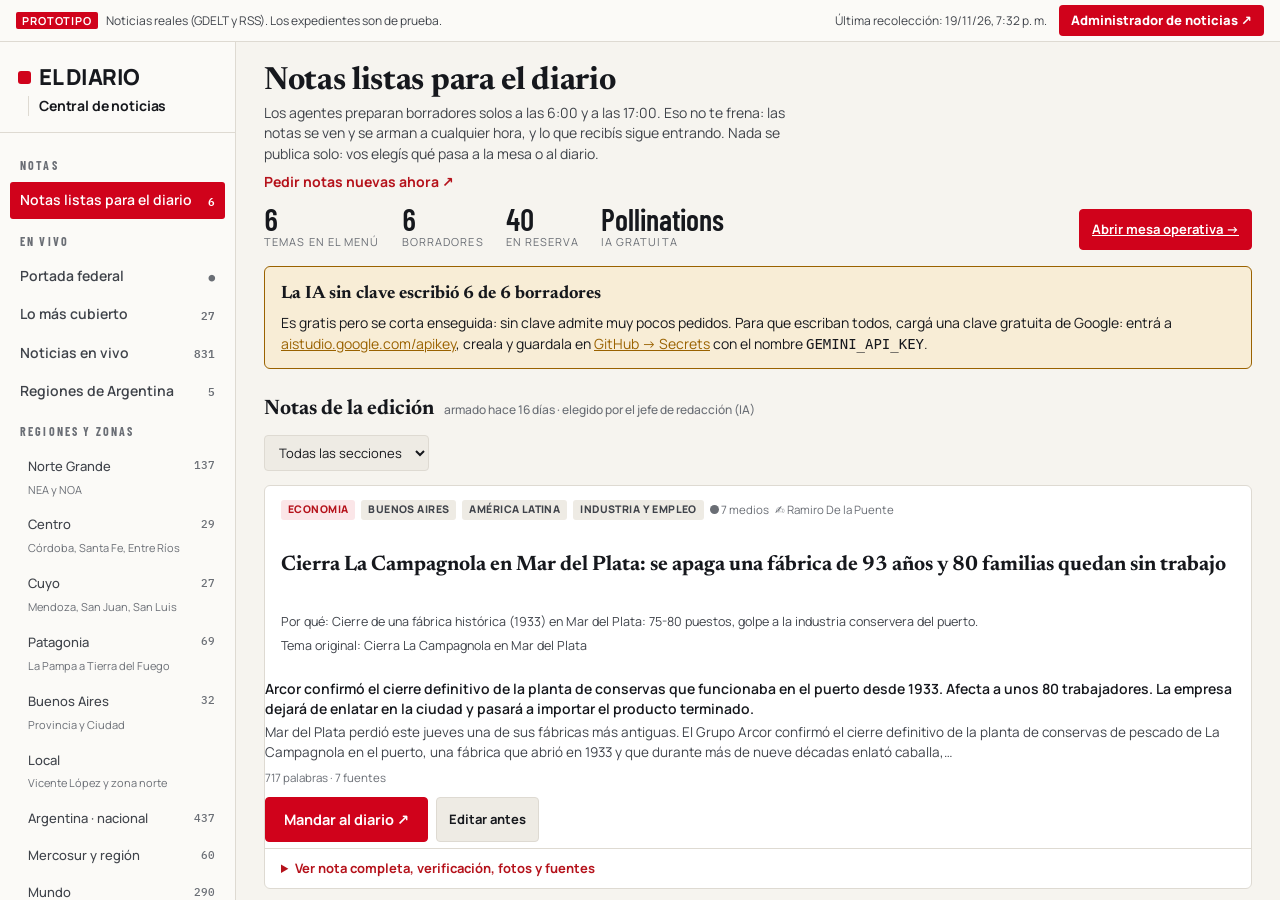
==== commit f2f8c609: "Central: '+ A la mesa' también crea la nota en la Mesa de Redacción Co-Authored-By: Claude Opus 5.5 " ====
--- a/index.html
+++ b/index.html
@@ -1482,11 +1482,29 @@
     REGISTRO[n.url] = n; var en = enMesa(n.url);
     return '<button type="button" class="a-mesa' + (en ? ' en' : '') + '" data-mesa="' + esc(n.url) + '" style="margin-left:auto">' + (en ? '✓ En la mesa' : '+ A la mesa') + '</button>';
   }
+  // Agregado: lo que se suma con "+ A la mesa" también entra a la Mesa de Redacción como nota para armar
+  function aRedaccion(n) {
+    try {
+      var KEYR = 'df_newsroom_v2', db = JSON.parse(localStorage.getItem(KEYR) || 'null');
+      if (!db || !Array.isArray(db.notes)) db = { notes: [], assets: (db && Array.isArray(db.assets)) ? db.assets : [] };
+      if (!Array.isArray(db.assets)) db.assets = [];
+      var sid = 'url:' + n.url;
+      if (db.notes.some(function (x) { return x.sourceId === sid; })) return;
+      var t = String(n.tema || '').toLowerCase(), sec = /econom/.test(t) ? 'Economía' : /deport/.test(t) ? 'Deportes' : /cultur|cine/.test(t) ? 'Cultura' : /tecnolog|ciencia/.test(t) ? 'Tecnología' : (n.zona && n.zona !== 'argentina') ? 'Internacional' : 'Argentina';
+      var ahora = new Date().toISOString(), e = function (v) { return String(v || '').replace(/[&<>"]/g, function (c) { return { '&': '&amp;', '<': '&lt;', '>': '&gt;', '"': '&quot;' }[c]; }); };
+      var nota = { id: Date.now().toString(36) + Math.random().toString(36).slice(2, 8), sourceId: sid, title: n.titulo || 'Nota sin título', summary: n.resumen || '',
+        body: '<p>' + e(n.resumen || '') + '</p><p>Fuente: <a href="' + e(n.url) + '" target="_blank" rel="noopener">' + e(n.medio || 'ver nota') + '</a></p>',
+        section: sec, author: 'Redacción', status: 'En edición', assignee: '', due: '', image: n.imagen || '', caption: n.imagen ? ('Foto: ' + (n.medio || '')) : '', volanta: '', tags: [n.tema, n.pais].filter(Boolean),
+        sources: [{ medio: n.medio, url: n.url, titulo: n.titulo, pais: n.pais, tipo: n.tipo, fecha: n.fecha }], photos: [], verification: null, agentMeta: {}, altTitles: [], versions: [],
+        created: ahora, updated: ahora, updatedBy: 'Central de noticias' };
+      db.notes.unshift(nota); localStorage.setItem(KEYR, JSON.stringify(db));
+    } catch (err) {}
+  }
   document.addEventListener('click', function (ev) {
     var b = ev.target.closest && ev.target.closest('[data-mesa]'); if (!b) return;
     var url = b.getAttribute('data-mesa');
     if (enMesa(url)) { mesa = mesa.filter(function (m) { return m.url !== url; }); }
-    else { var n = REGISTRO[url]; if (!n) return; mesa.push({ titulo: n.titulo, resumen: n.resumen || '', url: n.url, medio: n.medio, pais: n.pais, idioma: n.idioma, fecha: n.fecha, tipo: n.tipo, via: n.via, region: n.region, zona: n.zona, tema: n.tema }); toast('Sumada a la mesa (' + mesa.length + ')'); }
+    else { var n = REGISTRO[url]; if (!n) return; mesa.push({ titulo: n.titulo, resumen: n.resumen || '', url: n.url, medio: n.medio, pais: n.pais, idioma: n.idioma, fecha: n.fecha, tipo: n.tipo, via: n.via, region: n.region, zona: n.zona, tema: n.tema }); toast('Sumada a la mesa (' + mesa.length + ')'); aRedaccion(n); }
     guardarMesa();
     document.querySelectorAll('[data-mesa]').forEach(function (x) { var e = enMesa(x.getAttribute('data-mesa')); x.classList.toggle('en', e); x.textContent = e ? '✓ En la mesa' : '+ A la mesa'; });
     pintarMesa();
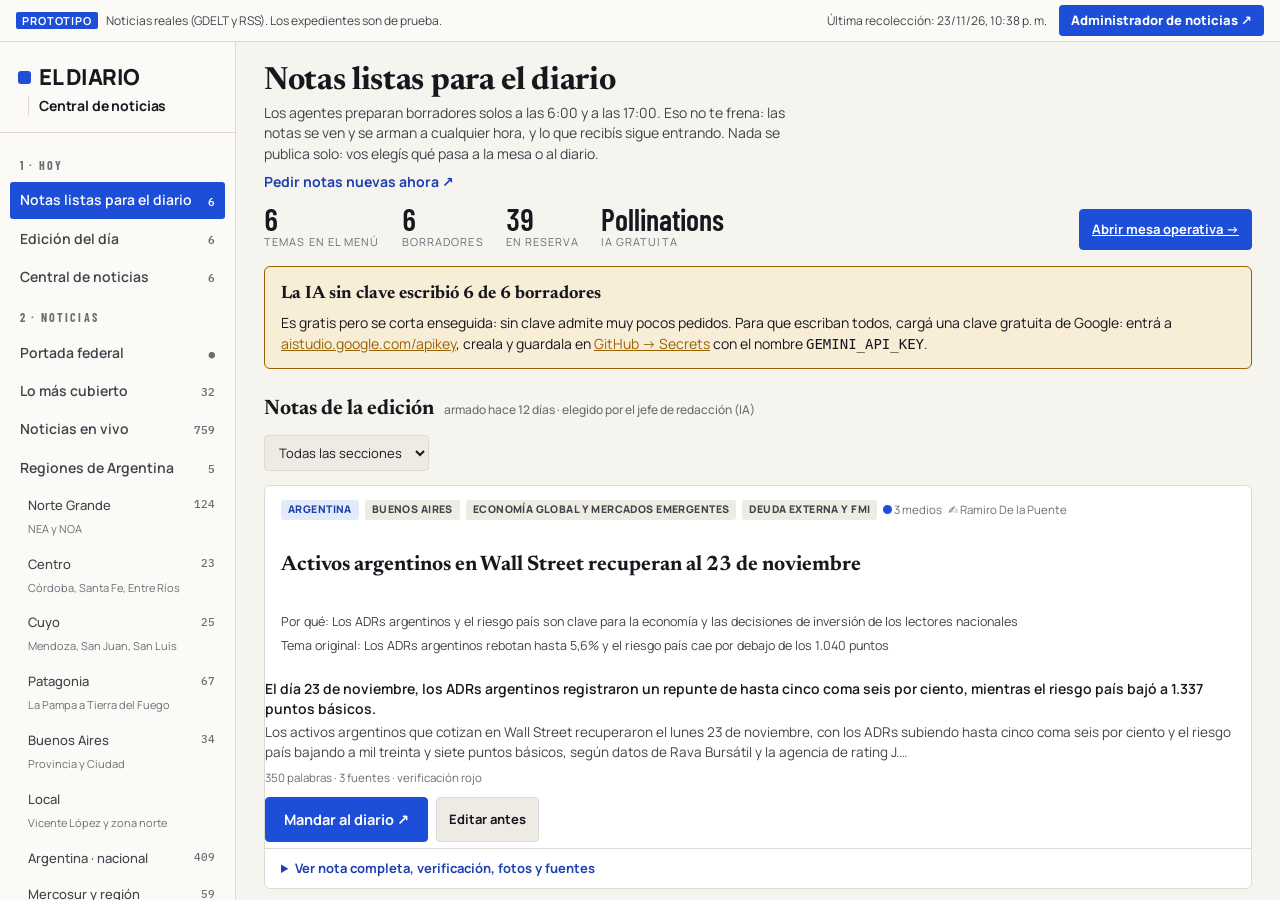
==== commit f9892973: "Central: menú ordenado en 4 partes (Hoy, Noticias, Mesa, Investigación), colores en azul y conteo de" ====
--- a/index.html
+++ b/index.html
@@ -42,7 +42,7 @@
 /* Apariencia clara, de papel, con el rojo y el logo de EL DIARIO */
 :root {
   --papel: #F6F4EF; --superficie: #FFFFFF; --hundido: #EEEBE4; --tinta: #16181D; --tinta-2: #3F434A; --tinta-3: #6A6E75;
-  --linea: #DEDAD2; --rojo: #D0021B; --rojo-suave: #FBE6E8; --rojo-tinta: #B5121B; --brillo: transparent;
+  --linea: #DEDAD2; --rojo: #1D4ED8; --rojo-suave: #E3EBFB; --rojo-tinta: #1E40AF; --brillo: transparent;
   --v0: #6A6E75; --v1: #9A6200; --v2: #0E7A6B; --v3: #1F7A3D; --v0-f: #EEEBE4; --v1-f: #F8EDD6; --v2-f: #DCF1EC; --v3-f: #E1F1E5;
   --estatal: #6B3FA0; --estatal-f: #EFE7F8;
   --tierra: #D9D3C7; --mar: #EEF2F5; --borde-mapa: #FFFFFF;
@@ -586,12 +586,12 @@
 
 /* Central de noticias (tapa clara) */
 #v-central { max-width: none; }
-.cn { --p: #F6F4EF; --p2: #FBFAF7; --t: #16181D; --t2: #3F434A; --t3: #5B5F66; --l: #DEDAD2; --l2: #CFCAC0; --r: #B5121B;
+.cn { --p: #F6F4EF; --p2: #FBFAF7; --t: #16181D; --t2: #3F434A; --t3: #5B5F66; --l: #DEDAD2; --l2: #CFCAC0; --r: #1E40AF;
   background: var(--p); color: var(--t); margin: -24px -28px; min-height: calc(100vh - 60px); font-family: var(--ui); }
 .cn a { color: var(--t); text-decoration: none; } .cn a:hover { color: var(--r); }
 .cn-cab { background: var(--p2); border-bottom: 1px solid #D9D5CC; padding: 14px 28px; display: flex; flex-wrap: wrap; align-items: center; gap: 16px; }
 .cn-logo { display: flex; align-items: center; gap: 10px; font: 800 24px/1 Manrope, Inter, var(--ui); letter-spacing: -.02em; }
-.cn-cuad { width: 13px; height: 13px; border-radius: 3px; background: #d0021b; }
+.cn-cuad { width: 13px; height: 13px; border-radius: 3px; background: #1D4ED8; }
 .cn-sep { width: 1px; height: 26px; background: var(--l2); margin: 0 4px; }
 .cn-nombre { font-weight: 700; font-size: 17px; letter-spacing: -.01em; }
 .cn-buscar { margin-left: auto; display: flex; align-items: center; gap: 8px; border: 1px solid var(--l2); background: #fff; padding: 8px 12px; min-width: 240px; color: var(--t3); font-size: 13px; }
@@ -805,14 +805,15 @@
     <aside class="lateral" aria-label="Módulos">
       <div class="marca"><div class="nombre">EL DIARIO</div><small>Central de noticias</small><button type="button" class="btn-menu" id="btn-menu" aria-expanded="false" aria-controls="nav">☰ Secciones</button><button type="button" class="btn-instalar" id="btn-instalar" hidden>Instalar en el teléfono</button></div>
       <nav class="nav" id="nav">
-        <h3>Notas</h3>
+        <h3>1 · Hoy</h3>
         <a href="#agentes" data-vista="agentes" class="destacado">Notas listas para el diario <span class="cuenta" id="c-age">·</span></a>
-        <h3>En vivo</h3>
+        <a href="#edicion" data-vista="edicion">Edición del día <span class="cuenta" id="c-edi">·</span></a>
+        <a href="#central" data-vista="central">Central de noticias <span class="cuenta" id="c-cen">●</span></a>
+        <h3>2 · Noticias</h3>
         <a href="#portada" data-vista="portada">Portada federal <span class="cuenta">●</span></a>
         <a href="#cubierto" data-vista="cubierto">Lo más cubierto <span class="cuenta" id="c-cub"></span></a>
         <a href="#en-vivo" data-vista="en-vivo">Noticias en vivo <span class="cuenta" id="c-viv"></span></a>
         <a href="#regiones" data-vista="regiones">Regiones de Argentina <span class="cuenta">5</span></a>
-        <h3>Regiones y zonas</h3>
         <a href="#en-vivo" class="sub" data-filtro="region:norte-grande">Norte Grande <small>NEA y NOA</small><span class="cuenta" data-cuenta="region:norte-grande"></span></a>
         <a href="#en-vivo" class="sub" data-filtro="region:centro">Centro <small>Córdoba, Santa Fe, Entre Ríos</small><span class="cuenta" data-cuenta="region:centro"></span></a>
         <a href="#en-vivo" class="sub" data-filtro="region:cuyo">Cuyo <small>Mendoza, San Juan, San Luis</small><span class="cuenta" data-cuenta="region:cuyo"></span></a>
@@ -822,22 +823,19 @@
         <a href="#en-vivo" class="sub" data-filtro="zona:argentina">Argentina · nacional<span class="cuenta" data-cuenta="zona:argentina"></span></a>
         <a href="#en-vivo" class="sub" data-filtro="zona:mercosur">Mercosur y región<span class="cuenta" data-cuenta="zona:mercosur"></span></a>
         <a href="#en-vivo" class="sub" data-filtro="zona:mundo">Mundo<span class="cuenta" data-cuenta="zona:mundo"></span></a>
-        <h3>Redacción</h3>
-        <a href="#central" data-vista="central">Central de noticias <span class="cuenta" id="c-cen">●</span></a>
-        <a href="#edicion" data-vista="edicion">Edición del día <span class="cuenta" id="c-edi">·</span></a>
+        <h3>3 · Mesa</h3>
         <a href="#mesa" data-vista="mesa">Mesa de edición <span class="cuenta" id="c-mesa">0</span></a>
-        <a href="mesa-redaccion-operativa.html" class="ir-admin">Mesa operativa avanzada <span class="cuenta">↗</span></a>
+        <a href="mesa-redaccion-operativa.html" class="ir-admin">Mesa de Redacción · editar y mandar <span class="cuenta">↗</span></a>
+        <a href="https://www.diariofederal.com.ar/admin/" target="_blank" rel="noopener" class="ir-admin">Administrador de noticias <span class="cuenta">↗</span></a>
         <a href="vigia.html" class="ir-admin">Vigía de copias <span class="cuenta">↗</span></a>
-        <a href="https://www.diariofederal.com.ar/admin/" target="_blank" rel="noopener" class="ir-admin">Administrador de noticias <span class="cuenta">↗</span></a>
-        <h3>Inteligencia editorial</h3>
+        <h3>4 · Investigación</h3>
         <a href="#expedientes" data-vista="expedientes">Expedientes <span class="cuenta" id="c-exp"></span></a>
         <a href="#cronologia" data-vista="cronologia">Cronología <span class="cuenta" id="c-cro"></span></a>
-        <h3>Inteligencia política</h3>
         <a href="#mapa" data-vista="mapa">Mapa <span class="cuenta">◎</span></a>
         <a href="#radar" data-vista="radar">Ramas de investigación <span class="cuenta">8</span></a>
-        <h3>Núcleo compartido</h3>
         <a href="#fuentes" data-vista="fuentes">Fuentes y agencias <span class="cuenta" id="c-fue"></span></a>
         <a href="#flujo" data-vista="flujo">Flujo y agentes <span class="cuenta">12</span></a>
+        <a href="centro-mando.html" class="ir-admin">Centro de mando <span class="cuenta">↗</span></a>
       </nav>
       <div class="resumen-lat">
         <div><span>Noticias reales</span><b id="r-viv">—</b></div>
@@ -2382,7 +2380,7 @@
 document.getElementById('nav').addEventListener('click',function(e){if(e.target.closest('a')&&window.innerWidth<=960){abrirMenu(false);setTimeout(function(){window.scrollTo({top:0})},60)}});
 /* En el teléfono el menú queda arriba del contenido: al tocar una sección se baja hasta ella */
 (function(){var b=document.createElement('button');b.type='button';b.textContent='☰ Secciones';b.setAttribute('aria-label','Abrir el menú de secciones');
-b.style.cssText='position:fixed;left:14px;bottom:18px;z-index:80;display:none;padding:10px 14px;border-radius:999px;border:1px solid #ff4d5e;background:#d0021b;color:#fff;font:700 14px system-ui;box-shadow:0 6px 18px rgba(0,0,0,.4)';
+b.style.cssText='position:fixed;left:14px;bottom:18px;z-index:80;display:none;padding:10px 14px;border-radius:999px;border:1px solid #5B8DEF;background:#1D4ED8;color:#fff;font:700 14px system-ui;box-shadow:0 6px 18px rgba(0,0,0,.4)';
 b.onclick=function(){window.scrollTo({top:0,behavior:'smooth'});abrirMenu(true)};document.body.appendChild(b);
 function ver(){b.style.display=(window.innerWidth<=960&&window.scrollY>300&&!document.body.classList.contains('menu-abierto'))?'block':'none'}window.addEventListener('scroll',ver,{passive:true});window.addEventListener('resize',ver);})();
 
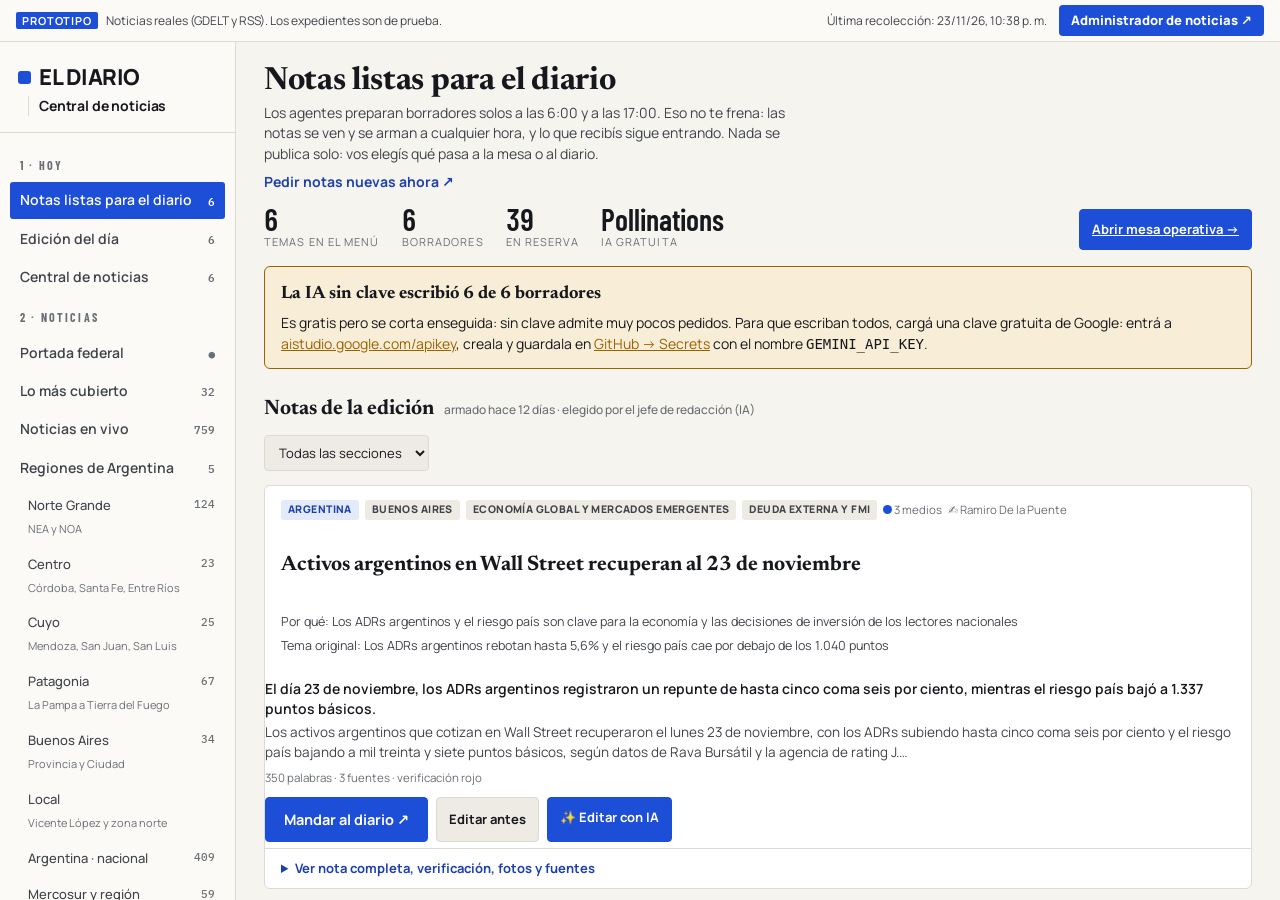
==== commit 2b712c1c: "Botón '✨ Editar con IA' en las notas de la Central: abre esa nota en la Mesa lista para reformular C" ====
--- a/index.html
+++ b/index.html
@@ -28,6 +28,8 @@
 .hero-mapa svg.mundo { max-height: 440px; }
 .hero-mapa svg .pa { fill: var(--tierra); opacity: .95; stroke: var(--borde-mapa); stroke-width: .3; }
 .hero-mapa svg.mundo .ar { stroke-width: .6; }
+
+.con-ia{background:#1D4ED8!important;color:#fff!important;border-color:#1D4ED8!important;text-decoration:none}
 </style>
 <style id="ajustes-telefono">@media(max-width:760px){aside.lateral{position:static!important;height:auto!important;max-height:none!important}}@media(max-width:560px){#nav{flex-wrap:wrap;overflow:visible;gap:6px}#nav h3{display:none}#nav a{flex:1 1 auto;justify-content:center;white-space:nowrap}}</style>
 <link rel="manifest" href="/manifest.webmanifest"><link rel="icon" href="/iconos/icon-192.png"><link rel="apple-touch-icon" href="/iconos/apple-touch-icon.png"><meta name="apple-mobile-web-app-capable" content="yes"><meta name="mobile-web-app-capable" content="yes"><meta name="apple-mobile-web-app-title" content="Central"><script>if("serviceWorker" in navigator)addEventListener("load",function(){navigator.serviceWorker.register("/sw.js").catch(function(){})})</script></head>
@@ -1478,7 +1480,7 @@
   var REGISTRO = {};
   function botonMesa(n) {
     REGISTRO[n.url] = n; var en = enMesa(n.url);
-    return '<button type="button" class="a-mesa' + (en ? ' en' : '') + '" data-mesa="' + esc(n.url) + '" style="margin-left:auto">' + (en ? '✓ En la mesa' : '+ A la mesa') + '</button>';
+    return '<button type="button" class="a-mesa' + (en ? ' en' : '') + '" data-mesa="' + esc(n.url) + '" style="margin-left:auto">' + (en ? '✓ En la mesa' : '+ A la mesa') + '</button>' + '<button type="button" class="a-mesa" data-ia-url="' + esc(n.url) + '">✨ IA</button>';
   }
   // Agregado: lo que se suma con "+ A la mesa" también entra a la Mesa de Redacción como nota para armar
   function aRedaccion(n) {
@@ -1498,6 +1500,12 @@
       db.notes.unshift(nota); localStorage.setItem(KEYR, JSON.stringify(db));
     } catch (err) {}
   }
+  // Agregado: "✨ IA" en una noticia la manda a la Mesa de Redacción y la abre ahí lista para editar con IA
+  document.addEventListener('click', function (ev) {
+    var b = ev.target.closest && ev.target.closest('[data-ia-url]'); if (!b) return;
+    var url = b.getAttribute('data-ia-url'), n = REGISTRO[url]; if (!n) return;
+    aRedaccion(n); location.href = 'mesa-redaccion-operativa.html?nota=' + encodeURIComponent('url:' + url);
+  });
   document.addEventListener('click', function (ev) {
     var b = ev.target.closest && ev.target.closest('[data-mesa]'); if (!b) return;
     var url = b.getAttribute('data-mesa');
@@ -2077,7 +2085,7 @@
       '<div>' + (baj ? '<p class="baj">' + esc(baj) + '</p>' : '') + '<p class="ini">' + esc(txt.slice(0, 260)) + (txt.length > 260 ? '…' : '') + '</p>' +
       '<small>' + pal + ' palabras · ' + (b.fuentes || []).length + ' fuentes' + (b.verificacion && b.verificacion.estado ? ' · verificación ' + esc(b.verificacion.estado) : '') + '</small></div></div>' +
       '<div class="age-acc rapida"><a class="btn primario grande" target="_blank" rel="noopener" data-al-diario="' + b.id + '" href="#">Mandar al diario ↗</a>' +
-      '<button type="button" class="btn" data-a-mesa="' + b.id + '">Editar antes</button></div>';
+      '<button type="button" class="btn" data-a-mesa="' + b.id + '">Editar antes</button>' + '<a class="btn primario con-ia" href="mesa-redaccion-operativa.html?nota=' + encodeURIComponent(b.id) + '">✨ Editar con IA</a>' + '</div>';
   }
   // ── Lo que ya salió en el diario: se lee su RSS (vía /api/diario) y se marca "Publicada" en el menú ──
   var PUBLICADAS = null;
@@ -2132,7 +2140,7 @@
         '<div class="bloque"><h5>Borrador' + (b.breve ? ' (breve: había poco material)' : '') + '</h5><div class="leyenda"><span><i style="background:var(--rojo-tinta)"></i>enlace a nota del diario</span><span><i style="background:#78aee8"></i>enlace a la fuente</span></div><div class="age-texto">' + htmlAgente(b.cuerpo_html) + '</div>' +
         (b.correccion ? '<small style="color:var(--tinta-3)">Corrector: ' + esc(b.correccion) + '</small>' : '') + '</div>'
         : '<div class="bloque"><p class="porque">Todavía sin borrador: falta la clave de IA o el redactor falló en este tema. Podés armarlo a mano con las fuentes de abajo.</p></div>';
-      var acc = '<div class="age-acc">' + (b.cuerpo_html ? '<button type="button" class="btn primario" data-a-mesa="' + b.id + '">Llevar a la Mesa para editar</button><a class="btn" target="_blank" rel="noopener" data-al-diario="' + b.id + '" href="#">Enviar al diario como borrador</a>' : '') +
+      var acc = '<div class="age-acc">' + (b.cuerpo_html ? '<button type="button" class="btn primario" data-a-mesa="' + b.id + '">Llevar a la Mesa para editar</button>' + '<a class="btn primario con-ia" href="mesa-redaccion-operativa.html?nota=' + encodeURIComponent(b.id) + '">✨ Editar con IA</a>' + '<a class="btn" target="_blank" rel="noopener" data-al-diario="' + b.id + '" href="#">Enviar al diario como borrador</a>' : '') +
         '<button type="button" class="btn" data-fuentes-mesa="' + b.id + '">Sumar las fuentes a la mesa</button></div>';
       var pub = enDiario([b.titulo_tema].concat(b.titulos || []));
       return '<article class="age-tema' + (pub ? ' publicada' : '') + '"><div class="cab">' + (pub ? '<a class="ya-pub" href="' + esc(pub.url) + '" target="_blank" rel="noopener">✓ Publicada en el diario ↗</a>' : '') + '<div class="meta"><span class="pill sec">' + esc(SEC_N[b.seccion] || b.seccion) + '</span>' + (b.region ? '<span class="pill">' + esc(REG_NOMBRES[b.region] || b.region) + '</span>' : '') + (b.region_mundo && b.seccion !== 'argentina' ? '<span class="pill">' + esc(b.region_mundo) + '</span>' : '') + ejes +
@@ -2264,7 +2272,7 @@
           '<span><span class="semaforo ' + esc(v.estado || '') + '"></span> ' + (v.estado ? 'verificación ' + esc(v.estado) : 'sin verificar') + '</span>' +
           '<span>' + (b.n_medios || 0) + (b.n_medios === 1 ? ' medio' : ' medios') + '</span></div>' +
           '<div class="acc">' + (b.cuerpo_html ? '<a class="si" target="_blank" rel="noopener" data-ed-aprobar="' + esc(b.id) + '" href="' + esc(ADMIN + '#centro=' + encodeURIComponent(JSON.stringify(reporteDe(b)))) + '">Aprobar y mandar al diario</a>' +
-            '<button type="button" data-ed-editar="' + esc(b.id) + '">Editar</button>' : '<button type="button" data-ed-fuentes="' + esc(b.id) + '">Armar con las fuentes</button>') +
+            '<button type="button" data-ed-editar="' + esc(b.id) + '">Editar</button>' + '<a class="btn primario con-ia" href="mesa-redaccion-operativa.html?nota=' + encodeURIComponent(b.id) + '">✨ Editar con IA</a>' : '<button type="button" data-ed-fuentes="' + esc(b.id) + '">Armar con las fuentes</button>') +
           '<button type="button" class="no" data-ed-descartar="' + esc(b.id) + '">Descartar</button></div></div></article>';
       }).join('') + '</section>';
     }).join('') + (des ? '<button type="button" class="ed-mostrar" id="ed-ver-desc">Mostrar las ' + des + ' descartadas</button>' : '');
@@ -2350,7 +2358,7 @@
       var vol = b.volanta || (b.ejes && b.ejes[0] && EJES_N[b.ejes[0]]) || SEC_N[b.seccion] || '';
       return '<div class="cn-p ' + est + '"><div class="v">' + esc(vol) + '</div><div class="t">' + esc((b.titulos || [])[0] || b.titulo_tema) + '</div>' +
         '<div class="f">✍ ' + esc(b.firma || 'Redacción') + ' · ' + esc(b.escalon || '') + (v.estado ? ' · ' + esc(v.estado) : '') + '</div><div class="b">' +
-        (b.cuerpo_html ? '<a class="si" target="_blank" rel="noopener" data-ed-aprobar="' + esc(b.id) + '" href="' + esc(ADMIN + '#centro=' + encodeURIComponent(JSON.stringify(reporteDe(b)))) + '">Aprobar</a><button type="button" data-ed-editar="' + esc(b.id) + '">Editar</button>'
+        (b.cuerpo_html ? '<a class="si" target="_blank" rel="noopener" data-ed-aprobar="' + esc(b.id) + '" href="' + esc(ADMIN + '#centro=' + encodeURIComponent(JSON.stringify(reporteDe(b)))) + '">Aprobar</a><button type="button" data-ed-editar="' + esc(b.id) + '">Editar</button>' + '<a class="btn primario con-ia" href="mesa-redaccion-operativa.html?nota=' + encodeURIComponent(b.id) + '">✨ Editar con IA</a>'
           : '<button type="button" data-ed-fuentes="' + esc(b.id) + '">Armar con las fuentes</button>') +
         '<button type="button" class="no" data-ed-descartar="' + esc(b.id) + '">Descartar</button></div></div>';
     }).join('');
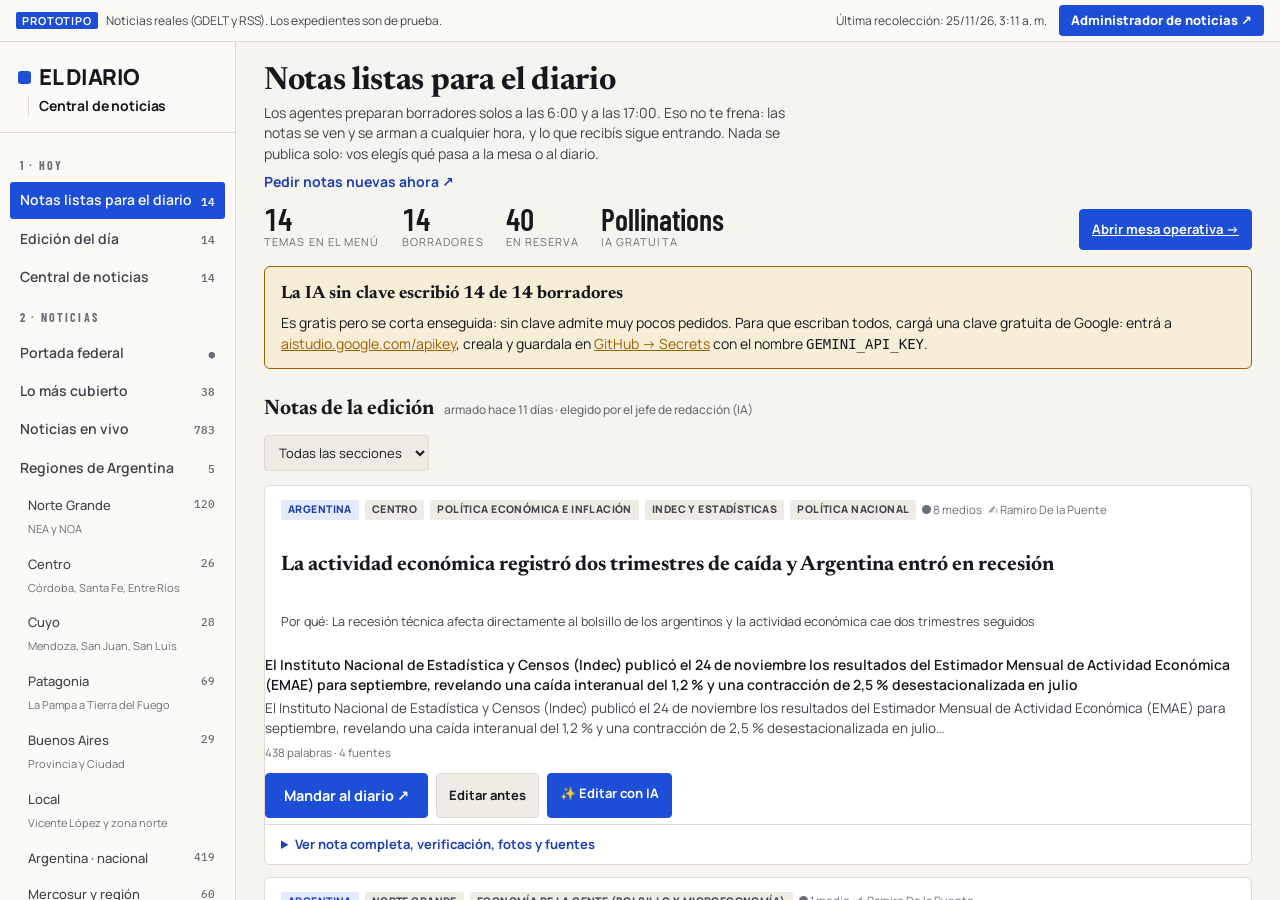
==== commit b65bb199: "Merge 81b5395a65bbf721099f40a78f875f016f12eb10 into 9ebdb88ff54fd40a7c44823127365d0b0453da43" ====
--- a/index.html
+++ b/index.html
@@ -658,6 +658,8 @@
 .ed-urg b.marca { font: 800 11px var(--mono); letter-spacing: .18em; color: var(--rojo-tinta); }
 .ed-urg a { color: var(--tinta); font-family: var(--display); font-size: 18px; line-height: 1.25; text-decoration: none; }
 .ed-urg small { color: var(--tinta-3); }
+.ed-urg.prim { border-color: var(--tinta-3); border-left-color: var(--tinta); }
+.ed-urg.prim b.marca { color: var(--tinta); }
 .ed-grupo { margin-bottom: 26px; }
 .ed-grupo > h3 { font: 700 11px var(--mono); letter-spacing: .18em; text-transform: uppercase; color: var(--tinta-3); border-bottom: 1px solid var(--linea); padding-bottom: 8px; margin-bottom: 4px; }
 .ed-nota { display: grid; grid-template-columns: 168px 1fr; gap: 18px; padding: 18px 0; border-bottom: 1px solid var(--linea); }
@@ -1079,6 +1081,7 @@
           <p class="ed-estado" id="ed-estado"></p>
         </header>
         <div id="ed-urgentes"></div>
+        <div id="ed-primicias"></div>
         <div id="ed-prop"></div>
         <div class="ed-dos">
           <section><h3 class="ed-tit">Presupuesto del día</h3><p class="ed-sub">Lo que los medios anuncian para hoy y los próximos días</p><div id="ed-agenda"></div></section>
@@ -2292,6 +2295,15 @@
     if ((id = t.getAttribute('data-ed-fuentes'))) { var c = buscar(id); if (c) { fuentesAMesa(c); location.hash = 'mesa'; toast('Fuentes en la mesa'); } return; }
     if (t.id === 'ed-ver-desc') { Object.keys(EST_ED).forEach(function (k) { if (EST_ED[k] === 'descartada') delete EST_ED[k]; }); guardarEd(); pintarEdicion(); }
   });
+  // Primicias regionales: lo que cuentan diarios de provincia y todavía no los nacionales (datos/primicias.json)
+  fetch('datos/primicias.json', { cache: 'no-store' }).then(function (r) { if (!r.ok) throw 0; return r.json(); }).then(function (d) {
+    var L = (d && d.primicias) || [], R = (d && d.quien_se_adelanta) || [];
+    if (!L.length) return;
+    $('ed-primicias').innerHTML = '<div class="ed-urg prim"><b class="marca">● PRIMICIA REGIONAL · todavía no la levantó ningún nacional</b>' + L.slice(0, 6).map(function (p) {
+      var n = (p.notas || [])[0] || {};
+      return '<div><a href="' + esc(n.url || '#') + '" target="_blank" rel="noopener">' + esc(p.titulo) + '</a><small> · ' + esc((p.medios_regionales || []).join(', ')) + ' · desde ' + hace(p.primera_hora) + '</small></div>';
+    }).join('') + (R.length ? '<small>Los que más se adelantan: ' + R.slice(0, 4).map(function (x) { return esc(x.medio) + ' (' + x.levantadas + ')'; }).join(' · ') + '</small>' : '') + '</div>';
+  }).catch(function () {});
   fetch('datos/urgentes.json', { cache: 'no-store' }).then(function (r) { if (!r.ok) throw 0; return r.json(); }).then(function (d) { URG = d; pintarEdicion(); pintarCentral(); }).catch(function () {});
 
   // ── Central de noticias: cable de agencia en tapa clara ──
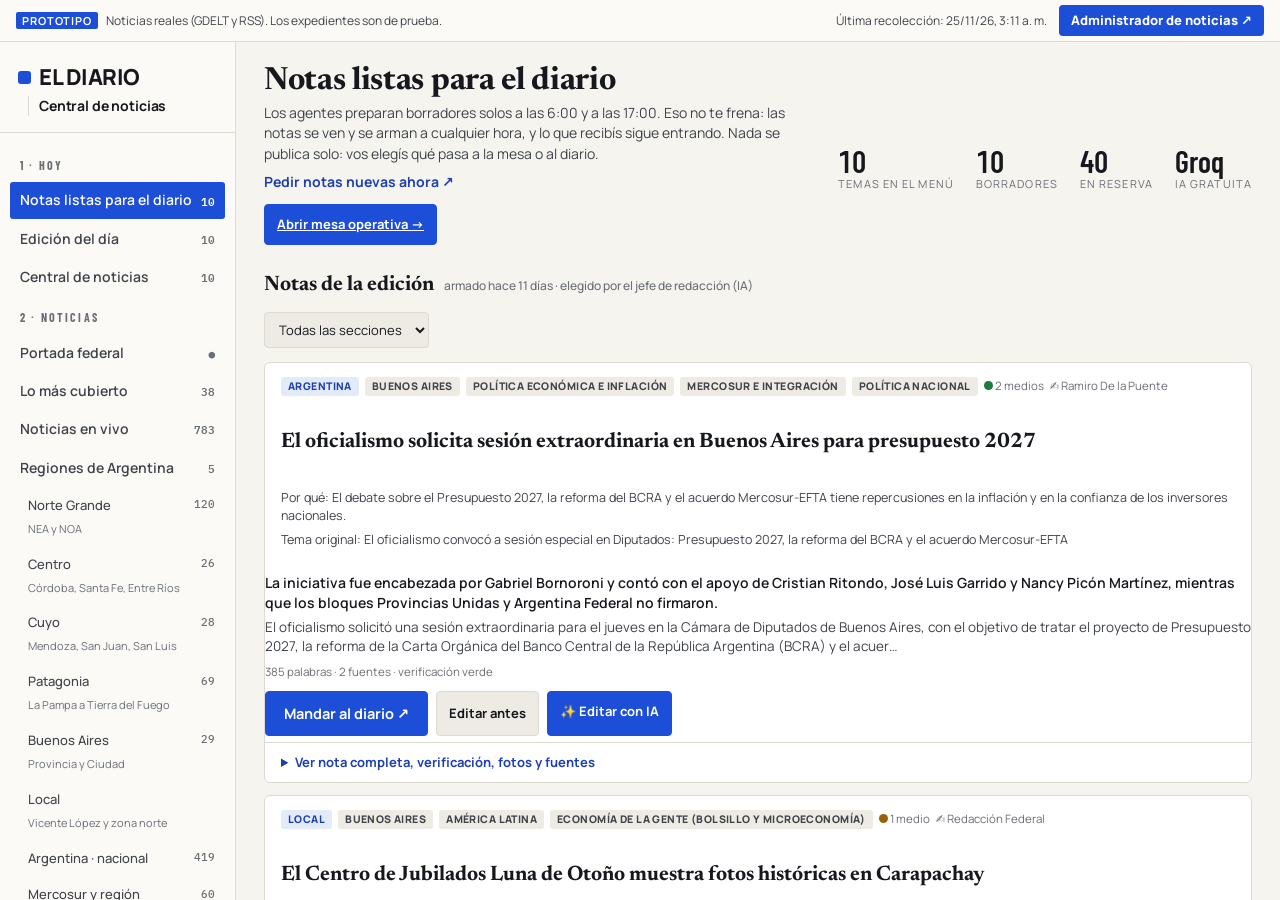
==== commit 873e6d9b: "Redactor IA: pantalla para pedirle a la IA lo que uno quiera, escribiendo o hablando Charla con Groq" ====
--- a/index.html
+++ b/index.html
@@ -830,6 +830,7 @@
         <h3>3 · Mesa</h3>
         <a href="#mesa" data-vista="mesa">Mesa de edición <span class="cuenta" id="c-mesa">0</span></a>
         <a href="mesa-redaccion-operativa.html" class="ir-admin">Mesa de Redacción · editar y mandar <span class="cuenta">↗</span></a>
+<a href="redactor.html" class="ir-admin">Redactor IA · pedile que escriba <span class="cuenta">↗</span></a>
         <a href="https://www.diariofederal.com.ar/admin/" target="_blank" rel="noopener" class="ir-admin">Administrador de noticias <span class="cuenta">↗</span></a>
         <a href="vigia.html" class="ir-admin">Vigía de copias <span class="cuenta">↗</span></a>
         <h3>4 · Investigación</h3>
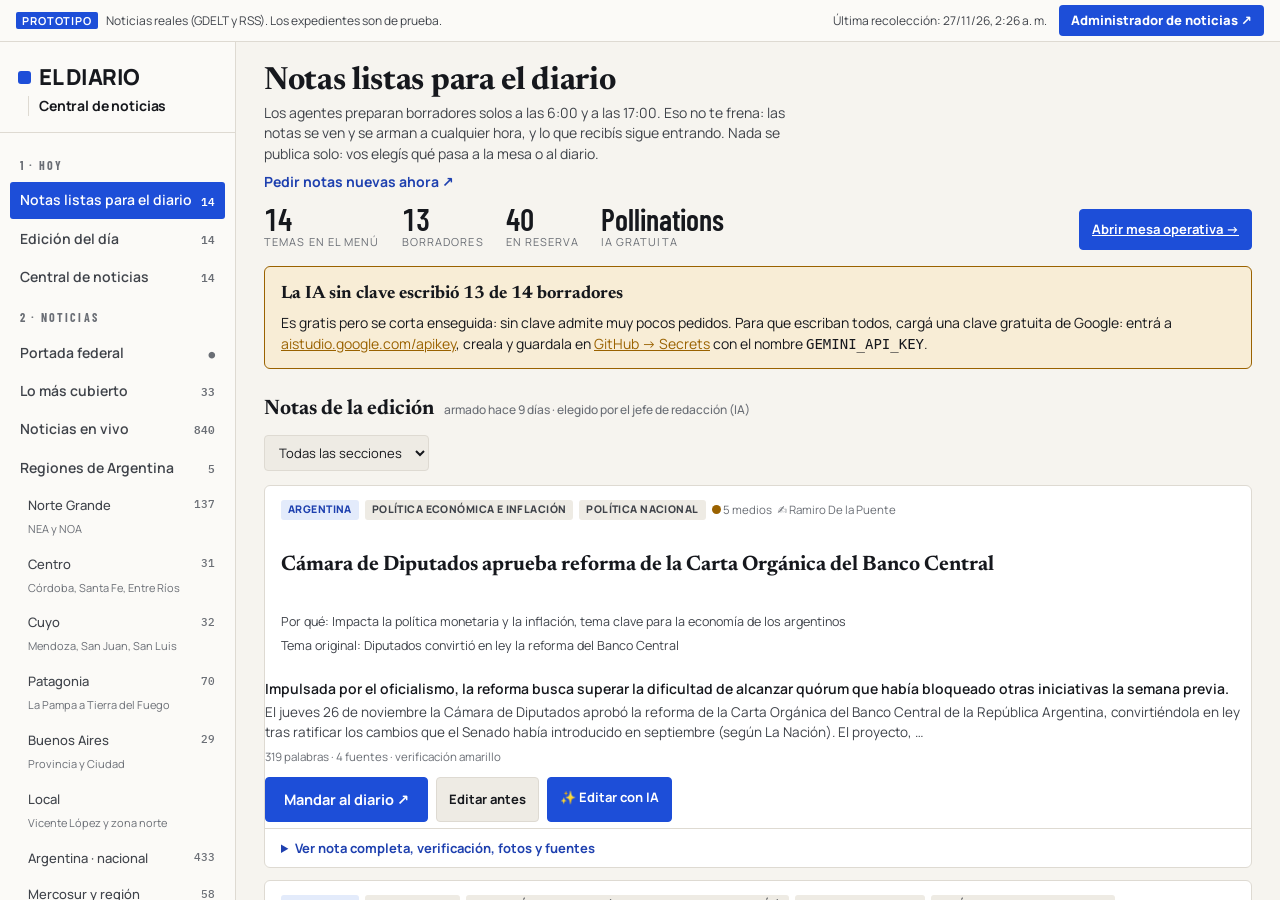
==== commit a1b3dfc3: "Nueva pestaña Mundo con World Monitor en vivo Co-Authored-By: Claude Opus 5.5 <noreply@anthropic.com" ====
--- a/index.html
+++ b/index.html
@@ -831,12 +831,14 @@
         <a href="#mesa" data-vista="mesa">Mesa de edición <span class="cuenta" id="c-mesa">0</span></a>
         <a href="mesa-redaccion-operativa.html" class="ir-admin">Mesa de Redacción · editar y mandar <span class="cuenta">↗</span></a>
 <a href="redactor.html" class="ir-admin">Redactor IA · pedile que escriba <span class="cuenta">↗</span></a>
+<a href="pj.html" class="ir-admin">Partido Justicialista · sector y gestor <span class="cuenta">↗</span></a>
         <a href="https://www.diariofederal.com.ar/admin/" target="_blank" rel="noopener" class="ir-admin">Administrador de noticias <span class="cuenta">↗</span></a>
         <a href="vigia.html" class="ir-admin">Vigía de copias <span class="cuenta">↗</span></a>
         <h3>4 · Investigación</h3>
         <a href="#expedientes" data-vista="expedientes">Expedientes <span class="cuenta" id="c-exp"></span></a>
         <a href="#cronologia" data-vista="cronologia">Cronología <span class="cuenta" id="c-cro"></span></a>
         <a href="#mapa" data-vista="mapa">Mapa <span class="cuenta">◎</span></a>
+        <a href="mundo.html" class="ir-admin">Mundo · World Monitor en vivo <span class="cuenta">↗</span></a>
         <a href="#radar" data-vista="radar">Ramas de investigación <span class="cuenta">8</span></a>
         <a href="#fuentes" data-vista="fuentes">Fuentes y agencias <span class="cuenta" id="c-fue"></span></a>
         <a href="#flujo" data-vista="flujo">Flujo y agentes <span class="cuenta">12</span></a>
